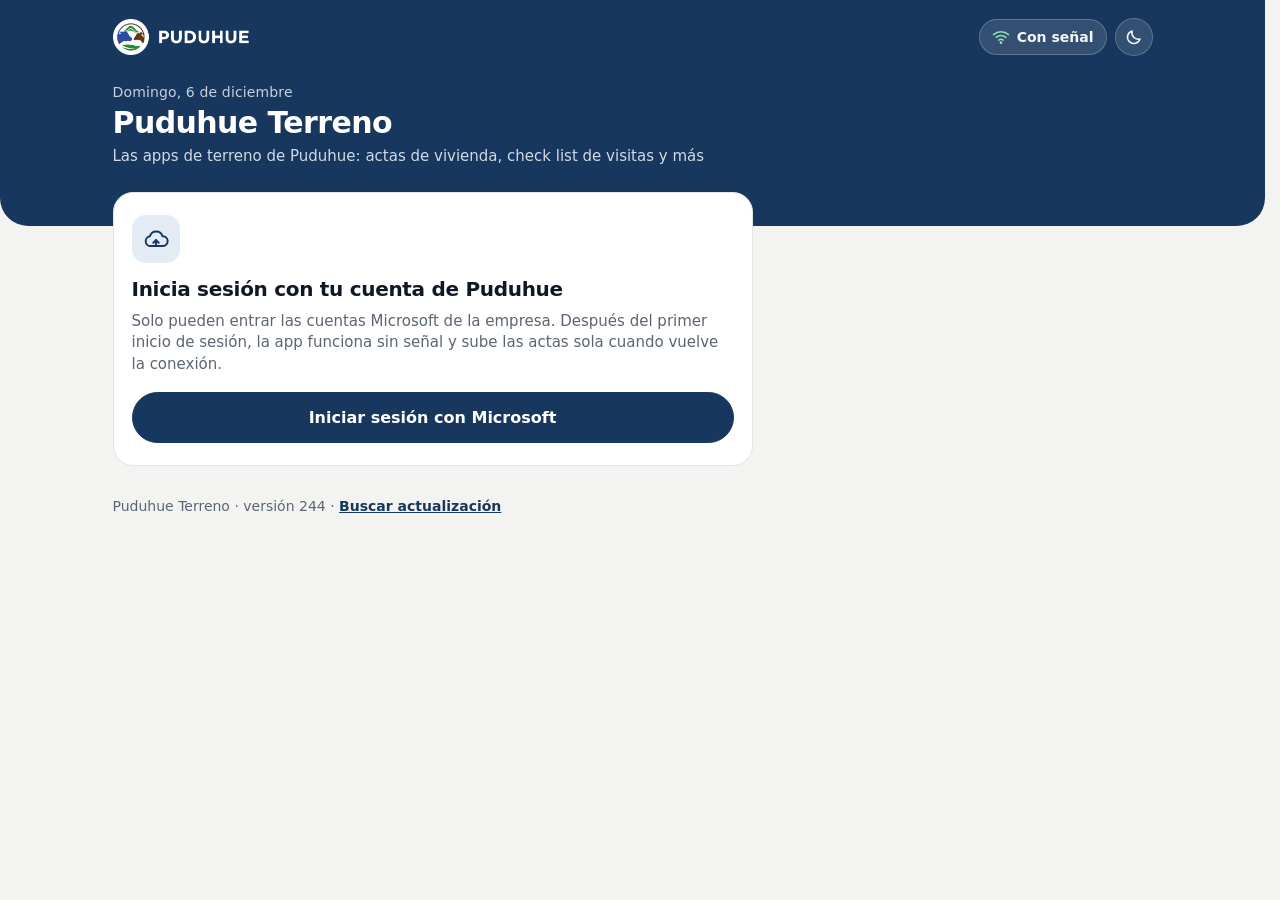
==== index.html @ 0f8a0339 "v244: informe del ranking más ordenado (cuadro de cada predio por sección, detalle por visita lado a" ====
<!doctype html>
<html lang="es">
<head>
<meta charset="utf-8">
<meta http-equiv="Content-Security-Policy" content="default-src 'self'; script-src 'self' 'sha256-mnxjR7RzArQbiyFNVyxPWpLwFBZAhgLmc8N8gvZmJ8s=' 'sha256-PlWTJ9+aRoLg9b5jbhn1J97pEx7ZcVZAZm4x85ADSmE=' 'wasm-unsafe-eval'; style-src 'self' 'unsafe-inline'; img-src 'self' data: blob: https:; font-src 'self' data:; connect-src 'self' data: blob: https://graph.microsoft.com https://login.microsoftonline.com https://login.microsoft.com https://login.windows.net https://*.sharepoint.com https://*.svc.ms https://*.1drv.com https://puduhue-terreno.benjaminbarrientoscardenas.workers.dev; frame-src 'self' https://login.microsoftonline.com; worker-src 'self' blob:; manifest-src 'self'; media-src 'self' blob: data:; object-src 'none'; base-uri 'self'; form-action 'self'">
<meta name="viewport" content="width=device-width, initial-scale=1, viewport-fit=cover">
<title>Puduhue Terreno</title>
<link rel="manifest" href="manifest.json">
<link rel="apple-touch-icon" href="icon-180.png">
<link rel="icon" type="image/png" sizes="192x192" href="icon-192.png">
<meta name="apple-mobile-web-app-capable" content="yes">
<meta name="mobile-web-app-capable" content="yes">
<meta name="apple-mobile-web-app-title" content="Puduhue Terreno">
<meta name="apple-mobile-web-app-status-bar-style" content="default">
<meta name="theme-color" content="#17375E">
<link rel="stylesheet" href="estilos.css?v=244">
</head>
<body>
<div id="app"><div class="splash" role="status" aria-label="Abriendo Puduhue Terreno"><img src="icon-192.png" alt="" width="88" height="88"><span>Puduhue Terreno</span></div></div>

<!-- v137 (M-27): las bibliotecas van después de «Cargando…» para que se vea mientras bajan (el orden de ejecución es el mismo) -->
<script src="lib/msal-browser-3.30.0/msal-browser.min.js"></script>
<script src="lib/xlsx-0.20.3/xlsx.mini.min.js"></script>
<script src="lib/jspdf-2.5.1/jspdf.umd.min.js"></script>
<script src="lib/marca-puduhue-2/marcas.js"></script>
<script>
const APP_VER="244";
const WORKER="https://puduhue-terreno.benjaminbarrientoscardenas.workers.dev";
const PWA=true;
const LOGO_R=420/380; /* v101: MARCA, MARCA_HZ y LOGO están en lib/marca-puduhue-2/marcas.js (v184: MARCA_HZ con el símbolo a color) */
/* si ese archivo no cargó, la app abre igual: logo transparente en pantalla y PDF sin logo (addImage está en try) */
if(typeof MARCA==='undefined'||typeof MARCA_HZ==='undefined'||typeof LOGO==='undefined'){window.MARCA=window.MARCA_HZ='[data-uri]';window.LOGO=''}
window.addEventListener("error",e=>{try{toast("Error: "+(e.message||"desconocido"))}catch(x){}});
window.addEventListener("unhandledrejection",e=>{try{const r=e.reason;if(r&&(r.code==="wake"||r.code==="timeout"))return;toast("Error: "+((r&&(r.message||r.code))||"desconocido"))}catch(x){}});
/* ---------- Datos fijos del protocolo ---------- */
const PREDIOS=["Bellavista","Cadenasso","Casa Anita","Ciruelillo","Coipomó","Mi Tierra","Radales","San Francisco","San Miguel","Tradicional","Tronador"];
/* v105: Valle Verde salió de la lista (es una planta lechera que recibe leche, no un predio). Un registro antiguo con un predio
   que ya no está en la lista lo sigue mostrando: en las actas, como opción elegida; en el Check list, mientras tenga visitas.
   v124: con un tipo de check list, solo los de ese tipo (una bodega como Corte Alto no aparece en «Visitas a predios»). */
/* v164: «Cadenasso Crianza» solo en Visitas a predios (y en el Inicio, que suma todos), no en Bodegas, Actas ni Rendiciones */
const PREDIOS_VIS=PREDIOS.flatMap(p=>p==="Cadenasso"?[p,"Cadenasso Crianza"]:[p]);
const prediosCL=t=>{const B=!t||t==="visitas"?PREDIOS_VIS:PREDIOS,x=new Set();Object.values(VIS).forEach(v=>{if(v&&!v.anulada&&v.predio&&(t?tipoDe(v)===t:v.tipo!=="camionetas")&&!B.includes(v.predio))x.add(v.predio)});return B.concat([...x].sort((a,b)=>a.localeCompare(b,"es")))};
const optPredioAntiguo=(p,lista)=>p&&p!=="Otro"&&!lista.includes(p)?`<option selected>${esc(p)}</option>`:"";
/* Cada ítem tiene una clave fija (k) para que las actas guardadas no cambien si se reordena el check list */
const SECC=[
 {t:"Habitaciones",i:[["s1i1","Paredes"],["s1i2","Ventanas"],["s1i3","Puertas"],["s1i4","Limpieza interior"]]},
 {t:"Techumbre y estructura",i:[["s2i1","Techo"],["s2i2","Goteras"],["s2i3","Filtraciones"]]},
 {t:"Sistema eléctrico",i:[["s3i1","Instalación eléctrica (enchufes, interruptores y luces)"]]},
 {t:"Agua potable y grifería",i:[["s3i2","Agua potable"],["s3i3","Llaves y grifería"]]},
 {t:"Baño",i:[["s4i1","Estado general"],["s4i2","Taza WC"],["s4i3","Lavamanos"],["s4i4","Ducha"],["s4i5","Ventilación"],["s4i6","Limpieza"]]},
 {t:"Cocina",i:[["s5i1","Estado general"],["s5i2","Lavaplatos"],["s5i3","Ventilación"],["s5i4","Limpieza"]]},
 {t:"Sistema de calefacción",i:[["s6i1","Calefactor/Estufa"],["s6i2","Chimenea/Salida de gases"]]},
 {t:"Exterior de la vivienda",i:[["s7i1","Accesos"],["s7i2","Pasto corto"],["s7i3","Limpieza exterior"],["s7i4","Presencia de plagas"]]}
];
const ITEMS=[];SECC.forEach((s,si)=>s.i.forEach(([k,n])=>ITEMS.push({k,n,s:si})));
const LBL={B:"Bueno",R:"Regular",M:"Mala"};
const RANK={B:0,R:1,M:2};
const REPS=["Benjamín Barrientos","Jennifer Aguila"];
/* Firmas: el trabajador y quien firma por la empresa. Entrega: empresa entrega, trabajador recibe. Devolución: al revés. */
function rolesDe(a){
  if(a.tipo==="vehiculo")return a.mov==="devolucion"?[["conductor","Devuelve el vehículo","Conductor(a)"],["empresa","Recibe el vehículo","Por CAPAC SpA · Administración"]]:[["conductor","Recibe el vehículo","Conductor(a)"],["empresa","Entrega el vehículo","Por CAPAC SpA · Administración"]];
  if(a.tipo==="capacitacion")return[["relator","Firma del relator",a.realizadaPor||"Relator(a)"]].concat((a.participantes||[]).map(p=>["p_"+p.id,"Firma del participante",p.nombre||"Participante"]));
  if(a.tipo==="activo")return a.mov==="devolucion"?[["recibe","Devuelve","Responsable del activo"],["entrega","Recibe","Administración"]]:[["entrega","Entrega","Administración"],["recibe","Recibe","Responsable del activo"]];
  const dev=a.tipo==="devolucion",fm=a.firmas||{};
  const r=[["trabajador",dev?"Entrega la vivienda":"Recibe la vivienda","Trabajador(a)"],["empresa",dev?"Recibe la vivienda":"Entrega la vivienda","En representación de la empresa"]];
  return r;
}
/* Actas antiguas: la firma de administrador(a) o de RR.HH. pasa a ser la firma de la empresa; RR.HH. ya no existe */
function normFirmas(a){
  if(!a)return a;const fm=a.firmas||(a.firmas={});
  const e=fm.empresa||{};
  if(!e.img&&!e.nombre){const old=(fm.admin&&(fm.admin.img||fm.admin.nombre))?fm.admin:(fm.rrhh&&(fm.rrhh.img||fm.rrhh.nombre))?fm.rrhh:null;
    if(old){fm.empresa=Object.assign({},old,{sel:REPS.includes(old.nombre)?old.nombre:"otro"})}}
  delete fm.admin;delete fm.rrhh;return a;
}
const COMPROMISO="Compromiso: Me comprometo a mantener la vivienda en las condiciones entregadas, dando cumplimiento a cabalidad al detalle de condiciones expresado en el punto N°7 y notificando a la brevedad sobre las condiciones de riesgo que sean posibles observar por cuenta propia.";
const INGRESO="Cada vez que representantes de la empresa Capac SpA., soliciten ingreso a la vivienda, será programado y no representará inconvenientes de parte de la persona que habita la vivienda.";
const CONSTANCIA="Constancia: El estado de cada ítem al momento de la devolución, y su comparación con el estado registrado en el acta de entrega, queda detallado en el check list del Anexo 1.";
/* v122: casa de familia o casa de huéspedes. En la casa de huéspedes, el acta de entrega incluye el reglamento de convivencia
   (documento de RR.HH. «Reglamento casa huésped», versión 01 del 2024-12-01). Bloques: h1/h2/h3 títulos, p párrafo, b viñeta, bb sub-viñeta. */
const CASAS={familia:"Casa de familia",huespedes:"Casa de huéspedes"};
const esHuesp=a=>!!a&&a.casa==="huespedes";
const casaTxt=a=>a&&CASAS[a.casa]||"";
const REGL_TIT="Reglamento de convivencia de la casa de huéspedes";
const REGL=[
 ["p","El presente Reglamento de Convivencia tiene como objetivo establecer normas claras y equitativas que permitan garantizar un ambiente armonioso, ordenado y respetuoso en la Casa de Huéspedes. Al compartir espacios comunes como el baño, cocina, comedor y living, es fundamental fomentar la responsabilidad individual y colectiva, promoviendo valores de respeto, cooperación y compromiso mutuo."],
 ["p","Este reglamento busca prevenir conflictos, asegurar condiciones de limpieza e higiene adecuadas y fortalecer la convivencia entre hombres y mujeres en un entorno compartido. Además, establece pautas para el cuidado de las instalaciones, la organización de tareas y el uso ordenado de los recursos comunes."],
 ["p","El cumplimiento de estas normas es obligatorio para todos los residentes de la Casa de Huéspedes, quienes se comprometen a respetarlas y actuar de manera responsable en beneficio del bienestar general. El incumplimiento reiterado o grave de este reglamento podrá derivar en sanciones o medidas correctivas, según lo estipulado en el mismo."],
 ["p","La colaboración y el compromiso de cada trabajador son esenciales para lograr un ambiente de convivencia positivo y funcional para todos."],
 ["h1","1. Principios generales"],
 ["b","El respeto, la cordialidad y la colaboración son la base de la convivencia."],
 ["b","Se debe fomentar un ambiente libre de discriminación, acoso o violencia en cualquier forma."],
 ["b","La limpieza, orden y cuidado de los espacios comunes son responsabilidad de todos."],
 ["b","Ingresar con calzado limpio a la casa."],
 ["h1","2. Normas de uso de espacios comunes"],
 ["h2","2.1 Cocina compartida"],
 ["b","Se establecerá un horario flexible para el uso de la cocina, priorizando la organización y convivencia."],
 ["b","Cada trabajador es responsable de limpiar inmediatamente después de cocinar:"],
 ["bb","Lavar platos, utensilios y ollas."],
 ["bb","Secar y guardar platos, utensilios y ollas utilizadas."],
 ["bb","Limpiar mesones, cocina y electrodomésticos."],
 ["bb","Recoger desperdicios y botar la basura."],
 ["b","Los alimentos y pertenencias personales deben ser identificados con nombre. No se deben tomar productos ajenos sin permiso."],
 ["b","El uso de refrigeradores debe ser ordenado y respetuoso. Se eliminarán periódicamente productos en mal estado."],
 ["h2","Comedor y living"],
 ["b","Los espacios compartidos son de uso común; se debe respetar el derecho de todos a utilizarlos."],
 ["b","Mantener el orden después de cada uso (no dejar platos, vasos o pertenencias personales)."],
 ["b","El volumen de televisores, radios u otros dispositivos debe ser moderado, especialmente en horarios de descanso."],
 ["b","Se deben respetar los horarios de descanso:"],
 ["bb","De 22:00 a 7:00 hrs.: evitar ruidos innecesarios o reuniones que puedan molestar."],
 ["h2","2.2 Baño compartido"],
 ["p","El baño es un espacio de uso común y su limpieza y cuidado son fundamentales para una convivencia armoniosa. Por ello, se deben seguir estrictamente las siguientes normas:"],
 ["h3","2.2.1 Uso y limpieza del WC"],
 ["b","ES OBLIGATORIO DEJAR EL INODORO LIMPIO DESPUÉS DE CADA USO. Utilizar la escobilla o implementos de limpieza disponibles si es necesario."],
 ["b","No arrojar papeles, toallas higiénicas, tampones u otros objetos al inodoro. Todo residuo debe ser depositado en el basurero habilitado."],
 ["b","Si se presenta alguna obstrucción o problema con el WC, informar de inmediato para evitar inconvenientes mayores."],
 ["h3","2.2.2 Orden e higiene general"],
 ["b","Secar el piso y superficies después de ducharse o utilizar el lavamanos."],
 ["b","Retirar cabellos del desagüe de la ducha y lavamanos."],
 ["b","No dejar productos personales (jabones, shampoo, toallas, etc.) ocupando espacios comunes; deben guardarse en los lugares asignados."],
 ["b","Los artículos de higiene íntima deben ser guardados o eliminados discretamente para evitar incomodar a otros."],
 ["h1","3. Respeto y comportamiento adecuado"],
 ["b","Se debe respetar la privacidad y pertenencias personales de cada trabajador."],
 ["b","Evitar lenguaje ofensivo, comentarios inadecuados o cualquier comportamiento que pueda incomodar a otros."],
 ["b","SE PROHÍBE EL CONSUMO DE ALCOHOL O CUALQUIER TIPO DE SUSTANCIAS ILÍCITAS dentro de la vivienda."],
 ["b","Las discusiones o problemas deben resolverse de forma calmada y con respeto. Si es necesario, se podrá solicitar mediación a administración."],
 ["h1","4. Visitas y permanencia de externos"],
 ["b","Las visitas deben ser autorizadas por los residentes y notificadas a jefatura previamente para evitar inconvenientes."],
 ["b","No se permite la permanencia de visitas en horarios de descanso (22:00 a 8:00 hrs.)."],
 ["b","Las visitas no podrán hacer uso de los espacios personales o comunes sin la debida autorización."],
 ["h1","5. Resolución de conflictos"],
 ["b","Ante cualquier inconveniente o conflicto, los residentes deberán buscar un diálogo constructivo."],
 ["b","Si no se resuelve, se deberá recurrir a un encargado designado por la administración para mediar y buscar soluciones."],
 ["h1","6. Sanciones"],
 ["b","El cumplimiento de este reglamento será supervisado por un inspector de aseo, el cual dejará las observaciones en cada visita."],
 ["b","El incumplimiento reiterado de las normas del reglamento podrá implicar amonestaciones verbales o escritas."],
 ["b","En casos graves (falta de respeto, acoso, violencia o robo), se evaluarán medidas más estrictas, como el término de contrato del trabajador."],
 ["h1","7. Periodicidad de limpieza"]
];
/* Plan de limpieza y orden: área, acción, frecuencia, días (L M M J V S D; X = ese día) y responsables */
const REGL_PLAN=[
 ["Cocina","Lavar platos y utensilios","Diaria","XXXXXXX","Todos"],["Cocina","Limpiar encimera y mesa","Diaria","XXXXXXX","Todos"],
 ["Cocina","Barrer el piso","Diaria","XXXXXXX","Todos"],["Cocina","Trapear el piso","Día por medio","X.X.X.X","Todos"],
 ["Cocina","Sacar la basura","Día por medio","X.X.X.X","Todos"],["Cocina","Limpiar y revisar el refrigerador","Dos veces a la semana","..X..X.","Todos"],
 ["Baño","Barrer el piso","Diaria","XXXXXXX","Todos"],["Baño","Trapear el piso","Día por medio","X.X.X.X","Todos"],
 ["Baño","Limpiar WC","Diaria","XXXXXXX","Todos"],["Baño","Limpiar ducha y lavamanos","Día por medio","X.X.X.X","Todos"],
 ["Baño","Sacar la basura","Día por medio","X.X.X.X","Todos"],["Dormitorio","Ventilar dormitorios","Diaria","XXXXXXX","Individual"],
 ["Dormitorio","Ordenar","Diaria","XXXXXXX","Individual"],["Dormitorio","Limpiar pisos","Diaria","XXXXXXX","Individual"],
 ["Dormitorio","Recambio de sábanas","Semanal","....X..","Individual"],["Sala de estar","Barrer el piso","Diaria","XXXXXXX","Todos"],
 ["Sala de estar","Trapear el piso","Día por medio",".X.X.X.","Todos"],["Sala de estar","Ordenar y ventilar","Día por medio",".X.X.X.","Todos"],
 ["Sala de estar","Limpiar sillones","Día por medio",".X.X.X.","Todos"]
];
const REGL_DECL="Por medio del presente documento, declaro haber leído, comprendido y aceptado en su totalidad el Reglamento de Convivencia de la Casa de Huéspedes. Entiendo que el objetivo de este reglamento es garantizar el respeto mutuo, la organización y la armonía en los espacios comunes, tales como: baño, cocina, comedor y living, los cuales son compartidos.";
const REGL_ACTA="El trabajador declara haber leído, comprendido y aceptado en su totalidad el Reglamento de Convivencia de la Casa de Huéspedes, que se adjunta como Anexo 4 y forma parte de esta acta.";
function reglHTML(){
  const dias=["L","M","M","J","V","S","D"];
  return REGL.map(([t,x])=>t==="p"?`<p>${esc(x)}</p>`:t==="h1"?`<p class="k">${esc(x)}</p>`:t==="h2"||t==="h3"?`<p><b>${esc(x)}</b></p>`:`<p class="${t==="bb"?"rgbb":"rgb"}">${esc(x)}</p>`).join("")
   +`<div class="rgplan"><table><tr><th>Área</th><th>Acción</th><th>Frecuencia</th>${dias.map(d=>`<th>${d}</th>`).join("")}<th>Responsables</th></tr>${REGL_PLAN.map(r=>`<tr><td>${esc(r[0])}</td><td>${esc(r[1])}</td><td>${esc(r[2])}</td>${[...r[3]].map(c=>`<td class="d">${c==="X"?"✓":""}</td>`).join("")}<td>${esc(r[4])}</td></tr>`).join("")}</table></div>`;
}

/* ---------- Texto que describe lo que se ve en la foto ---------- */
const SUJ={s1i1:"las paredes",s1i2:"las ventanas",s1i3:"las puertas",s2i1:"el techo",s3i1:"la instalación eléctrica (enchufes, interruptores y luces)",s3i2:"el suministro de agua potable",s3i3:"las llaves y la grifería",s4i1:"el baño",s4i2:"la taza del WC",s4i3:"el lavamanos",s4i4:"la ducha",s4i5:"la ventilación del baño",s5i1:"la cocina",s5i2:"el lavaplatos",s5i3:"la ventilación de la cocina",s6i1:"el calefactor o estufa",s6i2:"la chimenea o salida de gases",s7i1:"los accesos a la vivienda"};
const ESP={
 s1i4:{B:"En la imagen se observa el interior de la vivienda limpio y ordenado.",R:"En la imagen se observa el interior de la vivienda con limpieza regular.",M:"En la imagen se observa el interior de la vivienda sucio; requiere aseo."},
 s2i2:{B:"En la imagen no se observan goteras.",R:"En la imagen se observan indicios de goteras que requieren revisión.",M:"En la imagen se observan goteras que requieren reparación."},
 s2i3:{B:"En la imagen no se observan filtraciones ni humedad.",R:"En la imagen se observan indicios de filtraciones o humedad que requieren revisión.",M:"En la imagen se observan filtraciones que requieren reparación."},
 s4i6:{B:"En la imagen se observa el baño limpio.",R:"En la imagen se observa el baño con limpieza regular.",M:"En la imagen se observa el baño sucio; requiere aseo."},
 s5i4:{B:"En la imagen se observa la cocina limpia.",R:"En la imagen se observa la cocina con limpieza regular.",M:"En la imagen se observa la cocina sucia; requiere aseo."},
 s7i2:{B:"En la imagen se observa el pasto corto y mantenido.",R:"En la imagen se observa el pasto con mantención parcial.",M:"En la imagen se observa el pasto largo, sin mantención."},
 s7i3:{B:"En la imagen se observa el exterior de la vivienda limpio.",R:"En la imagen se observa el exterior de la vivienda con limpieza regular.",M:"En la imagen se observa el exterior de la vivienda sucio; requiere limpieza."},
 s7i4:{B:"En la imagen no se observa presencia de plagas.",R:"En la imagen se observan indicios de plagas que requieren control.",M:"En la imagen se observa presencia de plagas; requiere control."}
};
function descFoto(k,v){
  if(!v)return"Ítem sin evaluar.";
  if(ESP[k])return ESP[k][v];
  const s=SUJ[k]||"el ítem",pl=/^(las|los) /.test(s);
  return `En la imagen se observa${pl?"n":""} ${s} en ${v==="B"?"buen estado":v==="R"?"estado regular":"mal estado"}.`;
}

/* ---------- Utilidades ---------- */
const $=s=>document.querySelector(s);
const esc=s=>String(s??"").replace(/[&<>"']/g,c=>({"&":"&amp;","<":"&lt;",">":"&gt;",'"':"&quot;","'":"&#39;"}[c]));
const uid=()=>Date.now().toString(36)+Math.random().toString(36).slice(2,8);
/* v106 (B-01): fecha local (AAAA-MM-DD) de un instante; una fecha sola se deja igual */
const isoLocal=x=>{if(typeof x==="string"&&/^\d{4}-\d{2}-\d{2}$/.test(x))return x;const d=x instanceof Date?x:new Date(x==null?Date.now():x);if(isNaN(d))return String(x||"").slice(0,10);return d.getFullYear()+"-"+String(d.getMonth()+1).padStart(2,"0")+"-"+String(d.getDate()).padStart(2,"0")};
/* v108: redibujar sin perder el campo ni el toque en curso. Al tocar otro campo (o un botón) justo después de escribir,
   el "change" del anterior redibujaba la pantalla entre que se apoya y se levanta el dedo: el campo nuevo se reemplazaba
   (se cerraba el teclado y lo escrito se perdía) o el toque del botón no llegaba. sinPerderFoco(fn) espera a que termine
   el toque, corre fn y devuelve el cursor al campo activo (por id o por sus atributos data-*). */
let PTR_ABAJO=0;document.addEventListener("pointerdown",()=>{PTR_ABAJO=Date.now()},true);
/* v116: lo que se redibuja solo (llegan datos de la sincronización) espera a que se levante el dedo: si la pantalla se redibuja
   mientras se aprieta un botón, ese toque se pierde */
let TOQUE_ON=false,TOQUE_FIN=0,RF_T=0;
document.addEventListener("pointerdown",()=>{TOQUE_ON=true},true);
["pointerup","pointercancel"].forEach(t=>document.addEventListener(t,()=>{TOQUE_ON=false;TOQUE_FIN=Date.now()},true));
function renderFondo(){clearTimeout(RF_T);const ahora=Date.now();
  const esp=TOQUE_ON&&ahora-PTR_ABAJO<4000?150:Math.max(0,TOQUE_FIN+450-ahora);
  if(esp>0){RF_T=setTimeout(renderFondo,esp);return}render()}
/* v116: cálculos que se repiten mucho al dibujar: los hallazgos de un predio se calculan una vez por dibujo */
let RENDER_MEMO=null;
["pointerup","pointercancel"].forEach(e=>document.addEventListener(e,()=>setTimeout(()=>{PTR_ABAJO=0},0),true));
function selCampo(a){if(!a||!/^(INPUT|TEXTAREA|SELECT)$/.test(a.tagName))return null;if(a.id)return"#"+CSS.escape(a.id);
  const d=Object.keys(a.dataset);if(!d.length)return null;return a.tagName.toLowerCase()+d.map(k=>`[data-${k.replace(/[A-Z]/g,m=>"-"+m.toLowerCase())}="${CSS.escape(a.dataset[k])}"]`).join("")}
function sinPerderFoco(fn){const run=()=>{if(PTR_ABAJO&&Date.now()-PTR_ABAJO<1500){setTimeout(run,40);return}
  const a=document.activeElement,s=selCampo(a);let i0=null,i1=null;try{i0=a.selectionStart;i1=a.selectionEnd}catch(e){}
  fn();if(!s)return;const n=document.querySelector(s);if(!n||n===a||n.disabled)return;n.focus({preventScroll:true});try{if(i0!=null)n.setSelectionRange(i0,i1)}catch(e){}};
  setTimeout(run,0)}
const today=()=>{const d=new Date();return d.getFullYear()+"-"+String(d.getMonth()+1).padStart(2,"0")+"-"+String(d.getDate()).padStart(2,"0")};
/* v216: una fecha con hora en UTC («…T23:30:00Z») se muestra con el día de Chile (antes, de 21:00 a 24:00 salía el día siguiente);
   a medianoche UTC es una fecha sin hora (así vienen algunas de Finnegans) y queda igual */
const fmtD=s=>{if(!s)return"";let t=String(s);const m=/^\d{4}-\d{2}-\d{2}T(\d{2}):(\d{2})[^]*?(Z|[+-]\d{2}:?\d{2})$/.exec(t);
  if(m&&!(m[1]==="00"&&m[2]==="00")){const d=new Date(t);if(!isNaN(d))t=d.getFullYear()+"-"+String(d.getMonth()+1).padStart(2,"0")+"-"+String(d.getDate()).padStart(2,"0")}
  const p=t.slice(0,10).split("-");return p.length===3?`${p[2]}-${p[1]}-${p[0]}`:s};
function rutClean(s){return String(s||"").replace(/[^0-9kK]/g,"").toUpperCase()}
function rutFmt(s){const c=rutClean(s);if(c.length<2)return c;const b=c.slice(0,-1),dv=c.slice(-1);return b.replace(/\B(?=(\d{3})+(?!\d))/g,".")+"-"+dv}
function rutOk(s){const c=rutClean(s);if(c.length<2)return false;const b=c.slice(0,-1),dv=c.slice(-1);if(!/^\d+$/.test(b))return false;let sum=0,m=2;for(let i=b.length-1;i>=0;i--){sum+=(+b[i])*m;m=m===7?2:m+1}const r=11-(sum%11);return (r===11?"0":r===10?"K":String(r))===dv}
const predioDe=a=>a.predio==="Otro"?(a.predioOtro||""):(a.predio||"");
/* v148: «Deshacer» en vez de confirmar al quitar una foto o un documento. Lo visible se quita al tiro; alConfirmar (el borrado de
   verdad) corre al terminar el plazo, al cambiar de pantalla o al salir de la app; alDeshacer lo devuelve. Uno a la vez. */
let DESH=null;
function deshacer(msg,alDeshacer,alConfirmar){
  deshFin();document.querySelectorAll(".toast").forEach(x=>x.remove());
  const t=document.createElement("div");t.className="tdesh";t.setAttribute("role","status");
  t.innerHTML=`<span>${esc(msg)}</span><button type="button" class="tdeshb">Deshacer</button>`;document.body.appendChild(t);
  const Dx={t,alConfirmar,id:setTimeout(()=>{if(DESH===Dx)deshFin()},6000)};DESH=Dx;
  t.querySelector("button").addEventListener("click",e=>{e.stopPropagation();if(DESH!==Dx)return;clearTimeout(Dx.id);DESH=null;t.remove();try{alDeshacer()}catch(er){console.warn(er)}toast("Listo, se recuperó.")});
}
function deshFin(){const Dx=DESH;if(!Dx)return;DESH=null;clearTimeout(Dx.id);Dx.t.remove();try{Dx.alConfirmar()}catch(e){console.warn(e)}}
document.addEventListener("visibilitychange",()=>{if(document.visibilityState==="hidden")deshFin()});
/* v150: pequeñas animaciones al tocar (como el corazón de Instagram): la respuesta elegida da un salto y «Rendir» rebota */
document.addEventListener("click",e=>{try{if(matchMedia("(prefers-reduced-motion: reduce)").matches)return;const t=e.target.closest&&e.target.closest(".seg button,.fabb");if(!t)return;
  if(t.classList.contains("fabb")){setTimeout(()=>{const n=document.querySelector(".fabb");if(n){n.classList.remove("rebota");void n.offsetWidth;n.classList.add("rebota")}},0);return} /* el botón se vuelve a dibujar al tocarlo */
  const d=t.dataset,sel=".seg button"+["a","k","e","v","t"].filter(x=>d[x]!=null).map(x=>`[data-${x}="${CSS.escape(d[x])}"]`).join("");
  setTimeout(()=>{const n=document.querySelector(sel);if(n&&n.getAttribute("aria-pressed")==="true"){n.classList.remove("pop");void n.offsetWidth;n.classList.add("pop")}},30)}catch(er){}},true);
let toastT;function toast(m,ms){let t=$(".toast");if(!t){t=document.createElement("div");t.className="toast";t.setAttribute("role","status");document.body.appendChild(t)}t.textContent=m;clearTimeout(toastT);toastT=setTimeout(()=>t.remove(),ms||3200)}
/* Ventana de confirmación propia (el confirm() del navegador está bloqueado dentro de la app) */
function ask(title,msg,ok,danger,extraHTML,cancelar){
  return new Promise(res=>{
    const m=document.createElement("div");m.className="modal";
    m.innerHTML=`<div class="sheet" role="alertdialog" aria-modal="true" aria-label="${esc(title)}"><h3>${esc(title)}</h3>${msg?`<p>${esc(msg)}</p>`:""}${extraHTML||""}<div class="btns"><button class="btn" data-m="no">${esc(cancelar||"Cancelar")}</button>${ok?`<button class="btn pri${danger?" danger":""}" data-m="yes" style="flex:1;${danger?"background:var(--danger-bg);border-color:var(--danger-bg);color:var(--danger-ink)":""}">${esc(ok)}</button>`:""}</div></div>`;
    document.body.appendChild(m);document.body.style.overflow="hidden";
    const done=v=>{m.remove();document.body.style.overflow="";res(v)};
    m.addEventListener("click",e=>{e.stopPropagation();const a=e.target.dataset&&e.target.dataset.m;if(a==="yes"){const inp=m.querySelector("#motAn"),obl=m.querySelector("[data-obl]");
      /* v136 (B-02): motivo obligatorio (data-obl = mínimo de letras): la hoja no se cierra. v180: vale para cualquier campo de la hoja y data-oblmsg cambia el aviso */
      if(obl&&obl.value.trim().length<+obl.dataset.obl){let er=m.querySelector(".motErr");if(!er){er=document.createElement("p");er.className="note motErr";er.setAttribute("role","alert");er.style.color="var(--m-ink)";er.textContent=obl.dataset.oblmsg||`Escribe el motivo (al menos ${obl.dataset.obl} letras).`;obl.after(er);obl.addEventListener("input",()=>er.remove(),{once:true})}obl.focus();return}
      if(inp){const g=document.createElement("input");g.type="hidden";g.id="motAn";g.value=inp.value;document.body.appendChild(g);setTimeout(()=>g.remove(),500)}done(true)}else if(a==="no"||e.target===m)done(false)});
    const y=m.querySelector('[data-m="yes"]')||m.querySelector('[data-m="no"]');if(y)y.focus();
  });
}


/* ============================================================
   Microsoft 365: inicio de sesión (MSAL) y base compartida en OneDrive (Graph)
   Expone DB y AS con la misma forma que usaba la app, así el resto del código no cambia.
   ============================================================ */
const M365={
  tenant:"8812d491-c151-4cf4-ad03-7671f57a4a23",
  client:"7dbe6da2-d0de-49f1-a4a5-76fe822ce9d0",
  drive:"b!nCeXkUkQakyXzjNEG02DFgw2I-0bYBdJhlmDvTiBzBSTkCzagsNQTbjlr-nZSEjm",
  root:"01RAJ2KQCIPH6SPKTJ5NA3JYZ3FTJGI5SC",   /* carpeta "Actas" (hasta el 19-10-2026 «Actas de vivienda»; se ubica por id) */
  cols:{actas:{root:"01RAJ2KQCIPH6SPKTJ5NA3JYZ3FTJGI5SC",sub:"_datos"},visitas:{root:"01RAJ2KQCX5EEP6HGCTBA2KO2DSGC4F7LS",sub:"_datos"},conteos:{root:"01RAJ2KQFXDFLPDNY2IJCIZ3BGSVPF74IH",sub:"_datos"},rendiciones:{root:"01RAJ2KQBLDIZGFMASZVCIDO2PGKXQW5VY",sub:"_datos"}},
  scopes:["User.Read"], /* v217: ya no Files.ReadWrite.All: la app lee y guarda en OneDrive solo por el servidor de Puduhue */
  graph:"https://graph.microsoft.com/v1.0"
};
let MSAL=null,CUENTA=null,AUTH_ERR="",SYNC_INFO={ultima:"",estado:"",error:""};
const EK="actas-m365-etags",LK="actas-m365-ultima";
let ETAGS={};try{ETAGS=JSON.parse(localStorage.getItem(EK)||"{}")}catch(e){}
try{SYNC_INFO.ultima=localStorage.getItem(LK)||""}catch(e){}
function guardarEtags(){try{localStorage.setItem(EK,JSON.stringify(ETAGS))}catch(e){}}
async function initM365(){
  if(!window.msal){AUTH_ERR="No se pudo cargar el módulo de inicio de sesión.";return}
  try{
    MSAL=new msal.PublicClientApplication({auth:{clientId:M365.client,authority:"https://login.microsoftonline.com/"+M365.tenant,redirectUri:location.origin+location.pathname,navigateToLoginRequestUrl:false},cache:{cacheLocation:"localStorage"},system:{allowRedirectInIframe:false}});
    await MSAL.initialize();
    let r=null;try{r=await MSAL.handleRedirectPromise()}catch(e){AUTH_ERR=e&&e.errorMessage?e.errorMessage.split(/\r?\n/)[0]:"No se pudo completar el inicio de sesión.";console.error(e)}
    const acc=(r&&r.account)||MSAL.getActiveAccount()||MSAL.getAllAccounts()[0]||null;
    if(acc){MSAL.setActiveAccount(acc);CUENTA=acc;ME={id:acc.localAccountId||acc.homeAccountId,nombre:acc.name||acc.username||"",correo:acc.username||""}}
  }catch(e){AUTH_ERR="Error al preparar el inicio de sesión: "+((e&&e.message)||"desconocido");console.error(e)}
}
/* Si un inicio de sesión anterior quedó a medias, MSAL responde interaction_in_progress: se borra ese intento trabado y se reintenta */
function limpiarInteraccion(){for(const st of [sessionStorage,localStorage]){try{Object.keys(st).filter(k=>/msal\.interaction\.status|\.request\.(state|params|origin)/.test(k)).forEach(k=>st.removeItem(k))}catch(e){}}}
function iniciarSesion(reintento){if(!MSAL)return toast(AUTH_ERR||"Inicio de sesión no disponible.");try{sessionStorage.setItem("actas-login","1")}catch(e){}MSAL.loginRedirect({scopes:M365.scopes,prompt:"select_account"}).catch(e=>{if(e&&e.errorCode==="interaction_in_progress"&&!reintento){limpiarInteraccion();iniciarSesion(true);return}toast("No se pudo iniciar sesión: "+((e&&e.errorCode)||"error"))})}
async function cerrarSesion(){
  const hay=pend()>0||(typeof correosPend==="function"&&correosPend().length>0); /* v240 */
  if(hay){if(!(await ask("Hay cambios sin subir","Si cierras sesión ahora, lo pendiente queda en este teléfono y se sube cuando vuelvas a iniciar sesión. Si entra otra persona, la app le preguntará si lo sube con su cuenta o lo borra. ¿Cerrar sesión igual?","Cerrar sesión",true)))return}
  else if(!(await ask("¿Cerrar sesión?","Se borra de este teléfono la copia de tus datos. Todo sigue en OneDrive y se vuelve a bajar al entrar (con señal).","Cerrar sesión")))return;
  try{if(pushGuardado())await Promise.race([pushDesactivar(true),new Promise(r=>setTimeout(r,3000))])}catch(e){}
  if(!hay){try{await borrarCopiaLocal()}catch(e){}} /* v240 */
  try{await MSAL.logoutRedirect({account:CUENTA,postLogoutRedirectUri:location.origin+location.pathname})}catch(e){toast("No se pudo cerrar sesión.")}
}
/* v240: al cerrar sesión, sin nada por subir, no queda en el teléfono la copia de los datos (Ley 21.719) */
async function borrarCopiaLocal(){
  await cacheBorrarCuenta();
  const fijas=[PERM_K,ROLES_K,CUENTA_K,"rd-dupia"];
  try{Object.keys(localStorage).filter(k=>fijas.includes(k)||k.startsWith("actas-rl-cursor:")||k.startsWith("rd-lecturas-")).forEach(k=>localStorage.removeItem(k))}catch(e){}
}
let TOKEN_P=null;
function getToken(){
  if(TOKEN_P)return TOKEN_P;
  TOKEN_P=(async()=>{
    if(!MSAL||!CUENTA)throw{code:"auth"};
    try{const t=await MSAL.acquireTokenSilent({scopes:M365.scopes,account:CUENTA});sesionAlDia();return t.accessToken}
    catch(e){
      /* v132 (A-04): ya no va sola a Microsoft desde segundo plano: avisa y, solo si es seguro, va una vez (sesionVencida) */
      if(e&&e.errorCode&&/interaction_required|login_required|consent_required|invalid_grant|no_tokens_found/.test(e.errorCode))sesionVencida();
      throw{code:"auth",detail:e&&e.errorCode}
    }
  })();
  TOKEN_P.finally(()=>{setTimeout(()=>{TOKEN_P=null},0)}).catch(()=>{}); /* v132: sin rechazo suelto (quien llama recibe el error) */
  return TOKEN_P;
}
/* ---------- v132: sesión vencida (auditoría A-04) ----------
   Con la sesión de Microsoft vencida la app ya no salta sola al inicio de sesión desde segundo plano: muestra el aviso
   «Tu sesión venció» (sesBarra) y sigue guardando en el teléfono. Va sola a Microsoft una sola vez y solo si es seguro: app a la
   vista, con señal y en una pantalla de lista sin nada a medio escribir ni la cámara abierta (updSegura, el mismo criterio de la
   actualización automática). Si ese intento no termina con la sesión renovada, no se repite en 24 horas (REAUTO_K): no hay bucle.
   Antes de ir se guarda lo pendiente (flush) y la pantalla (vistaGuardar); al volver se abre la misma (vistaVolver, en init). */
let SES_VENCIDA=false;
const REAUTO_K="actas-reauto",VOLVER_K="actas-volver";
function sesionVencida(){
  if(!SES_VENCIDA){SES_VENCIDA=true;sesBarra();try{status()}catch(e){}}
  if(navigator.onLine===false||document.visibilityState!=="visible"||!loaded)return;
  let t=0;try{t=+localStorage.getItem(REAUTO_K)||0}catch(e){}
  if(Date.now()-t<864e5)return; /* ya se intentó y no resultó: solo el aviso, hasta que la persona entre */
  if(!updSegura())return;
  reautenticar();
}
function sesionAlDia(){
  if(SES_VENCIDA){SES_VENCIDA=false;const b=$(".sesbar");if(b)b.remove();try{status()}catch(e){}}
  try{if(localStorage.getItem(REAUTO_K))localStorage.removeItem(REAUTO_K)}catch(e){}
}
function sesBarra(){
  if(!SES_VENCIDA||!document.body||$(".sesbar"))return;
  const b=document.createElement("div");b.className="updbar sesbar";b.setAttribute("role","status");
  b.innerHTML=`<span><b>Tu sesión venció.</b> Lo que hagas queda guardado en este teléfono y se sube al volver a entrar.</span><button class="btn pri" data-a="reauth">Iniciar sesión</button>`;
  document.body.appendChild(b);
}
async function reautenticar(){
  if(!MSAL)return toast(AUTH_ERR||"Inicio de sesión no disponible.");
  if(navigator.onLine===false)return toast("Sin señal: inicia sesión cuando haya conexión. Lo que hagas queda guardado en este teléfono.");
  try{localStorage.setItem(REAUTO_K,String(Date.now()))}catch(e){}
  try{await flush()}catch(e){}
  vistaGuardar();
  try{sessionStorage.setItem("actas-login","1")}catch(e){}
  const pedir=r=>MSAL.acquireTokenRedirect({scopes:M365.scopes,account:CUENTA}).catch(e=>{if(e&&e.errorCode==="interaction_in_progress"&&!r){limpiarInteraccion();return pedir(true)}toast("No se pudo abrir el inicio de sesión: "+((e&&e.errorCode)||"error desconocido")+".")});
  return pedir(false);
}
/* pantalla y registro abiertos, para volver a ellos después del inicio de sesión (vale una hora) */
function vistaGuardar(){
  try{const s={view,step,t:Date.now(),cur:cur&&cur.id,axStep,clTipo,clPredio,cbBod,clv:clv&&clv.id,cbv:cbv&&cbv.id,rdv:rdv&&rdv.id,rdd:rdd&&rdd.k};
    sessionStorage.setItem(VOLVER_K,JSON.stringify(s))}catch(e){}
}
function vistaVolver(){
  let s=null;try{s=JSON.parse(sessionStorage.getItem(VOLVER_K)||"null");sessionStorage.removeItem(VOLVER_K)}catch(e){}
  if(!s||!s.view||Date.now()-(s.t||0)>36e5||!CUENTA)return false;
  try{
    if(s.clTipo)clTipo=s.clTipo;if(s.clPredio)clPredio=s.clPredio;if(s.cbBod)cbBod=s.cbBod;
    if(s.view==="edit"||s.view==="axe"){const x=s.cur&&ACTAS[s.cur];if(!x)return false;
      if(s.view==="axe"){cur=prepAx(x);axTipo=x.tipo;axStep=s.axStep||0}
      else{cur=x;if(!cur.firmas)cur.firmas={};normFirmas(cur);if(!cur.obs)cur.obs=["","",""];if(!cur.items)cur.items={};step=s.step||0}}
    else if(s.view==="clv"){const v=VIS[s.clv];if(!v)return false;clTipo=tipoDe(v);clv=v;clPredio=v.predio;if(!clv.items)clv.items={};clFiltro="all"}
    else if(s.view==="cbv"){const c=CONT[s.cbv];if(!c)return false;cbv=c;cbBod=c.bodega;if(!cbv.items)cbv.items={};cbFiltro=c.estado==="cerrado"?"all":"pend";cbQ="";cbFam="";cbSub="";cbLim=120}
    else if(s.view==="rdv"||s.view==="rdd"){const r=REND[s.rdv];if(!r)return false;rdv=r;RD_COLA=null;if(!rdv.docs)rdv.docs={};rdd=s.view==="rdd"&&s.rdd&&rdv.docs[s.rdd]||null;if(!rdd)s.view="rdv"}
    go(s.view);return true;
  }catch(e){console.warn("volver a la pantalla",e);return false}
}
/* v222: sin gfetch ni gjson: la app ya no habla con OneDrive (Graph) con la cuenta de la persona; todo va por el servidor */
/* Carpeta de un acta (v118, como en la app): Actas/{Viviendas|Vehículos|Activos fijos}/{Predio}/{Entregas|Devoluciones}/{fecha …};
   Actas/Capacitaciones/{fecha tema} */
const limpiaNombre=t=>String(t||"").normalize("NFC").replace(/[\\/:*?"<>|#%&{}~]/g," ").replace(/\s+/g," ").trim().slice(0,80);
const carpetaMov=dev=>dev?"Devoluciones":"Entregas";
const carpetaActa=a=>a.tipo==="capacitacion"?["Capacitaciones",limpiaNombre(`${a.fecha} ${a.tema||"Sin tema"}`)]
  :a.tipo==="vehiculo"?["Vehículos",limpiaNombre(predioDe(a))||"Sin predio",carpetaMov(a.mov==="devolucion"),limpiaNombre(`${a.fecha} ${(a.veh||{}).patente||"Sin patente"} ${a.conductor||"Sin nombre"}`)]
  :a.tipo==="activo"?["Activos fijos",limpiaNombre(predioDe(a))||"Sin predio",carpetaMov(a.mov==="devolucion"),limpiaNombre(`${a.fecha} ${a.recibe||"Sin nombre"} ${((a.activos||[])[0]||{}).tipo||"activos"}`)]
  :["Viviendas",limpiaNombre(predioDe(a))||"Sin predio",carpetaMov(a.tipo==="devolucion"),limpiaNombre(`${a.fecha} ${a.trabajador||"Sin nombre"}`)];
/* v137 (A-10): más de 4 MB se sube por partes (sesión de carga de OneDrive); la dirección de la sesión no lleva la sesión de Microsoft */
const PARTE=320*1024*12;
/* v195: sube por partes a una sesión de carga (la que abre la app o la que entrega el servidor) */
async function subirPorSesion(s,blob){
  if(!blob||!blob.size)blob=new Blob([""]);
  let res=null;
  for(let i=0;i<blob.size;i+=PARTE){const fin=Math.min(i+PARTE,blob.size);let r=null;
    for(let k=1;;k++){try{r=await fetch(s.uploadUrl,{method:"PUT",headers:{"Content-Range":`bytes ${i}-${fin-1}/${blob.size}`},body:blob.slice(i,fin)})}catch(e){r=null}
      if(r&&r.status<500)break;if(k>=3){try{await fetch(s.uploadUrl,{method:"DELETE"})}catch(e){}throw r?{code:"graph",status:r.status}:{code:"network"}}
      await new Promise(o=>setTimeout(o,1500*k))}
    if(!r.ok){try{await fetch(s.uploadUrl,{method:"DELETE"})}catch(e){}throw{code:"graph",status:r.status}}
    if(r.status===200||r.status===201)res=await r.json()}
  return res}
/* v137 (A-10): parte del nombre de una foto que sale de la foto misma: un reintento reemplaza el archivo en vez de duplicarlo */
const sufRef=(ref,n)=>{let h=5381;const s=String(ref||uid());for(let i=0;i<s.length;i++)h=((h<<5)+h+s.charCodeAt(i))|0;return (h>>>0).toString(36).padStart(n,"0").slice(-n)};
async function actaSubir(a,sub,name,blob,type){return odSubirMod("ax",carpetaActa(a).concat(sub?[sub]:[]),name,blob)} /* v214; v222: siempre por el servidor */
const nombreFoto=(a,k,ref)=>{if(a.tipo==="capacitacion"){const fs=((a.items||{})[k]||{}).fotos||[];return `Capacitacion_${Math.max(0,fs.indexOf(ref))+1}_${uid().slice(-4)}.jpg`}if(a.tipo==="vehiculo"||a.tipo==="activo"){const fs=((a.items||{})[k]||{}).fotos||[];const lb=a.tipo==="vehiculo"?(k==="v_km"?"Kilometraje":"Estado_general"):"Activo_"+(((a.activos||[]).find(x=>"a_"+x.id===k)||{}).tipo||"").replace(/\s+/g,"_");return limpiaNombre(lb).replace(/[(),.]/g,"")+`_${Math.max(0,fs.indexOf(ref))+1}_${uid().slice(-4)}.jpg`}const it=ITEMS.find(i=>i.k===k);const fs=((a.items||{})[k]||{}).fotos||[];const idx=Math.max(0,fs.indexOf(ref))+1;return limpiaNombre(`${it?SECC[it.s].t:"Item"}_${it?it.n:k}`).replace(/\s+/g,"_").replace(/[(),.]/g,"")+`_${idx}_${uid().slice(-4)}.jpg`};
/* --- Base de actas: un archivo JSON por acta en OneDrive/actas --- */
const REMOTE={actas:{},visitas:{},conteos:{},rendiciones:{}},SNAP={};let pullT=null,pulling=false;
const rkey=(col,id)=>col==="actas"?id:col+"/"+id; /* las actas quedaron guardadas sin prefijo */
async function remoteLoad(){if(!IDB.db)return;try{const ks=await IDB.keys("remote"),vs=await IDB.all("remote");ks.forEach((k,i)=>{if(String(k).startsWith("base:")){BASES[String(k).slice(5)]=vs[i];return}/* v131 */const m=String(k).match(/^(\w+)\/(.+)$/);const col=m?m[1]:"actas",id=m?m[2]:k;if(REMOTE[col])REMOTE[col][id]=vs[i]})}catch(e){}}
function emitir(col){const cb=SNAP[col]&&SNAP[col].cb;if(cb)cb({docs:Object.values(REMOTE[col]).map(d=>({id:d.id,data:()=>Object.assign({},d,{_etag:ETAGS[rkey(col,d.id)]})}))})}
/* v137 (A-11): la copia en el teléfono de fotos y PDF ya subidos (almacén «cache») no pasa de 200 MB: una vez al día se borra lo
   más antiguo hasta 150 MB (se vuelve a bajar de OneDrive si hace falta). Lo pendiente de subir está en «fotos» y no se toca. */
const CACHE_MAX=200*1048576,CACHE_K="actas-cache-recorte";
async function cacheRecortar(forzar,max){
  max=max||CACHE_MAX;if(!IDB.db)return 0;try{if(!forzar&&Date.now()-(+localStorage.getItem(CACHE_K)||0)<864e5)return 0;localStorage.setItem(CACHE_K,String(Date.now()))}catch(e){}
  const L=[];let tot=0;
  try{await new Promise((res,rej)=>{const q=IDB.db.transaction("cache","readonly").objectStore("cache").openCursor();
    q.onsuccess=()=>{const c=q.result;if(!c){res();return}const v=c.value||{},d=v.data;const n=d?(d.byteLength||d.size||0):0;L.push({k:c.key,n,t:v.t||0});tot+=n;c.continue()};q.onerror=()=>rej(q.error)})}
  catch(e){console.warn("caché",e);return 0}
  if(tot<=max)return 0;L.sort((a,b)=>a.t-b.t);let borr=0;
  for(const x of L){if(tot<=max*0.75)break;try{await IDB.del("cache",x.k);tot-=x.n;borr++;const u=FOTO[x.k];if(u&&String(u).startsWith("blob:")){try{URL.revokeObjectURL(u)}catch(e){}delete FOTO[x.k]}}catch(e){}}
  return borr}
/* v197: cuánto tardó la sincronización (se ve en SYNC_INFO.tiempos; el servidor junta las de todos, como máximo cada 10 minutos) */
const SM_K="actas-sync-medida";
function syncMedida(total,partes,cambios){SYNC_INFO.tiempos={total,partes,hora:new Date().toISOString()};
  try{if(!rolesSrv().odCambios||navigator.onLine===false)return;const t=+localStorage.getItem(SM_K)||0;if(Date.now()-t<10*60e3)return;localStorage.setItem(SM_K,String(Date.now()));
    srvFetch("/sync/medida",{method:"POST",headers:{"Content-Type":"application/json"},body:JSON.stringify({total,partes,cambios,ver:APP_VER})}).catch(()=>{})}catch(e){}}
/* v197: Rendiciones por cursor: «lo que cambió desde el cambio N», de a 300; «fuera» = lo que ya no le corresponde */
const RLC_K=()=>"actas-rl-cursor:"+meCorreo();
async function pullColCambios(col){const R=REMOTE[col];let cursor="";try{cursor=localStorage.getItem(RLC_K())||""}catch(e){}
  if(!Object.keys(R).length)cursor=""; /* sin copia en el teléfono: todo desde cero */
  let cambios=0,vistos=null;const quitar=id=>{delete R[id];delete ETAGS[rkey(col,id)];if(IDB.db)IDB.del("remote",rkey(col,id)).catch(()=>{});cambios++};
  for(let i=0;i<500;i++){let j;try{j=await odPedir("/od/rend/cambios",{cursor})}catch(e){if(e&&e.code==="graph"&&e.status===403)throw{code:"forbidden"};throw e} /* v222 */
    if(j.completo&&!vistos)vistos=new Set();
    for(const [id,e,d] of (j.cambios||[])){if(vistos)vistos.add(id);const ek=rkey(col,id);if(ETAGS[ek]===e&&R[id])continue;
      d.id=id;baseAntesDe(col,id);R[id]=d;ETAGS[ek]=e;if(IDB.db)IDB.put("remote",ek,d).catch(()=>{});cambios++}
    for(const id of (j.fuera||[]))if(R[id]&&!LOCAL[id])quitar(id);
    cursor=j.cursor||"";if(!j.mas)break}
  if(vistos)for(const id of Object.keys(R))if(!vistos.has(id)&&!LOCAL[id])quitar(id);
  try{localStorage.setItem(RLC_K(),cursor)}catch(e){}
  return cambios}
/* v196: Rendiciones se baja por el servidor: solo las rendiciones que la persona puede ver, y solo las nuevas o cambiadas */
async function pullColSrv(col){const R=REMOTE[col],con={};if(rolesSrv().odCambios)return pullColCambios(col); /* v197 */Object.keys(R).forEach(id=>{const e=ETAGS[rkey(col,id)];if(e)con[id]=e});
  let j;try{j=await odPedir("/od/rend/bajar",{conocidos:con})}catch(e){if(e&&e.code==="graph"&&e.status===403)throw{code:"forbidden"};throw e} /* v222: como sin acceso (v132) */
  let cambios=0;const vistos=new Set();
  for(const [id,e] of (j.lista||[])){vistos.add(id);const ek=rkey(col,id);if(ETAGS[ek]===e&&R[id])continue;const d=(j.datos||{})[id];if(!d)continue;
    d.id=id;baseAntesDe(col,id);R[id]=d;ETAGS[ek]=e;if(IDB.db)IDB.put("remote",ek,d).catch(()=>{});cambios++}
  for(const id of Object.keys(R)){if(!vistos.has(id)&&!LOCAL[id]){delete R[id];delete ETAGS[rkey(col,id)];if(IDB.db)IDB.del("remote",rkey(col,id)).catch(()=>{});cambios++}}
  return cambios}
/* v196: la versión que está en OneDrive de un registro (para combinar antes de subir o eliminar) */
async function metaRegistro(col,id){const j=col==="rendiciones"?await odPedir("/od/rend/leer",{id}):await odPedir("/od/mod/leer",{col,id}); /* v215 */return{id:null,eTag:j.eTag,_datos:j.datos}}
/* v196: un archivo por id; si OneDrive no deja (403/404) y Rendiciones lee por el servidor, se le pide al servidor */
async function odArchivo(id){let r;try{r=await srvFetch("/od/archivo",{method:"POST",headers:{"Content-Type":"application/json"},body:JSON.stringify({id})})}catch(e){if(e&&e.code)throw e;throw{code:"network"}}
  if(r.ok)return r;if(r.status===404)throw{code:"not_found"};if(r.status===403)throw{code:"forbidden"};throw{code:"graph",status:r.status}}
/* v216: ¿es una foto o un PDF de una rendición? (para pedirlo a la ruta que corresponde) */
const esRefRend=ref=>Object.values(REND).some(r=>r&&Object.values(r.docs||{}).some(d=>d&&(d.foto===ref||d.pdf===ref)));
async function leerArchivo(fid){const L=esRefRend("a:"+fid)?[odArchivo,odArchivoMod]:[odArchivoMod,odArchivo]; /* v216: por el servidor; v222: solo así */
  for(let i=0;i<L.length;i++){try{return await L[i](fid)}catch(e){if(i===L.length-1||!(e&&e.code==="forbidden"))throw e}}}
/* v215: Actas, Check list y Control de bodega se bajan por el servidor: todos los registros con su eTag y el contenido solo de
   los nuevos o cambiados, de a 30 (se repite mientras el servidor diga «mas») */
async function pullColMod(col){const R=REMOTE[col];let cambios=0,vistos=null;
  const pm=COL_PERM[col];if(pm&&!permVe(pm))return 0; /* sin acceso a este módulo (Administración › Permisos): no se pide */
  for(let i=0;i<200;i++){const con={};Object.keys(R).forEach(id=>{const e=ETAGS[rkey(col,id)];if(e)con[id]=e});
    let j;try{j=await odPedir("/od/mod/bajar",{col,conocidos:con})}catch(e){if(e&&e.code==="graph"&&e.status===403)throw{code:"forbidden"};throw e} /* como sin acceso a la carpeta (v132) */
    vistos=new Set();
    for(const [id,e] of (j.lista||[])){vistos.add(id);const ek=rkey(col,id);if(ETAGS[ek]===e&&R[id])continue;const d=(j.datos||{})[id];if(!d)continue;
      d.id=id;baseAntesDe(col,id);R[id]=d;ETAGS[ek]=e;if(IDB.db)IDB.put("remote",ek,d).catch(()=>{});cambios++}
    if(!j.mas)break}
  if(vistos)for(const id of Object.keys(R)){if(!vistos.has(id)&&!LOCAL[id]){delete R[id];delete ETAGS[rkey(col,id)];if(IDB.db)IDB.del("remote",rkey(col,id)).catch(()=>{});cambios++}}
  return cambios}
/* v215: un archivo de un módulo (foto, PDF, Excel o el catálogo) por el servidor */
async function odArchivoMod(id){let r;try{r=await srvFetch("/od/mod/archivo",{method:"POST",headers:{"Content-Type":"application/json"},body:JSON.stringify({id})})}catch(e){if(e&&e.code)throw e;throw{code:"network"}}
  if(r.ok)return r;if(r.status===404)throw{code:"not_found"};if(r.status===403)throw{code:"forbidden"};throw{code:"graph",status:r.status}}
async function pullCol(col){return col==="rendiciones"?pullColSrv(col):pullColMod(col)} /* v196; v215: los demás módulos; v222: solo por el servidor */
async function pull(manual){
  if(pulling)return;if(navigator.onLine===false){if(manual)toast("Sin señal: se usa la copia guardada en el teléfono.");return}
  pulling=true;SYNC_INFO.estado="bajando";status();
  try{
    while(syncing)await new Promise(r=>setTimeout(r,200)); /* v106 (M-02): un solo candado para bajar y subir */
    /* v197: todo a la vez, no en fila (como las apps grandes), midiendo cuánto tarda cada parte */
    const T0=performance.now(),ms={},medir=(k,p)=>{const t=performance.now();return p.finally(()=>{ms[k]=Math.round(performance.now()-t)})};
    const cols=Object.keys(M365.cols);let cambios=0,nSin=0,eSin=null,eOtro=null;
    /* v226: sin permisos guardados (primera vez en este teléfono), primero los permisos: así no se pide lo que la persona no ve */
    if(!PERM_ETAG&&!Object.keys(PERM.personas).length&&!esAdmin()){try{await medir("permisos0",permPull())}catch(e){console.warn("permisos",e)}}
    const extras=[
      medir("catalogo",(async()=>{try{if(await cargarCatalogo()){cambios++;if(view==="cl"||view==="clcat")renderFondo()}}catch(e){console.warn("catálogo",e)}})()),
      medir("stock",(async()=>{try{if(await stockPull()&&(view==="stock"||view==="launch"))renderFondo()}catch(e){console.warn("stock",e)}})()),
      medir("maestros",(async()=>{try{if(await rdMaePull()&&/^rd/.test(view))renderFondo()}catch(e){console.warn("maestros rendiciones",e)}})()),
      medir("permisos",(async()=>{try{if(await permPull())renderFondo()}catch(e){console.warn("permisos",e)}})())];
    await Promise.all(cols.map(col=>medir(col,(async()=>{let c=0;
      /* v132 (M-24): sin acceso a la carpeta de un módulo (403, o 404 de la carpeta), se sigue con los demás */
      try{c=await pullAcceso(col)}catch(e){if(e&&(e.code==="forbidden"||e.code==="not_found")){SIN_ACCESO[col]=e.code;nSin++;eSin=e;return}eOtro=eOtro||e;return}
      cambios+=c;if(c||manual)emitir(col)})())));
    await Promise.all(extras);
    if(eOtro)throw eOtro;
    if(nSin===cols.length)throw eSin;
    syncMedida(Math.round(performance.now()-T0),ms,cambios);
    if(CAT_PEND&&esAdmin())await guardarCatalogo(false);
    guardarEtags();SYNC_INFO.ultima=new Date().toISOString();SYNC_INFO.error="";if(noWrite){noWrite=false;schedSync(1000)} /* v106 (A-03) */try{localStorage.setItem(LK,SYNC_INFO.ultima)}catch(e){}
    if(manual)toast(sinAccesoTxt()||(cambios?`Actualizado: ${cambios} ${cambios===1?"registro":"registros"} con cambios.`:"Todo al día."),sinAccesoTxt()?6000:0);
  }catch(e){SYNC_INFO.error=errMsg(e);Object.values(SNAP).forEach(x=>{if(x.err)x.err(e)});if(manual)toast(SYNC_INFO.error);if(e&&e.code==="forbidden")noWrite=true}
  finally{pulling=false;SYNC_INFO.estado="";status();setTimeout(()=>{try{traspasarBodega()}catch(e){console.warn("traspaso bodega",e)}reintentarExcel();pdfsPendientes();leerPendientes();try{rdCompletarRut();rdSinJefaturaADirecto()}catch(e){console.warn("rut rendiciones",e)}abrirEnlace(true);try{pushSincronizar()}catch(e){};rdAgendaPublicar().catch(()=>{});setTimeout(mudanzaRevisar,500);enviarCorreosPend()},1500)}
}
function errMsg(e){if(!e)return"Error desconocido.";if(e.code==="auth")return"Hay que iniciar sesión de nuevo para sincronizar.";if(e.code==="forbidden")return"Tu cuenta no tiene acceso a las carpetas de la app en OneDrive. Pide acceso a TI.";if(e.code==="network")return"Sin conexión con OneDrive.";if(e.code==="not_found")return"No se encontraron las carpetas de la app en OneDrive, o tu cuenta no tiene acceso. Pide ayuda a TI.";return"OneDrive respondió con un error"+(e.detail?": "+e.detail:".")}
/* ---------- v132: sin acceso a la carpeta de un módulo (auditoría M-24) ----------
   SIN_ACCESO[col]: «forbidden» (403 al leer), «not_found» (no se encontró la carpeta o no se ve) o «escritura» (403 al subir).
   Ese módulo se salta al bajar y al subir (lo suyo queda pendiente en el teléfono) y los demás siguen. Se quita cuando la
   carpeta vuelve a responder al bajar (así un 403 pasajero no detiene la subida: A-03) o al tocar «Sincronizar» o «Enviar
   ahora». El aviso de «escritura» sale una vez por módulo (SIN_AVISO), no en cada intento. */
const SIN_ACCESO={},SIN_AVISO={};
const COL_MOD={actas:"Actas",visitas:"Check list de cumplimiento",conteos:"Control de bodega",rendiciones:"Rendiciones"};
const MOD_COL={ax:"actas",cl:"visitas",cb:"conteos",rd:"rendiciones"};
async function pullAcceso(col){
  const c=await pullCol(col);
  if(SIN_ACCESO[col]==="escritura")schedSync(1000); /* vuelve a intentar subir lo de ese módulo */
  delete SIN_ACCESO[col];return c;
}
/* v192: el aviso general no nombra los módulos que la persona no ve (Permisos por persona; Rendiciones es para todos), salvo
   que tenga algo por subir ahí. Sin acceso a ninguna carpeta se dice así, sin la lista de módulos. */
const COL_PERM={actas:"ax",visitas:"cl",conteos:"cb"};
const sinAccesoVe=c=>{try{return SIN_ACCESO[c]==="escritura"||!COL_PERM[c]||permVe(COL_PERM[c])}catch(e){return true}};
function sinAccesoTxt(col){
  const L=col?(SIN_ACCESO[col]?[col]:[]):Object.keys(SIN_ACCESO).filter(sinAccesoVe);if(!L.length)return"";
  if(!col&&Object.keys(M365.cols).every(c=>SIN_ACCESO[c]&&SIN_ACCESO[c]!=="escritura"))return errMsg({code:L.some(c=>SIN_ACCESO[c]==="not_found")?"not_found":"forbidden"});
  const ns=L.map(c=>COL_MOD[c]||c),n=ns.length<2?ns[0]:ns.slice(0,-1).join(", ")+" y "+ns[ns.length-1];
  if(L.every(c=>SIN_ACCESO[c]==="escritura"))return `Tu cuenta no tiene permiso para guardar en ${n} en OneDrive: lo de ${L.length>1?"esos módulos":"ese módulo"} queda en este teléfono. Pide acceso a TI.`;
  if(L.some(c=>SIN_ACCESO[c]==="not_found"))return `No se encontró en OneDrive la carpeta de ${n}, o tu cuenta no tiene acceso. Pide ayuda a TI.`;
  return `Tu cuenta no tiene acceso a ${n} en OneDrive. Pide acceso a TI.`;
}
function sinAccesoReset(){Object.keys(SIN_ACCESO).forEach(c=>{if(SIN_ACCESO[c]==="escritura")delete SIN_ACCESO[c]});Object.keys(SIN_AVISO).forEach(c=>{delete SIN_AVISO[c]})}
function sinAccesoTrasRender(app){
  const c=MOD_COL[tbModDe(view==="pickDev"?"axl":view)];if(!c||!SIN_ACCESO[c]||!app)return;
  const mn=app.querySelector("main");if(mn&&!mn.querySelector(".sinacc")&&!(mn.querySelector(".pendbox:not(.subiendo)")&&sinAccesoTxt()))mn.insertAdjacentHTML("afterbegin",`<div class="info sinacc">${esc(sinAccesoTxt(c))}</div>`);
}
function programarPull(ms){clearTimeout(pullT);pullT=setTimeout(()=>pull(false),ms)}
let pullOnce=false;
/* ---------- v131: conflictos entre teléfonos (auditoría C-01, C-02, C-03, C-05) ----------
   Cada registro lleva _etag: la versión de OneDrive de la que partió la copia del teléfono (no se sube). Al subir se usa If-Match;
   si OneDrive tiene otra versión, se combinan los cambios de los dos teléfonos contra la versión de partida. Si un mismo dato
   cambió distinto en los dos, queda el más reciente y la otra versión completa se guarda en <colección>/_conflictos. */
const BASES={};
/* resguardo: si OneDrive rechaza la versión (412) sin que el archivo haya cambiado, se deja de usar If-Match en esta sesión (se sube
   como antes de la v131, con la revisión previa de versión) para que nada quede sin subir */
let IFM_NO=false;
const abiertoDe=(col,id)=>{const o=col==="visitas"?clv:col==="conteos"?cbv:col==="rendiciones"?rdv:cur;return o&&o.id===id?o:null};
/* antes de que pullCol reemplace la copia de OneDrive de un registro, se guarda como versión de partida de lo que está pendiente
   o abierto (si ya hay una guardada para la versión que necesita ese registro, se conserva) */
function baseAntesDe(col,id){const ek=rkey(col,id),prev=REMOTE[col][id],pe=ETAGS[ek];if(!prev||!pe)return;
  const o=LOCAL[id]||abiertoDe(col,id),b=BASES[ek];if(b&&o&&o._etag===b.etag&&o._etag!==pe)return;
  BASES[ek]={etag:pe,data:prev};if(LOCAL[id]&&IDB.db)IDB.put("remote","base:"+ek,BASES[ek]).catch(()=>{})}
function baseBorrar(ek){if(!BASES[ek])return;delete BASES[ek];if(IDB.db)IDB.del("remote","base:"+ek).catch(()=>{})}
function baseDe(col,id,etag){if(!etag)return null;const ek=rkey(col,id);if(ETAGS[ek]===etag&&REMOTE[col][id])return REMOTE[col][id];const b=BASES[ek];return b&&b.etag===etag?b.data:null}
const esObjeto=x=>!!x&&typeof x==="object"&&!Array.isArray(x);
function igual(a,b){if(a===b)return true;if(a==null||b==null)return a==null&&b==null;
  if(Array.isArray(a)){if(!Array.isArray(b)||a.length!==b.length)return false;for(let i=0;i<a.length;i++)if(!igual(a[i],b[i]))return false;return true}
  if(typeof a==="object"){if(typeof b!=="object"||Array.isArray(b))return false;const ka=Object.keys(a).filter(k=>a[k]!==undefined),kb=Object.keys(b).filter(k=>b[k]!==undefined);
    if(ka.length!==kb.length)return false;for(const k of ka)if(!igual(a[k],b[k]))return false;return true}
  return false}
const canon=x=>JSON.stringify(x,(k,v)=>esObjeto(v)?Object.keys(v).sort().reduce((o,kk)=>(o[kk]=v[kk],o),{}):v);
/* combina un valor: b = versión de partida, l = este teléfono, r = OneDrive. ch junta los datos que cambiaron distinto en los dos */
function mezclar3(b,l,r,lGana,ruta,ch){
  if(igual(l,r))return l;if(igual(l,b))return r;if(igual(r,b))return l;
  if(esObjeto(l)&&esObjeto(r)){const bb=esObjeto(b)?b:{},o={};for(const k of new Set([...Object.keys(r),...Object.keys(l)])){const v=mezclar3(bb[k],l[k],r[k],lGana,ruta?ruta+"."+k:k,ch);if(v!==undefined)o[k]=v}return o}
  if(Array.isArray(l)&&Array.isArray(r))return mezclarLista(Array.isArray(b)?b:[],l,r,lGana,ruta,ch);
  ch.push(ruta);if(l===undefined)return r;if(r===undefined)return l;return lGana?l:r}
function mezclarLista(b,l,r,lGana,ruta,ch){
  const conId=a=>a.length>0&&a.every(e=>esObjeto(e)&&e.id!=null);
  if((conId(l)||!l.length)&&(conId(r)||!r.length)&&(conId(b)||!b.length)&&(l.length||r.length)){
    const ix=a=>new Map(a.map(e=>[String(e.id),e])),B=ix(b),L=ix(l),R=ix(r),out=[];
    for(const k of [...r.map(e=>String(e.id)),...l.map(e=>String(e.id)).filter(k=>!R.has(k))]){const v=mezclar3(B.get(k),L.get(k),R.get(k),lGana,ruta+"["+k+"]",ch);if(v!==undefined)out.push(v)}
    return out}
  if(l.length===r.length&&r.length===b.length&&![...l,...r].some(e=>e&&typeof e==="object"))return r.map((x,i)=>mezclar3(b[i],l[i],x,lGana,ruta+"["+i+"]",ch));
  /* como conjunto (con repetidos): lo que agregó o quitó cada teléfono */
  const cnt=a=>{const m=new Map();a.forEach(e=>{const k=canon(e);m.set(k,(m.get(k)||0)+1)});return m},nB=cnt(b),nL=cnt(l),nR=cnt(r),meta=new Map();
  for(const k of new Set([...nB.keys(),...nL.keys(),...nR.keys()])){const n0=nB.get(k)||0,dl=(nL.get(k)||0)-n0,dr=(nR.get(k)||0)-n0;
    meta.set(k,Math.max(0,n0+(dl>0&&dr>0?Math.max(dl,dr):dl<0&&dr<0?Math.min(dl,dr):dl+dr)))}
  const puestos=new Map(),out=[];const poner=e=>{const k=canon(e),n=puestos.get(k)||0;if(n<(meta.get(k)||0)){puestos.set(k,n+1);out.push(e)}};
  r.forEach(poner);l.forEach(poner);return out}
const TECNICOS=["modificadoPor","pdfs","pdfsAnul"],NO_MEZCLA=new Set(["id","_col","_etag","_lastT","_lastN","actualizado",...TECNICOS]); /* _lastN: ayuda temporal al escribir el nombre de la firma */
function mezclarRegistro(base,loc,rem){
  const sin=o=>{const c={};if(o)for(const k of Object.keys(o))if(!NO_MEZCLA.has(k))c[k]=o[k];return c};
  const lGana=String(loc.actualizado||"")>=String(rem.actualizado||""),ch=[];
  const r=mezclar3(base?sin(base):undefined,sin(loc),sin(rem),lGana,"",ch)||{};
  const act=[loc.actualizado,rem.actualizado].filter(Boolean).sort().pop();if(act)r.actualizado=act;
  TECNICOS.forEach(k=>{const v=lGana?(loc[k]!==undefined?loc[k]:rem[k]):(rem[k]!==undefined?rem[k]:loc[k]);if(v!==undefined)r[k]=v});
  return{r,c:ch,lGana}}
const QUE_COL={visitas:"La visita",rendiciones:"La rendición",conteos:"El conteo"};
const deRegistro=(col,o)=>!o?"":col==="rendiciones"?(o.persona&&o.persona.nombre)||"":col==="conteos"?o.bodega||"":col==="visitas"?o.predio||"":o.trabajador||o.conductor||o.recibe||o.tema||o.predio||"";
const nombreRegistro=(col,o)=>{const q=QUE_COL[col]||"El acta",d=deRegistro(col,o);return q+(d?" de "+d:"")};
/* v194: los registros se guardan por el servidor (revisa quién puede cambiar qué y escribe con su credencial); v212-v214: también
   Control de bodega, Check list y Actas; v215-v216: también las lecturas; v222: solo así. Los errores de odPedir son los mismos
   que daba OneDrive, para que la cola y la combinación sigan igual. */
const odRendPedir=cuerpo=>odPedir("/od/rend",cuerpo);
/* v214: sube un archivo de un módulo con la carga que abre el servidor */
async function odSubirMod(mod,ruta,nombre,blob,tipo){const s=await odPedir("/od/mod/subida",Object.assign({mod,ruta,nombre},tipo?{tipo}:{}));return subirPorSesion(s,blob)}
const odRegPedir=(col,cuerpo)=>col==="rendiciones"?odRendPedir(cuerpo):odPedir("/od/reg",Object.assign({col},cuerpo));
/* v212: borrar una foto o un archivo que OneDrive no deja borrar con la cuenta de la persona */
async function odBorrar(id){try{return await odPedir("/od/mod/borrar",{id})}catch(e){if(!(e&&e.code==="graph"&&e.status===400))throw e}return odPedir("/od/borrar",{id})}
async function odPedir(ruta,cuerpo){ /* v195: también /od/subida, /od/maestros, /od/celdas y /od/borrar */
  let r;try{r=await srvFetch(ruta,{method:"POST",headers:{"Content-Type":"application/json"},body:JSON.stringify(cuerpo)})}catch(e){if(e&&e.code)throw e;throw{code:"network"}}
  let j={};try{j=await r.json()}catch(e){}
  if(r.ok&&j.ok)return j;
  if(r.status===412)throw{code:"graph",status:412,detail:j.error};
  if(r.status===404)throw{code:"not_found"};
  if(r.status===401)throw{code:"auth"};
  if(r.status===409||r.status===423)throw{code:"graph",status:r.status,detail:j.error};
  if(r.status===403||r.status===400)throw{code:"graph",status:r.status,detail:j.error||"el servidor no aceptó el cambio"}; /* de ese registro: los demás siguen */
  throw{code:"graph",status:503,detail:j.error||"el servidor no respondió"}} /* la cola espera y reintenta */
/* copia completa de una versión que no quedó, en <colección>/_conflictos (nunca se descarta trabajo) */
async function guardarConflicto(col,id,version,motivo,campos){
  const f=new Date().toISOString().replace(/[:.]/g,"-").slice(0,19);await odRegPedir(col,{op:"conflicto",id,nombre:`${id} ${f} ${uid().slice(-4)}.json`,por:yo()||null,motivo,campos:campos||[],version})}
/* sube un registro: con If-Match si OneDrive tiene la versión de partida; si tiene otra, combina; si ya no existe, avisa */
async function subirRegistro(col,id,a){
  const local=clean(a);delete local.id;delete local._col;delete local._etag;
  const e0=a._etag||null,base0=e0?baseDe(col,id,e0):null;let copia=false,r412=null;
  for(let i=0;;i++){
    let meta=null;try{meta=await metaRegistro(col,id)}catch(e){if(e.code!=="not_found")throw e}
    if(meta&&r412&&meta.eTag===r412)IFM_NO=true; /* OneDrive rechazó la versión sin que cambiara: se sube sin If-Match */
    if(!meta&&e0){await guardarConflicto(col,id,local,"Eliminado en otro teléfono");return{eliminado:true}}
    let datos=local,mez=null;
    if(meta&&meta.eTag!==e0){const rem=JSON.parse(JSON.stringify(meta._datos));delete rem.id;
      mez=mezclarRegistro(base0,local,rem);datos=mez.r;mez.base=!!base0;mez.trajo=!igual(datos,local);
      if(mez.c.length&&!copia){await guardarConflicto(col,id,mez.lGana?rem:local,"Cambiado en dos teléfonos: quedó la versión más reciente",mez.c);copia=true}
      if(igual(datos,rem))return{datos:rem,etag:meta.eTag,mez,base0}}
    const h={"Content-Type":"application/json"};if(meta&&!IFM_NO)h["If-Match"]=meta.eTag;
    try{const j=await odRegPedir(col,{op:"put",id,datos,ifMatch:h["If-Match"]||null});return{datos,etag:j.eTag,mez,base0}} /* v194; v212: también conteos; v222: siempre */
    catch(e){if(i<3&&e&&e.code==="graph"&&e.status===412){r412=meta&&meta.eTag;continue}if(i<3&&e&&e.code==="not_found")continue;throw e}
  }
}
function quitarRegistro(col,id){const ek=rkey(col,id);
  if(col==="visitas")delete VIS[id];else if(col==="conteos")delete CONT[id];else if(col==="rendiciones")delete REND[id];else delete ACTAS[id];
  delete REMOTE[col][id];delete ETAGS[ek];guardarEtags();if(IDB.db)IDB.del("remote",ek).catch(()=>{});baseBorrar(ek);
  if(col==="visitas"&&clv&&clv.id===id){clv=null;if(view==="clv")go("clp")}else if(col==="conteos"&&cbv&&cbv.id===id){cbv=null;if(view==="cbv")go("cbb")}
  else if(col==="rendiciones"&&rdv&&rdv.id===id){rdv=null;rdd=null;if(/^rd[vd]$/.test(view))go("rd")}else if(col==="actas"&&cur&&cur.id===id){cur=null;if(view==="axe")go("axl");else if(view==="edit")go("home")}}
/* deja en el registro abierto (mismo objeto) la versión combinada */
function reemplazarEnSitio(a,datos){const d=JSON.parse(JSON.stringify(datos));for(const k of Object.keys(a))if(!(k in d)&&!["id","_col","_etag"].includes(k))delete a[k];Object.assign(a,d);
  if(rdv===a&&rdd){rdd=a.docs&&a.docs[rdd.k]||null;if(view==="rdd"&&!rdd)view="rdv"}}
const VISTAS_COL={visitas:["cl","clp","clv","clrk","clhub","launch"],rendiciones:["rd","rdv","rdd","rdm","launch"],conteos:["cb","cbb","cbv","launch"],actas:["home","edit","axl","axe","launch"]};
async function aplicarSubida(col,id,a,stamp,res){const ek=rkey(col,id);
  if(res.eliminado){quitarRegistro(col,id);delete LOCAL[id];await localDel(id);toast(`${nombreRegistro(col,a)} se eliminó en otro teléfono. Tus cambios se guardaron en OneDrive, en la carpeta «_conflictos».`);
    if(VISTAS_COL[col].includes(view))render();return}
  const d=Object.assign({},res.datos,{id});REMOTE[col][id]=d;ETAGS[ek]=res.etag;guardarEtags();if(IDB.db)IDB.put("remote",ek,d).catch(()=>{});
  const editando=a.actualizado!==stamp||!!LT[id];
  if(!editando){if(res.mez&&res.mez.trajo)reemplazarEnSitio(a,res.datos);a._etag=res.etag;if(LOCAL[id]===a){delete LOCAL[id];await localDel(id)}baseBorrar(ek)}
  else if(!res.mez){a._etag=res.etag;baseBorrar(ek)}
  else if(a._etag&&res.base0){BASES[ek]={etag:a._etag,data:res.base0};if(IDB.db)IDB.put("remote","base:"+ek,BASES[ek]).catch(()=>{})} /* se escribió mientras subía: lo nuevo se combina en la subida siguiente */
  if(res.mez){const ab=abiertoDe(col,id)===a,n=res.mez.c.length;
    if(n)toast(`${nombreRegistro(col,a)} también se cambió en otro teléfono: se juntaron los cambios. ${n===1?"Un dato se cambió":`${n} datos se cambiaron`} distinto en los dos; quedó lo más reciente y la otra versión se guardó en OneDrive («_conflictos»).`);
    else if(ab&&res.mez.trajo)toast(`${nombreRegistro(col,a)} también se cambió en otro teléfono: se juntaron los cambios de los dos.`);
    if(res.mez.trajo&&VISTAS_COL[col].includes(view))(ab?sinPerderFoco(render):renderFondo())}}
/* elimina un registro en OneDrive solo si sigue siendo la versión que se eliminó en este teléfono (o un borrador, en la cola antigua) */
const esBorradorCol=(col,o)=>!o||(col==="conteos"?o.estado!=="cerrado":col==="rendiciones"?o.estado==="borrador":o.estado!=="cerrada");
async function borrarRegistro(col,id,e0){const ek=rkey(col,id);
  const limpiar=()=>{delete REMOTE[col][id];delete ETAGS[ek];guardarEtags();if(IDB.db)IDB.del("remote",ek).catch(()=>{});baseBorrar(ek)};
  let r412=null;
  for(let i=0;;i++){
    let meta=null;try{meta=await metaRegistro(col,id)}catch(e){if(e.code!=="not_found")throw e}
    if(!meta){limpiar();return{}}
    if(r412&&meta.eTag===r412)IFM_NO=true;
    let ok=!!e0&&meta.eTag===e0,rem=null;
    if(!ok){rem=JSON.parse(JSON.stringify(meta._datos));ok=!e0&&esBorradorCol(col,rem)}
    if(!ok){rem.id=id;REMOTE[col][id]=rem;ETAGS[ek]=meta.eTag;guardarEtags();if(IDB.db)IDB.put("remote",ek,rem).catch(()=>{});return{restaurado:rem}}
    try{await odRegPedir(col,{op:"delete",id,ifMatch:IFM_NO?null:meta.eTag});limpiar();return{}}
    catch(e){if(i<3&&e&&e.code==="graph"&&e.status===412){r412=meta.eTag;continue}if(e&&e.code==="not_found"){limpiar();return{}}throw e}
  }
}
const DEK="actas-vivienda-borrar-ver";let DELE={};try{DELE=JSON.parse(localStorage.getItem(DEK)||"{}")}catch(e){}
/* pone un registro en la cola para eliminar, con la versión de OneDrive que se está eliminando */
function colaBorrar(key,o){DELQ.add(key);DELE[key]=o&&o._etag||"";saveDQ();try{localStorage.setItem(DEK,JSON.stringify(DELE))}catch(e){}}
const GDB={
  collection(col){return{onSnapshot(cb,err){SNAP[col]={cb,err};emitir(col);if(!pullOnce){pullOnce=true;pull(false)}return()=>{delete SNAP[col]}}}},
};
/* --- Fotos: archivos JPG en OneDrive/fotos; se guardan también en el teléfono para verlas sin señal --- */
const GAS={
  async upload(blob,meta){
    let id,url;
    if(meta&&meta.col==="rendiciones"){const r=REND[meta.actaId];if(!r)throw{code:"gone"};const d=(r.docs||{})[meta.k]||{};
      const name=limpiaNombre(`${d.fecha||"sinfecha"}_${d.emisor||"documento"}_${d.folio||""}`).replace(/\s+/g,"_").slice(0,60)+`_${sufRef(meta.ref,4)}${blob.type==="application/pdf"?".pdf":".jpg"}`;
      const x=await rdSubir(carpetaRend(r),name,blob,blob.type||"image/jpeg");id=x.id;url=x.webUrl}
    else if(meta&&meta.col==="conteos"){const c=CONT[meta.actaId];if(!c)throw{code:"gone"};const l=(c.lineas||{})[meta.k]||{};
      const name=limpiaNombre(`${l.cod||"prod"}_${l.prod||""}`).replace(/\s+/g,"_").slice(0,60)+`_${sufRef(meta.ref,4)}.jpg`;
      const r=await cbSubir(carpetaConteo(c).concat(["Fotos"]),name,blob,blob.type||"image/jpeg");id=r.id;url=r.webUrl}
    else if(meta&&meta.col==="visitas"){const v=VIS[meta.actaId];if(!v)throw{code:"gone"};const it=itemDe(v,meta.k);
      const name=`${(it?it.areaName:"Item").replace(/\s+/g,"")}_${it?codigo(it):meta.k}_${sufRef(meta.ref,6)}.jpg`;
      const r=await clSubir(carpetaVisita(v).concat(["Fotos"]),name,blob,blob.type||"image/jpeg",tipoDe(v));id=r.id;url=r.webUrl}
    else{const a=ACTAS[meta.actaId];if(!a)throw{code:"gone"};
      const r=await actaSubir(a,"Fotos",nombreFoto(a,meta.k,meta.ref),blob,blob.type||"image/jpeg");id=r.id;url=r.webUrl}
    try{if(IDB.db)await IDB.put("cache","a:"+id,{data:await blob.arrayBuffer(),type:blob.type||"image/jpeg"})}catch(e){}
    return{id,url}},
  async delete(id){try{if(esItemId(id))await odBorrar(id); /* v217; v222: siempre por el servidor */else{const x=await odPedir("/od/mod/info",{mod:"ax",ruta:["fotos"],nombre:id+".jpg"});await odPedir("/od/mod/borrar",{id:x.id})} /* v216: foto antigua */}catch(e){if(e.code!=="not_found")throw e}if(IDB.db)IDB.del("cache","a:"+id).catch(()=>{})}
};
const PIDIENDO={};const esItemId=x=>/^01[A-Z0-9]{20,}$/i.test(x);
function pedirFoto(ref){
  if(FOTO[ref]||PIDIENDO[ref])return;PIDIENDO[ref]=true;
  (async()=>{
    try{
      if(IDB.db){const c=await IDB.get("cache",ref);const b=await recBlob(c);if(b){FOTO[ref]=URL.createObjectURL(b);return}}
      if(!DB||navigator.onLine===false)return;
      const fid=ref.slice(2);let r;if(esItemId(fid))r=await leerArchivo(fid); /* v196 */else{const x=await odPedir("/od/mod/info",{mod:"ax",ruta:["fotos"],nombre:fid+".jpg"});r=await odArchivoMod(x.id)} /* v216: foto antigua, por el servidor */const b=await r.blob();
      if(!b||!b.size)return;FOTO[ref]=URL.createObjectURL(b);
      try{if(IDB.db)await IDB.put("cache",ref,{data:await b.arrayBuffer(),type:b.type||"image/jpeg"})}catch(e){}
    }catch(e){if(e&&e.code==="not_found")LOST[ref]=true}
    finally{delete PIDIENDO[ref];refrescarRef(ref)}
  })();
}
function refrescarRef(ref){document.querySelectorAll(`[data-a="foto"][data-ref="${CSS.escape(ref)}"]`).forEach(b=>{const k=b.dataset.k,own=b.dataset.own==="1",old=b.classList.contains("old");b.outerHTML=thumb(ref,k,own,old)});
  /* v220: también la miniatura de la lista de la rendición (no es un botón de foto) */
  document.querySelectorAll(`[data-thref="${CSS.escape(ref)}"]`).forEach(el=>{if(FOTO[ref]){el.classList.remove("miss");el.removeAttribute("data-thref");el.innerHTML=`<img src="${esc(FOTO[ref])}" alt="">`}else if(LOST[ref]){el.removeAttribute("data-thref");el.textContent="Sin foto"}})}
function objetoDeFoto(meta){return meta&&meta.col==="visitas"?VIS[meta.actaId]:meta&&meta.col==="conteos"?CONT[meta.actaId]:meta&&meta.col==="rendiciones"?REND[meta.actaId]:ACTAS[meta.actaId]}
function refrescarFotoItem(meta){if(!meta)return;if(meta.col==="visitas"){const v=VIS[meta.actaId];if(v)clRefreshItem(v,meta.k)}else if(meta.col==="conteos"){if(cbv&&cbv.id===meta.actaId)cbRefresh(meta.k)}else if(meta.col==="rendiciones"){if(rdv&&rdv.id===meta.actaId){rdRefreshDoc(meta.k);if(view==="rdd")render()}}else{const a=ACTAS[meta.actaId];if(a)refreshItem(a,meta.k)}}

/* ---------- Almacenamiento: primero en el teléfono, luego en la nube ---------- */
let DB=null,DL=null,AS=null,ME=null,ACTAS={},loaded=false,noWrite=false;
const quien=p=>p?(p.nombre||p.id||"alguien del equipo"):"";
function autoriaTxt(a){const p=[];if(a.creadoPor)p.push(`Registrada por ${quien(a.creadoPor)}`);else if(a.origen==="offline")p.push("Registrada sin conexión");if(a.importadoPor)p.push(`importada por ${quien(a.importadoPor)}`);if(a.estado==="cerrada"&&a.cerradoPor)p.push(`cerrada por ${quien(a.cerradoPor)} el ${fmtD(a.cerrada)}`);return p.join("; ")}
const autoriaHTML=a=>esc(autoriaTxt(a));
const yo=()=>ME?{id:ME.id,nombre:ME.nombre}:undefined;
const FOTO={},LOCAL={},QF={},LT={},LOST={};
let view=(typeof PWA!=="undefined"&&PWA)?"launch":"home",cur=null,step=0,q="";
const LS="actas-vivienda-v1";
const IDB={db:null,
  open(){return new Promise(res=>{try{const r=indexedDB.open("actas-vivienda",2);r.onupgradeneeded=()=>{const d=r.result;["actas","fotos","cache","remote"].forEach(n=>{if(!d.objectStoreNames.contains(n))d.createObjectStore(n)})};r.onsuccess=()=>{IDB.db=r.result;res(true)};r.onerror=()=>res(false);r.onblocked=()=>res(false)}catch(e){res(false)}})},
  tx(st,mode,fn){return new Promise((res,rej)=>{if(!IDB.db)return rej(new Error("sin almacenamiento"));let out;try{const t=IDB.db.transaction(st,mode);const rq=fn(t.objectStore(st));if(rq)rq.onsuccess=()=>{out=rq.result};t.oncomplete=()=>res(out);t.onerror=t.onabort=()=>rej(t.error)}catch(e){rej(e)}})},
  /* v114: si no se puede guardar algo nuevo, se vacía la copia local de fotos ya subidas («cache») y se reintenta una vez */
  put(st,k,v){if(st==="cache"&&v&&typeof v==="object"&&!v.t)v.t=Date.now(); /* v137 (A-11): fecha de la copia */
    return this.tx(st,"readwrite",s=>s.put(v,k)).catch(async e=>{if(st==="cache"||!(await this.liberar()))throw e;return this.tx(st,"readwrite",s=>s.put(v,k))})},
  liberado:false,
  async liberar(){if(this.liberado||!this.db)return false;this.liberado=true;try{await this.tx("cache","readwrite",s=>s.clear());console.warn("espacio: se vació la copia local de fotos ya subidas");return true}catch(e){return false}},
  get(st,k){return this.tx(st,"readonly",s=>s.get(k))},
  del(st,k){return this.tx(st,"readwrite",s=>s.delete(k))},
  all(st){return this.tx(st,"readonly",s=>s.getAll())},
  keys(st){return this.tx(st,"readonly",s=>s.getAllKeys())}
};
const clean=a=>{const c=JSON.parse(JSON.stringify(a));delete c._lastT;return c};
async function localPut(a){
  if(IDB.db){try{await IDB.put("actas",a.id,clean(a));return true}catch(e){}}
  try{const o=JSON.parse(localStorage.getItem(LS)||"{}");o[a.id]=clean(a);localStorage.setItem(LS,JSON.stringify(o));return true}catch(e){return false}
}
async function localDel(id){
  if(IDB.db){try{await IDB.del("actas",id)}catch(e){}}
  try{const o=JSON.parse(localStorage.getItem(LS)||"{}");if(o[id]){delete o[id];localStorage.setItem(LS,JSON.stringify(o))}}catch(e){}
}
async function localAll(){
  const out={};try{Object.assign(out,JSON.parse(localStorage.getItem(LS)||"{}"))}catch(e){}
  if(IDB.db){try{const ks=await IDB.keys("actas"),vs=await IDB.all("actas");ks.forEach((k,i)=>{out[k]=vs[i]})}catch(e){}}
  return out;
}
let WK=[];const wakeAll=()=>{const w=WK;WK=[];w.forEach(r=>r({code:"wake"}))};
window.addEventListener("online",wakeAll);
async function recBlob(rec){
  if(!rec)return null;
  try{
    if(rec.data){const b=new Blob([rec.data],{type:rec.type||"image/jpeg"});if(b.size>0)return b;return null}
    if(rec.blob){const buf=await Promise.race([rec.blob.arrayBuffer(),new Promise((_,r)=>setTimeout(()=>r(new Error("lectura")),6000))]);if(!buf||!buf.byteLength)return null;return new Blob([buf],{type:rec.blob.type||"image/jpeg"})}
  }catch(e){}
  return null;
}
const TO=(p,ms)=>{let rj;const wk=new Promise((_,r)=>{rj=r;WK.push(r)});return Promise.race([p,wk,new Promise((_,r)=>setTimeout(()=>r({code:"timeout"}),ms))]).finally(()=>{WK=WK.filter(x=>x!==rj)})};
const DQK="actas-vivienda-borrar";
let DELQ=new Set();try{DELQ=new Set(JSON.parse(localStorage.getItem(DQK)||"[]"))}catch(e){}
function saveDQ(){try{localStorage.setItem(DQK,JSON.stringify([...DELQ]))}catch(e){}}
function pend(){return (DB?Object.keys(LOCAL).length+DELQ.size:0)+(AS?Object.keys(QF).length+NSUELTAS:0)}
let syncing=false,syncT=null,again=false,NSUELTAS=0;
/* v120: fotos (y PDF) guardados en el teléfono que faltan por subir */
const fotosPend=()=>AS?Object.keys(QF).length+NSUELTAS:0;
const fotosTxt=n=>{const np=AS?Object.values(QF).filter(m=>m&&m.pdf).length:0;return `${n} ${np?(n===1?"archivo":"archivos"):(n===1?"foto":"fotos")}`};
function pendHTML(){
  const n=pend();if(!n||!DB)return"";
  /* v120: con señal, mientras suben las fotos se ve el avance y se pide dejar la app abierta */
  if(navigator.onLine!==false&&!SYNC_INFO.error&&!noWrite&&!sinAccesoTxt()){const nf=fotosPend(),S=SYNC_INFO.subida;if(!nf)return"";
    return `<div class="info pendbox subiendo"><span class="spin" aria-hidden="true"></span> <b>${S&&S.total?`Subiendo fotos: ${Math.min(S.hechas+1,S.total)} de ${S.total}.`:`${fotosTxt(nf)} por subir.`}</b> Deja la app abierta hasta que termine.</div>`}
  const qs=AS?Object.values(QF):[],np=qs.filter(m=>m&&m.pdf).length,nf=qs.length-np+NSUELTAS,na=Object.keys(LOCAL).length,nd=DELQ.size;
  const L=[na?`${na} ${na===1?"registro con cambios":"registros con cambios"}`:"",nf?`${nf} ${nf===1?"foto":"fotos"}`:"",np?`${np} PDF`:"",nd?`${nd} ${nd===1?"borrador eliminado":"borradores eliminados"}`:""].filter(Boolean);
  const det=L.length>1?L.slice(0,-1).join(", ")+" y "+L[L.length-1]:L.join("");
  return `<div class="info pendbox"><b>Guardado en este teléfono, falta enviar:</b> ${det}. Se sube solo a OneDrive cuando haya señal y la app esté abierta: al tener señal, ábrela y déjala abierta un momento. No cierres sesión ni borres los datos de la app mientras tanto.${sinAccesoTxt()?"<br>"+esc(sinAccesoTxt()):""}${noWrite?(sinAccesoTxt()?"":"<br>Tu cuenta no tiene permiso para guardar en OneDrive. Pide acceso a TI."):`<div class="btns" style="margin-top:8px"><button class="btn" data-a="syncNow">${syncing?"Enviando…":"Enviar ahora"}</button></div>`}</div>`;
}
function netHTML(){
  if(navigator.onLine!==false)return"";
  return `<div class="info netbox"><b>Sin señal.</b> Puedes seguir trabajando: todo queda guardado en este teléfono${DB?" y se envía solo cuando vuelva la señal":""}.</div>`;
}
function slotHTML(){return netHTML()+pendHTML()}
window.addEventListener("offline",()=>status());window.addEventListener("online",()=>status());
function status(){
  const n=pend(),e=$("#saved");
  if(e&&e.id==="saved"&&e.classList.contains("est"))e.outerHTML=estadoChip();
  const lc=$("#lxChip");if(lc)lc.outerHTML=disChip();
  document.querySelectorAll(".pendslot").forEach(x=>{x.innerHTML=slotHTML()});
  insignia(); /* v139 */
}
/* ---------- v139: número en el ícono de la app ----------
   Suma lo pendiente de la persona: rendiciones por aprobar, por revisar o devueltas (tbPendRd, el número rojo de Rendiciones)
   y lo que quedó en este teléfono sin subir (pend()). Lo sin subir queda guardado en la base «puduhue-insignia» para que el
   service worker lo sume al número que manda el servidor con cada notificación, con la app cerrada. */
const INS_DB="puduhue-insignia";
let INS_T=0,INS_N=-1,INS_LOC=-1;
function insLocalGuardar(n){
  try{const q=indexedDB.open(INS_DB,1);q.onupgradeneeded=()=>q.result.createObjectStore("v");
    q.onsuccess=()=>{try{const db=q.result,t=db.transaction("v","readwrite");t.objectStore("v").put(n,"local");t.oncomplete=t.onerror=()=>db.close()}catch(e){}}}catch(e){}
}
function insigniaYa(){
  clearTimeout(INS_T);INS_T=0;
  let loc=0,rd=0;try{loc=pend()}catch(e){}
  try{rd=CUENTA&&typeof tbPendRd==="function"?tbPendRd():0}catch(e){}
  if(loc!==INS_LOC){INS_LOC=loc;insLocalGuardar(loc)}
  const n=loc+rd;if(n===INS_N||!("setAppBadge" in navigator))return;INS_N=n;
  try{(n>0?navigator.setAppBadge(n):navigator.clearAppBadge()).catch(()=>{})}catch(e){}
}
function insignia(){if(!INS_T)INS_T=setTimeout(insigniaYa,400)}
document.addEventListener("visibilitychange",()=>{if(document.visibilityState==="hidden")insigniaYa()});
/* v139: al cerrar un acta, visita o conteo, o al enviar una rendición, si quedan fotos de ese registro por subir, una hoja muestra
   el avance para que la persona no cierre la app antes de tiempo. «Seguir trabajando» la cierra (las fotos se siguen subiendo
   mientras la app esté abierta). Sin señal, avisa que quedaron guardadas en el teléfono. Aparece después de la confirmación
   animada (1,9 s) y solo si todavía falta algo. */
const fotosDe=id=>Object.values(QF).filter(m=>m&&m.actaId===id).length;
function esperarFotos(id){
  const total=fotosDe(id);if(!total||!DB)return;
  schedSync(50);
  setTimeout(()=>{
    if(!fotosDe(id))return;
    document.querySelectorAll(".esfm").forEach(x=>x.remove());
    const m=document.createElement("div");m.className="modal esfm";
    m.innerHTML=`<div class="sheet esf" role="dialog" aria-modal="true" aria-label="Subiendo fotos" aria-live="polite"></div>`;
    const sh=m.firstChild;document.body.appendChild(m);
    let t=0,ant="";
    const cerrar=()=>{clearInterval(t);m.remove()};
    const pintar=()=>{
      if(!m.isConnected){clearInterval(t);return}
      const q=fotosDe(id),hechas=Math.max(0,total-q),sin=navigator.onLine===false||RED==="no",k=q?(sin?"s"+q:"o"+q):"ok";
      if(k===ant)return;ant=k;
      if(!q){sh.innerHTML=`<svg class="esf-ok" viewBox="0 0 52 52" aria-hidden="true"><circle cx="26" cy="26" r="23"/><path d="M15.5 27l7.2 7.2L37 19.6"/></svg><h3>Listo</h3><p>${total===1?"La foto quedó":"Todas las fotos quedaron"} en OneDrive.</p>`;clearInterval(t);setTimeout(cerrar,1400);return}
      sh.innerHTML=sin?`<h3>Fotos guardadas en el teléfono</h3><p>No hay señal. ${q===1?"La foto se sube":`Las ${fotosTxt(q)} se suben`} cuando abras la app con señal; el número en el ícono te lo recuerda.</p><div class="btns"><button class="btn pri" data-m="ok" style="flex:1">Entendido</button></div>`
        :`<h3>Subiendo fotos… ${hechas} de ${total}</h3><div class="esf-barra"><i style="width:${Math.round(hechas/total*100)}%"></i></div><p><b>No cierres la app:</b> falta poco.</p><div class="btns"><button class="btn" data-m="ok" style="flex:1">Seguir trabajando</button></div><p class="esf-nota">Las fotos se siguen subiendo mientras la app esté abierta.</p>`;
    };
    m.addEventListener("click",e=>{if(e.target.dataset&&e.target.dataset.m==="ok")cerrar()});
    pintar();t=setInterval(pintar,500);
  },1900);
}
function saveActa(a,deb){
  ACTAS[a.id]=a;LOCAL[a.id]=a;status();clearTimeout(LT[a.id]);
  const run=()=>{delete LT[a.id];return localPut(a).then(ok=>{if(!ok&&STORE_OK!==false)toast("No queda espacio en el teléfono para guardar. Libera espacio.");schedSync(1000);status()})};
  if(deb){LT[a.id]=setTimeout(run,250);return Promise.resolve()}
  return run();
}
function touch(){if(!cur)return;cur.actualizado=new Date().toISOString();if(ME)cur.modificadoPor=yo();saveActa(cur,true)}
async function flush(){const ps=[];let hubo=false;for(const id of Object.keys(LT)){clearTimeout(LT[id]);delete LT[id];hubo=true;const o=ACTAS[id]||VIS[id]||CONT[id]||REND[id];if(o)ps.push(localPut(o))}await Promise.all(ps);if(hubo||pend())schedSync(600);status()}
function schedSync(ms){if(syncing){again=true;return}clearTimeout(syncT);syncT=setTimeout(sync,ms)}
/* v106 (M-03): errores que afectan a toda la cola (sin red, sesión, permiso, OneDrive saturado) la detienen y se reintenta
   después; cualquier otro es de un registro o una foto: se salta, se cuenta y se sigue con los demás (queda pendiente). */
const errDeCola=e=>navigator.onLine===false||!!e&&(["network","timeout","wake","auth","forbidden"].includes(e.code)||e.code==="graph"&&(e.status===429||e.status>=500));
function errSubida(e,col){if(e&&e.code==="forbidden"&&col){SIN_ACCESO[col]="escritura";if(!SIN_AVISO[col]){SIN_AVISO[col]=1;toast(sinAccesoTxt(col),6000)}return false} /* v132 (M-24) */
  if(e&&e.code==="forbidden"){noWrite=true;toast(errMsg(e))}else if(e&&e.code==="auth")SYNC_INFO.error=errMsg(e);
  if(errDeCola(e))return true;console.warn("no se pudo subir",e);SYNC_INFO.fallidos=(SYNC_INFO.fallidos||0)+1;SYNC_INFO.error=errMsg(e);return false}
/* v106 (C-04): fotos fuera de la cola QF: «l:» (respaldo en localStorage de Actas de vivienda) y «m:» (solo en memoria,
   en un navegador que no deja guardar). Se suben en sync() y cuentan como pendientes. */
function fotosSueltas(){const L=[],es=r=>typeof r==="string"&&(r.startsWith("l:")||r.startsWith("m:")&&!!FOTO[r]);
  const items=(M,col)=>Object.values(M||{}).forEach(o=>{if(!o||!o.items)return;for(const k of Object.keys(o.items)){((o.items[k]&&o.items[k].fotos)||[]).forEach(r=>{if(es(r))L.push({ref:r,meta:col?{actaId:o.id,k,col}:{actaId:o.id,k}})})}});
  items(ACTAS);items(VIS,"visitas");items(CONT,"conteos");
  Object.values(REND||{}).forEach(o=>{if(o&&o.docs)for(const k of Object.keys(o.docs)){const d=o.docs[k];if(d&&es(d.foto))L.push({ref:d.foto,meta:{actaId:o.id,k,col:"rendiciones"}})}});
  return L}
function contarSueltas(){try{NSUELTAS=fotosSueltas().length}catch(e){NSUELTAS=0}return NSUELTAS}
/* foto ya subida: su referencia pasa a «a:<id de OneDrive>» en el registro; si el registro ya no la tiene, se borra de OneDrive */
/* v161: REF_SUBIDA[q:…] = a:… (la foto que se subió), para seguir una foto aunque se suba mientras se usa; refAhora la resuelve */
const REF_SUBIDA={};const refAhora=r=>{let x=r,n=0;while(REF_SUBIDA[x]&&n++<5)x=REF_SUBIDA[x];return x};
async function fotoSubida(ref,meta,u){
      const nref="a:"+u.id;FOTO[nref]=FOTO[ref];REF_SUBIDA[ref]=nref;
      const a=objetoDeFoto(meta);
      if(meta.col==="rendiciones"&&a&&a.docs&&a.docs[meta.k]&&(a.docs[meta.k].foto===ref||a.docs[meta.k].pdf===ref)){const dd=a.docs[meta.k];if(dd.foto===ref)dd.foto=nref;else dd.pdf=nref;if(u.url){(a.fotoUrl=a.fotoUrl||{})[nref]=u.url}a.actualizado=new Date().toISOString();LOCAL[a.id]=a;await localPut(a);refrescarFotoItem(meta)}
      else if(a&&a.items&&a.items[meta.k]&&(a.items[meta.k].fotos||[]).includes(ref)){
        const fs=a.items[meta.k].fotos;fs[fs.indexOf(ref)]=nref;if(u.url){(a.fotoUrl=a.fotoUrl||{})[nref]=u.url}a.actualizado=new Date().toISOString();LOCAL[a.id]=a;await localPut(a);refrescarFotoItem(meta);
      }else{try{AS.delete(u.id).catch(()=>{})}catch(e){}}
}
/* v131 (C-02): el registro abierto sin cambios pendientes pasa a la versión nueva de OneDrive */
function abiertoAlDia(vistas){if(loaded&&vistas.includes(view)){renderFondo();toast("Se actualizó con cambios hechos en otro teléfono.")}}
const sinPendiente=o=>!!o&&!LOCAL[o.id]&&!LT[o.id];
async function sync(){
  if(syncing||(!DB&&!AS))return;
  if(AS)contarSueltas();
  if(!pend())return;
  while(pulling)await new Promise(r=>setTimeout(r,200)); /* v106 (M-02): si se está bajando, la subida espera */
  if(syncing)return;
  syncing=true;status();
  try{
    if(AS){
      /* v120: de a 3 fotos a la vez (antes de a una); un error de toda la cola (sin red, sesión, permiso) detiene a los 3 */
      const refs=Object.keys(QF);let parar=false;SYNC_INFO.subida={total:refs.length+NSUELTAS,hechas:0};status();
      const una=async ref=>{
        const meta=QF[ref];if(!meta||SIN_ACCESO[meta.col||"actas"])return;let rec=null;try{rec=await IDB.get("fotos",ref)}catch(e){}
        const blob=await recBlob(rec);
        if(!blob){LOST[ref]=true;delete QF[ref];refrescarFotoItem(meta);return}
        if(!objetoDeFoto(meta)){delete QF[ref];try{await IDB.del("fotos",ref)}catch(e){}return}
        let u;try{u=await TO(AS.upload(blob,Object.assign({ref},meta)),120000)}catch(e){if(e&&e.code==="gone"){delete QF[ref];return}if(errSubida(e,meta.col||"actas"))parar=true;return}
        noWrite=false;await fotoSubida(ref,meta,u);
        delete QF[ref];try{await IDB.del("fotos",ref)}catch(e){}
        SYNC_INFO.subida.hechas++;status()};
      const trabajador=async()=>{while(!parar&&refs.length)await una(refs.shift())};
      await Promise.all([trabajador(),trabajador(),trabajador()]);
      if(!parar){
    for(const {ref,meta} of fotosSueltas()){
      let src="";try{src=ref.startsWith("l:")?localStorage.getItem("actas-foto-"+ref)||"":FOTO[ref]||""}catch(e){}
      if(!src||!objetoDeFoto(meta)||SIN_ACCESO[meta.col||"actas"])continue;
      let blob;try{blob=dataURLtoBlob(src)}catch(e){continue}
      let u;try{u=await TO(AS.upload(blob,Object.assign({ref},meta)),120000)}catch(e){if(e&&e.code==="gone")continue;if(errSubida(e,meta.col||"actas"))break;continue}
      noWrite=false;FOTO[ref]=FOTO[ref]||src;await fotoSubida(ref,meta,u);
      if(ref.startsWith("l:")){try{localStorage.removeItem("actas-foto-"+ref)}catch(e){}}
      SYNC_INFO.subida.hechas++;contarSueltas();status();
    }}
    SYNC_INFO.subida=null;contarSueltas()}
    if(DB&&!noWrite){for(const key of [...DELQ]){const [col,id]=key.includes("/")?key.split("/"):["actas",key];if(SIN_ACCESO[col])continue;
      let r;try{r=await TO(borrarRegistro(col,id,DELE[key]),20000)}catch(e){if(errSubida(e,col))break;continue}
      DELQ.delete(key);delete DELE[key];saveDQ();try{localStorage.setItem(DEK,JSON.stringify(DELE))}catch(e){}status();
      /* v131 (C-05): otro teléfono lo modificó o lo cerró: no se eliminó y vuelve a la lista */
      if(r&&r.restaurado){emitir(col);toast(`${nombreRegistro(col,r.restaurado)} no se eliminó: se modificó en otro teléfono. Volvió a la lista.`)}
    }}
    if(DB&&!noWrite){for(const id of Object.keys(LOCAL)){
      const a=LOCAL[id];if(!a)continue;const stamp=a.actualizado;const col=a._col||"actas";if(SIN_ACCESO[col])continue;
      /* v131 (C-01, C-03): se combina con lo de otros teléfonos; nunca se descarta lo de este */
      let res;try{res=await TO(subirRegistro(col,id,a),45000)}catch(e){if(errSubida(e,col))break;continue}
      try{await aplicarSubida(col,id,a,stamp,res)}catch(e){console.warn("después de subir",e)}status();
    }}
  }finally{syncing=false;status();setTimeout(()=>{try{enviarCorreosPend().catch(()=>{})}catch(e){}},600); /* v133 (M-04) */
    if(view==="home"||view==="launch")render();if(again){again=false;schedSync(300)}else if(pend()&&!noWrite)schedSync(navigator.onLine?15000:30000)}
}
async function removeActa(id){
  clearTimeout(LT[id]);delete LT[id];const o=ACTAS[id];
  delete ACTAS[id];delete LOCAL[id];await localDel(id);
  if(DB){colaBorrar(id,o);schedSync(200)}
  status();return true;
}
/* v136 (B-07): un borrador lo elimina quien lo creó o el administrador (los antiguos sin creador, cualquiera) */
const puedeBorrar=o=>!o||!o.creadoPor||!ME||o.creadoPor.id===ME.id||(typeof esAdmin==="function"&&esAdmin());
const NO_BORRAR="Solo quien lo creó o el administrador puede eliminar este borrador.";
async function eliminarActa(a){
  if(!a||a.estado==="cerrada")return false;if(!puedeBorrar(a)){toast(NO_BORRAR);return false}
  const ok=await ask("¿Eliminar este borrador?",`${a.tipo==="entrega"?"Entrega":"Devolución"} · ${a.trabajador||"Sin nombre"}. Se borran el acta y sus fotos. No se puede deshacer.`,"Eliminar",true);
  if(!ok)return false;
  await removeActa(a.id);
  if(a.tipo==="devolucion"&&a.entregaId&&ACTAS[a.entregaId]){const e=ACTAS[a.entregaId];if(e.devolucionId===a.id){delete e.devolucionId;e.actualizado=new Date().toISOString();await saveActa(e)}}
  Object.values(a.items||{}).forEach(r=>(r.fotos||[]).forEach(f=>borrarFotoRef(f)));
  if(cur&&cur.id===a.id)cur=null;
  go("home");toast("Borrador eliminado.");if(DB&&navigator.onLine!==false)setTimeout(()=>actasXlsx(false),1500);/* v130: sin su fila */return true;
}

/* ---------- v93: barra de navegación abajo (desde la v168: Inicio · ＋ Nuevo · Cuenta; los módulos están solo en el Inicio,
   así que ya no se elige qué módulos mostrar; lo de abajo describe la barra hasta la v167) ----------
   - En las pantallas principales (Inicio y la lista de cada módulo) queda una barra fija abajo: Inicio, los módulos que
     usa la persona (hasta 3) y «Más» (el resto de los módulos y su cuenta). Cuenta como usado lo que abre en este equipo
     y donde tiene registros propios; si todavía no usa nada, aparece Rendiciones. Quien solo rinde ve
     Inicio · Rendiciones · Más. El orden dentro de la barra es siempre el mismo para que los botones no salten.
   - Dentro de una rendición, documento, visita o acta no aparece: ahí manda la barra de acción de esa pantalla.
   - En Rendiciones, un número rojo con lo pendiente (por aprobar + devueltas).
   - En el teléfono se esconde mientras se escribe, para no quedar encima del teclado. */
const TB_ICO_ACTA=`<svg viewBox="0 0 24 24" width="26" height="26" fill="none" stroke="currentColor" stroke-width="1.8" stroke-linecap="round" stroke-linejoin="round" aria-hidden="true"><circle cx="8" cy="15.5" r="4"/><path d="M10.9 12.6L19 4.5"/><path d="M15.5 8l2.5 2.5"/><path d="M13.5 10l1.8 1.8"/></svg>`;
/* ---------- v184: menú lateral del computador (solo con 1.100 px de ancho o más; en el teléfono no existe) ----------
   Reemplaza a la barra de abajo: Nuevo, Inicio, los módulos de la persona con sus pendientes (los números del Inicio),
   Administración y la cuenta. latSync lo dibuja después de cada render; si la ventana se angosta, se quita. */
const LAT_MQ=(()=>{try{return matchMedia("(min-width:1100px)")}catch(e){return null}})();
const latAncho=()=>!!(LAT_MQ&&LAT_MQ.matches);
const LAT_ICO_INI=`<svg viewBox="0 0 24 24" fill="none" stroke="currentColor" stroke-width="1.8" stroke-linecap="round" stroke-linejoin="round" aria-hidden="true"><rect x="3.5" y="3.5" width="7" height="8" rx="1.6"/><rect x="13.5" y="3.5" width="7" height="5" rx="1.6"/><rect x="13.5" y="11.5" width="7" height="9" rx="1.6"/><rect x="3.5" y="14.5" width="7" height="6" rx="1.6"/></svg>`;
function latModDe(v){if(["adm","perm","finn"].includes(v))return"adm";if(v==="pickDev")return"ax";return tbModDe(v)}
function latSync(){
  let n=document.getElementById("lateral");
  const ver=!!(latAncho()&&loaded&&CUENTA&&ME);
  document.body.classList.toggle("conlat",ver);
  /* la pantalla abierta, para que el CSS de escritorio sepa cuál es (solo con el menú) */
  if(ver)document.body.dataset.pant=view;else delete document.body.dataset.pant;
  if(!ver){if(n)n.remove();return}
  if(!n){n=document.createElement("nav");n.id="lateral";n.className="lat";n.setAttribute("aria-label","Menú");document.body.appendChild(n)}
  const mod=latModDe(view);
  const it=(d,m,ico,t,cnt,urg)=>`<button class="lat-it${mod===m?" on":""}${m&&m!=="inicio"&&m!=="adm"?" ini-"+(m==="stock"?"cb":m):""}" data-a="latIr" data-d="${esc(d)}"${mod===m?' aria-current="page"':""}><span class="lat-i">${ico}</span><span class="lat-t">${t}</span>${cnt?`<span class="lat-n${urg?" urg":""}" aria-label="${cnt} pendiente${cnt===1?"":"s"}">${cnt>99?"99+":cnt}</span>`:""}</button>`;
  const L=[it("launch","inicio",LAT_ICO_INI,"Inicio",0)];
  if(permVe("ax"))L.push(it("axHub","ax",ICO.home,"Actas",Object.values(ACTAS).filter(a=>!a.anulada&&a.estado!=="cerrada"&&tbMio(a)).length));
  L.push(it("rd","rd",ICO.receipt,"Rendiciones",tbPendRd(),true));
  if(permVe("cl"))L.push(it("clHub","cl",ICO.check,"Check list",Object.values(VIS).filter(v=>!v.anulada&&v.estado!=="cerrada"&&tbMio(v)).length));
  if(puedeContar())L.push(it("cb","cb",ICO.clip,"Control de bodega",Object.values(CONT).filter(c=>!c.anulado&&c.estado!=="cerrado"&&tbMio(c)).length));
  if(puedeVerStock())L.push(it("stock","stock",ICO.box,"Stock",0));
  const adm=esAdmin()?`<div class="lat-sep" role="presentation"></div>`+it("adm","adm",ADM_ICO,"Administración",0):"";
  const oscuro=temaActual()==="dark",nom=String(ME.nombre||ME.correo||"");
  const h=`<div class="lat-logo"><img src="${esc(MARCA_HZ)}" alt="Puduhue"></div>
    <button class="lat-nuevo" data-a="iniNuevo"><span class="lat-mas">${INI_ICO_MAS}</span><span>Nuevo</span></button>
    <div class="lat-lista">${L.join("")}${adm}</div>
    <div class="lat-pie"><button class="lat-cta" data-a="tbMas" aria-label="Cuenta: ${esc(nom)}">${iniAvatar()}<span class="lat-ct"><b>${esc(nom)}</b><small>Cuenta y ajustes</small></span></button><button class="lat-tema" data-a="tema" aria-label="${oscuro?"Cambiar a modo día":"Cambiar a modo noche"}" title="${oscuro?"Modo día":"Modo noche"}">${oscuro?ICO.sun:ICO.moon}</button></div>`;
  if(n._h!==h){n.innerHTML=h;n._h=h}
}
try{LAT_MQ&&LAT_MQ.addEventListener("change",()=>{try{if(loaded)render()}catch(e){}})}catch(e){}
const TB_RAIZ={launch:1,rd:1,clhub:1,cl:1,axhub:1,cb:1,stock:1};
function tbModDe(v){
  if(v==="launch")return"inicio";
  if(["rd","rdv","rdd","rdm","rdcol","fdl"].includes(v))return"rd";
  if(["clhub","cl","clp","clv","clcat","clrk"].includes(v))return"cl";
  if(["axhub","axl","axe","home","edit"].includes(v))return"ax";
  if(["cb","cbb","cbv"].includes(v))return"cb";
  if(v==="stock")return"stock";
  return null;
}
const tbMio=x=>!!(x&&ME&&x.creadoPor&&x.creadoPor.id&&x.creadoPor.id===ME.id);
function tbPendRd(){try{return rdParaMi().length+misRend().filter(r=>!r.anulada&&r.estado==="observada").length}catch(e){return 0}}
function tbSync(){
  let n=document.getElementById("tabbar");
  const ver=!!(loaded&&CUENTA&&ME&&TB_RAIZ[view]);
  document.body.classList.toggle("contab",ver);
  if(!ver){if(n)n.hidden=true;return}
  if(!n){n=document.createElement("nav");n.id="tabbar";n.className="tabbar";document.body.appendChild(n)}
  n.setAttribute("aria-label","Navegación");n.hidden=false;
  /* v168: Inicio · ＋ Nuevo · Cuenta (los módulos están en el Inicio; el número de Rendiciones va en su ícono del Inicio) */
  n.style.gridTemplateColumns="repeat(3,minmax(0,1fr))";n.style.setProperty("--tbn",3);n.classList.add("tb3");
  const b=(a,t,ico,on,cls)=>`<button data-a="${esc(a)}" class="${on?"on":""}${cls?" "+cls:""}"${on?' aria-current="page"':""}><span class="tbi">${ico}</span><span class="tbt">${t}</span></button>`;
  n.innerHTML=b("launch","Inicio",ICO.home,view==="launch")+b("iniNuevo","Nuevo",`<span class="tbmas">${INI_ICO_MAS}</span>`,false,"tbnuevo")+b("tbMas","Cuenta",iniAvatar(),false,"tbcta");
  tbIndicador(n);
}
/* v149: indicador que se desliza hasta la pestaña elegida y el ícono que «palpita» al tocarla o al llegar a ella; TB_DIR guarda hacia
   qué lado se movió (para que el contenido entre desde ese lado) */
let TB_IND=null,TB_DIR=0;
function tbIndicador(n){try{const on=n.querySelector("button.on");const ind=document.createElement("span");ind.className="tbind";ind.setAttribute("aria-hidden","true");n.prepend(ind);n.classList.add("con-ind");
  if(!on){ind.style.opacity="0";TB_IND=null;return}
  const r=on.getBoundingClientRect(),rn=n.getBoundingClientRect(),x=r.left-rn.left,y=r.top-rn.top,red=matchMedia("(prefers-reduced-motion: reduce)").matches;
  const arr=TBD.dir!=null&&Date.now()-TBD.suelto<1500?TBD.dir:null;if(arr!=null){TBD.dir=null;TB_IND={x}} /* v157: llegó arrastrando: la marca ya está ahí */
  const cambio=!!(TB_IND&&Math.abs(TB_IND.x-x)>1);TB_DIR=arr!=null?arr:cambio?(x>TB_IND.x?1:-1):0;
  ind.style.width=r.width+"px";ind.style.height=r.height+"px";ind.style.top=y+"px";ind.style.transform=`translateX(${cambio&&!red?TB_IND.x:x}px)`;
  if(cambio&&!red){void ind.offsetWidth;ind.classList.add("anda");ind.style.transform=`translateX(${x}px)`}
  const toco=Date.now()-NAV_ULT.t<500&&NAV_ULT.tab;
  if((cambio||toco)&&!red){const i=on.querySelector(".tbi");if(i)i.classList.add("palpita")}
  TB_IND={x}}catch(e){}}
/* v157: arrastrar el dedo por la barra de abajo: la marca sigue al dedo y al soltar se abre la pestaña que quedó debajo (como Instagram).
   Escuchadores en document (fase de captura) y captura del puntero en la barra, para que el movimiento no se pierda aunque la barra se dibuje. */
const TBD={id:null,dir:null,suelto:0};
function tbBajo(n,x){let m=null,d=1e9;n.querySelectorAll("button[data-a]").forEach(b=>{const r=b.getBoundingClientRect(),dd=Math.abs(x-(r.left+r.width/2));if(dd<d){d=dd;m=b}});return m}
document.addEventListener("pointerdown",e=>{try{if(e.pointerType==="mouse"||!e.isPrimary)return;const n=e.target.closest&&e.target.closest("#tabbar");if(!n||n.hidden)return;
  const ind=n.querySelector(".tbind");if(!ind)return;Object.assign(TBD,{id:e.pointerId,n,ind,x0:e.clientX,y0:e.clientY,arr:false,bajo:null})}catch(er){}},true);
document.addEventListener("pointermove",e=>{try{if(TBD.id!==e.pointerId)return;const n=TBD.n,ind=TBD.ind,dx=e.clientX-TBD.x0,dy=e.clientY-TBD.y0;
  if(!TBD.arr){if(Math.abs(dx)<8)return;if(Math.abs(dy)>Math.abs(dx)*1.3){TBD.id=null;return}
    TBD.arr=true;try{n.setPointerCapture(e.pointerId)}catch(er){}n.classList.add("arrastra");ind.classList.remove("anda");ind.style.opacity=""}
  const rn=n.getBoundingClientRect(),w=ind.offsetWidth,x=Math.max(4,Math.min(rn.width-4-w,e.clientX-rn.left-w/2));
  ind.style.transform=`translateX(${x}px) scale(1.06)`;const b=tbBajo(n,e.clientX);
  if(b!==TBD.bajo){if(TBD.bajo){TBD.bajo.classList.remove("bajo");try{if(navigator.vibrate)navigator.vibrate(6)}catch(er){}}if(b)b.classList.add("bajo");TBD.bajo=b}}catch(er){}},true);
function tbSoltar(e,cancela){try{if(TBD.id!==e.pointerId)return;TBD.id=null;if(!TBD.arr)return;TBD.arr=false;TBD.suelto=Date.now();
  const n=TBD.n,ind=TBD.ind,on=n.querySelector("button.on"),b=cancela?on:(TBD.bajo||on);
  n.classList.remove("arrastra");n.querySelectorAll(".bajo").forEach(x=>x.classList.remove("bajo"));
  if(!b){ind.style.transform="";return}
  const rn=n.getBoundingClientRect(),r=b.getBoundingClientRect(),x=r.left-rn.left;
  void ind.offsetWidth;ind.classList.add("anda");ind.style.transform=`translateX(${x}px)`;
  if(b===on)return;const r0=on?on.getBoundingClientRect().left-rn.left:x;
  TBD.dir=x>r0?1:x<r0?-1:0;setTimeout(()=>b.click(),0)}catch(er){}}
document.addEventListener("pointerup",e=>tbSoltar(e,false),true);
document.addEventListener("pointercancel",e=>tbSoltar(e,true),true);
/* el «clic» que manda el navegador al soltar después de arrastrar no cuenta (el de la pestaña elegida lo da la app) */
document.addEventListener("click",e=>{if(e.isTrusted&&Date.now()-TBD.suelto<450&&e.target&&e.target.closest&&e.target.closest("#tabbar")){e.stopPropagation();e.preventDefault()}},true);
function tbMas(){
  document.querySelectorAll(".tbsheet").forEach(x=>x.remove());
    const op=(a,ico,t,s)=>`<button class="tbop" data-a="${esc(a)}"><span class="tboi">${ico}</span><span><b>${esc(t)}</b>${s?`<small>${esc(s)}</small>`:""}</span></button>`;
  const m=document.createElement("div");m.className="modal tbsheet";
  m.innerHTML=`<div class="sheet tbhoja" role="dialog" aria-modal="true" aria-label="Cuenta"><div class="tbtir" aria-hidden="true"></div>
    ${disSyncMasHTML()}
    ${esAdmin()?`<h3>Administración</h3>${op("adm",ADM_ICO,"Herramientas de administración","Servidor, Finnegans, recordatorios y catálogo")}`:""}
    <h3>Tu cuenta</h3>
    ${disLetraHTML()}
    ${op("tema",temaActual()==="dark"?ICO.sun:ICO.moon,temaActual()==="dark"?"Modo día":"Modo noche","")}
    ${pushFilaHTML()}
    ${op("priv",ICO_PRIV,"Privacidad y tus datos","Qué datos usa la app y tus derechos")}
    ${op("logout",`<svg viewBox="0 0 24 24" fill="none" stroke="currentColor" stroke-width="1.9" stroke-linecap="round" stroke-linejoin="round" aria-hidden="true"><path d="M15 4h4v16h-4"/><path d="M10 8l-4 4 4 4"/><path d="M6 12h10"/></svg>`,"Cerrar sesión",ME?(ME.nombre||ME.correo):"")}
    <p class="note tbver lx-ver">Puduhue Terreno · versión ${APP_VER} · <button class="lnk" data-a="buscarUpd">Buscar actualización</button>${instPieHTML()}</p></div>`;
  document.body.appendChild(m);
  m.addEventListener("click",e=>{if(e.target===m){m.remove();return}const t=e.target.closest&&e.target.closest("[data-a]");if(t&&!/^push(Probar|Off|On)$/.test(t.dataset.a))setTimeout(()=>m.remove(),0)});
}
/* mientras se escribe en el teléfono, la barra se esconde (no queda encima del teclado) */
document.addEventListener("focusin",e=>{if(e.target&&e.target.matches&&e.target.matches("input,textarea,select"))document.body.classList.add("escribiendo")});
document.addEventListener("focusout",()=>setTimeout(()=>{const a=document.activeElement;if(!(a&&a.matches&&a.matches("input,textarea,select")))document.body.classList.remove("escribiendo")},50));

/* v102: «v94: fondo por rendir» está en modulos/rendiciones.js */
document.addEventListener("input",ev=>{if(ev.target&&ev.target.id==="fdbus")fdBuscar(ev.target.value)});
/* v102: «v94: fondo por rendir (continuación)» está en modulos/rendiciones.js */
/* ---------- v95: orden de la app ----------
   1) «⋯» en Actas (viviendas, vehículos y activos) y en Control de bodega, igual que en el check list: la fila abre el
      registro y el «⋯» trae el PDF, la devolución, eliminar el borrador y (administrador) anular o restaurar.
   2) Pantalla «Administración» (solo el administrador): estado del servidor, Conexión con Finnegans, recordatorios
      automáticos, lecturas de boletas, fondos por rendir, catálogos del check list y fotos antiguas.
      Se abre desde «Más» y desde el pie del Inicio. Lo que estaba repartido en Rendiciones y en el check list pasa aquí.
   3) «Para hoy»: aviso del fondo por rendir cuando la persona tiene saldo y lleva 30 días o más sin rendir. */
const MN_DOTS=`<svg viewBox="0 0 24 24" aria-hidden="true"><circle cx="5" cy="12" r="2"/><circle cx="12" cy="12" r="2"/><circle cx="19" cy="12" r="2"/></svg>`;
const mnBtn=(a,id,label)=>`<button class="vmenu" data-a="${esc(a)}" data-id="${esc(id)}" aria-label="${esc(label)}">${MN_DOTS}</button>`;
/* hoja con las acciones: cada opción se ejecuta como si se hubiera tocado su botón */
function mnHoja(titulo,sub,ops){
  document.querySelectorAll(".mnsheet").forEach(x=>x.remove());
  const m=document.createElement("div");m.className="modal mnsheet";
  m.innerHTML=`<div class="sheet vmsheet" role="dialog" aria-modal="true" aria-label="${esc(titulo)}"><h3>${esc(titulo)}</h3>${sub?`<p class="mnsub">${esc(sub)}</p>`:""}<div class="vmops">${ops.map((o,i)=>`<button class="btn${o.d?" danger":""}" data-x="${esc(i)}">${esc(o.t)}</button>`).join("")}<button class="btn cancel" data-x="no">Cancelar</button></div></div>`;
  document.body.appendChild(m);
  m.addEventListener("click",e=>{e.stopPropagation();const t=e.target.closest&&e.target.closest("[data-x]");
    if(e.target===m||(t&&t.dataset.x==="no")){m.remove();return}
    if(!t)return;m.remove();const o=ops[+t.dataset.x];if(!o)return;
    const el=document.createElement("button");el.dataset.a=o.a;if(o.id)el.dataset.id=o.id;if(o.t2)el.dataset.t=o.t2;
    Promise.resolve(onClick({target:el})).catch(err=>{console.error(err);toast("Error: "+((err&&err.message)||err))})});
  const f=m.querySelector("[data-x]");if(f)f.focus();
}
function mnViv(a){if(!a)return;const c=a.estado==="cerrada",an=!!a.anulada;
  const ops=[{a:"dlInf",id:a.id,t:"Informe general (PDF)"},{a:"dlActa",id:a.id,t:"Acta (PDF)"}];
  if(!c)ops.push({a:"delId",id:a.id,t:"Eliminar borrador",d:1});
  if(c&&esAdmin())ops.push(an?{a:"restaurarActa",id:a.id,t:"Restaurar acta"}:{a:"anularActa",id:a.id,t:"Anular acta",d:1});
  mnHoja(`${a.tipo==="devolucion"?"Recepción":"Entrega"} · ${a.trabajador||"Sin nombre"}`,[fmtD(a.fecha),predioDe(a),a.vivienda].filter(Boolean).join(" · "),ops)}
function mnAx(a){if(!a)return;const c=a.estado==="cerrada",an=!!a.anulada;
  const ops=[{a:"axPdf",id:a.id,t:"Acta (PDF)"}];
  if(c&&!esDev(a)&&!an&&a.tipo!=="capacitacion")ops.push(devVig(a)?{a:"axOpen",id:a.devolucionId,t:"Ver devolución"}:{a:"axDev",id:a.id,t:"Registrar devolución"});
  if(!c)ops.push({a:"axDel",id:a.id,t:"Eliminar borrador",d:1});
  if(c&&esAdmin())ops.push(an?{a:"axRest",id:a.id,t:"Restaurar acta"}:{a:"axAnular",id:a.id,t:"Anular acta",d:1});
  mnHoja(`${axTitulo(a)} · ${axQuien(a)}`,[fmtD(a.fecha),axDonde(a)].filter(Boolean).join(" · "),ops)}
function mnCb(c){if(!c)return;const cer=c.estado==="cerrado",an=!!c.anulado;
  const ops=[{a:"cbPdf",id:c.id,t:"Informe PDF"}];
  if(!cer)ops.push({a:"cbDel",id:c.id,t:"Eliminar conteo",d:1});
  if(cer&&esAdmin())ops.push(an?{a:"cbRest",id:c.id,t:"Restaurar conteo"}:{a:"cbAnular",id:c.id,t:"Anular conteo",d:1});
  mnHoja(`Conteo ${esc(c.n)} · ${c.bodega||""}`,[fmtD(c.fecha),c.responsable].filter(Boolean).join(" · "),ops)}

/* ---- Administración ---- */
const ADM_ICO=`<svg viewBox="0 0 24 24" fill="none" stroke="currentColor" stroke-width="1.9" stroke-linecap="round" stroke-linejoin="round" aria-hidden="true"><path d="M4 7h10"/><path d="M18 7h2"/><circle cx="16" cy="7" r="2"/><path d="M4 17h4"/><path d="M12 17h8"/><circle cx="10" cy="17" r="2"/><path d="M4 12h2"/><path d="M10 12h10"/><circle cx="8" cy="12" r="2"/></svg>`;
let ADM={salud:null,saludErr:null,saludCarg:false};
async function admSalud(){
  if(ADM.saludCarg)return;ADM.saludCarg=true;ADM.saludErr=null;render();
  try{const r=await fetch(WORKER+"/salud",{cache:"no-store"});ADM.salud=await r.json();if(!r.ok||!ADM.salud.ok)throw 0}
  catch(e){ADM.saludErr="No se pudo conectar con el servidor de Puduhue.";ADM.salud=null}
  ADM.saludCarg=false;render();
}
function admSaludHTML(){
  if(ADM.saludCarg&&!ADM.salud)return `<p class="note">Consultando el servidor<span class="dots"></span></p>`;
  if(ADM.saludErr)return `<div class="info netbox">${esc(ADM.saludErr)}</div>`;
  const s=ADM.salud;if(!s)return"";
  const fila=(t,ok,txt)=>`<div class="admst"><span class="admpt ${ok===true?"ok":ok===false?"no":""}" aria-hidden="true"></span><span>${t}</span><b>${esc(txt)}</b></div>`;
  const rec=s.recordatorios||{},ult=rec.ultimo;
  /* v217: versiones de la app en uso (última de cada persona, 7 días; «anterior» = antes de la v217) y modo de las reglas */
  const vs=(s.sesiones&&s.sesiones.versiones7)||null,vk=vs?Object.keys(vs).sort((a,b)=>a==="anterior"?1:b==="anterior"?-1:parseFloat(b)-parseFloat(a)):[];
  const verTxt=vk.length?vk.map(k=>`${k==="anterior"?"anteriores":k}: ${vs[k]} ${vs[k]===1?"persona":"personas"}`).join(" · "):"sin datos todavía";
  const reglas=s.rendicionesPorServidor;
  return `<div class="admsts">${fila("Servidor",true,`activo · ${s.version||"?"}`)}${fila("Reglas del servidor",reglas==="bloquear"?true:reglas?null:false,reglas==="bloquear"?"bloquean lo que no corresponde":reglas==="aviso"?"solo avisan":"apagadas")}${fila("Versiones en uso (7 días)",vk.length?!vs.anterior:null,verTxt)}${fila("Finnegans",!!s.credenciales,s.credenciales?"credenciales cargadas":"faltan credenciales")}${(()=>{const c=s.claveClaude;if(!s.lecturaBoletas)return fila("Lectura de boletas",false,"sin clave");if(!c)return fila("Lectura de boletas",true,"activa");
      /* v142: resultado de la revisión diaria de la clave de Claude */
      return c.alerta?fila("Lectura de boletas",false,c.detalle):fila("Lectura de boletas",c.estado==="ok"?true:null,c.estado==="ok"?`activa · clave revisada el ${fmtD(c.fecha)}`:`revisión del ${fmtD(c.fecha)}: ${c.detalle}`)})()}${fila("Notificaciones",!!s.notificaciones,s.notificaciones?"activas":"no configuradas")}${fila("Recordatorios",ult?true:null,ult&&ult.hora?`último envío ${fdHora(ult.hora)}`:rec.agenda?`agenda del ${fdHora(rec.agenda)}`:"sin envíos todavía")}</div>`;
}
/* v218: cambios que el servidor rechazó (o solo anotó, en modo aviso): GET /od/avisos (solo el administrador) */
const ADM_AV={L:null,err:"",carg:false,todos:false};
async function admAvisos(){if(ADM_AV.carg)return;ADM_AV.carg=true;ADM_AV.err="";if(view==="adm")render();
  try{const r=await srvFetch("/od/avisos");let j={};try{j=await r.json()}catch(e){}if(!r.ok||!j.ok)throw{error:j.error||"El servidor no entregó los avisos."};ADM_AV.L=Array.isArray(j.avisos)?j.avisos:[]}
  catch(e){ADM_AV.err=(e&&e.error)||"No se pudo consultar al servidor."}finally{ADM_AV.carg=false;if(view==="adm")render()}}
const AV_OP={put:"Guardar una rendición",delete:"Eliminar una rendición",subida:"Subir un archivo a Rendiciones",maestros:"Cambiar la lista de colaboradores",celdas:"Cambiar el Excel de colaboradores","celdas:leer":"Leer el Excel de colaboradores",borrar:"Eliminar un archivo de Rendiciones",permisos:"Cambiar los permisos por persona"};
const AV_MOD={cb:"Control de bodega",stock:"Stock",cl:"Check list",ax:"Actas",conteos:"Control de bodega",visitas:"Check list",actas:"Actas"};
function avQue(e){const op=String(e.op||"");if(AV_OP[op])return AV_OP[op];const i=op.indexOf(":"),m=i>0?op.slice(0,i):op,a=i>0?op.slice(i+1):"",mod=AV_MOD[m]||m;
  return ({put:"Guardar en ",delete:"Eliminar en ",conflicto:"Guardar una copia en ",subida:"Subir un archivo a ",json:"Guardar el stock en ",borrar:"Eliminar un archivo de ",leer:"Leer "}[a]||"")+mod}
const avNombre=c=>{c=String(c||"").toLowerCase();try{return typeof nombreDeCorreo==="function"?nombreDeCorreo(c):c}catch(e){return c}};
const avEst=x=>(typeof RD_ESTADO!=="undefined"&&RD_ESTADO[x])||x;
function admAvisosHTML(){
  if(ADM_AV.carg&&!ADM_AV.L)return `<p class="note">Consultando el servidor<span class="dots"></span></p>`;
  if(ADM_AV.err)return `<div class="info netbox">${esc(ADM_AV.err)}</div>`;
  const L=ADM_AV.L||[];if(!L.length)return `<p class="note" style="margin-top:0">No hay cambios rechazados: todo lo que se guardó cumplió las reglas.</p>`;
  const d7=Date.now()-7*864e5,n7=L.filter(e=>Date.parse(e.hora)>=d7).length,V=ADM_AV.todos?L:L.slice(0,10);
  return `<p class="note" style="margin-top:0">${n7?`${n7} en los últimos 7 días.`:"Ninguno en los últimos 7 días."} Primero los más recientes.</p>
    <ul class="admav">${V.map(e=>`<li><span class="admavt"><b>${esc(avNombre(e.correo))}</b><span class="tag ${e.modo==="bloquear"?"rech":"borrador"}">${/:leer$/.test(String(e.op||""))?"No se mostró":e.modo==="bloquear"?"Rechazado":"Solo aviso"}</span></span>
      <span class="admavq">${esc(avQue(e))}${e.estado&&e.nuevo&&e.estado!==e.nuevo?` (de «${esc(avEst(e.estado))}» a «${esc(avEst(e.nuevo))}»)`:""}</span>
      <span class="admavr">${esc(String((e.reglas||[])[0]||"").replace(/^./,c=>c.toUpperCase()))}</span>
      <span class="admavf">${esc(fdHora(e.hora))}</span></li>`).join("")}</ul>
    ${L.length>10&&!ADM_AV.todos?`<button class="lnk" data-a="admAvTodos">Ver los ${L.length}</button>`:""}`}
function renderADM(){
  const head=band("Administración");
  if(!esAdmin())return head+`<main class="wrap"><h1>Administración</h1><div class="empty">Solo el administrador de la app ve esta pantalla.</div></main>`;
  if(!ADM.salud&&!ADM.saludErr&&!ADM.saludCarg&&navigator.onLine!==false)setTimeout(admSalud,0);
  if(!ADM_AV.L&&!ADM_AV.err&&!ADM_AV.carg&&navigator.onLine!==false)setTimeout(admAvisos,0); /* v218 */
  let lect=0;try{lect=+localStorage.getItem("rd-lecturas-"+periodoActual())||0}catch(e){}
  const cat=t=>{try{return catalogoActivo().filter(i=>enTipo(t,i.area)).length}catch(e){return null}};
  const sec=(t,body)=>`<section class="admsec"><h2>${t}</h2>${body}</section>`;
  const fa=typeof fotosAntiguas==="function"?fotosAntiguas():0;
  return head+`<main class="wrap"><h1>Administración</h1>
    <p class="lead">Herramientas que solo ve el administrador de la app.</p>
    ${sec("Permisos",`<div class="admit"><b>Permisos por persona</b><p>Qué módulos ve cada persona y si puede editarlos o solo verlos.${(()=>{const n=permPersonas().filter(p=>permCon(p.c)).length;return n?` Hoy ${n} ${n===1?"persona tiene":"personas tienen"} restricciones.`:" Hoy todos ven y editan en todo."})()}</p><div class="btns"><button class="btn" data-a="admPerm">Abrir permisos</button></div></div>`)}
    ${sec("Servidor y Finnegans",`${admSaludHTML()}<div class="btns"><button class="btn" data-a="admSalud" ${ADM.saludCarg?"disabled":""}>Revisar de nuevo</button><button class="btn" data-a="finn">Conexión con Finnegans</button></div>`)}
    ${sec("Cambios rechazados por el servidor",`<p class="note" style="margin-top:0">El servidor revisa quién puede cambiar qué en Rendiciones, Actas, Check list, Stock y Control de bodega. Aquí queda lo que no cumplió una regla.</p>${admAvisosHTML()}<div class="btns"><button class="btn" data-a="admAvisos" ${ADM_AV.carg?"disabled":""}>Revisar de nuevo</button></div>`)}
    ${sec("Rendiciones",`<div class="admit"><b>Recordatorios automáticos</b><p>Salen solos los días hábiles a las 9:00 a quienes tienen las notificaciones activas: aprobaciones que esperan 3 días o más, devueltas sin corregir, cierre de mes y meses anteriores sin enviar.</p><div class="btns"><button class="btn" data-a="rdRecVer">Ver los del próximo día hábil</button><button class="btn" data-a="rdRecProbar">Recibirlos de prueba</button></div></div>
      <div class="admit"><b>Fondos por rendir</b><p>Saldo de la cuenta 110106 por persona y el interruptor para mostrarlo a cada uno.${fdVisible()?" Hoy cada persona ve su saldo.":" Hoy está apagado para las personas."}</p><div class="btns"><button class="btn" data-a="fdl">Abrir fondos por rendir</button></div></div>
      ${lecAdminHTML(lect)}`)}
    ${sec("Check list",`<div class="admit"><b>Catálogo de ítems</b><p>Se lee desde <b>Check list de cumplimiento / Visitas a predios / _config / Catalogo_check_list.xlsx</b> en OneDrive; puedes editarlo aquí o en ese Excel.</p><div class="btns"><button class="btn" data-a="admCat" data-t="visitas">Check list de visitas${cat("visitas")!=null?` (${cat("visitas")})`:""}</button><button class="btn" data-a="admCat" data-t="bodega">Check list de bodega${cat("bodega")!=null?` (${cat("bodega")})`:""}</button><button class="btn" data-a="admCat" data-t="camionetas">Check list de camionetas${cat("camionetas")!=null?` (${cat("camionetas")})`:""}</button></div></div>`)}
    ${fa?sec("Actas de vivienda",`<div class="admit"><b>${fa} fotos de actas antiguas</b><p>Están en la carpeta «fotos» con nombre interno. Puedes moverlas a la carpeta de cada acta con su nombre legible; demora unos minutos y necesita señal.</p><div class="btns"><button class="btn" data-a="ordenarFotos">Ordenar fotos antiguas</button></div></div>`):""}
    ${sec("Protección de datos",`<div class="admit"><b>Datos de una persona</b><p>Cuando alguien pide sus datos (Ley 21.719), la app arma un Excel con todo lo que tiene de esa persona: rendiciones, actas, capacitaciones, check list y bodega. Las fotos y firmas quedan en OneDrive.</p><div class="btns"><button class="btn" data-a="admDatos">Elegir persona</button></div></div>`)}
    <p class="note">Anular o restaurar una acta, visita o conteo cerrado se hace desde su «⋯». Versión ${APP_VER}.</p>
  </main>`;
}
/* ---------- v231: datos de una persona (Ley 21.719: acceso y portabilidad) ----------
   Administración › Protección de datos. Busca el nombre, el RUT y los correos de la persona en todo lo que la app tiene en este
   equipo y arma un Excel. No baja fotos ni firmas (van como «[imagen]»; están en OneDrive). */
function dpPersonas(){const M=new Map();
  colabs().forEach(c=>{const L=correosDe(c),k=c.rut?"rut:"+normRut(c.rut):L[0]?"c:"+L[0]:"n:"+normTxt(c.nombre);if(!M.has(k))M.set(k,{nombre:String(c.nombre||L[0]||""),rut:c.rut||"",correos:L,col:c})});
  permPersonas().forEach(p=>{const ya=[...M.values()].some(x=>x.correos.includes(p.c));if(!ya)M.set("c:"+p.c,{nombre:p.n,rut:"",correos:[p.c],col:null})});
  return [...M.values()].filter(x=>x.nombre||x.correos.length).sort((a,b)=>a.nombre.localeCompare(b.nombre,"es"))}
function dpCoincide(P){const nr=P.rut&&rutValido(P.rut)?normRut(P.rut):"",nn=normTxt(P.nombre||""),cs=new Set(P.correos.map(x=>String(x).toLowerCase()));
  return (v,k)=>{if(typeof v!=="string"||!v||v.length>200)return false;const s=v.trim();
    if(cs.has(s.toLowerCase()))return true;
    if(nr&&/\d/.test(s)&&s.length<=14&&rutValido(s)&&normRut(s)===nr)return true;
    if(P.ids&&P.ids.has(s)&&(k==="id"||k==="por"))return true;
    return !!(nn&&nn.length>=6&&normTxt(s)===nn)}}
function dpRutas(x,m){const out=[];const walk=(o,p)=>{if(o==null)return;if(Array.isArray(o)){o.forEach((y,i)=>walk(y,`${p}[${i}]`));return}
    if(typeof o!=="object")return;for(const [k,v] of Object.entries(o)){const q=p?p+"."+k:k;if(typeof v==="string"){if(m(v,k))out.push(q)}else walk(v,q)}};
  walk(x,"");return out}
/* ids de Microsoft de la persona: los objetos {id, nombre} o {id, correo} que son de ella */
function dpIds(P,regs){const m=dpCoincide(P),ids=new Set();const walk=o=>{if(!o||typeof o!=="object")return;if(Array.isArray(o)){o.forEach(walk);return}
    if(typeof o.id==="string"&&o.id&&((o.nombre&&m(o.nombre,"nombre"))||(o.correo&&m(o.correo,"correo"))))ids.add(o.id);Object.values(o).forEach(walk)};
  regs.forEach(walk);return ids}
function dpTexto(x){const L=[];const walk=(o,p)=>{if(o==null||o==="")return;if(Array.isArray(o)){o.forEach((y,i)=>walk(y,`${p}[${i}]`));return}
    if(typeof o==="object"){for(const [k,v] of Object.entries(o)){if(k.startsWith("_"))continue;walk(v,p?p+"."+k:k)}return}
    let s=String(o);if(/^data:/.test(s)||/^a:/.test(s)||s.length>400&&/^[A-Za-z0-9+/=]+$/.test(s))s="[imagen o archivo]";else if(s.length>400)s=s.slice(0,400)+"…";L.push(`${p}: ${s}`)};
  walk(x,"");const t=L.join("\n");return t.length>32000?t.slice(0,32000)+"\n…":t}
const dpFecha=x=>String(x.fecha||x.fechaVisita||x.cerrada||x.creado||x.periodo||x.actualizado||"").slice(0,10);
const dpTitulo=(mod,x)=>[mod==="Actas"?({vivienda:"Acta de vivienda",vehiculo:"Acta de vehículo",activo:"Acta de activo fijo",capacitacion:"Capacitación"}[x.tipo]||"Acta de vivienda"):mod,x.predio||x.patente||x.tema||x.bodega||x.casa||"",x.n?"N° "+x.n:"",x.periodo||""].filter(Boolean).join(" · ");
function dpLibro(P){
  const RS=Object.values(REND||{}),AC=Object.values(ACTAS||{}),VS=Object.values(typeof VIS!=="undefined"?VIS:{}),CS=Object.values(typeof CONT!=="undefined"?CONT:{});
  P=Object.assign({},P,{ids:null});P.ids=dpIds(P,RS.concat(AC,VS,CS));const m=dpCoincide(P);
  const mias=RS.filter(r=>!r.anulada&&r.persona&&(m(r.persona.rut||"","rut")||m(r.persona.correo||"","correo")||(!r.persona.rut&&m(r.cuenta||"","cuenta"))));
  const wb=mias.length?rdXlsxLibro(mias,true):XLSX.utils.book_new();
  if(mias.length){wb.SheetNames=wb.SheetNames.map(n=>n==="Documentos"?"Rendiciones":n==="Resumen"?"Rendiciones (resumen)":n);wb.Sheets["Rendiciones"]=wb.Sheets["Documentos"];wb.Sheets["Rendiciones (resumen)"]=wb.Sheets["Resumen"];delete wb.Sheets["Documentos"];delete wb.Sheets["Resumen"]}
  const hojas=[["Rendiciones (todas)",RS],["Actas",AC],["Check list",VS],["Control de bodega",CS]],cuenta={};
  hojas.forEach(([mod,L])=>{const rows=[["Registro","Fecha","Estado","Dónde aparece","Datos del registro","Id"]];
    L.forEach(x=>{if(!x||typeof x!=="object")return;const rt=dpRutas(x,m);if(!rt.length)return;rows.push([dpTitulo(mod==="Rendiciones (todas)"?"Rendición":mod,x),dpFecha(x),String(x.anulada?"anulada":x.estado||""),rt.join(", "),dpTexto(x),String(x.id||"")])});
    cuenta[mod]=rows.length-1;const ws=XLSX.utils.aoa_to_sheet(rows);ws["!cols"]=[{wch:40},{wch:12},{wch:14},{wch:40},{wch:90},{wch:16}];XLSX.utils.book_append_sheet(wb,ws,mod)});
  const c=P.col||{},pm=P.correos.map(x=>[x,PERM.personas[x]]).filter(x=>x[1]);
  const fic=[["Lista de colaboradores (Rendiciones)",""]].concat(Object.entries(RDCOL_ETQ).map(([k,t])=>[t,k==="activo"?(c.activo===false?"Inactivo":c.nombre?"Activo":""):String(c[k]||"")]),[[""],["Permisos en la app",""]],
    pm.length?pm.flatMap(([cr,p])=>PERM_MODS.map(x=>[`${x.t||x.k} (${cr})`,({agregar:"Ve y agrega",ver:"Solo ve",no:"No ve"})[permDe(x.k,cr)]||permDe(x.k,cr)])):[["Sin permisos especiales","Ve y agrega en todo (valor por defecto)"]]);
  const wf=XLSX.utils.aoa_to_sheet(fic);wf["!cols"]=[{wch:36},{wch:50}];XLSX.utils.book_append_sheet(wb,wf,"Ficha");
  const ahora=new Date(),res=[["Datos personales en Puduhue Terreno"],[""],["Persona",P.nombre],["RUT",P.rut||"(sin RUT en la lista de colaboradores)"],["Correo",P.correos.join(", ")],[""],
    ["Generado por",ME?ME.nombre||ME.correo:""],["Fecha",ahora.toLocaleString("es-CL")],["Datos del equipo sincronizados",SYNC_INFO.ultima?new Date(SYNC_INFO.ultima).toLocaleString("es-CL"):"sin dato"],[""],
    ["Hoja","Registros"],["Rendiciones (las suyas)",mias.length]].concat(hojas.map(([mod])=>[mod,cuenta[mod]]),[[""],
    ["Cómo se buscó","Se buscan su nombre, su RUT y sus correos en todos los registros que la app tiene en este equipo. «Dónde aparece» dice en qué dato está."],
    ["Fotos, firmas y PDF","No van en este archivo: aparecen como «[imagen o archivo]» y están en OneDrive, en la carpeta de cada registro."],
    ["Fondo por rendir","Los movimientos de su cuenta en Finnegans se consultan en Rendiciones › Fondos por rendir."],
    ["Responsable","CAPAC SpA, RUT 76.459.811-3. Contacto: privacidad@puduhue.cl"]]);
  const wr=XLSX.utils.aoa_to_sheet(res);wr["!cols"]=[{wch:32},{wch:90}];XLSX.utils.book_append_sheet(wb,wr,"Resumen");
  wb.SheetNames=["Resumen","Ficha"].concat(wb.SheetNames.filter(n=>n!=="Resumen"&&n!=="Ficha"));
  return {wb,cuenta:Object.assign({"Rendiciones (las suyas)":mias.length},cuenta)}}
async function dpExportar(P){try{await flush()}catch(e){}
  const {wb,cuenta}=dpLibro(P);const buf=XLSX.write(wb,{bookType:"xlsx",type:"array"});const n=Object.values(cuenta).reduce((s,x)=>s+x,0);
  await compartirBlob(new Blob([buf],{type:"application/vnd.openxmlformats-officedocument.spreadsheetml.sheet"}),`Datos_personales_${limpiaNombre(P.nombre||P.correos[0]||"persona")}_${today()}.xlsx`,`Excel listo: ${n} ${n===1?"registro":"registros"}.`)}
function dpElegir(){if(!esAdmin())return;const L=dpPersonas();
  const m=document.createElement("div");m.className="modal";
  m.innerHTML=`<div class="sheet pksheet dpsheet" role="dialog" aria-modal="true" aria-label="Datos de una persona"><h3>Datos de una persona</h3>
    <p class="dps-p">Elige a la persona: la app arma un Excel con todo lo que tiene de ella (nombre, RUT y correo en rendiciones, actas, check list y bodega).</p>
    <input class="pksearch" type="search" placeholder="Buscar por nombre, RUT o correo" autocomplete="off" aria-label="Buscar persona"><div class="pklist"></div>
    <div class="btns"><button class="btn" data-m="no">Cancelar</button></div></div>`;
  document.body.appendChild(m);document.body.style.overflow="hidden";
  const lista=m.querySelector(".pklist"),inp=m.querySelector(".pksearch"),cerrar=()=>{m.remove();document.body.style.overflow=""};
  const pintar=()=>{const q=normTxt(inp.value);const V=L.map((p,i)=>[p,i]).filter(([p])=>!q||normTxt([p.nombre,p.rut,p.correos.join(" ")].join(" ")).includes(q)).slice(0,60);
    lista.innerHTML=V.length?V.map(([p,i])=>`<button class="pkit" data-i="${i}"><span class="pkt">${esc(p.nombre||p.correos[0])}</span><span class="pks">${esc([p.rut,p.correos[0]].filter(Boolean).join(" · ")||"sin RUT ni correo")}</span></button>`).join(""):`<div class="empty">Sin resultados.</div>`};
  pintar();inp.addEventListener("input",pintar);
  m.addEventListener("click",async e=>{e.stopPropagation();const b=e.target.closest(".pkit");if(b){const P=L[+b.dataset.i];cerrar();await dpExportar(P);return}
    if((e.target.dataset&&e.target.dataset.m==="no")||e.target===m)cerrar()});
  if(!matchMedia("(pointer:coarse)").matches)setTimeout(()=>inp.focus(),30)}
async function admClick(A,b){
  if(A==="adm"){go("adm");window.scrollTo(0,0);return true}
  if(A==="admSalud"){ADM.salud=null;await admSalud();return true}
  if(A==="admAvisos"){ADM_AV.L=null;ADM_AV.todos=false;await admAvisos();return true} /* v218 */
  if(A==="admAvTodos"){ADM_AV.todos=true;render();return true}
  if(A==="admPerm"){permQ="";permSolo=false;go("perm");return true}
  if(A==="admDatos"){dpElegir();return true} /* v231 */
  if(A==="admCat"){clTipo=["bodega","camionetas","huespedes"].includes(b.dataset.t)?b.dataset.t:"visitas";await clClick("clCat",b);return true}
  return false;
}
async function mnClick(A,b){
  if(A==="mnViv"){mnViv(ACTAS[b.dataset.id]);return true}
  if(A==="mnAx"){mnAx(ACTAS[b.dataset.id]);return true}
  if(A==="mnCb"){mnCb(CONT[b.dataset.id]);return true}
  return false;
}
/* ---------- v121: permisos por persona y módulo ----------
   El administrador elige, para cada persona, qué módulos ve y si puede editarlos (agregar o modificar registros) o solo verlos (Administración › Permisos por persona).
   Niveles: "agregar" (ve y agrega, el valor de siempre), "ver" (solo ve: no crea, no edita ni elimina borradores) y "no" (no ve
   el módulo). Stock solo tiene "agregar" (= ve) y "no". Rendiciones es para todos. Quien no está en la lista ve y agrega en todo
   y el administrador siempre ve y edita en todo.
   Se guarda en OneDrive: Apps de terreno / _config / Permisos_app.json (los correos no van en el código, que es público), con una
   copia en el teléfono para que valga sin señal. */
const PERM_MODS=[{k:"cl",t:"Check list de cumplimiento",c:"Check list"},{k:"ax",t:"Actas",c:"Actas"},{k:"cb",t:"Control de bodega",c:"Bodega"},{k:"stock",t:"Stock",c:"Stock",soloVer:true}];
const PERM_MOD=Object.fromEntries(PERM_MODS.map(m=>[m.k,m]));
/* acciones que crean, cierran o eliminan registros: con «Solo ve» no se muestran ni se ejecutan */
const PERM_ACC={newEnt:"ax",newDev:"ax",axNew:"ax",axDev:"ax",close:"ax",axClose:"ax",del:"ax",delId:"ax",axDel:"ax",clNueva:"cl",clCerrar:"cl",clDel:"cl",cbNuevo:"cb",cbCerrar:"cb",cbDel:"cb"};
const PERM_K="actas-permisos",PERM_FILE="Permisos_app.json";
const permVacio=()=>({personas:{},nombres:{},actualizado:"",por:""});
let PERM=(()=>{try{const x=JSON.parse(localStorage.getItem(PERM_K)||"null");return x&&x.personas&&typeof x.personas==="object"?x:permVacio()}catch(e){return permVacio()}})();
let PERM_ETAG=PERM._etag||"",PERM_PEND=!!PERM._pend,PERM_ERR="",PERM_T=null,permQ="",permSolo=false;
if(!PERM.nombres||typeof PERM.nombres!=="object")PERM.nombres={};
function permLocal(){try{localStorage.setItem(PERM_K,JSON.stringify(Object.assign({},PERM,{_etag:PERM_ETAG,_pend:PERM_PEND})))}catch(e){}}
const permNorm=c=>String(c||"").trim().toLowerCase();
function permDe(m,c){const p=PERM.personas[permNorm(c)],v=p&&p[m];return v==="no"||(v==="ver"&&!(PERM_MOD[m]&&PERM_MOD[m].soloVer))?v:"agregar"}
/* lo que puede hacer quien usa la app: se busca su correo y, si no está, los otros correos de su ficha en Colaboradores */
function permMio(m){
  if(!ME||esAdmin())return"agregar";
  const L=[meCorreo()];try{colabsDeCuenta().forEach(c=>correosDe(c).forEach(x=>{if(!L.includes(x))L.push(x)}))}catch(e){}
  const c=L.find(x=>x&&PERM.personas[x]);return c?permDe(m,c):"agregar"}
const permVe=m=>permMio(m)!=="no";
const permAgrega=m=>permMio(m)==="agregar";
function permFuera(v){const m=tbModDe(v==="pickDev"?"axl":v);return !!(m&&PERM_MOD[m]&&!permVe(m))}
function permSinAccesoHTML(v){const m=PERM_MOD[tbModDe(v==="pickDev"?"axl":v)];
  return band(m.t)+`<main class="wrap"><h1>${esc(m.t)}</h1><div class="empty">No tienes acceso a este módulo. Si lo necesitas, pídeselo al administrador de la app.</div></main>`}
function permBloquea(A){const m=PERM_ACC[A];if(!m||permAgrega(m))return false;
  toast(permVe(m)?`En ${PERM_MOD[m].t} tienes acceso solo para ver: no puedes agregar ni modificar registros.`:`No tienes acceso a ${PERM_MOD[m].t}.`);return true}
/* después de dibujar: con «Solo ve» se quitan los botones de crear, cerrar y eliminar, y se avisa arriba */
function permTrasRender(app){
  if(!ME||esAdmin()||!app)return;
  Object.keys(PERM_ACC).forEach(A=>{if(!permAgrega(PERM_ACC[A]))app.querySelectorAll(`[data-a="${A}"]`).forEach(e=>e.remove())});
  const m=tbModDe(view==="pickDev"?"axl":view);
  if(m&&PERM_MOD[m]&&permMio(m)==="ver"){const mn=app.querySelector("main");
    if(mn&&!mn.querySelector(".permro"))mn.insertAdjacentHTML("afterbegin",`<div class="info permro">Tienes acceso solo para ver ${esc(PERM_MOD[m].t)}: no puedes agregar ni modificar registros.</div>`)}
}
async function permPull(){
  if(!DB||navigator.onLine===false||!ME)return false;
  if(PERM_PEND&&esAdmin())return await permSubir();
  {const j=await odPedir("/od/permisos/leer",{}); /* v196; v215: también el administrador; v222: siempre por el servidor */
    if(j.vacio){if(!Object.keys(PERM.personas).length)return false;PERM=permVacio();PERM_ETAG="";permLocal();return true}
    if(j.eTag===PERM_ETAG)return false;const x=j.datos||{};
    PERM={personas:x.personas||{},nombres:x.nombres&&typeof x.nombres==="object"?x.nombres:{},actualizado:x.actualizado||"",por:x.por||""};PERM_ETAG=j.eTag||"";permLocal();return true}
}
async function permSubir(){
  if(!esAdmin())return false;
  if(!DB||navigator.onLine===false){PERM_PEND=true;PERM_ERR="";permLocal();return false}
  const body=JSON.stringify({v:1,personas:PERM.personas,nombres:PERM.nombres,actualizado:PERM.actualizado,por:PERM.por},null,1);
  const put=async()=>odPedir("/od/permisos",{datos:JSON.parse(body)}); /* v214: por el servidor; v222: siempre */
  try{const it=await put();
    PERM_ETAG=(it&&it.eTag)||"";PERM_PEND=false;PERM_ERR="";permLocal();return true}
  catch(e){console.error(e);PERM_PEND=true;PERM_ERR=errMsg(e);permLocal();return false}}
function permCambio(){
  PERM.actualizado=new Date().toISOString();PERM.por=(ME&&ME.nombre)||"";PERM_PEND=true;permLocal();
  if(view==="perm")render();
  clearTimeout(PERM_T);PERM_T=setTimeout(async()=>{await permSubir();if(view==="perm")render()},700)}
/* pantalla del administrador */
function permPersonas(){
  const M=new Map(),todos=new Set();
  try{colabs().filter(c=>c.activo!==false).forEach(c=>{const L=correosDe(c);L.forEach(x=>todos.add(x));if(L.length&&!M.has(L[0]))M.set(L[0],{c:L[0],n:String(c.nombre||L[0]),col:true})})}catch(e){}
  Object.keys(PERM.personas).concat(Object.keys(PERM.nombres||{})).forEach(c=>{if(!M.has(c)&&!todos.has(c))M.set(c,{c,n:String((PERM.nombres||{})[c]||c),col:false})});
  return [...M.values()]}
const permCon=c=>PERM_MODS.some(m=>permDe(m.k,c)!=="agregar");
function permLista(){const t=normTxt(permQ.trim());
  return permPersonas().filter(p=>(!t||normTxt(p.n+" "+p.c).includes(t))&&(!permSolo||permCon(p.c))).sort((a,b)=>(permCon(b.c)-permCon(a.c))||a.n.localeCompare(b.n,"es"))}
function permFilasHTML(){
  const L=permLista();
  if(!L.length)return `<p class="note permvac">${permQ.trim()?"Nadie coincide con la búsqueda.":permSolo?"Nadie tiene restricciones: todos ven y editan en todo.":"No hay personas en Colaboradores. Agrega a alguien por su correo."}</p>`;
  const cel=(m,c)=>{const v=permDe(m.k,c);return `<span class="permc p${v}" role="cell" aria-label="${esc(m.c)}: ${v==="no"?"no ve":v==="ver"?"solo ve":m.soloVer?"ve":"ve y edita"}">${v==="no"?"No ve":v==="ver"?"Solo ve":m.soloVer?"Ve":"Edita"}</span>`};
  return L.map(p=>`<button class="permfila" role="row" data-a="permAbrir" data-c="${esc(p.c)}"><span class="permn" role="cell"><b>${esc(p.n)}</b><small>${esc(p.c)}</small></span>${PERM_MODS.map(m=>cel(m,p.c)).join("")}</button>`).join("")}
function renderPerm(){
  const head=band("Permisos","adm","Volver");
  if(!esAdmin())return head+`<main class="wrap"><h1>Permisos por persona</h1><div class="empty">Solo el administrador de la app ve esta pantalla.</div></main>`;
  const P=permPersonas(),nr=P.filter(p=>permCon(p.c)).length;
  const est=PERM_PEND?`<div class="info">Hay cambios sin guardar en OneDrive${PERM_ERR?`: ${esc(PERM_ERR)}`:navigator.onLine===false?" (sin señal)":""}. Se guardan solos cuando haya conexión.</div>`
    :PERM.actualizado?`<p class="note">Guardado en OneDrive. Último cambio el ${fmtD(isoLocal(PERM.actualizado))}${PERM.por?` por ${esc(PERM.por)}`:""}.</p>`:"";
  return head+`<main class="wrap"><h1>Permisos por persona</h1>
    <p class="lead">Qué ve y qué edita cada persona. Toca a una para cambiarlo.</p>
    ${est}
    <div class="f permbus"><input id="permbus" type="search" placeholder="Buscar persona o correo" value="${esc(permQ)}" autocomplete="off" aria-label="Buscar persona"></div>
    <div class="filt"><button class="fb" data-a="permFil" data-v="" aria-pressed="${!permSolo}">Todas (${P.length})</button><button class="fb" data-a="permFil" data-v="1" aria-pressed="${esc(permSolo)}">Con restricciones (${nr})</button></div>
    <div class="permtab" role="table" aria-label="Permisos por persona"><div class="permfila permcab" role="row"><span role="columnheader">Persona</span>${PERM_MODS.map(m=>`<span role="columnheader">${esc(m.c)}</span>`).join("")}</div>
    <div id="permfilas" role="rowgroup">${permFilasHTML()}</div></div>
    <p class="note"><b>Edita:</b> ve, agrega y modifica registros. <b>Solo ve:</b> ve los registros, pero no agrega, no modifica ni elimina. <b>No ve:</b> el módulo no le aparece. Rendiciones es para todos. Quien no tiene cambios ve y edita en todo; el administrador, siempre.</p>
    <section class="admit"><b>Agregar a alguien que no está en Colaboradores</b><p>Escribe su correo de Puduhue.</p><div class="permadd"><div class="f"><input id="permnuevo" type="email" placeholder="nombre@puduhue.cl" autocomplete="off" aria-label="Correo"></div><button class="btn" data-a="permAgregar">Agregar</button></div></section>
    <p class="note">Se guarda en OneDrive (Apps de terreno / _config / ${PERM_FILE}) y llega a cada teléfono al sincronizar.</p>
  </main>`}
function permHoja(c){
  const p=permPersonas().find(x=>x.c===c)||{c,n:c,col:false};
  const html=`<div class="sheet" role="dialog" aria-modal="true" aria-label="Permisos de ${esc(p.n)}"><h3>${esc(p.n)}</h3><p class="note" style="margin-top:0">${esc(c)}</p>
    ${c===String((ME&&ME.correo)||"").toLowerCase()&&rolesSrv().admin?`<div class="info">Es el administrador de la app: siempre ve y edita en todo, aunque aquí se cambie.</div>`:""}
    ${PERM_MODS.map(m=>{const v=permDe(m.k,c),op=m.soloVer?[["agregar","Ve","C"],["no","No ve","N"]]:[["agregar","Ve y edita","C"],["ver","Solo ve","P"],["no","No ve","N"]];
      return `<div class="f permmod"><label>${esc(m.t)}</label><div class="seg" style="grid-template-columns:repeat(${op.length},1fr)" role="group" aria-label="${esc(m.t)}">${op.map(([k,t,e])=>`<button data-a="permSet" data-c="${esc(c)}" data-mod="${esc(m.k)}" data-v="${esc(k)}" data-e="${esc(e)}" aria-pressed="${v===k}">${t}</button>`).join("")}</div></div>`}).join("")}
    <p class="note">Rendiciones: todas las personas. Los cambios se guardan solos.</p>
    <div class="btns">${permCon(c)||!p.col?`<button class="btn" data-a="permTodo" data-c="${esc(c)}">${p.col?"Dar acceso a todo":"Quitar de la lista"}</button>`:""}<button class="btn pri" data-a="permCerrar" style="flex:1">Listo</button></div></div>`;
  let m=document.querySelector(".permsheet");
  if(m){m.innerHTML=html;return}
  m=document.createElement("div");m.className="modal permsheet";m.innerHTML=html;document.body.appendChild(m);
  m.addEventListener("click",e=>{if(e.target===m)m.remove()});
}
async function permClick(A,b){
  if(A==="permFil"){permSolo=!!b.dataset.v;render();return true}
  if(A==="permAbrir"){permHoja(b.dataset.c);return true}
  if(A==="permCerrar"){document.querySelectorAll(".permsheet").forEach(x=>x.remove());return true}
  if(!esAdmin())return true;
  if(A==="permSet"){const c=permNorm(b.dataset.c),m=b.dataset.mod,v=b.dataset.v;if(!PERM_MOD[m])return true;
    const p=Object.assign({},PERM.personas[c]||{});if(v==="no"||v==="ver")p[m]=v;else delete p[m];
    if(Object.keys(p).length)PERM.personas[c]=p;else delete PERM.personas[c];
    permCambio();permHoja(c);return true}
  if(A==="permTodo"){const c=permNorm(b.dataset.c);delete PERM.personas[c];delete PERM.nombres[c];permCambio();document.querySelectorAll(".permsheet").forEach(x=>x.remove());return true}
  if(A==="permAgregar"){const i=$("#permnuevo");let c=permNorm(i&&i.value);
    if(!/^[^\s@]+@[^\s@]+\.[^\s@]+$/.test(c)){toast("Escribe un correo válido.");return true}
    try{const col=colabs().find(x=>x.activo!==false&&correosDe(x).includes(c));if(col)c=correosDe(col)[0]}catch(e){}
    if(!permPersonas().some(p=>p.c===c))PERM.nombres[c]=c;
    permQ="";permCambio();permHoja(c);return true}
  return false}
document.addEventListener("input",ev=>{if(ev.target&&ev.target.id==="permbus"){permQ=ev.target.value;const f=$("#permfilas");if(f)f.innerHTML=permFilasHTML()}});
/* v102: «v95: «Para hoy» del fondo» está en modulos/rendiciones.js */
/* ---------- v96: la app se siente más nativa ----------
   1) Rendir en tres toques: botón flotante «Rendir» en el Inicio y en «Mis rendiciones» (Cámara o Galería/PDF). La foto va
      a la rendición abierta del mes (o crea una), se lee sola y el documento se muestra como una tarjeta para confirmar;
      el formulario completo queda en «Editar datos». Tipo de documento en botones, Neto e IVA solo en facturas, montos con puntos.
   2) Inicio más limpio: buscador arriba, «Para hoy» muestra 4 (el resto con «Ver más»), módulos en lista compacta. La
      sincronización, las notificaciones, la sesión y la versión pasan a «Más»; el estado de sincronización queda en el chip de arriba.
   3) Gestos: tirar hacia abajo para sincronizar, deslizar una fila a la izquierda para ver el PDF y las opciones, y una
      confirmación animada al enviar, aprobar o cerrar.
   4) Menos texto: los consejos se muestran una vez («Entendido») y las rendiciones llevan el monto a la derecha.
   5) Terreno: respuestas del check list más grandes, tamaño de letra en «Más» y modo «Una a la vez» en la visita.
   6) Buscador en el Inicio: actas, visitas, rendiciones (y sus documentos) y conteos. */
const DIS_K="actas-dis96";
let DIS=(()=>{try{const x=JSON.parse(localStorage.getItem(DIS_K)||"{}");return x&&typeof x==="object"?x:{}}catch(e){return{}}})();
if(!DIS.tips||typeof DIS.tips!=="object")DIS.tips={};
const disGuardar=()=>{try{localStorage.setItem(DIS_K,JSON.stringify(DIS))}catch(e){}};
const DIS_RM=()=>{try{return matchMedia("(prefers-reduced-motion: reduce)").matches}catch(e){return false}};
const DIS_ANCHO=()=>{try{return matchMedia("(min-width:760px)").matches}catch(e){return false}};
const ICO_BUS=`<svg viewBox="0 0 24 24" fill="none" stroke="currentColor" stroke-width="2" stroke-linecap="round" aria-hidden="true"><circle cx="11" cy="11" r="6.5"/><path d="M16 16l4.5 4.5"/></svg>`;
const ICO_CHEV=`<svg class="chev" viewBox="0 0 24 24" fill="none" stroke="currentColor" stroke-width="2" stroke-linecap="round" stroke-linejoin="round" aria-hidden="true"><path d="M9 5l7 7-7 7"/></svg>`;
const ICO_PDF=`<svg viewBox="0 0 24 24" fill="none" stroke="currentColor" stroke-width="1.9" stroke-linecap="round" stroke-linejoin="round" aria-hidden="true"><path d="M7 3h7l5 5v13H7z"/><path d="M14 3v5h5"/><path d="M10 13h6M10 17h6"/></svg>`;
const ICO_AA=`<svg viewBox="0 0 24 24" fill="none" stroke="currentColor" stroke-width="1.9" stroke-linecap="round" stroke-linejoin="round" aria-hidden="true"><path d="M3 19l5-13 5 13"/><path d="M4.8 14.5h6.4"/><path d="M14.5 19l3.5-8.5 3.5 8.5"/><path d="M15.7 16.3h4.6"/></svg>`;
const ICO_SUBIR=`<svg viewBox="0 0 24 24" fill="none" stroke="currentColor" stroke-width="2" stroke-linecap="round" stroke-linejoin="round" aria-hidden="true"><path d="M12 15V4"/><path d="M7 9l5-5 5 5"/><path d="M5 15v4h14v-4"/></svg>`;
const ICO_PEND=`<svg viewBox="0 0 24 24" fill="none" stroke="currentColor" stroke-width="2.2" stroke-linecap="round" stroke-linejoin="round" aria-hidden="true"><path d="M12 16V6"/><path d="M8 10l4-4 4 4"/><path d="M6 19h12"/></svg>`;
const ICO_ALERTA=`<svg viewBox="0 0 24 24" fill="none" stroke="currentColor" stroke-width="2.2" stroke-linecap="round" stroke-linejoin="round" aria-hidden="true"><path d="M12 4l9 16H3z"/><path d="M12 10v4"/><path d="M12 17.2v.3"/></svg>`;
const ICO_OK96=`<svg viewBox="0 0 24 24" fill="none" stroke="currentColor" stroke-width="2.4" stroke-linecap="round" stroke-linejoin="round" aria-hidden="true"><path d="M5 12.5l4.5 4.5L19 7.5"/></svg>`;
const CL_ICO={C:`<svg viewBox="0 0 24 24" fill="none" stroke="currentColor" stroke-width="2.4" stroke-linecap="round" stroke-linejoin="round"><path d="M5 12.5l4.5 4.5L19 7.5"/></svg>`,
  P:`<svg viewBox="0 0 24 24" fill="none" stroke="currentColor" stroke-width="2.2"><circle cx="12" cy="12" r="7.5"/><path d="M12 4.5a7.5 7.5 0 0 1 0 15z" fill="currentColor" stroke="none"/></svg>`,
  N:`<svg viewBox="0 0 24 24" fill="none" stroke="currentColor" stroke-width="2.4" stroke-linecap="round"><path d="M6.5 6.5l11 11M17.5 6.5l-11 11"/></svg>`,
  NA:`<svg viewBox="0 0 24 24" fill="none" stroke="currentColor" stroke-width="2.4" stroke-linecap="round"><path d="M6 12h12"/></svg>`};

/* ---- 4) consejos que se muestran una sola vez ---- */
function disTip(id,html,cls){if(DIS.tips[id])return"";return `<div class="tip${cls?" "+cls:""}" id="tip-${id}"><span class="tipt">${html}</span><button type="button" class="tipx" data-a="disTip" data-id="${esc(id)}">Entendido</button></div>`}
function disTipCerrar(id){DIS.tips[id]=1;disGuardar();const el=document.getElementById("tip-"+id);if(!el)return;
  if(DIS_RM()){el.remove();return}el.style.height=el.offsetHeight+"px";el.classList.add("sale");requestAnimationFrame(()=>{el.style.height="0px"});setTimeout(()=>el.remove(),280)}

/* ---- 3) confirmación animada ---- */
function exito(t,s){
  try{if(navigator.vibrate)navigator.vibrate(18)}catch(e){}
  document.querySelectorAll(".exito").forEach(x=>x.remove());
  const m=document.createElement("div");m.className="exito";m.setAttribute("role","status");
  m.innerHTML=`<div class="exc"><svg class="exs" viewBox="0 0 52 52" aria-hidden="true"><circle class="exr" cx="26" cy="26" r="23"/><path class="exk" d="M15.5 27l7.2 7.2L37 19.6"/></svg><b>${esc(t)}</b>${s?`<span>${esc(s)}</span>`:""}</div>`;
  document.body.appendChild(m);setTimeout(()=>{m.classList.add("sale");setTimeout(()=>m.remove(),300)},1750);
}
/* los avisos de rendiciones que son un logro (enviar, aprobar) salen con la confirmación animada; el resto, como siempre */
function disAviso(ev,msg){
  if(!["enviada","reenvCont","aprobJef","aprobada"].includes(ev)){toast(msg);return}
  const i=msg.search(/[.;]\s/),t=(i>0?msg.slice(0,i):msg).replace(/[.;]\s*$/,""),s=i>0?msg.slice(i+1).trim():"";
  exito(t,s?s[0].toUpperCase()+s.slice(1):"");
}

/* ---- 5) tamaño de letra (la página no se puede ampliar con los dedos desde la v90) ---- */
const LETRA=[["auto","Automático"],["1","Normal"],["1.12","Grande"],["1.25","Más grande"]];
function letraAuto(){ /* iPhone: el tamaño de texto del sistema (Ajustes › Pantalla y brillo › Tamaño del texto) */
  try{if(!(window.CSS&&CSS.supports&&CSS.supports("font","-apple-system-body")))return 1;
    const p=document.createElement("span");p.style.cssText="font:-apple-system-body;position:absolute;visibility:hidden;pointer-events:none";p.textContent="a";document.body.appendChild(p);
    const fs=parseFloat(getComputedStyle(p).fontSize);p.remove();return fs>0?Math.min(1.25,Math.max(1,Math.round(fs/17*100)/100)):1}catch(e){return 1}}
function letraFactor(){const v=DIS.letra||"auto";return v==="auto"?letraAuto():Math.min(1.25,Math.max(1,+v||1))}
function letraAplicar(){if(!document.body)return;const z=letraFactor(),R=document.documentElement;
  R.style.setProperty("--letra",String(z));R.classList.toggle("letra-gr",z>1.001);document.body.style.zoom=z>1.001?String(z):""}
function disLetraHTML(){const v=DIS.letra||"auto";
  return `<label class="tbop tbletra"><span class="tboi">${ICO_AA}</span><span><b>Tamaño de letra</b><small>${v==="auto"?"Según el teléfono":"Para toda la app en este equipo"}</small></span><select data-letra aria-label="Tamaño de letra">${LETRA.map(([k,t])=>`<option value="${esc(k)}" ${k===v?"selected":""}>${t}</option>`).join("")}</select></label>`}
document.addEventListener("change",ev=>{const t=ev.target;if(!t||!t.dataset||t.dataset.letra===undefined)return;ev.stopImmediatePropagation();DIS.letra=t.value;disGuardar();letraAplicar();
  const sm=t.closest(".tbletra")&&t.closest(".tbletra").querySelector("small");if(sm)sm.textContent=t.value==="auto"?"Según el teléfono":"Para toda la app en este equipo"},true);
if(document.body)letraAplicar();else document.addEventListener("DOMContentLoaded",letraAplicar);
document.addEventListener("visibilitychange",()=>{if(!document.hidden&&(DIS.letra||"auto")==="auto")letraAplicar()});

/* ---- 2) Inicio: chip de sincronización, buscador y «Para hoy» corto ---- */
function disUlt(){if(!SYNC_INFO.ultima)return"nunca";const d=new Date(SYNC_INFO.ultima),hoy=today()===isoLocal(SYNC_INFO.ultima);
  return (hoy?"hoy a las ":fmtD(isoLocal(SYNC_INFO.ultima))+" a las ")+String(d.getHours()).padStart(2,"0")+":"+String(d.getMinutes()).padStart(2,"0")}
function disChip(){
  const on=RED==="ok",chk=RED==="checking",np=pend();
  if(!on&&!chk)return `<button class="lx-sig no" id="lxChip" data-a="checkRed" title="Volver a revisar la señal">${ICO.nowifi}<span>Sin señal${np?` · ${np} por subir`:""}</span></button>`;
  if(chk)return `<span class="lx-sig chk" id="lxChip">${ICO.wifi}<span>Comprobando señal<i class="dots"></i></span></span>`;
  if(syncing||pulling||SYNC_INFO.estado==="bajando")return `<span class="lx-sig chk" id="lxChip"><span class="spin" aria-hidden="true"></span><span>Sincronizando<i class="dots"></i></span></span>`;
  if(SES_VENCIDA)return `<button class="lx-sig err" id="lxChip" data-a="reauth" title="Tu sesión venció: toca para iniciar sesión">${ICO_ALERTA}<span>Iniciar sesión</span></button>`; /* v132 */
  if(SYNC_INFO.error)return `<button class="lx-sig err" id="lxChip" data-a="pull" title="${esc(SYNC_INFO.error)}">${ICO_ALERTA}<span>No se sincronizó</span></button>`;
  if(sinAccesoTxt())return `<button class="lx-sig err" id="lxChip" data-a="pull" title="${esc(sinAccesoTxt())}">${ICO_ALERTA}<span>Falta acceso</span></button>`;
  if(np)return `<button class="lx-sig pend" id="lxChip" data-a="pull" title="Toca para subirlos ahora">${ICO_PEND}<span>${np} por subir</span></button>`;
  return `<button class="lx-sig ok" id="lxChip" data-a="pull" title="Última sincronización: ${esc(disUlt())}. Toca para sincronizar." aria-label="Al día. Última sincronización: ${esc(disUlt())}. Toca para sincronizar.">${ICO_OK96}<span>Al día</span></button>`;
}
function disSyncMasHTML(){
  const np=pend(),on=RED==="ok";
  const st=SYNC_INFO.estado==="bajando"||syncing||pulling?["chk","Sincronizando…"]:SYNC_INFO.error?["no",SYNC_INFO.error]:sinAccesoTxt()?["no",sinAccesoTxt()]:np?["camb",`${np} ${np===1?"cambio pendiente":"cambios pendientes"} de subir`]:["ok","Todo sincronizado"];
  return `<div class="lx-sync tbsync ${st[0]}"><div class="lx-syncl"><span class="lx-synct">${esc(st[1])}</span><span class="lx-syncs">Última sincronización: ${esc(disUlt())}</span></div><button class="btn" data-a="pull" ${on?"":"disabled"}>${on?"Sincronizar":"Sin señal"}</button></div>`;
}
function disBuscadorHTML(){const q=[permVe("ax")?"actas":"",permVe("cl")?"visitas":""].filter(Boolean);const t=q.length?`Buscar ${q.join(", ")} o rendiciones`:"Buscar rendiciones y boletas"; /* v168: solo lo que la persona tiene */
  return `<button type="button" class="lx-bus" data-a="disBuscar">${ICO_BUS}<span>${t}</span></button>`}
let DIS_PHT=false;
function disPh(L){
  /* primero lo urgente, después lo que está en curso y al final los recordatorios */
  const rk=h=>/\bph-urg\b/.test(h)?0:/class="lx-cont ph/.test(h)?2:1;
  L=L.map((h,i)=>({h,i,k:rk(h)})).sort((a,b)=>a.k-b.k||a.i-b.i).map(x=>x.h);
  const max=DIS_ANCHO()?6:3; /* v168: 3 en el teléfono */if(L.length<=max+1)return L.join("");
  if(DIS_PHT)return L.join("")+`<button type="button" class="ph-todo" data-a="disPhTodo" aria-expanded="true">Ver menos</button>`;
  return L.slice(0,max).join("")+`<button type="button" class="ph-todo" data-a="disPhTodo" aria-expanded="false">Ver ${L.length-max} más</button>`;
}

/* ---- 6) buscador ---- */
let BUS_Q="";
const disBusIt=(attrs,ico,t,s,der)=>`<button type="button" class="bsqit" ${attrs}><span class="bsqic" aria-hidden="true">${ico}</span><span class="bsqtx"><b>${t}</b>${s?`<small>${s}</small>`:""}</span>${der?`<span class="bsqd">${der}</span>`:""}</button>`;
function disRendVisibles(){return Object.values(REND).filter(r=>{try{return r&&!r.anulada&&(esPropia(r)||soyJefeDe(r)||esContab())}catch(e){return false}})}
function disBusResultados(q){
  const t=normTxt(String(q||"").trim());
  if(t.length<2)return `<p class="bsqv">Escribe al menos dos letras: nombre de la persona, predio, comercio, N° de boleta o monto.</p>`;
  const W=t.split(/\s+/).filter(Boolean);
  const hit=(...xs)=>{const n=normTxt(xs.filter(x=>x!=null&&x!=="").join(" "));return W.every(w=>n.includes(w))};
  const rec=(a,b)=>String(b.actualizado||b.fecha||b.creado||"").localeCompare(String(a.actualizado||a.fecha||a.creado||""));
  const G=[],grupo=(tit,L,f)=>{if(L.length)G.push({t:tit,n:L.length,it:L.slice(0,6).map(f)})};
  const actas=permVe("ax")?Object.values(ACTAS).filter(a=>a&&!a.anulada):[];
  grupo("Actas de vivienda",actas.filter(a=>!esAx(a)&&hit(a.trabajador,a.rut,predioDe(a),a.vivienda,a.tipo==="devolucion"?"devolucion recepcion":"entrega",fmtD(a.fecha))).sort(rec),
    a=>disBusIt(`data-a="open" data-id="${esc(a.id)}"`,ICO.home,`${a.tipo==="devolucion"?"Recepción":"Entrega"} · ${esc(a.trabajador||"Sin nombre")}`,esc([[predioDe(a),a.vivienda].filter(Boolean).join(", "),fmtD(a.fecha)].filter(Boolean).join(" · ")),a.estado==="cerrada"?"":`<span class="xp neu">Borrador</span>`));
  grupo("Vehículos, activos y capacitaciones",actas.filter(a=>esAx(a)&&hit(axTitulo(a),axQuien(a),axDonde(a),fmtD(a.fecha))).sort(rec),
    a=>disBusIt(`data-a="axOpen" data-id="${esc(a.id)}"`,TB_ICO_ACTA,`${esc(axTitulo(a))} · ${esc(axQuien(a))}`,esc([axDonde(a),fmtD(a.fecha)].filter(Boolean).join(" · ")),a.estado==="cerrada"?"":`<span class="xp neu">Borrador</span>`));
  grupo("Visitas",(permVe("cl")?Object.values(VIS):[]).filter(v=>v&&!v.anulada&&hit(v.predio,"visita "+v.n,v.revisor,CLK[tipoDe(v)]&&CLK[tipoDe(v)].titulo,fmtD(v.fecha))).sort(rec),
    v=>{const sc=puntaje(v);return disBusIt(`data-a="clAbrir" data-id="${esc(v.id)}"`,tipoDe(v)==="bodega"?ICO.bodega:tipoDe(v)==="camionetas"?ICO.camioneta:tipoDe(v)==="huespedes"?ICO.home:ICO.check,`Visita ${esc(v.n)} · ${esc(v.predio)}`,esc([CLK[tipoDe(v)].titulo,fmtD(v.fecha),v.revisor].filter(Boolean).join(" · ")),v.estado!=="cerrada"?`<span class="xp neu">En curso</span>`:sc.pct!==null?`<b>${sc.pct} %</b>`:"")});
  const RV=disRendVisibles();
  grupo("Rendiciones",RV.filter(r=>hit(rdTitulo(r),r.persona&&r.persona.nombre,RD_ESTADO[r.estado])).sort(rec),
    r=>{const n=docsDe(r).length;return disBusIt(`data-a="rdAbrir" data-id="${esc(r.id)}"`,ICO.receipt,`${esc(rdTitulo(r))}${esPropia(r)?"":` · ${esc(r.persona?r.persona.nombre:"")}`}`,`${n} ${n===1?"documento":"documentos"} · ${esc(RD_ESTADO[r.estado]||r.estado)}`,`<b>${fmtP(totalRend(r))}</b>`)});
  const DS=[];RV.forEach(r=>docsDe(r).forEach(d=>{const tot=num(d.total);if(hit(d.emisor,d.rut,d.folio?"n° "+d.folio+" "+d.folio:"",d.glosa,tot?String(tot)+" "+fmtN(tot,0):"",TIPO_DOC[d.tipo]))DS.push({r,d})}));
  DS.sort((a,b)=>String(b.d.fecha||b.d.creado||"").localeCompare(String(a.d.fecha||a.d.creado||"")));
  grupo("Facturas y boletas",DS,({r,d})=>disBusIt(`data-a="disDoc" data-id="${esc(r.id)}" data-k="${esc(d.k)}"`,ICO_PDF,esc(d.emisor||"Documento sin emisor"),esc([d.fecha?fmtD(d.fecha):"",TIPO_DOC[d.tipo]||"",d.folio?"N° "+d.folio:"",rdTitulo(r)].filter(Boolean).join(" · ")),num(d.total)?`<b>${fmtP(num(d.total))}</b>`:""));
  let puede=false;try{puede=puedeContar()}catch(e){}
  if(puede)grupo("Conteos de bodega",Object.values(CONT).filter(c=>c&&!c.anulado&&hit(c.bodega,"conteo "+c.n,c.responsable,fmtD(c.fecha))).sort(rec),
    c=>disBusIt(`data-a="cbAbrir" data-id="${esc(c.id)}"`,ICO.clip,`Conteo ${esc(c.n)} · ${esc(c.bodega||"")}`,esc([fmtD(c.fecha),c.responsable].filter(Boolean).join(" · ")),c.estado==="cerrado"?"":`<span class="xp neu">En curso</span>`));
  if(!G.length)return `<p class="bsqv">No hay resultados para «${esc(String(q).trim())}». Prueba con otra palabra o con parte del nombre.</p>`;
  return G.map(g=>`<h3>${g.t}<span class="cnt">${g.n}</span></h3><div class="bsql">${g.it.join("")}</div>${g.n>6?`<p class="bsqmas">Y ${g.n-6} más: escribe algo más específico.</p>`:""}`).join("");
}
function disBuscar(){
  document.querySelectorAll(".bsq").forEach(x=>x.remove());
  const m=document.createElement("div");m.className="modal bsq";
  m.innerHTML=`<div class="sheet bsqs" role="dialog" aria-modal="true" aria-label="Buscar"><div class="bsqh"><label class="bsqi">${ICO_BUS}<input id="bsqIn" type="search" enterkeyhint="search" autocomplete="off" autocapitalize="off" spellcheck="false" placeholder="Nombre, predio, comercio, folio o monto" aria-label="Buscar" value="${esc(BUS_Q)}"></label><button type="button" class="bsqx" data-m="no">Cancelar</button></div><div class="bsqr" id="bsqR"></div></div>`;
  document.body.appendChild(m);
  const inp=m.querySelector("#bsqIn"),R=m.querySelector("#bsqR"),cerrar=()=>m.remove();
  let tm=null;const pintar=()=>{BUS_Q=inp.value;R.innerHTML=disBusResultados(inp.value)};pintar();
  inp.addEventListener("input",()=>{clearTimeout(tm);tm=setTimeout(pintar,90)});
  inp.addEventListener("keydown",e=>{if(e.key==="Escape"){cerrar();return}if(e.key==="Enter"){clearTimeout(tm);pintar();const p=R.querySelector(".bsqit");if(p){e.preventDefault();p.click()}}});
  m.addEventListener("click",e=>{if(e.target===m||(e.target.closest&&e.target.closest('[data-m="no"]'))){cerrar();return}const t=e.target.closest&&e.target.closest("[data-a]");if(t)setTimeout(cerrar,0)});
  setTimeout(()=>{try{inp.focus();inp.select()}catch(e){}},40);
}

/* v102: «v96: botón «Rendir»» está en modulos/rendiciones.js */
document.addEventListener("click",e=>{if(!FAB_AB)return;const t=e.target;if(t&&t.closest&&(t.closest(".fabm")||t.closest(".fabb")))return;disFabAbrir(false)},true);
document.addEventListener("keydown",e=>{if(FAB_AB&&e.key==="Escape")disFabAbrir(false)});
document.addEventListener("change",ev=>{const t=ev.target;if(!t||!t.dataset||!t.dataset.fabrd)return;ev.stopImmediatePropagation();
  const files=[...(t.files||[])];t.value="";disFabAbrir(false);if(files.length)disRendirArchivos(files).catch(e=>{console.error(e);toast("Error: "+((e&&e.message)||e))})},true);
/* v102: «v96: documentos y rendiciones» está en modulos/rendiciones.js */
/* ---- 3) gestos: deslizar una fila (PDF y opciones) ---- */
const SW_PDF={mnViv:["dlActa","Acta"],mnAx:["axPdf","PDF"],mnCb:["cbPdf","Informe"],clVMenu:["clPdf","Informe"]},SW_W=148;
let SW=null;
function swCerrar(c){if(!c)return;c.classList.remove("sw-ab");c.style.setProperty("--sw","0px");const a=c.querySelector(".sw-acc");if(a)a.style.width="0px";
  setTimeout(()=>{if(!c.classList.contains("sw-ab")&&!c.classList.contains("sw-mv")){c.classList.remove("sw");const x=c.querySelector(".sw-acc");if(x)x.remove()}},260)}
function swPreparar(c){if(c.querySelector(".sw-acc"))return;const mb=c.querySelector(".vmenu");if(!mb)return;const P=SW_PDF[mb.dataset.a];
  const a=document.createElement("div");a.className="sw-acc";
  a.innerHTML=`${P?`<button type="button" class="sw-pdf" data-a="${P[0]}" data-id="${esc(mb.dataset.id)}">${ICO_PDF}<span>${P[1]}</span></button>`:""}<button type="button" class="sw-mas" data-a="${esc(mb.dataset.a)}" data-id="${esc(mb.dataset.id)}">${typeof MN_DOTS!=="undefined"?MN_DOTS:"⋯"}<span>Más</span></button>`;
  c.appendChild(a);c.classList.add("sw")}
document.addEventListener("touchstart",e=>{
  if(!e.touches||e.touches.length!==1){SW=null;return}
  const c=e.target.closest&&e.target.closest(".mcard,.vcard");
  document.querySelectorAll(".sw-ab").forEach(x=>{if(x!==c)swCerrar(x)});
  if(!c||!c.querySelector(".vmenu")||e.target.closest(".sw-acc")){SW=null;return}
  const t=e.touches[0];SW={c,x0:t.clientX,y0:t.clientY,h:null,base:c.classList.contains("sw-ab")?-SW_W:0,dx:0};
},{passive:true});
document.addEventListener("touchmove",e=>{
  if(!SW||!e.touches||!e.touches[0])return;const t=e.touches[0],dx=t.clientX-SW.x0,dy=t.clientY-SW.y0;
  if(SW.h===null){if(Math.abs(dx)<10&&Math.abs(dy)<10)return;SW.h=Math.abs(dx)>Math.abs(dy)*1.3;if(!SW.h){SW=null;return}swPreparar(SW.c);SW.c.classList.add("sw-mv")}
  const x=Math.min(0,Math.max(-SW_W-36,SW.base+dx));SW.dx=x;SW.c.style.setProperty("--sw",x+"px");const a=SW.c.querySelector(".sw-acc");if(a)a.style.width=(-x)+"px";
},{passive:true});
document.addEventListener("touchend",()=>{
  if(!SW)return;const s=SW;SW=null;if(!s.h)return;s.c.classList.remove("sw-mv");
  if(s.dx<-SW_W/2){s.c.classList.add("sw-ab");s.c.style.setProperty("--sw",-SW_W+"px");const a=s.c.querySelector(".sw-acc");if(a)a.style.width=SW_W+"px";s.c._swT=Date.now()}
  else swCerrar(s.c);
},{passive:true});
document.addEventListener("click",e=>{const c=e.target.closest&&e.target.closest(".sw-ab");if(!c)return;
  if(e.target.closest(".sw-acc")){setTimeout(()=>swCerrar(c),60);return}
  e.preventDefault();e.stopPropagation();if(Date.now()-(c._swT||0)>350)swCerrar(c)},true);

/* ---- 3) gestos: tirar hacia abajo para sincronizar ---- */
const PTR={y0:null,x0:0,d:0,act:false,carga:false},PTR_UMBRAL=64;
const PTR_MAX=0; /* v155: lo más que se queda el logo de «tirar para actualizar» (v159: se va al soltar; v158: 0,6 s; v156: 1 s; v155: 2,5 s) */
async function ptrSincronizar(){await flush();schedSync(100);await pull(true)}
function ptrEl(){let p=document.getElementById("ptr");if(!p){p=document.createElement("div");p.id="ptr";p.className="ptr";p.setAttribute("aria-hidden","true");
  p.innerHTML=`<span class="ptri"><img class="ptrl" src="icon-192.png" alt=""></span>`;document.body.appendChild(p)}return p}
function ptrPuede(){try{return !ESCRITORIO()&&loaded&&CUENTA&&DB&&!!TB_RAIZ[view]&&!document.querySelector(".modal")&&!FAB_AB&&(window.scrollY||document.documentElement.scrollTop||0)<=0}catch(e){return false}}
/* v155: si la pantalla se vuelve a dibujar en medio del tirón (pasa mientras sincroniza), el toque queda en un elemento que ya no está
   y su final no llega al documento: el logo quedaba arriba («listo») para siempre. Ahora el elemento tocado también avisa el movimiento
   y el final, y si en 4 s no llega el final del toque, el logo vuelve solo. */
let PTR_T=null,PTR_VIG=null;
function ptrMovT(e){if(!this.isConnected)ptrMover(e)}
function ptrFinT(e){if(!this.isConnected)ptrSoltar(e)}
function ptrSuelta(){if(PTR_T){PTR_T.removeEventListener("touchmove",ptrMovT);PTR_T.removeEventListener("touchend",ptrFinT);PTR_T.removeEventListener("touchcancel",ptrFinT);PTR_T=null}}
document.addEventListener("touchstart",e=>{ptrSuelta();if(PTR.carga||!e.touches||e.touches.length!==1||!ptrPuede()){PTR.y0=null;return}PTR.y0=e.touches[0].clientY;PTR.x0=e.touches[0].clientX;PTR.d=0;PTR.act=false;
  const t=e.target;if(t&&t.addEventListener){PTR_T=t;t.addEventListener("touchmove",ptrMovT,{passive:true});t.addEventListener("touchend",ptrFinT,{passive:true});t.addEventListener("touchcancel",ptrFinT,{passive:true})}},{passive:true});
function ptrMover(e){
  if(PTR.y0==null||!e.touches||!e.touches[0])return;const dy=e.touches[0].clientY-PTR.y0,dx=e.touches[0].clientX-PTR.x0;
  if(!PTR.act){if(dy<0||Math.abs(dx)>Math.abs(dy)||(window.scrollY||0)>0){if(Math.abs(dx)>10||dy<-6)PTR.y0=null;return}if(dy<12)return;PTR.act=true}
  PTR.d=Math.max(0,Math.min(112,(dy-12)*.55));const p=ptrEl();p.classList.add("ver");p.classList.toggle("listo",PTR.d>=PTR_UMBRAL);
  p.style.transform=`translate(-50%,${PTR.d}px)`;p.querySelector(".ptrl").style.transform=`rotate(${Math.round(PTR.d*3.2)}deg)`; /* v150: el logo gira con el tirón */
  clearTimeout(PTR_VIG);PTR_VIG=setTimeout(()=>{if(PTR.act)ptrSoltar({type:"touchcancel"})},2000); /* v158: 2 s (antes 4) */
}
document.addEventListener("touchmove",e=>ptrMover(e),{passive:true});
async function ptrSoltar(e){
  clearTimeout(PTR_VIG);ptrSuelta();
  if(PTR.y0==null){ptrEsconder();return}PTR.y0=null;if(!PTR.act){ptrEsconder();return}PTR.act=false;const p=ptrEl(); /* v158: si el logo quedó a la vista sin gesto, se esconde */
  const volver=()=>{p.classList.add("vuelve");p.style.transform="";setTimeout(()=>{p.classList.remove("ver","vuelve","listo","carga");const s=p.querySelector(".ptrl");if(s)s.style.transform=""},240)};
  if(PTR.d<PTR_UMBRAL||(e&&e.type==="touchcancel")){volver();return}
  PTR.carga=true;p.classList.add("carga");p.style.transform=`translate(-50%,${PTR_UMBRAL-6}px)`;try{if(navigator.vibrate)navigator.vibrate(10)}catch(er){}
  try{await Promise.race([ptrSincronizar(),new Promise(r=>setTimeout(r,PTR_MAX))])}catch(er){console.warn("tirar para sincronizar",er)} /* v155: el logo se va a tiempo (PTR_MAX) aunque la sincronización siga */
  volver();setTimeout(()=>{PTR.carga=false},260);
}
document.addEventListener("touchend",e=>ptrSoltar(e),{passive:true});
document.addEventListener("touchcancel",e=>ptrSoltar(e),{passive:true});
/* v158: cada medio segundo se esconde el logo si quedó a la vista sin gesto ni sincronización (no se usan los eventos de puntero: el
   navegador los cancela apenas empieza a mover la página con el dedo) */
function ptrEsconder(){const p=document.getElementById("ptr");if(!p||!p.classList.contains("ver")||PTR.carga||PTR.act||p.classList.contains("vuelve"))return;
  p.classList.add("vuelve");p.style.transform="";setTimeout(()=>{if(PTR.act||PTR.carga)return;p.classList.remove("ver","vuelve","listo","carga");const s=p.querySelector(".ptrl");if(s)s.style.transform=""},240)}
setInterval(()=>{if(!PTR.act&&!PTR.carga)ptrEsconder()},500);

/* ---- 1) el botón se achica al bajar y vuelve al subir ---- */
let disSY=0;
window.addEventListener("scroll",()=>{const y=window.scrollY||0,f=document.getElementById("fab");if(!f){disSY=y;return}if(Math.abs(y-disSY)<6)return;f.classList.toggle("min",y>disSY&&y>80);disSY=y},{passive:true});

/* ---- 5) check list: «Una a la vez» ---- */
/* alto visible de la barra de arriba: con el tamaño de letra ampliado, offsetHeight no cuenta la ampliación en Safari */
const disAltoTop=()=>{const t=document.querySelector(".top");return t?t.getBoundingClientRect().height:0};
let DIS_UNO_DIR="";
function disUnoOrden(v){const AR=areasDe(tipoDe(v)).map(a=>a.id);return itemsDe(v).map((it,i)=>({it,i})).sort((a,b)=>(AR.indexOf(a.it.area)-AR.indexOf(b.it.area))||(a.i-b.i)).map(x=>x.it)}
function disUnoActual(v){const O=disUnoOrden(v),k=clFocoDe(v);let it=k?O.find(i=>i.key===k&&i.area===clArea):null;
  if(!it)it=O.find(i=>i.area===clArea&&!(v.items[i.key]||{}).e)||O.find(i=>i.area===clArea)||O[0];return it}
function disUnoSwitchHTML(){return `<div class="uno-sw"><span id="unoL">Una pregunta a la vez</span><button type="button" class="sw-t" role="switch" aria-checked="${!!DIS.uno}" aria-labelledby="unoL" data-a="disUnoT"><i></i></button></div>`}
function disUnoHTML(v){
  const O=disUnoOrden(v),it=disUnoActual(v);if(!it)return"";
  if(clFocoDe(v)!==it.key){clFoco=it.key;clFocoV=v.id}
  const ix=(L,x)=>L.findIndex(y=>y.key===x.key);
  const i=ix(O,it),falta=O.filter(x=>!(v.items[x.key]||{}).e).length;
  const enArea=O.filter(x=>x.area===it.area),j=ix(enArea,it);
  return `<div class="uno${DIS_UNO_DIR?" entra-"+DIS_UNO_DIR:""}" id="uno">
    <p class="uno-pos">Punto ${j+1} de ${enArea.length} en ${esc(AREA_NAME[it.area]||"")}${falta?` · ${falta} sin revisar en total`:" · todo revisado"}</p>
    ${it.area==="hu-ban"||(it.area==="casa"&&it.group==="Baños y servicios higiénicos")?chNotaHTML():""}<section class="sec"><h3>${it.sheet==="ch"?esc(it.area==="casa"?it.group:it.fam):esc(it.fam)+" · "+esc(it.group)}</h3>${it.group==="Camionetas"?camionetasPanel(v):""}${clItemHTML(it)}</section>
    <div class="uno-nav"><button type="button" class="btn" data-a="disUno" data-d="-1" ${i<=0?"disabled":""}>Anterior</button><button type="button" class="btn pri" data-a="disUno" data-d="1">${i>=O.length-1?"Terminar":"Siguiente"}</button></div>
    <p class="uno-ayuda">Al marcar Cumple o N/A pasa solo al siguiente punto. También puedes deslizar hacia los lados.</p>
  </div>`;
}
function disUnoMostrar(it){const v=clv;if(!v||!it)return;clFoco=it.key;clFocoV=v.id;clArea=it.area;clFiltro="all";render();DIS_UNO_DIR="";
  const el=document.getElementById("uno");if(el){const top=el.getBoundingClientRect().top+window.scrollY-disAltoTop()-8;window.scrollTo({top:Math.max(0,top),behavior:"auto"})}}
function disUnoIr(d){const v=clv;if(!v)return;const O=disUnoOrden(v),cur=disUnoActual(v);let j=O.findIndex(x=>x.key===cur.key)+d;
  if(j<0)return;
  if(j>=O.length){const f=O.find(x=>!(v.items[x.key]||{}).e);if(!f){toast("Todo revisado: ya puedes cerrar la visita.");return}j=O.indexOf(f)}
  DIS_UNO_DIR=d>0?"d":"i";disUnoMostrar(O[j])}
function disUnoPend(){const v=clv;if(!v)return;const O=disUnoOrden(v),cur=disUnoActual(v),i=Math.max(0,O.findIndex(x=>x.key===cur.key));
  const f=O.slice(i+1).concat(O.slice(0,i+1)).find(x=>!(v.items[x.key]||{}).e);if(!f){toast("Todo revisado: ya puedes cerrar la visita.");return}DIS_UNO_DIR="d";disUnoMostrar(f)}
function disUnoAuto(k){setTimeout(()=>{const v=clv;if(!v||view!=="clv"||!DIS.uno||clFocoDe(v)!==k)return;const r=v.items[k]||{};if(r.e!=="C"&&r.e!=="NA")return;disUnoIr(1)},320)}
/* deslizar hacia los lados en «Una a la vez» */
let UNO_T=null;
document.addEventListener("touchstart",e=>{const u=e.target.closest&&e.target.closest("#uno");if(!u||!e.touches||e.touches.length!==1||e.target.closest(".strip,input,select,textarea,.seg")){UNO_T=null;return}UNO_T={x:e.touches[0].clientX,y:e.touches[0].clientY,t:Date.now()}},{passive:true});
document.addEventListener("touchend",e=>{if(!UNO_T)return;const s=UNO_T;UNO_T=null;const t=e.changedTouches&&e.changedTouches[0];if(!t)return;const dx=t.clientX-s.x,dy=t.clientY-s.y;
  if(Math.abs(dx)>70&&Math.abs(dx)>Math.abs(dy)*1.6&&Date.now()-s.t<700&&view==="clv"&&DIS.uno&&!clRO())disUnoIr(dx<0?1:-1)},{passive:true});

/* ---- después de cada render: botón flotante ---- */
function disTrasRender(){if(view!=="rdd")DIS_EDK=null;disFab()}

/* ---- toques ---- */
async function disClick(A,b){
  if(A==="fabRd"){disFabAbrir(!FAB_AB);return true}
  if(A==="disTip"){disTipCerrar(b.dataset.id);return true}
  if(A==="disBuscar"){disBuscar();return true}
  if(A==="disPhTodo"){DIS_PHT=!DIS_PHT;render();if(!DIS_PHT){const h=document.querySelector(".lx-hoy");if(h)h.scrollIntoView({block:"nearest"})}return true}
  if(A==="disDoc"){await flush();const r=REND[b.dataset.id];if(!r||!r.docs||!r.docs[b.dataset.k])return true;rdv=r;RD_COLA=null;rdd=r.docs[b.dataset.k];go("rdd");return true}
  if(A==="disEditar"){if(!rdd)return true;DIS_EDK=rdd.k;render();const c=b.dataset.c;
    setTimeout(()=>{if(c&&typeof rdIrCampo==="function")rdIrCampo(c);else{const e=document.querySelector(".enc");if(e)e.scrollIntoView({behavior:DIS_RM()?"auto":"smooth",block:"start"})}},60);return true}
  if(A==="disTipo"){if(view!=="rdd"||!rdd||b.disabled)return true;rdInput({target:{dataset:{rdf:"tipo"},value:b.dataset.v},type:"change"});return true}
  if(A==="disUnoT"){DIS.uno=!DIS.uno;disGuardar();if(DIS.uno&&clv){DIS_UNO_DIR="";disUnoMostrar(disUnoActual(clv))}else render();return true}
  if(A==="disUno"){disUnoIr(+b.dataset.d||1);return true}
  return false;
}

/* ---------- v97: las hojas que suben desde abajo se cierran arrastrándolas hacia abajo ----------
   En el teléfono, «Más», los «⋯», las confirmaciones, los selectores y los movimientos del fondo se pueden bajar con el
   dedo desde cualquier parte de la hoja: si se sueltan pasada cierta distancia (o con un gesto rápido) se cierran igual que
   con «Cancelar» o tocando fuera; si no, vuelven a su lugar. Solo cuando el contenido de la hoja está arriba del todo, para
   no confundirse con desplazar una lista. No aplica a la firma (se dibuja con el dedo), a los visores de fotos y PDF, al
   buscador (pantalla completa) ni al computador. Todas las hojas que se pueden arrastrar muestran la manilla arriba. */
let HJ=null;
function hjHoja(t){
  const s=t&&t.closest&&t.closest(".modal>.sheet");if(!s)return null;const m=s.parentElement;
  if(ESCRITORIO()||m.classList.contains("bsq")||s.classList.contains("viewer")||s.classList.contains("pdfv")||s.querySelector("canvas,.zoomw"))return null;
  try{if(getComputedStyle(m).alignItems!=="flex-end")return null}catch(e){return null}
  return s;
}
/* cerrar como lo haría la persona: con el botón de cancelar de la hoja o tocando fuera */
function hjCerrar(m){
  const c=m.querySelector('.sheet [data-m="no"],.sheet [data-x="no"],.sheet [data-m="close"],.sheet [data-m="cancel"]');
  if(c){c.click();return}
  m.dispatchEvent(new MouseEvent("click",{bubbles:true,cancelable:true}));
}
function hjVolver(h){h.s.classList.remove("hj-mv");h.s.style.transform="";h.m.style.backgroundColor=""}
document.addEventListener("touchstart",e=>{
  HJ=null;if(!e.touches||e.touches.length!==1)return;
  const s=hjHoja(e.target);if(!s)return;
  if(e.target.closest("input,select,textarea,.strip,[contenteditable]"))return;
  /* si se toca dentro de una lista que ya está desplazada, el gesto es para la lista */
  let el=e.target;while(el&&el!==s){if(el.scrollTop>0&&el.scrollHeight>el.clientHeight+2)return;el=el.parentElement}
  if(s.scrollTop>0)return;
  let bg=null;try{const c=getComputedStyle(s.parentElement).backgroundColor.match(/rgba?\(([^)]+)\)/);if(c){const p=c[1].split(/[ ,\/]+/).filter(Boolean).map(Number);bg={r:p[0],g:p[1],b:p[2],a:p.length>3?p[3]:1}}}catch(x){}
  HJ={s,m:s.parentElement,y0:e.touches[0].clientY,x0:e.touches[0].clientX,t0:Date.now(),dy:0,on:false,bg};
},{passive:true});
document.addEventListener("touchmove",e=>{
  if(!HJ||!e.touches||!e.touches[0])return;const t=e.touches[0],dy=t.clientY-HJ.y0,dx=t.clientX-HJ.x0;
  if(!HJ.on){
    if(dy<0||Math.abs(dx)>Math.abs(dy)){if(Math.abs(dx)>=8||dy<=-8)HJ=null;return}
    if(e.cancelable)e.preventDefault(); /* la hoja está arriba del todo: que no rebote mientras se decide el gesto */
    if(dy<8)return;
    HJ.on=true;HJ.s.classList.add("hj-mv");HJ.t0=Date.now();HJ.y0=t.clientY}
  if(e.cancelable)e.preventDefault();
  const d=Math.max(0,t.clientY-HJ.y0);HJ.v=(d-HJ.dy)/Math.max(1,Date.now()-(HJ.tu||HJ.t0));HJ.tu=Date.now();HJ.dy=d;
  HJ.s.style.transform=`translateY(${d}px)`;
  if(HJ.bg){const k=Math.max(0,1-d/((HJ.s.offsetHeight||400)*1.2));HJ.m.style.backgroundColor=`rgba(${HJ.bg.r},${HJ.bg.g},${HJ.bg.b},${(HJ.bg.a*k).toFixed(3)})`}
},{passive:false});
function hjSoltar(){
  if(!HJ)return;const h=HJ;HJ=null;if(!h.on)return;
  h.s.classList.remove("hj-mv");
  const alto=h.s.offsetHeight||400,lejos=h.dy>Math.min(140,alto*.3),rapido=h.dy>40&&(h.v||0)>.5;
  if(!(lejos||rapido)){hjVolver(h);return}
  h.s.style.transform=`translateY(${alto+40}px)`;if(h.bg)h.m.style.backgroundColor=`rgba(${h.bg.r},${h.bg.g},${h.bg.b},0)`;
  setTimeout(()=>{if(!h.m.isConnected)return;hjCerrar(h.m);setTimeout(()=>{if(h.m.isConnected)hjVolver(h)},60)},190);
}
document.addEventListener("touchend",hjSoltar,{passive:true});
document.addEventListener("touchcancel",()=>{if(HJ&&HJ.on)hjVolver(HJ);HJ=null},{passive:true});

/* v102: «v98: lectura de boletas y facturas» está en modulos/rendiciones.js */
/* ---------- v99: notificaciones en «Más» como fila con interruptor ----------
   Antes era una frase con enlaces («Notificaciones activas en este teléfono · Probar · Desactivar»).
   Ahora: ícono, «Notificaciones», una línea de detalle según el estado y un interruptor (como en los Ajustes del teléfono).
   Activas: «Enviar una de prueba». Bloqueadas o iPhone sin instalar: sin interruptor, con el enlace para resolverlo. */
const PUSH_ICO=`<svg viewBox="0 0 24 24" fill="none" stroke="currentColor" stroke-width="1.9" stroke-linecap="round" stroke-linejoin="round" aria-hidden="true"><path d="M6 16v-5a6 6 0 0 1 12 0v5l1.5 2h-15z"/><path d="M10 20.5a2 2 0 0 0 4 0"/></svg>`;
const PUSH_ICO_NO=`<svg viewBox="0 0 24 24" fill="none" stroke="currentColor" stroke-width="1.9" stroke-linecap="round" stroke-linejoin="round" aria-hidden="true"><path d="M6 16v-5a6 6 0 0 1 9.4-4.9"/><path d="M18 11v5l1.5 2h-12"/><path d="M10 20.5a2 2 0 0 0 4 0"/><path d="M4 4l16 16"/></svg>`;
function pushFilaHTML(){
  if(!CUENTA||!PUSH_ST||PUSH_ST==="sin")return `<div id="pushLinea" hidden></div>`;
  const st=PUSH_ST,on=st==="activo",sw=st==="activo"||st==="inactivo";
  const det=on?`Activas en ${eqTxt()}`:st==="inactivo"?`Desactivadas en ${eqTxt()}`:st==="bloqueado"?`Bloqueadas en los ajustes del ${ESCRITORIO()?"navegador":"teléfono"}`:"Instala la app para recibirlas";
  const lnk=on?`<button type="button" class="lnk" data-a="pushProbar">Enviar una de prueba</button>`:st==="bloqueado"?`<button type="button" class="lnk" data-a="pushAyuda">Cómo activarlas</button>`:st==="ios"?`<button type="button" class="lnk" data-a="pushAyuda">Cómo instalarla</button>`:"";
  return `<div class="tbop tbnot" id="pushLinea"><span class="tboi">${st==="bloqueado"?PUSH_ICO_NO:PUSH_ICO}</span><span class="tbnot-t"><b id="pushT">Notificaciones</b><small>${det}</small>${lnk}</span>${sw?`<button type="button" class="sw-t" role="switch" aria-checked="${esc(on)}" aria-labelledby="pushT" data-a="${on?"pushOff":"pushOn"}"><i></i></button>`:""}</div>`;
}
/* al tocar el interruptor se mueve al tiro; el estado real se vuelve a pintar al terminar */
function pushSwVer(on){const f=$("#pushLinea");if(!f)return;const b=f.querySelector(".sw-t");if(b){b.setAttribute("aria-checked",String(on));b.setAttribute("aria-busy","true")}
  const sm=f.querySelector("small");if(sm)sm.textContent=on?"Activando…":"Desactivando…";const l=f.querySelector(".lnk");if(l)l.hidden=true}

/* ---------- Render ---------- */
/* ---------- v229: aviso de privacidad (Ley 21.719) ---------- */
const PRIV={empresa:"CAPAC SpA",rut:"76.459.811-3",domicilio:"Hijuela 4 San Benito S/N, comuna de Chimbarongo",correo:"privacidad@puduhue.cl",vigente:"1 de diciembre de 2026"};
const privDato=(v,t)=>v?esc(v):`<mark class="privph">[${esc(t)}]</mark>`;
const privCorreo=()=>PRIV.correo?`<a href="mailto:${esc(PRIV.correo)}">${esc(PRIV.correo)}</a>`:privDato("","correo de contacto");
const ICO_PRIV=`<svg viewBox="0 0 24 24" fill="none" stroke="currentColor" stroke-width="1.9" stroke-linecap="round" stroke-linejoin="round" aria-hidden="true"><path d="M12 3l7 3v5c0 4.4-3 8.3-7 10-4-1.7-7-5.6-7-10V6z"/><path d="M9 12l2 2 4-4"/></svg>`;
function privFirmaHTML(){return `<p class="note privfirma">Puduhue registra el nombre y la firma de quien firma en este documento para respaldarlo, y lo guarda en Microsoft 365 el tiempo necesario para ese fin. Para consultar o ejercer tus derechos sobre tus datos: ${privCorreo()}.</p>`}
function privTipHTML(){return disTip("priv-2026-12",`<b>Tus datos.</b> Puduhue usa los datos que registras en la app para tus rendiciones, actas y controles. <button class="lnk" data-a="priv">Ver cómo los usamos y tus derechos</button>`)}
function renderPRIV(){
  const s=(t,h)=>`<section class="privsec"><h2>${t}</h2>${h}</section>`;
  return band("Privacidad")+`<main class="wrap priv"><h1>Cómo usamos tus datos</h1>
    <p class="lead">${privDato(PRIV.empresa,"razón social de Puduhue")}${PRIV.rut?`, RUT ${esc(PRIV.rut)}`:`, RUT ${privDato("","RUT")}`}, con domicilio en ${privDato(PRIV.domicilio,"domicilio")}, es responsable de los datos personales que se registran en Puduhue Terreno.</p>
    ${s("Qué datos",`<p>Tu nombre, RUT, correo y cargo; los gastos que rindes y las fotos de tus boletas y facturas; las actas, capacitaciones, revisiones y conteos que registras o firmas; y datos técnicos de uso, como la versión de la app y los avisos.</p>`)}
    ${s("Para qué",`<p>Para reembolsar tus gastos y registrarlos en la contabilidad, respaldar la entrega de viviendas, vehículos y equipos, acreditar capacitaciones y llevar el control de predios y bodegas. Lo hacemos por tu relación laboral con Puduhue y para cumplir obligaciones legales y tributarias.</p>`)}
    ${s("Quién los ve",`<p>Tú, tu jefatura (lo que debe aprobar), Contabilidad y el administrador de la app. Cada persona ve solo lo que le corresponde.</p><p>Los guardamos en Microsoft 365 y usamos proveedores que los tratan por cuenta nuestra: Cloudflare (servidor de la app), Anthropic (lectura automática de boletas) y Finnegans (contabilidad). Algunos están fuera de Chile y operan con resguardos contractuales.</p>`)}
    ${s("Cuánto tiempo",`<p>Las rendiciones, el plazo que exige la ley tributaria; lo demás, el tiempo necesario para su fin, según la política de conservación de Puduhue.</p>`)}
    ${s("Tus derechos",`<p>Puedes pedir acceso a tus datos, corregirlos, suprimirlos, oponerte a un tratamiento, pedir su portabilidad o su bloqueo, escribiendo a ${privCorreo()}. Respondemos en el plazo que fija la ley. También puedes reclamar ante la Agencia de Protección de Datos Personales.</p>`)}
    <p class="note">Vigente desde el ${esc(PRIV.vigente)}.</p></main>`}
function band(sub,back,backTxt){return PWA?`<div class="top"><div class="in"><div class="bar"><button class="back" data-a="${back||"launch"}"${back?"":` aria-label="Volver al inicio" title="Volver al inicio"`}>${esc(backTxt||"Inicio")}</button><div class="ttl">${esc(sub)}</div>${estadoChip()}</div></div></div>`:`<div class="band"><div class="in"><span class="bl"><img src="${esc(MARCA)}" alt="Puduhue"></span><span class="bsub">${esc(sub)}</span></div></div>`}
function render(){RENDER_MEMO=new Map();try{return renderPantalla()}finally{RENDER_MEMO=null;insignia();pantSigue();flDecorar();try{iniModColor()}catch(e){}try{iniTitulo()}catch(e){}}}
/* v150: esqueleto de carga (la forma del Inicio en gris, con un brillo) */
function esqueletoHTML(){
  const fila=`<div class="esqf"><span class="esq esq-ic"></span><span class="esqx"><span class="esq" style="width:78%"></span><span class="esq" style="width:52%"></span></span></div>`;
  return `<header class="lx-hero"><div class="lx-top"><span class="lx-logo"><img src="${esc(MARCA_HZ)}" alt="Puduhue"></span></div><p class="lx-date">${esc(fechaLarga())}</p><div class="esq esq-h1"></div></header>
  <main class="wrap lx-main" aria-busy="true" aria-label="Cargando"><div class="ifd esqc"><span class="esq" style="width:38%"></span><span class="esq esq-big"></span><span class="esq" style="width:66%"></span></div>
  <section class="lx-sec lx-hoy esqc"><span class="esq" style="width:30%;height:16px;margin:6px 0 10px"></span>${fila+fila+fila}</section></main>`;
}
function renderPantalla(){
  if(UPD_READY&&!UPD_APLICANDO&&updSegura()){aplicarUpdate();return} /* v104: versión nueva pendiente: se actualiza al volver a una lista */
  const app=$("#app");
  if(!loaded){app.innerHTML=esqueletoHTML();return} /* v150: esqueleto en vez de «Cargando actas…» */
  if(permFuera(view))app.innerHTML=permSinAccesoHTML(view); /* v121 */
  else if(view==="launch")app.innerHTML=renderLaunch();
  else if(view==="clhub")app.innerHTML=renderCLHub();
  else if(view==="cl")app.innerHTML=renderCL();
  else if(view==="clp")app.innerHTML=renderCLPredio();
  else if(view==="clrk")app.innerHTML=renderCLRank(); /* v204: ranking */
  else if(view==="clcat")app.innerHTML=renderCLCat();
  else if(view==="finn")app.innerHTML=renderFinn();
  else if(view==="adm")app.innerHTML=renderADM();
  else if(view==="priv")app.innerHTML=renderPRIV(); /* v229 */
  else if(view==="perm")app.innerHTML=renderPerm();
  else if(view==="fdl")app.innerHTML=renderFDL();
  else if(view==="stock")app.innerHTML=renderStock();
  else if(view==="rd")app.innerHTML=renderRD();
  else if(view==="rdv"){if(!rdv){view="rd";app.innerHTML=renderRD()}else app.innerHTML=renderRDV()}
  else if(view==="rdd"){if(!rdv||!rdd){view="rdv";app.innerHTML=rdv?renderRDV():renderRD()}else app.innerHTML=renderRDD()}
  else if(view==="rdm")app.innerHTML=renderRDM();
  else if(view==="rdcol")app.innerHTML=renderRDCol();
  else if(view==="cb")app.innerHTML=renderCB();
  else if(view==="cbb")app.innerHTML=renderCBBod();
  else if(view==="cbv"){if(!cbv){view="cbb";app.innerHTML=renderCBBod()}else app.innerHTML=renderCBV()}
  else if(view==="clv"){if(!clv){view="cl";app.innerHTML=renderCL()}else app.innerHTML=renderCLV()}
  else if(view==="home")app.innerHTML=renderHome();
  else if(view==="axhub")app.innerHTML=renderAxHub();
  else if(view==="axl")app.innerHTML=renderAxList();
  else if(view==="axe"){if(!cur||!esAx(cur)){view="axl";app.innerHTML=renderAxList()}else app.innerHTML=renderAxEdit()}
  else if(view==="pickDev")app.innerHTML=renderPick();
  else if(view==="edit")app.innerHTML=renderEdit();
  if(view==="clv")setTimeout(clTabsAjustar,0);
  try{permTrasRender(app)}catch(e){console.warn("permisos",e)}
  try{sinAccesoTrasRender(app)}catch(e){console.warn("sin acceso",e)} /* v132 (M-24) */
  try{tbSync()}catch(e){console.warn("barra",e)}
  try{latSync()}catch(e){console.warn("lateral",e)}
  try{disTrasRender()}catch(e){console.warn("v96",e)}
  try{if(/^(launch|rd|rdv|rdd)$/.test(view))zxPrecargar()}catch(e){}
  try{const ae=document.activeElement;if(!(ae&&ae.matches&&ae.matches("input,textarea,select")))document.body.classList.remove("escribiendo")}catch(e){}
}
function lista(){
  const t=q.trim().toLowerCase();
  return Object.values(ACTAS).filter(a=>a._col!=="visitas"&&!esAx(a)).filter(a=>!t||[a.trabajador,predioDe(a),a.vivienda,casaTxt(a),a.rut].join(" ").toLowerCase().includes(t))
    .sort((a,b)=>String(b.actualizado||"").localeCompare(String(a.actualizado||"")));
}
function renderHome(){
  const L=lista();
  const card=a=>{
    const c=a.estado==="cerrada",an=!!a.anulada;
    const st=an?"":c?(a.tipo==="entrega"&&devVig(a)?"Devuelta":(a.cerrada?`el ${fmtD(a.cerrada)}`:"")):`${ITEMS.filter(i=>(a.items&&a.items[i.k]||{}).v).length}/${ITEMS.length} ítems`;
    return `<div class="card mcard${an?" anulada":""}"><button class="row" data-a="open" data-id="${esc(a.id)}">
      <span class="tag ${an?"none":c?"cerrada":"borrador"}">${an?"Anulada":c?"Cerrada":"Borrador"}</span>
      <span class="who">${esc(a.trabajador||"Sin nombre")}</span>
      <span class="when">${fmtD(a.fecha)}</span>
      <span class="where">${esc([predioDe(a),a.vivienda,esHuesp(a)?casaTxt(a):""].filter(Boolean).join(", ")||"Sin predio")}</span>
      <span class="st">${esc(st)}</span><span class="by">${chipSync(a)}${an?` <span class="aut">Anulada el ${fmtD(a.anulada.fecha)} por ${esc(quien(a.anulada.por))}${a.anulada.motivo?`: ${esc(a.anulada.motivo)}`:""}</span>`:autoriaTxt(a)?` <span class="aut">${autoriaHTML(a)}</span>`:""}</span></button>
      ${mnBtn("mnViv",a.id,"Opciones del acta de "+(a.trabajador||"sin nombre"))}</div>`};
  const grp=(tipo,titulo,vacio)=>{const g=L.filter(a=>a.tipo===tipo);return `<h2>${titulo}<span class="cnt">${g.length}</span></h2><div class="list">${g.map(card).join("")||`<div class="empty">${vacio}</div>`}</div>`};
  const hay=Object.keys(ACTAS).length,t=q.trim();
  const rows=grp("entrega","Viviendas entregadas",t?"Ninguna entrega coincide con la búsqueda.":"Todavía no hay entregas.")+grp("devolucion","Viviendas recibidas",t?"Ninguna devolución coincide con la búsqueda.":"Todavía no hay devoluciones.");
  return band("Viviendas","axHub","Actas")+`<main class="wrap">
    <h1>Viviendas</h1>
    <p class="lead">Entrega y devolución de casas, con check list, fotos y firmas.</p>
    <div class="start">
      <button class="big ent acc" data-a="newEnt"><strong>Entregar vivienda</strong><span>El trabajador recibe la casa</span></button>
      <button class="big dev acc" data-a="newDev"><strong>Recibir vivienda</strong><span>El trabajador devuelve la casa</span></button>
    </div>
    <div class="pendslot">${slotHTML()}</div>
    ${hay?`<input class="search" id="q" type="search" placeholder="Buscar trabajador, predio o RUT" value="${esc(q)}" style="margin-top:22px">`:""}
    <div id="lists">${rows}</div>
    ${disTip("mnviv",`En el «⋯» de cada acta están los PDF${esAdmin()?", anular y restaurar":" y eliminar los borradores"}. En el teléfono también puedes deslizar la fila hacia la izquierda.`)}
    ${traspasoHTML()}
    ${DB?"":`<p class="note">Sin sesión iniciada: las actas se guardan solo en este teléfono y se subirán cuando inicies sesión.</p>`}
    ${PWA&&ME?`<p class="note">Sesión de <b>${esc(ME.nombre||ME.correo)}</b> · <button class="lnk" data-a="logout">Cerrar sesión</button></p>`:""}
  </main>`;
}
function renderPick(){
  const ents=Object.values(ACTAS).filter(a=>a.tipo==="entrega"&&a.estado==="cerrada"&&!devVig(a)&&!a.anulada).sort((a,b)=>String(b.fecha).localeCompare(String(a.fecha)));
  const rows=ents.map(a=>`<button class="row" data-a="pick" data-id="${esc(a.id)}">
      <span class="tag entrega">${a.estado==="cerrada"?"Cerrada":"Borrador"}</span>
      <span class="who">${esc(a.trabajador||"Sin nombre")}</span>
      <span class="when">${fmtD(a.fecha)}</span>
      <span class="where">${esc([predioDe(a),a.vivienda,esHuesp(a)?casaTxt(a):""].filter(Boolean).join(", ")||"Sin predio")}</span><span class="st"></span></button>`).join("");
  return `<div class="top"><div class="in"><div class="bar" style="padding-bottom:10px"><button class="back" data-a="home">Actas</button><div class="ttl">Recibir vivienda</div>${estadoChip()}</div></div></div>
  <main class="wrap"><h1>¿Qué vivienda se devuelve?</h1>
  <p class="lead">Elige el acta de entrega para comparar el antes y el después ítem por ítem.</p>
  <div class="list">${rows||`<div class="empty">No hay entregas pendientes de devolución en la app.</div>`}</div>
  <div class="btns"><button class="btn" data-a="devManual">Registrar sin acta de entrega</button></div></main>`;
}
function ro(){return !!cur&&(cur.estado==="cerrada"||!permAgrega("ax"))} /* v121: con «Solo ve», como cerrada */
function dis(){return ro()?"disabled":""}
function renderEdit(){
  const a=cur,dev=a.tipo==="devolucion";
  const steps=["Datos","Check list","Firmas"];
  let body=step===0?stepDatos():step===1?stepCheck():stepActa();
  const nav=step<2
    ?`<button class="btn" data-a="step" data-s="${step-1}" ${step===0?"disabled":""}>Atrás</button><button class="btn pri" data-a="step" data-s="${step+1}">Siguiente</button>`
    :`<button class="btn" data-a="step" data-s="1">Atrás</button>${ro()?`<button class="btn pri" data-a="home">Volver a actas</button>`:`<button class="btn pri" data-a="close">Finalizar y cerrar acta</button>`}`;
  return `<div class="top"><div class="in">
    <div class="bar"><button class="back" data-a="home">Actas</button><div class="ttl">${dev?"Devolución de vivienda":"Entrega de vivienda"}</div>${estadoChip()}</div>
    <nav class="steps">${steps.map((s,i)=>`<button data-a="step" data-s="${esc(i)}" ${i===step?'aria-current="step"':""}>${i+1}. ${s}</button>`).join("")}</nav>
  </div></div>
  <main class="wrap"><div class="pendslot">${slotHTML()}</div>${autoriaTxt(a)?`<p class="note autoria">${autoriaHTML(a)}</p>`:""}${a.anulada?`<div class="info netbox"><b>Acta anulada</b> el ${fmtD(a.anulada.fecha)} por ${esc(quien(a.anulada.por))}${a.anulada.motivo?`: ${esc(a.anulada.motivo)}`:""}. No cuenta en los registros.</div>`:""}${ro()?`<div class="info lock">Acta cerrada el ${fmtD(a.cerrada)}. Ya no se puede modificar.</div>${step!==2?dlBox(a):""}`:""}${body}</main>
  <div class="foot"><div class="in">${nav}</div></div><p class="note" style="text-align:center">Versión ${APP_VER}</p>`;
}
function stepDatos(){
  const a=cur,dev=a.tipo==="devolucion";
  const opts=PREDIOS.map(p=>`<option ${a.predio===p?"selected":""}>${p}</option>`).join("")+optPredioAntiguo(a.predio,PREDIOS);
  const rutMsg=a.rut&&!rutOk(a.rut)?`<span class="err" id="rutErr">El RUT no es válido. Revisa el dígito verificador.</span>`:`<span class="err" id="rutErr"></span>`;
  return `${dev?(a.entregaId?`<div class="info">Vivienda entregada el <b>${fmtD(a.entregaFecha)}</b>. El check list mostrará el estado de la entrega junto a cada ítem.</div>`:`<div class="info">Devolución sin acta de entrega en la app: no habrá comparación con el estado inicial.</div>`):""}
  <div class="grid2 g2m">
    <div class="f"><label for="fecha">${dev?"Fecha de devolución":"Fecha de entrega"}</label><input id="fecha" type="date" data-f="fecha" value="${esc(a.fecha)}" ${dis()}></div>
    <div class="f"><label for="predio">Predio</label><select id="predio" data-f="predio" ${dis()}><option value="">Elige un predio</option>${opts}<option ${a.predio==="Otro"?"selected":""}>Otro</option></select></div>
  </div>
  ${a.predio==="Otro"?`<div class="f"><label for="predioOtro">Nombre del predio</label><input id="predioOtro" data-f="predioOtro" value="${esc(a.predioOtro)}" ${dis()}></div>`:""}
  <div class="f"><label for="vivienda">Vivienda</label><input id="vivienda" data-f="vivienda" value="${esc(a.vivienda)}" placeholder="Ej.: Casa 2, sector lechería" ${dis()}><span class="hint">Identifica la casa dentro del predio.</span></div>
  <div class="f"><span class="lbl" id="casaLbl">Tipo de vivienda</span><div class="reps r2" role="group" aria-labelledby="casaLbl">${Object.entries(CASAS).map(([k,t])=>`<button data-a="casa" data-v="${esc(k)}" aria-pressed="${a.casa===k}" ${dis()}>${t}</button>`).join("")}</div>${esHuesp(a)?`<span class="hint">${dev?"Casa de huéspedes: habitación en una casa compartida.":"El acta de entrega incluye el reglamento de convivencia de la casa de huéspedes, para leerlo y firmarlo con el trabajador."}</span>`:""}</div>
  <div class="f"><label for="trabajador">Trabajador(a)</label><input id="trabajador" data-f="trabajador" value="${esc(a.trabajador)}" autocomplete="off" placeholder="Nombre completo" ${dis()}></div>
  <div class="f"><label for="rut">RUT</label><input id="rut" data-f="rut" value="${esc(a.rut)}" inputmode="text" autocomplete="off" placeholder="12.345.678-9" ${dis()}>${rutMsg}</div>
  ${esHuesp(a)?`<div class="f"><label for="cargo">Cargo o área de trabajo</label><input id="cargo" data-f="cargo" value="${esc(a.cargo)}" placeholder="Ej.: Ordeñador, lechería" ${dis()}></div>`:""}
  ${!ro()&&a.estado!=="cerrada"?`<div class="btns"><button class="btn danger" data-a="del">Eliminar borrador</button></div>`:""}
  ${ro()&&a.tipo==="entrega"&&a.estado==="cerrada"&&!a.anulada&&!devVig(a)?`<div class="btns"><button class="btn" data-a="devFrom">Registrar la devolución de esta vivienda</button></div>`:""}
  ${a.tipo==="entrega"&&devVig(a)?`<div class="btns"><button class="btn" data-a="open" data-id="${esc(a.devolucionId)}">Ver acta de devolución</button></div>`:""}
  ${a.tipo==="devolucion"&&a.entregaId&&ACTAS[a.entregaId]?`<div class="btns"><button class="btn" data-a="open" data-id="${esc(a.entregaId)}">Ver acta de entrega</button></div>`:""}`;
}
function itemHTML(it){
  const a=cur,dev=a.tipo==="devolucion",r=a.items[it.k]||{};
  const antes=dev&&a.entregaId?(a.antes||{})[it.k]:null;
  const worse=antes&&r.v&&RANK[r.v]>RANK[antes];
  const showObs=r.obs||r.v==="R"||r.v==="M"||r.open;
  const chip=dev&&a.entregaId?`<span class="chip ${antes||"none"}">Entrega: ${antes?LBL[antes]:"sin dato"}</span>`:"";
  return `<div class="it${worse?" worse":""}" id="it-${it.k}">
    <div class="nm"><span>${esc(it.n)}</span>${chip}</div>
    <div class="seg" role="group" aria-label="${esc(it.n)}">${["B","R","M"].map(v=>`<button data-a="rate" data-k="${esc(it.k)}" data-v="${esc(v)}" aria-pressed="${r.v===v}" ${dis()}>${LBL[v]}</button>`).join("")}</div>
    ${fotosHTML(it)}
    ${r.v&&(r.fotos||[]).length?`<div class="desc">En el informe: «${esc(descFoto(it.k,r.v))}»</div>`:""}
    ${showObs?`<input class="obs" data-obs="${esc(it.k)}" value="${esc(r.obs)}" placeholder="Observación" ${dis()}>`:(ro()?"":`<button class="addobs" data-a="openObs" data-k="${esc(it.k)}">Agregar observación</button>`)}
  </div>`;
}
function lostRefs(){const out=[];Object.entries(cur.items||{}).forEach(([k,r])=>(r.fotos||[]).forEach(f=>{if(LOST[f])out.push([k,f])}));return out}
function lostHTML(){if(!cur)return"";const L=lostRefs();if(!L.length)return"";return `<div class="info" style="background:var(--m-bg);color:var(--m-ink)"><b>${L.length} ${L.length===1?"foto no se pudo recuperar":"fotos no se pudieron recuperar"} de este teléfono.</b> Quítalas y vuelve a tomarlas en los ítems marcados.${ro()?"":`<div class="btns" style="margin-top:8px"><button class="btn danger" data-a="quitarLost">Quitar las ${L.length} fotos</button></div>`}</div>`}
function refreshLost(){const b=$("#lostbox");if(b)b.innerHTML=lostHTML()}
function progHTML(){
  const n=ITEMS.filter(i=>(cur.items[i.k]||{}).v).length;
  return `<div class="prog" id="prog"><span>${n} de ${ITEMS.length} ítems</span><span class="meter"><i style="width:${Math.round(n/ITEMS.length*100)}%"></i></span><span>${Math.round(n/ITEMS.length*100)}%</span></div>`;
}
function cmpSummary(){
  const a=cur;if(a.tipo!=="devolucion"||!a.entregaId)return"";
  let w=[],b=0,s=0;
  ITEMS.forEach(it=>{const x=(a.antes||{})[it.k],y=(a.items[it.k]||{}).v;if(!x||!y)return;if(RANK[y]>RANK[x])w.push(it);else if(RANK[y]<RANK[x])b++;else s++});
  return `<div class="info"><b>Antes y después:</b> ${w.length} empeoraron, ${b} mejoraron, ${s} sin cambio.${w.length?`<table class="cmp"><tr><th>Ítem</th><th>Entrega</th><th>Devolución</th></tr>${w.map(it=>`<tr><td>${esc(SECC[it.s].t)}: ${esc(it.n)}</td><td>${LBL[a.antes[it.k]]}</td><td>${LBL[a.items[it.k].v]}</td></tr>`).join("")}</table>`:""}</div>`;
}
function stepCheck(){
  return `<h1 style="font-size:22px">Check list de condiciones</h1><div id="lostbox">${lostHTML()}</div>${progHTML()}<div id="cmp">${cmpSummary()}</div>
  ${SECC.map((s,si)=>`<section class="sec"><h3>${si+1}. ${esc(s.t)}</h3>${ITEMS.filter(i=>i.s===si).map(itemHTML).join("")}</section>`).join("")}`;
}
function actaParrafo(a){
  const p=predioDe(a)||"[predio]",v=a.vivienda?` (${a.vivienda})`:"",t=a.trabajador||"[trabajador]",r=a.rut?rutFmt(a.rut):"[RUT]",f=fmtD(a.fecha)||"[fecha]";
  const ch=esHuesp(a)?" (casa de huéspedes)":"";
  if(a.tipo==="entrega")return `En la fecha ${f} se hace entrega formal de la vivienda${ch} ubicada en el predio ${p}${v} al trabajador ${t} RUT ${r}, quien declara haber recibido la propiedad en las siguientes condiciones:`;
  return `En la fecha ${f} el trabajador ${t} RUT ${r} hace devolución a Capac SpA. de la vivienda${ch} ubicada en el predio ${p}${v}${a.entregaFecha?`, recibida mediante acta de entrega del ${fmtD(a.entregaFecha)}`:""}. La vivienda se recibe en las siguientes condiciones:`;
}
/* v130: fecha no posterior a hoy; la devolución, no anterior a su entrega */
function fechaFalta(a){if(!a.fecha)return "";if(a.fecha>today())return "Fecha: no puede ser posterior a hoy";
  if(esDevolucion(a)){const fe=(ACTAS[a.entregaId]||{}).fecha||a.entregaFecha;if(fe&&a.fecha<fe)return `Fecha: la devolución no puede ser anterior a la entrega (${fmtD(fe)})`}return ""}
function faltantes(){
  const a=cur,m=[];
  if(!a.fecha)m.push("Fecha");else if(fechaFalta(a))m.push(fechaFalta(a));if(!predioDe(a))m.push("Predio");if(!CASAS[a.casa])m.push("Tipo de vivienda (casa de familia o de huéspedes)");
  if(esHuesp(a)&&a.tipo==="entrega"&&!(a.cargo||"").trim())m.push("Cargo o área de trabajo del trabajador(a)");if(!a.trabajador)m.push("Nombre del trabajador(a)");
  if(!a.rut||!rutOk(a.rut))m.push("RUT válido");
  const n=ITEMS.filter(i=>!(a.items[i.k]||{}).v).length;if(n)m.push(`${n} ítems del check list sin evaluar`);
  if(!(a.firmas.trabajador||{}).img&&!(a.firmas.trabajador||{}).noFirmo)m.push("Firma del trabajador(a) (o marcar que se retiró sin firmar)");
  if((a.firmas.trabajador||{}).noFirmo&&String((a.firmas.trabajador||{}).motivo||"").trim().length<3)m.push("Motivo de por qué el trabajador(a) no firmó"); /* v136 (B-03) */
  normFirmas(a);const fe=a.firmas.empresa||{};
  if(!fe.sel&&!fe.nombre)m.push("Elegir quién firma por la empresa");
  else if(!fe.nombre)m.push("Nombre de la persona de administración que firma");
  if(!fe.img)m.push("Firma del representante de la empresa");
  if(((a.firmas.trabajador||{}).img||(a.firmas.trabajador||{}).noFirmo)&&!(a.firmas.trabajador||{}).nombre)m.push("Nombre del trabajador(a) en la firma");
  return m;
}
function stepActa(){
  const a=cur,dev=a.tipo==="devolucion";
  while(a.obs.length<3)a.obs.push("");
  const obs=a.obs.map((o,i)=>`<div class="obsl"><textarea data-og="${esc(i)}" placeholder="Observación general ${i+1}" ${dis()}>${esc(o)}</textarea>${!ro()&&a.obs.length>3?`<button data-a="delObs" data-i="${esc(i)}" aria-label="Quitar observación">✕</button>`:""}</div>`).join("");
  const sigs=rolesDe(a).map(([k,l,sub])=>{const f=a.firmas[k]||{};
    const sel=f.sel||(f.nombre?(REPS.includes(f.nombre)?f.nombre:"otro"):"");
    const pick=k==="empresa"?`<div class="reps" role="group" aria-label="Quién firma por la empresa">${REPS.concat(["otro"]).map(n=>`<button data-a="rep" data-v="${esc(n)}" aria-pressed="${sel===n}" ${dis()}>${n==="otro"?"Otro (administración)":esc(n)}</button>`).join("")}</div>
      ${sel==="otro"?`<div class="sub" style="margin:0 0 6px">Debe ser una persona de Administración de la empresa.</div><input data-sn="empresa" value="${esc(f.nombre)}" placeholder="Nombre y apellido (Administración)" ${dis()}><input data-sc="empresa" value="${esc(f.cargo)}" placeholder="Cargo en Administración (opcional)" ${dis()}>`:""}`
      :`<input data-sn="${esc(k)}" value="${esc(f.nombre)}" placeholder="Nombre de quien firma" ${dis()}>`;
    return `<div class="sig"><div class="lb">${esc(l)}</div><div class="sub">${esc(sub)}</div>
      ${pick}
      ${k==="trabajador"?`<label class="nf${f.noFirmo?" on":""}"><input type="checkbox" data-nf="1" ${f.noFirmo?"checked":""} ${dis()}><span>El trabajador(a) se retiró y no firmó el acta ${a.tipo==="devolucion"?"de devolución":"de entrega"} de la vivienda</span></label>`:""}
      ${k==="trabajador"&&f.noFirmo?`<div class="nfbox">Se retiró sin firmar el acta</div><input data-nfm="1" value="${esc(f.motivo)}" placeholder="Motivo: ej. se fue del predio antes de la revisión" ${dis()}>`:`<button class="pad" data-a="sign" data-r="${esc(k)}" ${dis()} aria-label="${f.img?"Cambiar firma":"Firmar"}">${f.img?`<img src="${esc(f.img)}" alt="Firma registrada">`:`<span>Tocar para firmar</span>`}</button>`}</div>`}).join("");
  const m=faltantes();
  return `<h1 style="font-size:22px">${dev?"Acta de devolución vivienda":"Acta de entrega vivienda"}</h1>
  <div class="acta"><p>${esc(actaParrafo(a))}</p><p class="k">Observaciones generales sobre el estado de la vivienda:</p>
  ${obs}
  ${ro()?"":`<button class="link" data-a="fillObs">Traer los ítems Regular y Mala del check list</button><br><button class="link" data-a="addObs">Agregar otra observación</button>`}
  <p style="margin-top:12px">${esc(dev?CONSTANCIA:COMPROMISO)}</p>${dev?"":`<p>${esc(INGRESO)}</p>`}${!dev&&esHuesp(a)?`<p>${esc(REGL_ACTA)}</p><details class="resp regl"${ro()?"":" open"}><summary><b>Anexo 4. ${esc(REGL_TIT)}</b> (leer junto al trabajador)</summary>${reglHTML()}<p class="k">Firma y compromiso</p><p>${esc(REGL_DECL)}</p><p class="rgnota">Con su firma en esta acta, el trabajador firma también el reglamento (en el PDF va como Anexo 4, con su nombre, RUT y cargo).</p></details>`:""}</div>
  ${dlBox(a)}
  <h2>Firmas</h2><div class="sigs">${sigs}</div>
  <div class="f"><label for="fc">Fecha de toma de conocimiento</label><input id="fc" type="date" data-f="fechaConoc" value="${esc(a.fechaConoc)}" ${dis()}></div>
  <div id="closeBox">${ro()?"":`<div class="info">Al finalizar, el acta queda cerrada y guardada en <b>${dev?"Viviendas recibidas":"Viviendas entregadas"}</b>; ya no se puede modificar.${m.length?`<ul class="miss">${m.map(x=>`<li>Falta: ${esc(x)}</li>`).join("")}</ul>`:"<br><b>Todo listo para cerrar.</b>"}</div>
  <div class="btns"><button class="btn pri" data-a="close">Finalizar y cerrar acta</button><button class="btn" data-a="home">Guardar borrador y volver</button></div>`}</div>`;
}
function dlBox(a){
  const n=nFotos(a),cmp=a.tipo==="devolucion"&&a.entregaId;
  return `<div class="dlbox"><b>Descargas</b><br><span style="font-size:14px;color:var(--muted)">Informe general: check list + informe fotográfico (${n} ${n===1?"foto":"fotos"}${cmp?", comparadas con la entrega":""}) con el estado descrito al lado de cada foto. El acta se descarga aparte.</span>
  <div class="btns"><button class="btn pri" data-a="dlInf" data-id="${esc(a.id)}">Descargar informe general</button><button class="btn" data-a="dlActa" data-id="${esc(a.id)}">Descargar acta</button></div></div>`;
}

/* ---------- Acciones ---------- */
function nueva(tipo,extra){
  return Object.assign({id:uid(),tipo,creadoPor:yo(),fecha:today(),predio:"",predioOtro:"",vivienda:"",trabajador:"",rut:"",items:{},obs:["","",""],firmas:{},fechaConoc:today(),casa:"",estado:"borrador",creado:new Date().toISOString(),actualizado:new Date().toISOString()},extra||{});
}
function devDesde(e){
  const antes={};ITEMS.forEach(i=>{const v=(e.items[i.k]||{}).v;if(v)antes[i.k]=v});
  const d=nueva("devolucion",{entregaId:e.id,entregaFecha:e.fecha,antes,predio:e.predio,predioOtro:e.predioOtro,vivienda:e.vivienda,casa:e.casa||"",cargo:e.cargo||"",trabajador:e.trabajador,rut:e.rut});
  d.firmas.trabajador={nombre:e.trabajador||""};
  return d;
}
/* v130: devolución vigente de una entrega (una devolución anulada no cuenta: la entrega acepta otra) */
const devVig=e=>{const d=e&&e.devolucionId&&ACTAS[e.devolucionId];return d&&!d.anulada?d:null};
const esDevolucion=a=>!!a&&(a.tipo==="devolucion"||a.mov==="devolucion");
/* al restaurar una devolución: no si la entrega ya tiene otra vigente; si no, se vuelve a vincular */
async function devRestaurable(a){if(!esDevolucion(a)||!a.entregaId)return true;const e=ACTAS[a.entregaId];if(!e)return true;const v=devVig(e);
  if(v&&v.id!==a.id){toast("No se puede restaurar: la entrega ya tiene otra devolución vigente. Anula esa primero.");return false}
  if(e.devolucionId!==a.id){e.devolucionId=a.id;e.actualizado=new Date().toISOString();await saveActa(e)}return true}
async function linkEntrega(e,devId){
  e.devolucionId=devId;e.actualizado=new Date().toISOString();await saveActa(e);
}
function go(v){deshFin();const ant=view;view=v;document.querySelectorAll(".tbsheet").forEach(x=>x.remove());window.scrollTo(0,0);render();if(ant!==v)animarPantalla(v)}
/* v148: transición al cambiar de pantalla. Solo movimiento (el render es el mismo): el contenido (#app > main) entra desde la derecha
   al avanzar, desde la izquierda al volver con «‹» o al Inicio, y aparece suave al cambiar de pestaña en la barra de abajo. Se anima
   con left (no transform), para no mover lo que está fijo en la pantalla. Con «Reducir movimiento» no se anima. */
let NAV_ULT={t:0};
document.addEventListener("click",e=>{const t=e.target&&e.target.closest&&e.target.closest("[data-a]");NAV_ULT={t:Date.now(),atras:!!(t&&t.closest(".back")),tab:!!(t&&t.closest(".tabbar"))}},true);
let PANT=null;
function pantPoner(m,c,desde){if(desde)m.style.animationDelay=-desde+"ms";m.classList.add(c);m.addEventListener("animationend",()=>{m.classList.remove(c);m.style.animationDelay=""},{once:true})}
function animarPantalla(v){try{if(matchMedia("(prefers-reduced-motion: reduce)").matches)return;const m=document.querySelector("#app > main");if(!m)return;
  const n=Date.now()-NAV_ULT.t<1000?NAV_ULT:{},c=n.tab?(TB_DIR>0?"pant-ade":TB_DIR<0?"pant-atr":"pant-tab"):(n.atras||v==="launch")?"pant-atr":"pant-ade";
  /* v149: al cambiar de pestaña, el contenido entra desde el lado de la pestaña nueva; el movimiento arranca cuando la pantalla ya está lista para mostrarse (antes, en pantallas pesadas terminaba antes de verse);
     mientras tanto el contenido queda invisible, con respaldo de 0,4 s para que nunca quede así */
  const P={c,pre:true,t:0,fin:0};PANT=P;m.classList.add("pant-pre");
  const arranca=()=>{if(PANT!==P||!P.pre)return;P.pre=false;P.t=Date.now();P.fin=P.t+320;const mm=document.querySelector("#app > main");if(!mm)return;mm.classList.remove("pant-pre");pantPoner(mm,c,0)};
  requestAnimationFrame(()=>requestAnimationFrame(arranca));setTimeout(arranca,400)}catch(e){}}
/* v149: deslizar entre secciones (las pantallas de la barra de abajo), como en Instagram: equivale a tocar la pestaña vecina */
const SWT={x0:null};
function swtVecino(dir){const tb=document.getElementById("tabbar");if(!tb||tb.hidden)return null;const bs=[...tb.querySelectorAll("button[data-a]")].filter(b=>b.dataset.a!=="tbMas"&&b.dataset.a!=="iniNuevo");
  const i=bs.findIndex(b=>b.classList.contains("on"));return i<0?null:(bs[i+dir]||null)}
function swtPuede(e){try{if(ESCRITORIO()||!loaded||!TB_RAIZ[view]||!e.touches||e.touches.length!==1||document.querySelector(".modal")||(typeof FAB_AB!=="undefined"&&FAB_AB))return false;
  const tb=document.getElementById("tabbar");if(!tb||tb.hidden)return false;const t=e.target;
  if(!t.closest||t.closest("input,select,textarea,[contenteditable],.mcard,.vcard,.strip,.tabs,.filt,.tscroll,.asw,.sheet,#uno,#tabbar"))return false;
  for(let el=t;el&&el!==document.body;el=el.parentElement){if(el.scrollWidth>el.clientWidth+2){const ox=getComputedStyle(el).overflowX;if(ox==="auto"||ox==="scroll")return false}}
  const x=e.touches[0].clientX;return x>=24&&x<=innerWidth-24}catch(er){return false}}
function swtSoltar(m,ok){if(!m)return;if(ok){m.style.left="";m.style.opacity="";m.style.position="";return}
  m.style.transition="left .2s ease,opacity .2s ease";m.style.left="0px";m.style.opacity="";setTimeout(()=>{m.style.transition="";m.style.left="";m.style.position=""},220)}
document.addEventListener("touchstart",e=>{SWT.x0=null;if(!swtPuede(e))return;const t=e.touches[0];SWT.x0=t.clientX;SWT.y0=t.clientY;SWT.t0=Date.now();SWT.h=null;SWT.dx=0},{passive:true});
document.addEventListener("touchmove",e=>{if(SWT.x0==null||!e.touches||!e.touches[0])return;const t=e.touches[0],dx=t.clientX-SWT.x0,dy=t.clientY-SWT.y0;
  if(SWT.h===null){if(Math.abs(dx)<12&&Math.abs(dy)<12)return;SWT.h=Math.abs(dx)>Math.abs(dy)*1.6;if(!SWT.h){SWT.x0=null;return}}
  const m=document.querySelector("#app > main");if(!m)return;SWT.dx=dx;const hay=!!swtVecino(dx<0?1:-1),d=Math.max(-90,Math.min(90,dx*(hay?.45:.12)));
  m.style.position="relative";m.style.left=d+"px";m.style.opacity=String(1-Math.min(.35,Math.abs(d)/260))},{passive:true});
document.addEventListener("touchend",()=>{if(SWT.x0==null)return;const h=SWT.h,dx=SWT.dx,t0=SWT.t0;SWT.x0=null;const m=document.querySelector("#app > main");
  if(!h){swtSoltar(m,false);return}
  const b=(Math.abs(dx)>=80||(Math.abs(dx)>=40&&Date.now()-t0<300))?swtVecino(dx<0?1:-1):null;
  if(!b){swtSoltar(m,false);return}swtSoltar(m,true);b.click()},{passive:true});
/* si la pantalla se vuelve a dibujar en medio del movimiento (por ejemplo, el Inicio al revisar la señal), sigue desde donde iba */
function pantSigue(){try{if(!PANT)return;const m=document.querySelector("#app > main");if(!m)return;if(PANT.pre){m.classList.add("pant-pre");return}
  if(Date.now()>=PANT.fin)return;if(!m.classList.contains(PANT.c))pantPoner(m,PANT.c,Date.now()-PANT.t)}catch(e){}}

document.addEventListener("click",ev=>{onClick(ev).catch(e=>{console.error(e);toast("Error: "+((e&&(e.message||e.code))||"desconocido"))})});
/* v80: computador. ESCRITORIO = mouse y sin pantalla táctil (ahí la cámara no aplica: se sube la foto desde el computador) */
const ESCRITORIO=()=>{try{return matchMedia("(hover: hover) and (pointer: fine)").matches&&!matchMedia("(any-pointer: coarse)").matches}catch(e){return false}};
/* teclado: Esc cierra el diálogo de arriba; Enter o espacio activan los avisos tocables; Enter en un buscador elige el primer resultado */
document.addEventListener("keydown",e=>{
  if(e.key==="Escape"){const m=[...document.querySelectorAll(".modal")].pop();const b=m&&(m.querySelector('[data-m="no"]')||m.querySelector('[data-m="cancel"]')||m.querySelector('[data-m="close"]'));if(b){e.preventDefault();b.click()}return}
  const t=e.target;if(!t||!t.matches)return;
  if((e.key==="Enter"||e.key===" ")&&t.matches('[role="button"][tabindex]')&&!/^(BUTTON|A|INPUT|TEXTAREA|SELECT|LABEL)$/.test(t.tagName)){e.preventDefault();t.click();return}
  if(e.key==="Enter"&&t.classList.contains("pksearch")){const it=t.closest(".sheet")&&t.closest(".sheet").querySelector(".pklist .pkit");if(it){e.preventDefault();it.click()}}
});
/* arrastrar fotos o PDF: en una rendición que se puede editar se agregan como documentos; en el resto se evita que el navegador abra el archivo y se pierda la app */
const conArchivos=e=>!!(e.dataTransfer&&[...(e.dataTransfer.types||[])].includes("Files"));
const puedeSoltar=()=>view==="rdv"&&rdv&&editaPersona(rdv);
document.addEventListener("dragover",e=>{if(!conArchivos(e))return;e.preventDefault();if(e.dataTransfer)e.dataTransfer.dropEffect=puedeSoltar()?"copy":"none";document.body.classList.toggle("soltando",puedeSoltar())});
document.addEventListener("dragleave",e=>{if(!e.relatedTarget)document.body.classList.remove("soltando")});
document.addEventListener("drop",async e=>{if(!conArchivos(e))return;e.preventDefault();document.body.classList.remove("soltando");if(!puedeSoltar())return;
  const fs=[...(e.dataTransfer.files||[])],ok=fs.filter(f=>esImagen(f)||esPdf(f));
  if(!ok.length){toast("Solo se pueden agregar fotos (JPG o PNG) o PDF de facturas y boletas.");return}
  if(ok.length<fs.length)toast(`Se agregan ${ok.length} ${ok.length===1?"documento":"documentos"}; los archivos que no son fotos ni PDF se omiten.`);
  {const R=rdv,ks=[];for(const f of ok)ks.push(await rdAgregarDoc(R,f));rdTrasSubir(R,ks)}});
/* v106 (M-01): mientras una de estas acciones está en curso (diálogo abierto, guardado, correo), otro toque no hace nada */
const UNA_VEZ=new Set(["rdEnviar","rdAprobarJef","rdAprobarCont","rdDevolver","cbNuevo","exportar","actasXlsx","clXlsx","axXlsx","rdXlsx","rdImpUna","rdImpTodas"]),OCUPADO=new Set();
async function onClick(ev){
  const b=ev.target.closest("[data-a]");if(!b)return;
  const A=b.dataset.a;
  if(!UNA_VEZ.has(A))return onClickAccion(ev,b,A);
  if(OCUPADO.has(A))return;OCUPADO.add(A);
  try{return await onClickAccion(ev,b,A)}finally{OCUPADO.delete(A)}
}
async function onClickAccion(ev,b,A){
  if(A==="latIr"){ /* v184: menú lateral del computador */
    try{if(view==="clcat"&&typeof CAT_PEND!=="undefined"){clearTimeout(catSaveT);if(CAT_PEND)await guardarCatalogo(false)}}catch(e){console.warn("lateral, catálogo",e)}
    await flush();cur=null;try{clv=null}catch(e){}try{cbv=null}catch(e){}try{rdv=null;rdd=null}catch(e){}
    A=String(b.dataset.d||"launch")}
  if(A==="priv"){go("priv");return} /* v229: aviso de privacidad */
  if(PERM_ACC[A]&&permBloquea(A))return; /* v121 */
  if(A==="fabRd"||A.startsWith("dis")){if(await disClick(A,b))return}
  if(A.startsWith("lec")){if(await lecClick(A,b))return}
  if(A==="pushOn"){pushSwVer(true);pushActivar().finally(pushPintar);return}
  if(A==="estadoSync"){estadoSync();return}
  if(A==="rdTabIr"){await flush();rdTab=b.dataset.t;rdv=null;rdd=null;go("rd");return}
  if(A==="clSig"){clSiguiente();return}
  if(A==="instalar"){instInstalar();return}
  if(A==="instGuia"){instGuia();return}
  if(A==="instNo"){instNo();return}
  if(A==="mudanzaOk"){try{localStorage.removeItem(MUDANZA_K)}catch(e){}render();return}
  if(A==="pushOff"){pushSwVer(false);pushDesactivar().finally(pushPintar);return}
  if(A==="pushProbar"){pushProbar();return}
  if(A==="pushAyuda"){pushAyuda();return}
  if(A==="pushNo"){try{localStorage.setItem(PUSH_NO_K,"1")}catch(e){}pushPintar();return}
  if(A.startsWith("perm")){if(await permClick(A,b))return}
  if(A==="adm"||A.startsWith("adm")){if(await admClick(A,b))return}
  if(A.startsWith("mn")){if(await mnClick(A,b))return}
  if(A.startsWith("ax")){if(await axClick(A,b))return}
  if(A.startsWith("finn")){FINN_PRESET=b.dataset.p||"";if(await finnClick(A))return}
  if(A==="stock"||A.startsWith("stk")){if(await stkClick(A,b))return}
  if(A==="cb"||A.startsWith("cb")){if(await cbClick(A,b))return}
  if(A.startsWith("fd")){if(await fdClick(A,b))return}
  if(A==="rd"||A.startsWith("rd")){if(await rdClick(A,b))return}
  if(A.startsWith("cl")&&A!=="close"&&A!=="checkRed"){if(await clClick(A,b))return}
  if(A==="home"){await flush();cur=null;go("home");return}
  if(A==="launch"){await flush();cur=null;go("launch");checkRed();return}
  if(A==="tbMas"){tbMas();return}
  if(A==="iniBod"){iniBodHoja();return}
  if(A==="iniNuevo"){iniNuevo();return}
  if(A==="iniHojaCL"){iniHojaCL();return}
  if(A==="iniHojaAx"){iniHojaAx();return}
  if(A==="tema"){cambiarTema();return}
  if(A==="login"){iniciarSesion();return}
  if(A==="logout"){await cerrarSesion();return}
  if(A==="reauth"){reautenticar();return} /* v132 (A-04) */
  if(A==="pull"){if(!DB)return toast("Inicia sesión para sincronizar.");if(SES_VENCIDA){reautenticar();return}noWrite=false;sinAccesoReset();await flush();schedSync(100);await pull(true);return}
  if(A==="sync"){if(!DB)return toast("Inicia sesión para sincronizar.");await flush();schedSync(100);await pull(true);return}
  if(A==="buscarUpd"){await buscarUpdate(true);return}
  if(A==="checkRed"){if(REDMSG)toast(REDMSG);checkRed();return}
  if(A==="newEnt"){cur=nueva("entrega");step=0;go("edit");return}
  if(A==="newDev"){go("pickDev");return}
  if(A==="devManual"){cur=nueva("devolucion");step=0;go("edit");return}
  if(A==="pick"||A==="devFrom"){
    const e=A==="pick"?ACTAS[b.dataset.id]:cur;if(!e)return;
    /* v130: solo desde una entrega cerrada, sin anular y sin devolución vigente */
    if(e.tipo!=="entrega"||e.estado!=="cerrada"||e.anulada){toast("La devolución se registra desde una entrega cerrada.");return}
    if(devVig(e)){await flush();cur=devVig(e);step=0;go("edit");return}
    await flush();
    const d=devDesde(e);cur=d;await saveActa(d);await linkEntrega(e,d.id);step=0;go("edit");return}
  if(A==="open"){await flush();const x=ACTAS[b.dataset.id];if(!x)return;cur=x;if(!cur.firmas)cur.firmas={};normFirmas(cur);if(!cur.obs)cur.obs=["","",""];if(!cur.items)cur.items={};step=0;go("edit");return}
  if(A==="step"){const s=+b.dataset.s;if(s<0||s>2)return;step=s;window.scrollTo(0,0);render();return}
  if(A==="rate"){if(ro())return;const k=b.dataset.k,v=b.dataset.v;const r=cur.items[k]||{};r.v=r.v===v?undefined:v;if(!r.v)delete r.v;cur.items[k]=r;touch();
    const it=ITEMS.find(i=>i.k===k);$("#it-"+k).outerHTML=itemHTML(it);$("#prog").outerHTML=progHTML();const c=$("#cmp");if(c)c.innerHTML=cmpSummary();return}
  if(A==="openObs"){const k=b.dataset.k;cur.items[k]=Object.assign(cur.items[k]||{},{open:true});const it=ITEMS.find(i=>i.k===k);$("#it-"+k).outerHTML=itemHTML(it);const inp=document.querySelector(`[data-obs="${k}"]`);if(inp)inp.focus();return}
  if(A==="addObs"){cur.obs.push("");touch();render();return}
  if(A==="delObs"){cur.obs.splice(+b.dataset.i,1);touch();render();return}
  if(A==="fillObs"){
    const lines=ITEMS.filter(i=>{const v=(cur.items[i.k]||{}).v;return v==="R"||v==="M"}).map(i=>{const r=cur.items[i.k];return `${SECC[i.s].t}, ${i.n}: ${LBL[r.v]}${r.obs?". "+r.obs.trim():""}`});
    if(!lines.length){toast("No hay ítems en Regular o Mala.");return}
    const exist=cur.obs.filter(o=>o.trim());const add=lines.filter(l=>!exist.includes(l));
    cur.obs=exist.concat(add);while(cur.obs.length<3)cur.obs.push("");touch();render();toast(add.length?`Se agregaron ${add.length} observaciones.`:"Esas observaciones ya están en el acta.");return}
  if(A==="rep"){if(ro())return;const v=b.dataset.v,f=cur.firmas.empresa||{};
    const prev=f.sel||f.nombre;if(f.img&&prev&&prev!==v){delete f.img;delete f.fechaFirma;toast("Cambió quién firma: la firma anterior se borró.")}
    f.sel=v;if(v==="otro"){if(REPS.includes(f.nombre))f.nombre="";}else{f.nombre=v;f.cargo=""}
    cur.firmas.empresa=f;touch();const keep=window.scrollY;render();window.scrollTo(0,keep);
    if(v==="otro"){const i=document.querySelector('[data-sn="empresa"]');if(i)i.focus({preventScroll:true})}return}
  if(A==="casa"){if(ro()||!cur)return;cur.casa=b.dataset.v;touch();const keep=window.scrollY;render();window.scrollTo(0,keep);return} /* v122 */
  if(A==="flPedir"){flPedir(b.dataset.r);return} /* v154: firma por link */
  if(A==="flVer"){flCompartir(cur,b.dataset.r);return}
  if(A==="flAnular"){flAnular(b.dataset.r);return}
  if(A==="sign"){if(ro())return;openSign(b.dataset.r);return}
  if(A==="del"){await eliminarActa(cur);return}
  if(A==="delId"){await eliminarActa(ACTAS[b.dataset.id]);return}
  if(A==="actasXlsx"){await actasXlsx(true);return}
  if(A==="ordenarFotos"){await ordenarFotosAntiguas();return}
  if(A==="anularActa"){const a=ACTAS[b.dataset.id];if(!a||!esAdmin()||a.estado!=="cerrada")return;
    const ok=await ask(`¿Anular el acta de ${a.tipo==="entrega"?"entrega":"devolución"} de ${a.trabajador||"sin nombre"}?`,"Quedará tachada y fuera de los conteos, con el motivo y tu nombre. Se puede restaurar.","Anular",true,`<div class="f"><label for="motAn">Motivo</label><input id="motAn" data-obl="3" placeholder="Ej.: acta de prueba"></div>`);
    if(!ok)return;const mot=(document.querySelector("#motAn")||{}).value||"";
    a.anulada={por:yo(),fecha:today(),motivo:mot.trim()};a.actualizado=new Date().toISOString();await saveActa(a);render();toast("Acta anulada.");if(DB&&navigator.onLine!==false)actasXlsx(false);return}
  if(A==="restaurarActa"){const a=ACTAS[b.dataset.id];if(!a||!esAdmin())return;
    if(!(await ask("¿Restaurar el acta?","Volverá a contar en los registros.","Restaurar")))return;
    if(!(await devRestaurable(a)))return;
    delete a.anulada;a.actualizado=new Date().toISOString();await saveActa(a);render();toast("Acta restaurada.");if(DB&&navigator.onLine!==false)actasXlsx(false);return}
  if(A==="close"){if(ro())return;
    const m=faltantes();
    if(m.length){const go2=await ask("Faltan datos para cerrar el acta","Completa lo siguiente. Mientras tanto el acta queda guardada como borrador.","Ir a completar",false,`<ul class="miss" style="margin:0 0 12px">${m.map(x=>`<li>${esc(x)}</li>`).join("")}</ul>`);
      if(go2){const s=m.some(x=>/check list/.test(x))?1:m.some(x=>/Fecha|Predio|RUT|Nombre del trabajador|Tipo de vivienda|Cargo/.test(x)&&!/firma/i.test(x))?0:2;step=s;window.scrollTo(0,0);render()}return}
    if(!(await ask("¿Finalizar y cerrar el acta?",`Quedará guardada en ${cur.tipo==="entrega"?"Viviendas entregadas":"Viviendas recibidas"} y ya no se podrá modificar.`,"Cerrar acta")))return;
    cur.estado="cerrada";cur.cerrada=today();cur.actualizado=new Date().toISOString();if(ME)cur.cerradoPor=yo();await saveActa(cur);
    const t=cur.tipo;esperarFotos(cur.id);cur=null;go("home");exito("Acta cerrada",`Guardada en ${t==="entrega"?"Viviendas entregadas":"Viviendas recibidas"}.`);if(DB&&navigator.onLine!==false)setTimeout(()=>{actasXlsx(false);pdfsPendientes()},3000);return}
  if(A==="pdf"||A==="dlActa"){const a=b.dataset.id?ACTAS[b.dataset.id]:cur;if(a)await descargarActa(a);return}
  if(A==="informe"||A==="dlInf"){const a=b.dataset.id?ACTAS[b.dataset.id]:cur;if(a)await descargarGeneral(a);return}
  if(A==="delFoto"){await quitarFoto(b.dataset.k,b.dataset.ref);return}
  if(A==="foto"){VIS_GAL=visGaleria(b);verFoto(b.dataset.ref,b.dataset.k,b.dataset.own==="1");return}
  if(A==="syncNow"){if(SES_VENCIDA){reautenticar();return}noWrite=false;sinAccesoReset();sync();return}
  if(A==="exportar"){await exportarActas();return}
  if(A==="quitarLost"){const L=lostRefs();if(!(await ask(`¿Quitar ${L.length} fotos no recuperables?`,"","Quitar",true)))return;L.forEach(([k,f])=>{const r=cur.items[k];r.fotos=r.fotos.filter(x=>x!==f);delete LOST[f];IDB.del("fotos",f).catch(()=>{})});touch();render();toast("Fotos quitadas. Ya puedes tomarlas de nuevo.");return}
}
document.addEventListener("input",ev=>{
  const t=ev.target;if(view==="rdcol"&&t.id==="rdColQ"){rdColQ=t.value;rdColPintar();return} /* v117 */if(view==="axl"||view==="axe"){axInput(ev);return}if(view==="rdd"){rdInput(ev);return}if(view==="cbv"){cbInput(ev);return}if(view==="stock"&&t.dataset.sk==="q"){stkInput(ev);return}if(view==="finn"&&t.dataset.ft){FT[t.dataset.ft]=t.value;return}if(view==="clcat"){catInput(ev);return}if(view==="clv"){clInput(ev);return}
  if(t.id==="q"){q=t.value;const L=$("#lists");if(L){const tmp=document.createElement("div");tmp.innerHTML=renderHome();L.innerHTML=tmp.querySelector("#lists").innerHTML}return}
  if(!cur||ro())return;
  if(t.dataset.f){cur[t.dataset.f]=t.value;
    if(t.dataset.f==="trabajador"){const f=cur.firmas.trabajador||{};if(!f.nombre||f.nombre===cur._lastT){cur.firmas.trabajador=Object.assign(f,{nombre:t.value})}cur._lastT=t.value}
    if(t.dataset.f==="rut"){const e=$("#rutErr");if(e)e.textContent=""}
    touch();if(t.dataset.f==="predio")render();return}
  if(t.dataset.obs){const r=cur.items[t.dataset.obs]||{};r.obs=t.value;cur.items[t.dataset.obs]=r;touch();return}
  if(t.dataset.og!==undefined){cur.obs[+t.dataset.og]=t.value;touch();return}
  if(t.dataset.nfm){cur.firmas.trabajador=Object.assign(cur.firmas.trabajador||{},{motivo:t.value});touch();return}
  if(t.dataset.sc){cur.firmas[t.dataset.sc]=Object.assign(cur.firmas[t.dataset.sc]||{},{cargo:t.value});touch();return}
  if(t.dataset.sn){cur.firmas[t.dataset.sn]=Object.assign(cur.firmas[t.dataset.sn]||{},{nombre:t.value});firmaNombreCambio(cur.firmas[t.dataset.sn]);touch();updateClose();return}
});
document.addEventListener("change",ev=>{
  const t=ev.target;if(view==="axe"){axChange(ev);return}if(view==="rdv"||view==="rdd"||view==="rdm"){rdChange(ev);return}if(view==="cbv"){cbChange(ev);return}if(view==="stock"&&t.dataset.sk){stkInput(ev);return}if(view==="clcat"){catInput(ev);return}if(view==="clv"){clChange(ev);return}if(view==="clrk"){rkChange(ev);return}if(!cur||ro())return;
  if(t.dataset.nf){const f=Object.assign(cur.firmas.trabajador||{},{noFirmo:t.checked});if(!t.checked)delete f.motivo;if(!f.nombre)f.nombre=cur.trabajador||"";cur.firmas.trabajador=f;touch();const keep=window.scrollY;render();window.scrollTo(0,keep);return}
  if(t.dataset.foto){const files=[...t.files];t.value="";addFotos(cur,t.dataset.foto,files);return}
  if(t.dataset.f==="rut"){cur.rut=rutFmt(t.value);t.value=cur.rut;const e=$("#rutErr");if(e)e.textContent=cur.rut&&!rutOk(cur.rut)?"El RUT no es válido. Revisa el dígito verificador.":"";touch()}
  if(step===2)updateClose();
});

function updateClose(){const box=$("#closeBox");if(!box||view!=="edit"||step!==2)return;const t=document.createElement("div");t.innerHTML=stepActa();box.innerHTML=t.querySelector("#closeBox").innerHTML}
/* ---------- Firma ---------- */
/* v136 (B-03): si se cambia el nombre de quien ya firmó (con nombre al firmar), la firma se borra: debe volver a firmar */
function firmaNombreCambio(f){
  if(!f||!f.img||!f.nombreFirma)return false;if(String(f.nombre||"").trim()===f.nombreFirma)return false;
  delete f.img;delete f.fechaFirma;delete f.nombreFirma;toast("Cambió el nombre de quien firmó: la firma se borró y debe volver a firmar.",5000);
  setTimeout(()=>{if(typeof sinPerderFoco==="function")sinPerderFoco(render);else render()},50);return true}
/* ---------- v154: firma por link ----------
   La otra persona (no quien firma por la empresa) puede firmar desde su celular con un link que vence a los 7 días. Ver servidor/firma.js.
   firmas[rol].link = {t, url, vence, creado, por, huella} mientras espera; al llegar la firma: img, fechaFirma y viaLink {fecha, cambio}. */
const FL_EMPRESA=k=>k==="empresa"||k==="entrega";
const flPuede=(a,k)=>!!a&&!!k&&!FL_EMPRESA(k)&&rolesDe(a).some(r=>r[0]===k);
const flVencido=L=>!L||!L.vence||Date.parse(L.vence)<=Date.now();
const flFechaHora=iso=>{try{return new Date(iso).toLocaleString("es-CL",{day:"2-digit",month:"2-digit",year:"numeric",hour:"2-digit",minute:"2-digit",hourCycle:"h23"}).replace(",","")}catch(e){return String(iso||"").slice(0,16)}};
const flDia=iso=>{try{return fmtD(isoLocal(new Date(iso)))}catch(e){return String(iso||"").slice(0,10)}};
function flTitulo(a){if(a.tipo==="vehiculo")return a.mov==="devolucion"?"Acta de devolución de vehículo":"Acta de entrega de vehículo";
  if(a.tipo==="activo")return a.mov==="devolucion"?"Acta de devolución de activos fijos":"Acta de entrega de activos fijos";
  if(a.tipo==="capacitacion")return "Registro de capacitación"+(a.tema?": "+a.tema:"");
  return a.tipo==="devolucion"?"Acta de devolución de vivienda":"Acta de entrega de vivienda"}
function flDetalle(a){const pr=a.predio==="Otro"?a.predioOtro:a.predio;return [pr||(a.predios||[]).join(", "),a.vivienda,(a.veh||{}).patente,a.fecha?fmtD(a.fecha):""].filter(Boolean).join(" · ")}
/* huella del contenido (sin firmas ni datos de registro): si cambia después de enviar el link, se avisa al recibir la firma */
function flHuella(a){const o={};Object.keys(a||{}).sort().forEach(k=>{if(!/^(firmas|actualizado|modificadoPor|creado|creadoPor|fotoUrl|pdfs|pdfsAnul|estado|cerrada|cerradoPor|_.*)$/.test(k))o[k]=a[k]});
  const s=JSON.stringify(o);let h=0;for(let i=0;i<s.length;i++)h=(h*31+s.charCodeAt(i))|0;return String(h)}
/* el documento como va, en PDF y sin fotos (en una capacitación, solo con la fila de esa persona) */
async function flPdf(a,k){if(!window.jspdf)throw new Error("sin jsPDF");let doc;
  if(esAx(a)){prepAx(a);let x=a;if(a.tipo==="capacitacion"&&/^p_/.test(k)){const id=k.slice(2);x=Object.assign({},a,{participantes:(a.participantes||[]).filter(p=>p.id===id)})}doc=buildAx(x,{})}
  else doc=buildActa(prepActa(a));
  return doc.output("datauristring").replace(/^data:[^,]*,/,"")}
const flPost=(ruta,o)=>srvFetch(ruta,{method:"POST",headers:{"Content-Type":"application/json"},body:JSON.stringify(o)});
function flRedibujar(){const keep=window.scrollY;render();window.scrollTo(0,keep)}
async function flPedir(k){
  const a=cur;if(!a||ro()||!flPuede(a,k))return;const f=a.firmas[k]=a.firmas[k]||{};
  if(f.img){toast("Esta firma ya está.");return}
  if(!String(f.nombre||"").trim()){toast("Escribe primero el nombre de quien firma.");return}
  if(f.link&&!flVencido(f.link)){flCompartir(a,k);return}
  if(!DB||navigator.onLine===false){toast("Para pedir la firma por link necesitas señal.");return}
  toast("Preparando el link…",9000);let pdf;
  try{await flush();pdf=await flPdf(a,k)}catch(e){console.error(e);toast("No se pudo preparar el documento.");return}
  const rr=rolesDe(a).find(r=>r[0]===k)||[k,"Firma",""];let j;
  try{const r=await flPost("/firma/crear",{pdf,acta:{titulo:flTitulo(a),detalle:flDetalle(a),rol:rr[1]+" · "+rr[2],nombre:String(f.nombre).trim()}});j=await r.json().catch(()=>({}));if(!r.ok||!j.ok)throw j}
  catch(e){toast((e&&e.error)||"No se pudo crear el link. Revisa la señal.",6000);return}
  {const tt=$(".toast");if(tt)tt.remove();clearTimeout(toastT)} /* el aviso «Preparando…» no queda encima de la hoja */
  f.link={t:j.link,url:j.url,vence:j.vence,creado:new Date().toISOString(),por:ME?ME.nombre:"",huella:flHuella(a)};delete f.linkFin;
  touch();if(esAx(a)&&typeof axUpdClose==="function")try{axUpdClose()}catch(e){}flRedibujar();flCompartir(a,k)}
function flCompartir(a,k){const f=((a&&a.firmas)||{})[k]||{},L=f.link;if(!L)return;
  const nom=String(f.nombre||"").trim().split(/\s+/)[0]||"";const txt=`Hola${nom?" "+nom:""}: para firmar el documento «${flTitulo(a)}» de Puduhue, abre este link: ${L.url} (vence el ${flDia(L.vence)}).`;
  const m=document.createElement("div");m.className="modal";
  m.innerHTML=`<div class="sheet flsheet" role="dialog" aria-modal="true" aria-label="Link de firma"><h3>Link para que ${esc(f.nombre||"la persona")} firme</h3>
    <p>Mándale este link. Lo abre en su celular, revisa el documento y firma con el dedo. La firma llega sola a este documento.</p>
    <input class="flurl" readonly value="${esc(L.url)}" aria-label="Link de firma"><p class="note" style="margin:6px 0 0">Vence el ${esc(flDia(L.vence))} y sirve una sola vez. Si cambias el documento, anula el link y pide uno nuevo.</p>
    <div class="btns">${navigator.share?`<button class="btn pri" data-m="share">Compartir</button>`:""}<button class="btn${navigator.share?"":" pri"}" data-m="wa">WhatsApp</button><button class="btn" data-m="copy">Copiar link</button><button class="btn" data-m="close">Listo</button></div></div>`;
  document.body.appendChild(m);document.body.style.overflow="hidden";const close=()=>{m.remove();if(!document.querySelector(".modal"))document.body.style.overflow=""};
  m.addEventListener("click",async e=>{const x=e.target.closest&&e.target.closest("[data-m]"),q=x&&x.dataset.m;if(e.target===m||q==="close"){close();return}
    if(q==="share"){try{await navigator.share({title:"Firma de documento · Puduhue",text:txt.replace(" "+L.url,""),url:L.url})}catch(er){}return}
    if(q==="wa"){window.open("https://wa.me/?text="+encodeURIComponent(txt),"_blank","noopener");return}
    if(q==="copy"){const i=m.querySelector(".flurl");try{await navigator.clipboard.writeText(L.url);toast("Link copiado.")}catch(er){try{i.select();document.execCommand("copy");toast("Link copiado.")}catch(e2){toast("Mantén presionado el link para copiarlo.")}}}})}
async function flAnular(k){const a=cur;if(!a||ro())return;const f=(a.firmas||{})[k];if(!f||!f.link)return;
  if(!(await ask("¿Anular el link?",`${esc(f.nombre||"La persona")} ya no podrá firmar con ese link. Puedes pedir uno nuevo.`,"Anular",true)))return;
  let j=null;try{const r=await flPost("/firma/anular",{link:f.link.t});j=await r.json().catch(()=>null);if(!r.ok)throw j}catch(e){toast((e&&e.error)||"No se pudo anular el link. Revisa la señal.");return}
  if(j&&j.estado==="firmada"){toast("Ya había firmado: trayendo la firma…");flRevisar(true);return}
  delete f.link;f.linkFin={estado:"anulada",fecha:new Date().toISOString()};touch();flRedibujar();toast("Link anulado.")}
let FL_ULT=0,FL_CORRE=false;
function flPendientes(){const L=[];Object.values(ACTAS||{}).forEach(a=>{if(!a||a.estado==="cerrada"||a.anulada||!a.firmas)return;Object.entries(a.firmas).forEach(([k,f])=>{if(f&&f.link&&f.link.t)L.push({a,k,f})})});return L}
function flGuardar(a){a.actualizado=new Date().toISOString();if(ME)a.modificadoPor=yo();saveActa(a,true);if(cur===a&&esAx(a)&&typeof axUpdClose==="function")try{axUpdClose()}catch(e){}}
async function flRevisar(forzar){
  if(FL_CORRE||!DB||!CUENTA||navigator.onLine===false)return;if(!forzar&&Date.now()-FL_ULT<45e3)return;
  const P=flPendientes();if(!P.length)return;FL_CORRE=true;FL_ULT=Date.now();let cambio=false;
  try{
    for(const x of P.filter(x=>x.f.img)){try{await flPost("/firma/anular",{link:x.f.link.t})}catch(e){}delete x.f.link;flGuardar(x.a);cambio=true} /* se firmó en el teléfono */
    const Q=P.filter(x=>!x.f.img);if(Q.length){
      const r=await flPost("/firma/estado",{links:Q.map(x=>x.f.link.t)});const j=await r.json().catch(()=>null);
      if(r.ok&&j&&j.links)for(const x of Q){const s=j.links[x.f.link.t];if(!s)continue;const L=x.f.link;
        if(s.estado==="firmada"&&s.firma&&/^data:image\/png;base64,/.test(s.firma.img||"")){
          Object.assign(x.f,{img:s.firma.img,fechaFirma:s.firma.fecha,viaLink:{fecha:s.firma.fecha,cambio:L.huella&&L.huella!==flHuella(x.a)?1:0}});
          if(String(x.f.nombre||"").trim())x.f.nombreFirma=String(x.f.nombre).trim();delete x.f.link;flGuardar(x.a);cambio=true;
          toast(`Llegó la firma de ${x.f.nombre||"la persona"} (${flTitulo(x.a)}).`,6000);flPost("/firma/recibida",{link:L.t}).catch(()=>{})}
        else if(s.estado==="vencida"||s.estado==="anulada"||s.estado==="noexiste"){x.f.linkFin={estado:s.estado==="noexiste"?"anulada":s.estado,fecha:new Date().toISOString()};delete x.f.link;flGuardar(x.a);cambio=true}}}
  }catch(e){console.warn("firma por link",e)}finally{FL_CORRE=false}
  if(cambio&&cur&&(view==="edit"||view==="axe"))flRedibujar()}
setInterval(()=>{if(!document.hidden)flRevisar(false)},60e3);
document.addEventListener("visibilitychange",()=>{if(!document.hidden)flRevisar(true)});
/* junto a cada firma de la otra persona: «Pedir firma por link» o el estado del link */
function flDecorar(){try{const a=cur;if(!a||!a.firmas||!(view==="edit"||view==="axe"))return;
  document.querySelectorAll('button.pad[data-a="sign"]').forEach(b=>{const k=b.dataset.r;if(!flPuede(a,k))return;const f=a.firmas[k]||{};
    const sig=b.nextElementSibling;if(sig&&sig.classList.contains("flbox"))sig.remove();const d=document.createElement("div");d.className="flbox";
    if(f.img){if(!f.viaLink)return;d.classList.add("flok");d.innerHTML=`<span class="flest">Firmó por link el ${esc(flFechaHora(f.viaLink.fecha))}</span>${f.viaLink.cambio?`<span class="flest flojo">El documento cambió después de enviar el link.</span>`:""}`}
    else if(ro()||f.noFirmo)return;
    else if(f.link&&!flVencido(f.link))d.innerHTML=`<span class="flest fles">Esperando la firma por link · vence el ${esc(flDia(f.link.vence))}</span><span class="flacc"><button type="button" class="lnk" data-a="flVer" data-r="${esc(k)}">Compartir el link</button><button type="button" class="lnk" data-a="flAnular" data-r="${esc(k)}">Anular</button></span>`;
    else d.innerHTML=`${f.link||f.linkFin?`<span class="flest">El link anterior ${f.link||(f.linkFin&&f.linkFin.estado==="vencida")?"venció":"se anuló"}.</span>`:""}<button type="button" class="lnk" data-a="flPedir" data-r="${esc(k)}">${f.link||f.linkFin?"Pedir otro link":"Pedir firma por link"}</button>`;
    b.after(d)});
  if(flPendientes().length)flRevisar(false)}catch(e){console.warn("firma por link",e)}}
function openSign(role){
  const rr=rolesDe(cur).find(r=>r[0]===role)||[role,"Firma",""];const l=rr[1]+" · "+rr[2];const f=cur.firmas[role]||{};
  const m=document.createElement("div");m.className="modal";
  m.innerHTML=`<div class="sheet" role="dialog" aria-modal="true" aria-label="${esc(l)}"><h3>${esc(l)}</h3><p>${esc(f.nombre||"Escribe el nombre en el acta antes o después de firmar.")}</p>
   <canvas></canvas><div class="btns"><button class="btn" data-m="clear">Borrar</button><button class="btn" data-m="cancel">Cancelar</button><button class="btn pri" data-m="ok" style="flex:1">Guardar firma</button></div>${privFirmaHTML()}</div>`;
  document.body.appendChild(m);document.body.style.overflow="hidden";
  const c=m.querySelector("canvas"),dpr=Math.max(1,window.devicePixelRatio||1);
  const W=c.clientWidth,H=c.clientHeight;c.width=W*dpr;c.height=H*dpr;
  const g=c.getContext("2d");g.scale(dpr,dpr);g.lineCap="round";g.lineJoin="round";g.strokeStyle="#0E2238";g.lineWidth=2.6;
  let drawing=false,any=false,last=null,largo=0; /* v136 (B-03): largo del trazo; un toque no cuenta como firma */
  const pt=e=>{const r=c.getBoundingClientRect();return{x:e.clientX-r.left,y:e.clientY-r.top}};
  c.addEventListener("pointerdown",e=>{e.preventDefault();c.setPointerCapture(e.pointerId);drawing=true;last=pt(e);g.beginPath();g.arc(last.x,last.y,1.2,0,Math.PI*2);g.fillStyle="#0E2238";g.fill();any=true});
  c.addEventListener("pointermove",e=>{if(!drawing)return;e.preventDefault();const p=pt(e);g.beginPath();g.moveTo(last.x,last.y);g.lineTo(p.x,p.y);g.stroke();largo+=Math.hypot(p.x-last.x,p.y-last.y);last=p;any=true});
  const end=()=>{drawing=false};c.addEventListener("pointerup",end);c.addEventListener("pointercancel",end);
  const close=()=>{m.remove();document.body.style.overflow=""};
  m.addEventListener("click",e=>{const a=e.target.dataset&&e.target.dataset.m;
    if(a==="clear"){g.clearRect(0,0,W,H);any=false;largo=0}
    if(a==="cancel")close();
    if(a==="ok"){if(!any){toast("Dibuja la firma antes de guardar.");return}
      if(largo<40){toast("La firma es muy corta: firma con el dedo dentro del recuadro.");return}
      const out=document.createElement("canvas");out.width=600;out.height=Math.round(600*H/W);
      const o=out.getContext("2d");o.drawImage(c,0,0,out.width,out.height);
      cur.firmas[role]=Object.assign(cur.firmas[role]||{},{img:out.toDataURL("image/png"),fechaFirma:new Date().toISOString()});
      {const fr=cur.firmas[role];if(String(fr.nombre||"").trim())fr.nombreFirma=String(fr.nombre).trim();else delete fr.nombreFirma} /* v136 (B-03) */
      touch();close();const keep=window.scrollY;render();window.scrollTo(0,keep);toast("Firma guardada.")}
  });
}

/* ---------- Fotos ---------- */
const MAXF=6;let MEMWARN=false,STORE_OK=null;
/* v106 (C-04): la foto no se pudo guardar en el teléfono. Si el navegador guarda (falta espacio), se avisa y no se adjunta;
   si no deja guardar nada (versión sin conexión), queda en memoria con aviso y se sube mientras la app esté abierta. */
function refSinEspacio(){if(STORE_OK!==false){toast("No queda espacio en el teléfono para más fotos.");return null}
  const ref="m:"+uid();if(!MEMWARN){MEMWARN=true;toast("Este navegador no deja guardar fotos: quedan solo mientras la app esté abierta. Exporta antes de cerrarla.")}return ref}
function fotoSrc(ref){
  if(FOTO[ref])return FOTO[ref];
  if(ref.startsWith("a:")){pedirFoto(ref);return""}
  if(ref.startsWith("l:")){try{return localStorage.getItem("actas-foto-"+ref)||""}catch(e){return""}}
  return "";
}
function antesFotos(a,k){if(a.tipo!=="devolucion"||!a.entregaId)return[];const e=ACTAS[a.entregaId];return ((e&&e.items&&e.items[k]&&e.items[k].fotos)||[]).filter(f=>!String(f).startsWith("p:"))}
function nFotos(a){let n=0;Object.values(a.items||{}).forEach(r=>n+=(r.fotos||[]).length);return n}
function thumb(ref,k,own,old){if(LOST[ref])return `<button class="th miss lost" data-a="foto" data-ref="${esc(ref)}" data-k="${esc(k)}" data-own="${own?1:0}" aria-label="Foto no recuperable">No se recuperó</button>`;const src=fotoSrc(ref);if(!src)return `<button class="th miss${ref.startsWith("a:")?" carg":""}" data-a="foto" data-ref="${esc(ref)}" data-k="${esc(k)}" data-own="${own?1:0}" aria-label="${ref.startsWith("a:")?"Foto descargando":"Foto por enviar"}">${ref.startsWith("a:")?(navigator.onLine===false?"Sin señal":"Cargando…"):"Por enviar"}</button>`;return `<button class="th${ref.startsWith("q:")&&AS?" pend":""}${old?" old":""}" data-a="foto" data-ref="${esc(ref)}" data-k="${esc(k)}" data-own="${own?1:0}" aria-label="Ver foto"><img src="${esc(src)}" alt="" loading="lazy"></button>`}
function fotosHTML(it){
  const a=cur,r=a.items[it.k]||{},mine=r.fotos||[],old=antesFotos(a,it.k);
  const canAdd=!ro()&&mine.length<MAXF;
  if(!mine.length&&!old.length&&!canAdd)return"";
  return `<div class="fotos">
    ${old.length?`<div class="fl">En la entrega</div><div class="strip">${old.map(f=>thumb(f,it.k,false,true)).join("")}</div><div class="fl">En la devolución</div>`:""}
    <div class="strip">${mine.map(f=>ro()?thumb(f,it.k,true,false):`<span class="thw">${thumb(f,it.k,true,false)}<button class="thx" data-a="delFoto" data-ref="${esc(f)}" data-k="${esc(it.k)}" aria-label="Eliminar foto">✕</button></span>`).join("")}${canAdd?`${ESCRITORIO()?`<label class="addf"><span class="icw" aria-hidden="true"><svg class="ic" viewBox="0 0 24 24" fill="none" stroke="currentColor" stroke-width="2" stroke-linecap="round" stroke-linejoin="round" aria-hidden="true"><rect x="4" y="5" width="16" height="14" rx="2"/><circle cx="9" cy="10" r="1.6"/><path d="M4 17l5-5 4 4 3-3 4 4"/></svg></span>Subir foto<input class="vh" type="file" accept="image/*" multiple data-foto="${esc(it.k)}"></label>`:`<label class="addf"><span class="icw" aria-hidden="true"><svg class="ic" viewBox="0 0 24 24" fill="none" stroke="currentColor" stroke-width="2" stroke-linecap="round" stroke-linejoin="round" aria-hidden="true"><path d="M4 8h3l2-3h6l2 3h3v11H4z"/><circle cx="12" cy="13" r="3.5"/></svg></span>Cámara<input class="vh" type="file" accept="image/*" capture="environment" data-foto="${esc(it.k)}"></label><label class="addf gal"><span class="icw" aria-hidden="true"><svg class="ic" viewBox="0 0 24 24" fill="none" stroke="currentColor" stroke-width="2" stroke-linecap="round" stroke-linejoin="round" aria-hidden="true"><rect x="4" y="5" width="16" height="14" rx="2"/><circle cx="9" cy="10" r="1.6"/><path d="M4 17l5-5 4 4 3-3 4 4"/></svg></span>Galería<input class="vh" type="file" accept="image/*" multiple data-foto="${esc(it.k)}"></label>`}`:""}</div></div>`;
}
/* v125: lectura de fotos. Antes solo se probaba con <img> y, si el navegador no abría la foto, salía «No se pudo leer la imagen»
   sin la causa (pasó con la Galería en Android). Ahora se prueba en orden: 1) <img>, como antes; 2) createImageBitmap
   reduciendo al decodificar (fotos muy grandes); 3) si es HEIC (formato de alta eficiencia de Samsung y iPhone), se convierte
   a JPEG con heic2any (lib/heic2any-0.0.4: se baja en segundo plano y queda guardada para usarla sin señal).
   Si nada resulta, el error lleva un código (e.cod) y msgImg() arma un aviso con la causa. */
function loadImg(src){return new Promise((res,rej)=>{const i=new Image();i.onload=()=>res(i);i.onerror=()=>rej(errImg("decode"));i.src=src})}
function errImg(cod){const x=new Error("img:"+cod);x.cod=cod;return x}
/* v219: heic2any corre en un marco aparte (lib/heic-aislado-1/conversor.html, sandbox="allow-scripts allow-same-origin": del mismo
   origen para que el service worker lo entregue sin señal), con su propia política: la app ya no necesita 'unsafe-eval'. La app baja heic2any (de su caché: funciona sin señal) y le pasa el
   código al marco; después le pasa cada foto y recibe el JPEG. Devuelve una función como heic2any ({blob,quality} → Blob JPEG). */
const HEIC_LIB="lib/heic2any-0.0.4/heic2any.min.js",HEIC_MARCO="lib/heic-aislado-1/conversor.html";let HEIC_P=null;
function heicLib(){
  if(!HEIC_P)HEIC_P=(async()=>{
    const r=await fetch(HEIC_LIB);if(!r.ok)throw errImg("heic_lib");const codigo=await r.text();
    const f=document.createElement("iframe");f.setAttribute("sandbox","allow-scripts allow-same-origin");f.hidden=true;f.title="Conversor de fotos";f.src=HEIC_MARCO;
    const pend={};let n=0;
    const listo=new Promise((res,rej)=>{const t=setTimeout(()=>rej(errImg("heic_lib")),20000);
      addEventListener("message",e=>{if(e.source!==f.contentWindow)return;const m=e.data||{};
        if(m.tipo==="listo"){clearTimeout(t);res()}else if(m.id&&pend[m.id]){pend[m.id](m);delete pend[m.id]}})});
    document.body.appendChild(f);await listo;
    const pedir=(msg,tr)=>new Promise(res=>{const id=++n;pend[id]=res;f.contentWindow.postMessage(Object.assign({id},msg),"*",tr||[])});
    if(!(await pedir({tipo:"lib",codigo})).ok)throw errImg("heic_lib");
    return async({blob,quality})=>{const buf=await blob.arrayBuffer();const x=await pedir({tipo:"convertir",buf,q:quality},[buf]);
      if(!x.ok)throw new Error(x.error||"heic");return new Blob([x.buf],{type:"image/jpeg"})};
  })();
  HEIC_P.catch(()=>{HEIC_P=null});
  return HEIC_P}
/* el conversor se guarda en el teléfono unos segundos después de abrir (como el lector del código del SII), para que funcione sin señal */
setTimeout(()=>{try{if(navigator.onLine!==false){fetch(HEIC_LIB).catch(()=>{});fetch(HEIC_MARCO).catch(()=>{})}}catch(e){}},8000); /* v219: también el marco */
async function cabeceraImg(file){let b;try{b=new Uint8Array(await file.slice(0,16).arrayBuffer())}catch(e){throw errImg("noread")}
  const m=String.fromCharCode(...b.slice(4,12));
  return /^ftyp(heic|heix|hevc|hevx|heim|heis|mif1|msf1)$/.test(m)||((/heic|heif/i.test(file.type||"")||/\.(heic|heif)$/i.test(file.name||""))&&!/^ftypavi/.test(m))}
async function dibujarImg(src,w0,h0,max,q){if(!w0||!h0)throw errImg("decode");
  const s=Math.min(1,max/Math.max(w0,h0)),w=Math.max(1,Math.round(w0*s)),h=Math.max(1,Math.round(h0*s));
  const c=document.createElement("canvas");c.width=w;c.height=h;
  try{const x=c.getContext("2d");if(!x)throw errImg("memoria");x.drawImage(src,0,0,w,h);
    const dataURL=c.toDataURL("image/jpeg",q);const blob=await new Promise(r=>c.toBlob(r,"image/jpeg",q));
    if(!blob||!blob.size||dataURL.length<100)throw errImg("memoria");return{dataURL,blob}}
  finally{c.width=c.height=0}}
async function porImg(blob,max,q){const url=URL.createObjectURL(blob);
  try{const im=await loadImg(url);return await dibujarImg(im,im.naturalWidth,im.naturalHeight,max,q)}finally{URL.revokeObjectURL(url)}}
async function porBitmap(blob,max,q){if(typeof createImageBitmap!=="function")throw errImg("decode");
  let bm;try{bm=await createImageBitmap(blob,{imageOrientation:"from-image",resizeWidth:max,resizeQuality:"medium"})}
  catch(e){try{bm=await createImageBitmap(blob)}catch(e2){throw errImg("decode")}}
  try{return await dibujarImg(bm,bm.width,bm.height,max,q)}finally{try{bm.close()}catch(e){}}}
async function compress(file,max,q){
  if(!file||!file.size)throw errImg("vacia");
  const heic=await cabeceraImg(file);
  let ult=null;
  /* Safari (iPhone y Mac) abre HEIC directamente, por eso <img> se prueba también con HEIC */
  try{return await porImg(file,max,q)}catch(e){ult=e}
  if(!heic){try{return await porBitmap(file,max,q)}catch(e){throw ult&&ult.cod==="memoria"?ult:e}}
  let h2a;try{h2a=await heicLib()}catch(e){throw errImg(navigator.onLine===false?"heic_sinred":"heic_lib")}
  let jpg;try{jpg=await h2a({blob:file,toType:"image/jpeg",quality:0.92});if(Array.isArray(jpg))jpg=jpg[0];if(!jpg||!jpg.size)throw 0}catch(e){throw errImg("heic")}
  try{return await porImg(jpg,max,q)}catch(e){return await porBitmap(jpg,max,q)}
}
/* aviso para la persona cuando una foto no se pudo leer; en el caso general dice el tipo y el tamaño, para poder revisarlo */
function msgImg(e,f){const c=e&&e.cod;
  if(c==="vacia")return "La foto llegó vacía: puede estar solo en la nube. Ábrela primero en la Galería del teléfono para que se descargue, o usa Cámara.";
  if(c==="noread")return "El teléfono no entregó la foto. Vuelve a elegirla o usa Cámara.";
  if(c==="heic_sinred")return "La foto está en formato HEIC y para convertirla hace falta señal la primera vez. Prueba con señal o usa Cámara.";
  if(c==="heic_lib")return "No se pudo cargar el conversor de fotos HEIC. Revisa la señal y prueba de nuevo, o usa Cámara.";
  if(c==="heic")return "No se pudo convertir la foto HEIC. Usa Cámara o cambia la cámara del teléfono a formato JPG.";
  if(c==="memoria")return "La foto es demasiado grande para el teléfono. Usa Cámara o elige una foto de menor resolución.";
  const t=f?[f.type||(f.name&&f.name.split(".").pop())||"",f.size?(f.size/1048576).toFixed(1).replace(".",",")+" MB":""].filter(Boolean).join(", "):"";
  return "No se pudo leer la imagen"+(t?" ("+t+")":"")+". Prueba con otra foto o usa Cámara."}
function refreshItem(a,k){if(cur!==a||view!=="edit"||step!==1)return;const el=$("#it-"+k);const it=ITEMS.find(i=>i.k===k);if(el&&it)el.outerHTML=itemHTML(it)}
async function addFotos(a,k,files){
  for(const f of files){
    const r=a.items[k]||(a.items[k]={});r.fotos=r.fotos||[];
    if(r.fotos.length>=MAXF){toast(`Máximo ${MAXF} fotos por ítem.`);break}
    let img;try{img=await compress(f,1600,0.75)}catch(e){toast(msgImg(e,f),7000);continue}
    let ref=null;
    if(IDB.db){const t="q:"+uid();try{const buf=await img.blob.arrayBuffer();await IDB.put("fotos",t,{data:buf,type:"image/jpeg",actaId:a.id,k});const back=await IDB.get("fotos",t);if(back&&back.data&&back.data.byteLength===buf.byteLength){QF[t]={actaId:a.id,k};ref=t}else{IDB.del("fotos",t).catch(()=>{})}}catch(e){}}
    if(!ref){const t="l:"+uid();try{localStorage.setItem("actas-foto-"+t,(await compress(f,1000,0.6)).dataURL);ref=t}catch(e){}}
    if(!ref){ref=refSinEspacio();if(!ref)continue}
    FOTO[ref]=img.dataURL;r.fotos.push(ref);
    if(a===cur)touch();else{a.actualizado=new Date().toISOString();saveActa(a)}
    refreshItem(a,k);
  }
  schedSync(800);
}
function borrarFotoRef(ref){
  delete FOTO[ref];
  if(ref.startsWith("a:")&&AS){try{AS.delete(ref.slice(2)).catch(()=>{})}catch(e){}}
  if(ref.startsWith("q:")){delete QF[ref];IDB.del("fotos",ref).catch(()=>{});status()}
  if(ref.startsWith("l:")){try{localStorage.removeItem("actas-foto-"+ref)}catch(e){}}
}
async function quitarFoto(k,ref){
  if(!cur||ro())return;
  /* v148: se quita al tiro y se puede deshacer; la foto se borra de verdad al terminar el plazo */
  const a=cur,r=a.items[k]||{},i=(r.fotos||[]).indexOf(ref),lost=LOST[ref];r.fotos=(r.fotos||[]).filter(x=>x!==ref);a.items[k]=r;delete LOST[ref];
  touch();refreshItem(a,k);refreshLost();
  deshacer("Foto eliminada.",()=>{if(cur!==a)return;const q=a.items[k]||{};q.fotos=q.fotos||[];if(!q.fotos.includes(ref))q.fotos.splice(Math.max(0,i),0,ref);a.items[k]=q;if(lost)LOST[ref]=lost;touch();refreshItem(a,k);refreshLost()},
    ()=>{borrarFotoRef(ref);if(ref.startsWith("q:"))IDB.del("fotos",ref).catch(()=>{})});
}
/* v150: visor de fotos a pantalla completa, como Instagram. VIS_GAL: las fotos de la misma fila de miniaturas (mismo ítem) */
let VIS_GAL=null;
const VIS_X=`<svg viewBox="0 0 24 24" width="20" height="20" fill="none" stroke="currentColor" stroke-width="2.4" stroke-linecap="round" aria-hidden="true"><path d="M6 6l12 12M18 6L6 18"/></svg>`;
function visGaleria(b){try{const c=b.closest(".strip")||b.parentElement;return {origen:b,lista:[...c.querySelectorAll('[data-a="foto"]')].filter(x=>x.dataset.k===b.dataset.k&&x.dataset.own===b.dataset.own&&!x.classList.contains("miss")).map(x=>x.dataset.ref)}}catch(e){return null}}
function visorAbrir(o){
  const G=VIS_GAL;VIS_GAL=null;
  const lista=(G&&G.lista&&G.lista.includes(o.ref)?G.lista:[o.ref]).filter(r=>r===o.ref||fotoSrc(r));let i=Math.max(0,lista.indexOf(o.ref));
  const red=matchMedia("(prefers-reduced-motion: reduce)").matches,varias=lista.length>1;
  const m=document.createElement("div");m.className="modal visor";
  m.innerHTML=`<div class="vis viewer${varias?" varias":""}" role="dialog" aria-modal="true" aria-label="${esc(o.aria||"Foto")}">
    <div class="vis-top"><button type="button" class="vis-x" data-m="close" aria-label="Cerrar">${VIS_X}</button><div class="vis-t">${o.titulo?`<b>${esc(o.titulo)}</b>`:""}${o.sub?`<small>${esc(o.sub)}</small>`:""}</div><span class="vis-n" aria-live="polite"></span></div>
    <div class="vis-area"><button type="button" class="vis-ant" data-m="ant" aria-label="Foto anterior">‹</button><div class="vis-img"></div><button type="button" class="vis-sig" data-m="sig" aria-label="Foto siguiente">›</button></div>
    <div class="vis-dots" aria-hidden="true"></div>${o.pie?`<div class="vis-pie">${o.pie}</div>`:""}</div>`;
  document.body.appendChild(m);document.body.style.overflow="hidden";
  const area=m.querySelector(".vis-area"),box=m.querySelector(".vis-img"),dots=m.querySelector(".vis-dots"),nn=m.querySelector(".vis-n");
  const pintar=dir=>{box.innerHTML=`<img src="${esc(fotoSrc(lista[i]))}" alt="${esc(o.alt||"Foto")}">`;try{hacerZoom(box.querySelector("img"))}catch(e){}
    nn.textContent=varias?`${i+1} de ${lista.length}`:"";dots.innerHTML=varias?lista.map((_,j)=>`<i class="${j===i?"on":""}"></i>`).join(""):"";
    box.classList.remove("vis-de","vis-iz");if(dir&&!red){void box.offsetWidth;box.classList.add(dir>0?"vis-de":"vis-iz")}};
  pintar(0);
  if(!red){try{const r=G&&G.origen&&document.body.contains(G.origen)?G.origen.getBoundingClientRect():null,ra=area.getBoundingClientRect();
    if(r)area.style.transformOrigin=`${r.left+r.width/2-ra.left}px ${r.top+r.height/2-ra.top}px`;m.classList.add("vis-abre")}catch(e){}}
  const cerrar=()=>{if(m._cerrando)return;m._cerrando=1;const fin=()=>{document.removeEventListener("keydown",tecla);m.remove();if(!document.querySelector(".modal"))document.body.style.overflow=""};if(red){fin();return}m.classList.add("vis-cierra");setTimeout(fin,190)};
  const ir=d=>{const j=i+d;if(j<0||j>=lista.length)return false;i=j;pintar(d);return true};
  const tecla=e=>{if(!document.body.contains(m)){document.removeEventListener("keydown",tecla);return}if([...document.querySelectorAll(".modal")].pop()!==m)return;
    if(e.key==="ArrowLeft"){e.preventDefault();ir(-1)}else if(e.key==="ArrowRight"){e.preventDefault();ir(1)}};document.addEventListener("keydown",tecla);
  m.addEventListener("click",e=>{const t=e.target.closest&&e.target.closest("[data-m]"),a=t&&t.dataset.m;if(!a)return;
    if(a==="close"){cerrar();return}if(a==="ant"){ir(-1);return}if(a==="sig"){ir(1);return}if(o.accion)o.accion(a,lista[i],cerrar,m)});
  /* gestos: de lado cambia de foto; hacia abajo cierra (solo si la foto no está ampliada) */
  let g=null;const amp=()=>{const z=area.querySelector(".zoomw");return !!(z&&z.classList.contains("ampliada"))};
  area.addEventListener("touchstart",e=>{g=null;if(!e.touches||e.touches.length!==1||amp())return;const t=e.touches[0];g={x0:t.clientX,y0:t.clientY,t0:Date.now(),h:null,dx:0,dy:0}},{passive:true});
  area.addEventListener("touchmove",e=>{if(!g)return;if(!e.touches||e.touches.length!==1||amp()){box.style.transform="";m.style.backgroundColor="";g=null;return}
    const t=e.touches[0];g.dx=t.clientX-g.x0;g.dy=t.clientY-g.y0;
    if(g.h===null){if(Math.abs(g.dx)<10&&Math.abs(g.dy)<10)return;g.h=Math.abs(g.dx)>Math.abs(g.dy)?"x":(g.dy>0?"y":null);if(!g.h){g=null;return}}
    if(e.cancelable)e.preventDefault();
    if(g.h==="x"){const borde=(g.dx>0&&i===0)||(g.dx<0&&i===lista.length-1);box.style.transform=`translateX(${g.dx*(borde?.25:1)}px)`}
    else{const d=Math.max(0,g.dy);box.style.transform=`translateY(${d}px) scale(${1-Math.min(.18,d/1800)})`;m.style.backgroundColor=`rgba(0,0,0,${Math.max(.25,1-d/480).toFixed(3)})`}},{passive:false});
  area.addEventListener("touchend",()=>{if(!g||!g.h){g=null;return}const x=g;g=null;const rap=Date.now()-x.t0<300;
    const volver=()=>{box.style.transition="transform .18s ease";box.style.transform="";m.style.backgroundColor="";setTimeout(()=>{box.style.transition=""},200)};
    if(x.h==="x"){if((Math.abs(x.dx)>70||(rap&&Math.abs(x.dx)>30))&&ir(x.dx<0?1:-1)){box.style.transform=""}else volver()}
    else if(x.dy>110||(rap&&x.dy>50))cerrar();else volver()},{passive:true});
  return m;
}
/* v161: marcar una foto con círculo, flecha o lápiz. marcarFoto(src) abre el editor a pantalla completa y devuelve
   {dataURL, blob} con la foto marcada (JPEG) o null si se sale sin marcar. Las marcas se dibujan sobre la foto en su tamaño
   guardado (hasta 1600 px), con un borde oscuro para que se vean sobre cualquier fondo. Se usa en el check list (clMarcarFoto). */
const MF_COL={rojo:"#FF3B30",amarillo:"#FFD60A"};
const MF_ICO={circulo:'<circle cx="12" cy="12" r="8"/>',flecha:'<path d="M5 19L19 5M10 5h9v9"/>',lapiz:'<path d="M4 20l1-5L16 4l4 4L9 19z"/><path d="M13.5 6.5l4 4"/>',
  desh:'<path d="M9 14L4 9l5-5"/><path d="M4 9h10.5a5.5 5.5 0 010 11H11"/>'};
const mfSvg=k=>`<svg class="ic" viewBox="0 0 24 24" fill="none" stroke="currentColor" stroke-width="2" stroke-linecap="round" stroke-linejoin="round" aria-hidden="true">${MF_ICO[k]}</svg>`;
function mfForma(x,s,lw){const a=s.p[0],b=s.p[s.p.length-1];
  const trazo=()=>{x.beginPath();
    if(s.h==="circulo"){x.ellipse((a[0]+b[0])/2,(a[1]+b[1])/2,Math.max(lw,Math.abs(b[0]-a[0])/2),Math.max(lw,Math.abs(b[1]-a[1])/2),0,0,Math.PI*2)}
    else if(s.h==="flecha"){const an=Math.atan2(b[1]-a[1],b[0]-a[0]),L=Math.max(lw*3,Math.min(lw*6,Math.hypot(b[0]-a[0],b[1]-a[1])*.4));
      x.moveTo(a[0],a[1]);x.lineTo(b[0],b[1]);x.moveTo(b[0]-L*Math.cos(an-.5),b[1]-L*Math.sin(an-.5));x.lineTo(b[0],b[1]);x.lineTo(b[0]-L*Math.cos(an+.5),b[1]-L*Math.sin(an+.5))}
    else{x.moveTo(a[0],a[1]);s.p.forEach(q=>x.lineTo(q[0],q[1]))}};
  x.save();x.lineCap="round";x.lineJoin="round";
  trazo();x.strokeStyle="rgba(0,0,0,.45)";x.lineWidth=lw*1.7;x.stroke();
  trazo();x.strokeStyle=s.c;x.lineWidth=lw;x.stroke();x.restore()}
function marcarFoto(src){return new Promise(async res=>{
  let im;try{im=await loadImg(src)}catch(e){toast("No se pudo abrir la foto para marcarla.");res(null);return}
  const sc=Math.min(1,1600/Math.max(im.naturalWidth,im.naturalHeight)),W=Math.max(1,Math.round(im.naturalWidth*sc)),H=Math.max(1,Math.round(im.naturalHeight*sc));
  const lw=Math.max(4,Math.round(Math.max(W,H)/140)),NOM={circulo:"Círculo",flecha:"Flecha",lapiz:"Lápiz"};
  const m=document.createElement("div");m.className="modal mfoto";
  m.innerHTML=`<div class="mf" role="dialog" aria-modal="true" aria-label="Marcar foto">
    <div class="mf-top"><button type="button" class="mf-tb" data-m="cancel">Cancelar</button><b>Marcar foto</b><button type="button" class="mf-tb mf-ok" data-m="listo">Listo</button></div>
    <div class="mf-area"><canvas width="${W}" height="${H}" role="img" aria-label="Foto para marcar"></canvas></div>
    <p class="mf-ayuda">Arrastra sobre la foto para marcar.</p>
    <div class="mf-bar"><div class="mf-her" role="radiogroup" aria-label="Herramienta">${Object.keys(NOM).map(h=>`<button type="button" role="radio" class="mf-h" data-h="${h}" aria-checked="${h==="circulo"}">${mfSvg(h)}<span>${NOM[h]}</span></button>`).join("")}</div>
      <div class="mf-cols" role="radiogroup" aria-label="Color">${Object.keys(MF_COL).map(c=>`<button type="button" role="radio" class="mf-c" data-c="${c}" aria-checked="${c==="rojo"}" aria-label="${c==="rojo"?"Rojo":"Amarillo"}" style="--mfc:${MF_COL[c]}"></button>`).join("")}</div>
      <button type="button" class="mf-h mf-desh" data-m="desh" disabled>${mfSvg("desh")}<span>Deshacer</span></button></div></div>`;
  document.body.appendChild(m);document.body.style.overflow="hidden";
  const cv=m.querySelector("canvas"),x=cv.getContext("2d"),S={h:"circulo",c:"rojo",L:[],act:null};
  let raf=0;const pintar=()=>{raf=0;x.drawImage(im,0,0,W,H);S.L.forEach(s=>mfForma(x,s,lw));if(S.act)mfForma(x,S.act,lw)};
  const pedir=()=>{if(!raf)raf=requestAnimationFrame(pintar)};pintar();
  const est=()=>{m.querySelector(".mf-desh").disabled=!S.L.length;m.querySelector(".mf-ayuda").textContent=S.L.length?(S.L.length===1?"1 marca":S.L.length+" marcas")+". Toca «Listo» para guardar.":"Arrastra sobre la foto para marcar."};
  const pt=e=>{const r=cv.getBoundingClientRect();return [Math.max(0,Math.min(W,(e.clientX-r.left)*W/r.width)),Math.max(0,Math.min(H,(e.clientY-r.top)*H/r.height))]};
  cv.addEventListener("pointerdown",e=>{if(S.act||(e.pointerType==="mouse"&&e.button!==0))return;e.preventDefault();try{cv.setPointerCapture(e.pointerId)}catch(er){}
    const p=pt(e);S.act={h:S.h,c:MF_COL[S.c],p:[p,p],id:e.pointerId};pedir()});
  cv.addEventListener("pointermove",e=>{const a=S.act;if(!a||a.id!==e.pointerId)return;e.preventDefault();const p=pt(e);if(a.h==="lapiz")a.p.push(p);else a.p[1]=p;pedir()});
  const fin=e=>{const a=S.act;if(!a||a.id!==e.pointerId)return;S.act=null;const p0=a.p[0],p1=a.p[a.p.length-1],mn=Math.min(W,H),d=Math.hypot(p1[0]-p0[0],p1[1]-p0[1]);
    if(a.h==="circulo"&&d<mn*.04){const r=mn*.09;a.p=[[p0[0]-r,p0[1]-r],[p0[0]+r,p0[1]+r]]} /* un toque: círculo de tamaño fijo */
    else if(a.h==="flecha"&&d<mn*.04){pedir();return} /* flecha demasiado corta: no se dibuja */
    else if(a.h==="lapiz"&&a.p.length<3)a.p.push([p0[0]+.5,p0[1]+.5]);
    delete a.id;S.L.push(a);est();pedir()};
  cv.addEventListener("pointerup",fin);cv.addEventListener("pointercancel",fin);
  cv.addEventListener("touchstart",e=>{if(e.cancelable)e.preventDefault()},{passive:false}); /* que el dedo no mueva la pantalla ni amplíe */
  let listo=false;const cerrar=r=>{if(listo)return;listo=true;document.removeEventListener("keydown",tecla,true);m.remove();if(!document.querySelector(".modal"))document.body.style.overflow="";res(r)};
  const salir=async()=>{if(!S.L.length){cerrar(null);return}
    const p=ask("¿Salir sin guardar?","Las marcas de esta foto no se guardan.","Salir sin guardar",true,"","Seguir marcando");const am=[...document.querySelectorAll(".modal")].pop();if(am&&am!==m)am.style.zIndex="60";
    if(await p)cerrar(null)};
  const tecla=e=>{if(listo||[...document.querySelectorAll(".modal")].pop()!==m)return;
    if(e.key==="Escape"){e.preventDefault();e.stopPropagation();salir()}else if((e.ctrlKey||e.metaKey)&&e.key.toLowerCase()==="z"){e.preventDefault();e.stopPropagation();if(S.L.length){S.L.pop();est();pedir()}}};
  document.addEventListener("keydown",tecla,true);
  m.addEventListener("click",async e=>{const t=e.target.closest&&e.target.closest("[data-m],[data-h],[data-c]");if(!t)return;
    if(t.dataset.h){S.h=t.dataset.h;m.querySelectorAll(".mf-h[data-h]").forEach(b=>b.setAttribute("aria-checked",b===t?"true":"false"));return}
    if(t.dataset.c){S.c=t.dataset.c;m.querySelectorAll(".mf-c").forEach(b=>b.setAttribute("aria-checked",b===t?"true":"false"));return}
    const a=t.dataset.m;
    if(a==="desh"){if(S.L.length){S.L.pop();est();pedir()}return}
    if(a==="cancel"){salir();return}
    if(a==="listo"){if(!S.L.length){cerrar(null);return}if(raf){cancelAnimationFrame(raf);raf=0}pintar();
      try{const dataURL=cv.toDataURL("image/jpeg",.82);const blob=await new Promise(r=>cv.toBlob(r,"image/jpeg",.82));if(!blob||!blob.size||dataURL.length<100)throw 0;cerrar({dataURL,blob})}
      catch(er){toast("No se pudo guardar la foto marcada. Prueba de nuevo.")}}});
})}
function verFoto(ref,k,own){
  if(view==="axe"){axVerFoto(ref,k);return}
  if(view==="rdd"||view==="rdv"){const src=fotoSrc(ref);if(!src){toast("La foto todavía se está descargando.");return}
    const dp=view==="rdd"&&rdd&&rdd.foto===ref&&rdd.pdf?rdd:null;
    /* v150: visor a pantalla completa */
    VIS_GAL=null;const dd=rdv&&Object.values(rdv.docs||{}).find(x=>x.foto===ref);
    visorAbrir({ref,aria:"Documento",alt:"Documento",titulo:(dd&&dd.emisor)||"Documento",sub:dd&&typeof rdDatosLinea==="function"?rdDatosLinea(dd):"",pie:dp?`<div class="btns"><button class="btn" data-m="pdf">Ver PDF original</button></div>`:"",
      accion:(a,r,cerrar)=>{if(a==="pdf"){cerrar();rdAbrirPdf(rdv,dp)}}});return}
  if(view==="cbv"){const l=cbv&&cbv.lineas[k];const src=fotoSrc(ref);if(!src){toast("La foto todavía se está descargando.");return}
    visorAbrir({ref,titulo:l?l.prod:"Foto",alt:l?l.prod:"Foto"});return} /* v150 */
  if(view==="clv"){const it=itemDe(clv,k);const src=fotoSrc(ref);if(!src){toast(LOST[ref]?"Esta foto no se pudo recuperar.":"La foto todavía se está descargando.");return}
    /* v161: «Marcar» en las fotos propias de una visita en curso */
    const mk=own&&clv&&clv.estado!=="cerrada"&&!clRO()&&typeof clMarcarFoto==="function";
    visorAbrir({ref,titulo:it?codigo(it)+" · "+it.areaName:"Foto",sub:it?it.txt:"",alt:it?it.txt:"Foto",
      pie:mk?`<div class="btns"><button class="btn mf-btn" data-m="marcar">${mfSvg("lapiz")}Marcar</button></div>`:"",
      accion:(a,r,cerrar)=>{if(a==="marcar"){cerrar();clMarcarFoto(clv,k,r)}}});return} /* v150 */
  const it=ITEMS.find(i=>i.k===k);
  if(LOST[ref]||!fotoSrc(ref)){
    const msg=LOST[ref]?"Esta foto no se pudo recuperar del teléfono. Quítala y vuelve a tomarla.":"Esta foto todavía no se envía desde el teléfono donde se tomó. Si la tomaste en este teléfono y no aparece, quítala y vuelve a tomarla.";
    const m=document.createElement("div");m.className="modal";
    m.innerHTML=`<div class="sheet" role="dialog" aria-modal="true" aria-label="Foto no recuperable"><h3>${esc(SECC[it.s].t)}: ${esc(it.n)}</h3><p>${msg}</p><div class="btns">${own&&!ro()?`<button class="btn danger" data-m="del">Quitar foto</button>`:""}<button class="btn pri" data-m="close" style="flex:1">Cerrar</button></div></div>`;
    document.body.appendChild(m);
    m.addEventListener("click",e=>{const a=e.target.dataset&&e.target.dataset.m;if(e.target===m||a==="close")m.remove();if(a==="del"){m.remove();quitarFoto(k,ref)}});
    return;
  }
  /* v150: visor a pantalla completa; «Mover» y «Eliminar foto» se aplican a la foto que se está viendo */
  visorAbrir({ref,titulo:`${SECC[it.s].t}: ${it.n}`,sub:own?(cur.tipo==="devolucion"&&cur.entregaId?"En la devolución":"Foto del ítem"):"En la entrega",alt:`Foto de ${it.n}`,
    pie:own&&!ro()?`<div class="f" style="margin:12px 0 0"><label for="mv">¿La foto está en el ítem equivocado? Muévela a:</label><div style="display:flex;gap:8px"><select id="mv" data-mvsel="1" style="flex:1"><option value="">Elige el ítem correcto</option>${SECC.map((sc,si)=>`<optgroup label="${si+1}. ${esc(sc.t)}">${ITEMS.filter(i=>i.s===si&&i.k!==k).map(i=>`<option value="${esc(i.k)}">${esc(i.n)}</option>`).join("")}</optgroup>`).join("")}</select><button class="btn" data-m="mv">Mover</button></div></div><div class="btns"><button class="btn danger" data-m="del">Eliminar foto</button></div>`:"",
    accion:(a,r,cerrar,m)=>{if(a==="del"){cerrar();quitarFoto(k,r)}
      if(a==="mv"){const nk=m.querySelector("[data-mvsel]").value;if(!nk){toast("Elige el ítem al que va la foto.");return}cerrar();moverFoto(k,r,nk)}}});
}
async function moverFoto(k,ref,nk){
  if(!cur||ro())return;
  const dst=cur.items[nk]||(cur.items[nk]={});dst.fotos=dst.fotos||[];
  if(dst.fotos.length>=MAXF){toast(`Ese ítem ya tiene ${MAXF} fotos.`);return}
  const src=cur.items[k]||{};src.fotos=(src.fotos||[]).filter(x=>x!==ref);dst.fotos.push(ref);
  if(QF[ref]){QF[ref].k=nk;try{const rec=await IDB.get("fotos",ref);if(rec){rec.k=nk;await IDB.put("fotos",ref,rec)}}catch(e){}}
  touch();const keep=window.scrollY;render();window.scrollTo(0,keep);
  const it=ITEMS.find(i=>i.k===nk);toast(`Foto movida a ${SECC[it.s].t}: ${it.n}.`+(dst.v?"":" Recuerda marcar su estado."));
}
async function esperarFoto(ref,ms){if(!ref.startsWith("a:")||FOTO[ref])return;pedirFoto(ref);const t0=Date.now();while(!FOTO[ref]&&!LOST[ref]&&Date.now()-t0<ms){await new Promise(r=>setTimeout(r,150))}}
async function pdfImg(ref){
  try{await esperarFoto(ref,20000);const im=await loadImg(fotoSrc(ref));let w=im.naturalWidth,h=im.naturalHeight;const s=Math.min(1,1100/Math.max(w,h));w=Math.round(w*s);h=Math.round(h*s);
    const c=document.createElement("canvas");c.width=w;c.height=h;c.getContext("2d").drawImage(im,0,0,w,h);return{data:c.toDataURL("image/jpeg",0.8),w,h}}catch(e){return null}
}
/* ---------- PDF ---------- */
function pdfKit(d){
  const L=15,W=180,C={band:[141,179,226],head:[221,235,247]};
  function header(o){
    o=o||{};const y=10,h=21;d.setDrawColor(0);d.setLineWidth(0.2);d.setTextColor(0);
    d.setFillColor(...C.band);d.rect(60,y,95,h,"F");d.rect(L,y,W,h);d.line(60,y,60,y+h);d.line(155,y,155,y+h);d.line(172,y,172,y+h);d.line(155,y+h/2,195,y+h/2);
    {const lh=h-2,lw=lh*LOGO_R;try{d.addImage(LOGO,"JPEG",37.5-lw/2,y+1,lw,lh,"logo")}catch(e){d.setFont("helvetica","bold");d.setFontSize(13);d.setTextColor(46,84,52);d.text("PUDUHUE",37.5,y+12.6,{align:"center"});d.setTextColor(0)}}
    d.setFont("helvetica","bold");
    d.setFontSize(8.5);d.text("Departamento de Administración y Finanzas",107.5,y+6,{align:"center"});
    d.setFontSize(7.5);d.text(o.sub||"Administración / Seguridad",107.5,y+10.5,{align:"center"});
    d.setFontSize(8.5);d.text(o.tit||"Protocolo de Entrega de Viviendas",107.5,y+15.5,{align:"center"});
    d.setFontSize(6.5);d.text("Versión",163.5,y+3.8,{align:"center"});d.text("Fecha",183.5,y+3.8,{align:"center"});d.text("Revisión",163.5,y+h/2+3.8,{align:"center"});d.text("Fecha",183.5,y+h/2+3.8,{align:"center"});
    d.setFont("helvetica","normal");d.text("01",163.5,y+8.3,{align:"center"});d.text(o.fecha||"2025-06-18",183.5,y+8.3,{align:"center"});d.text("01",163.5,y+h/2+8.3,{align:"center"});
  }
  let pie="";
  function setPie(t){pie=t||""}
  function footer(p,n){
    d.setFont("helvetica","normal");d.setFontSize(7.5);d.setTextColor(110);d.text(`Página ${p} de ${n}`,195,289,{align:"right"});if(pie)d.text(d.splitTextToSize(pie,150)[0],15,289);d.setTextColor(0);
  }
  const val=s=>s||"-";
  function datos(a,y){
    const dev=a.tipo==="devolucion";
  const dat=[["Predio",predioDe(a)],["Vivienda",[a.vivienda,esHuesp(a)?casaTxt(a):""].filter(Boolean).join(" · ")],["Trabajador(a)",a.trabajador],["RUT",a.rut?rutFmt(a.rut):""],[dev?"Fecha devolución":"Fecha entrega",fmtD(a.fecha)],dev?["Fecha entrega",a.entregaFecha?fmtD(a.entregaFecha):"Sin acta en la app"]:["Estado",a.estado==="cerrada"?"Cerrada":"Borrador"]];
  d.setFontSize(7.5);
  for(let i=0;i<dat.length;i+=2){
    [dat[i],dat[i+1]].forEach((c,j)=>{const x=L+j*90;d.setFillColor(...C.head);d.rect(x,y,27,5.2,"FD");d.rect(x+27,y,63,5.2);d.setFont("helvetica","bold");d.text(c[0],x+1.5,y+3.6);d.setFont("helvetica","normal");d.text(d.splitTextToSize(val(c[1]),60)[0],x+28.5,y+3.6)});
    y+=5.2;
  }
    return y;
  }
  return {header,footer,datos,setPie};
}
const PDF={L:15,W:180,TOP:38,BOT:280};
const PC={band:[141,179,226],head:[221,235,247],B:[226,239,218],R:[221,217,196],M:[242,220,219],worse:[253,238,238]};
const PCS={B:[47,107,44],R:[110,89,24],M:[155,49,49]};
/* Anexo 1: check list */
function secChecklist(d,a,K){
  const {L,W,TOP,BOT}=PDF,C=PC,dev=a.tipo==="devolucion",cmp=dev&&a.entregaId;
  const {header,datos}=K;
  header();let y=TOP+2;
  d.setFont("helvetica","bolditalic");d.setFontSize(10);d.text("Anexo 1",L+10,y);y+=7;
  d.setFont("helvetica","bold");d.text("CHECK LIST DE CONDICIONES DE VIVIENDA",105,y,{align:"center"});y+=4.6;
  d.setFont("helvetica","normal");d.setFontSize(8.5);d.text(dev?"Devolución de la vivienda a la empresa":"Entrega de la vivienda al trabajador",105,y,{align:"center"});y+=3.5;
  y=datos(a,y);
  y+=3.5;
  const cols=cmp?[["Ítem",58],["Entrega",15],["B",9],["R",9],["M",9],["Observaciones",80]]:[["Ítem",70],["B",9],["R",9],["M",9],["Observaciones",83]];
  const xs=[];let xx=L;cols.forEach(c=>{xs.push(xx);xx+=c[1]});
  const iB=cmp?2:1,iObs=cols.length-1;
  function thead(){
    cols.forEach((c,i)=>{const f=c[0]==="B"?C.B:c[0]==="R"?C.R:c[0]==="M"?C.M:C.head;d.setFillColor(...f);d.setDrawColor(0);d.rect(xs[i],y,c[1],5.2,"FD");d.setFont("helvetica","bold");d.setFontSize(7.5);d.text(c[0],xs[i]+c[1]/2,y+3.6,{align:"center"})});
    y+=5.2;
  }
  function brk(h){if(y+h>BOT){d.addPage();header();y=TOP;thead()}}
  thead();
  SECC.forEach((s,si)=>{
    brk(5);d.setDrawColor(0);d.rect(L,y,W,5);d.setFont("helvetica","bold");d.setFontSize(7.5);d.text(`${si+1}. ${s.t}`,L+1.5,y+3.5);y+=5;
    ITEMS.filter(i=>i.s===si).forEach(it=>{
      const r=a.items[it.k]||{},antes=cmp?(a.antes||{})[it.k]:null,worse=antes&&r.v&&RANK[r.v]>RANK[antes];
      d.setFont("helvetica","normal");d.setFontSize(7);
      const ol=r.obs?d.splitTextToSize(r.obs,cols[iObs][1]-2.5):[];const h=Math.max(5,ol.length*3+2);
      brk(h);
      if(worse){d.setFillColor(...C.worse);d.rect(L,y,W,h,"F")}
      cols.forEach((c,i)=>d.rect(xs[i],y,c[1],h));
      d.setFontSize(7.5);d.text(" - "+it.n,xs[0]+1,y+3.5);
      if(cmp){if(antes){d.setFillColor(...C[antes]);d.rect(xs[1],y,cols[1][1],h,"FD")}d.setFont("helvetica","bold");d.text(antes||"-",xs[1]+cols[1][1]/2,y+3.5,{align:"center"})}
      if(r.v){const i=iB+["B","R","M"].indexOf(r.v);d.setFillColor(...C[r.v]);d.rect(xs[i],y,9,h,"FD");d.setFont("helvetica","bold");d.text("X",xs[i]+4.5,y+3.5,{align:"center"})}
      if(ol.length){d.setFont("helvetica","normal");d.setFontSize(7);d.text(ol,xs[iObs]+1.2,y+3.3,{lineHeightFactor:1.2})}
      y+=h;
    });
  });
  brk(20);y+=2;d.setFontSize(7.5);
  ["B","R","M"].forEach(v=>{d.setFillColor(...C[v]);d.rect(L+10,y,12,4.6,"FD");d.rect(L+22,y,24,4.6);d.setFont("helvetica","bold");d.text(v,L+16,y+3.3,{align:"center"});d.text(LBL[v],L+23.5,y+3.3);y+=4.6});
  if(cmp){
    let w=0,b=0,s=0;ITEMS.forEach(it=>{const x=(a.antes||{})[it.k],v=(a.items[it.k]||{}).v;if(!x||!v)return;if(RANK[v]>RANK[x])w++;else if(RANK[v]<RANK[x])b++;else s++});
    d.setFont("helvetica","normal");d.text(`Comparación con la entrega: ${w} empeoraron, ${b} mejoraron, ${s} sin cambio.`,L+52,y-10.5);
    if(w){d.setFillColor(...C.worse);d.rect(L+52,y-8.2,4,3.2,"F");d.text("Fila destacada: el ítem empeoró respecto de la entrega.",L+58,y-5.7)}
  }
}
/* Anexo 3: informe fotográfico, con la condición descrita al lado de cada foto */
function secFotos(d,a,IM,K){
  const {L,W,TOP,BOT}=PDF,dev=a.tipo==="devolucion",cmp=dev&&a.entregaId;
  const {header,datos}=K;
  header();let y=TOP+2;
  d.setFont("helvetica","bolditalic");d.setFontSize(10);d.text("Anexo 3",L+10,y);y+=7;
  d.setFont("helvetica","bold");d.text("INFORME FOTOGRÁFICO DE LA VIVIENDA",105,y,{align:"center"});y+=4.6;
  d.setFont("helvetica","normal");d.setFontSize(8.5);d.text(dev?"Devolución de la vivienda a la empresa":"Entrega de la vivienda al trabajador",105,y,{align:"center"});y+=3.5;
  y=datos(a,y)+5;
  const nb=h=>{if(y+h>BOT){d.addPage();header();y=TOP}};
  const est=v=>v?LBL[v]:"Sin evaluar";
  const fit=(im,mw,mh)=>{if(!im)return{w:mw,h:20};let w=mw,h=w*im.h/im.w;if(h>mh){h=mh;w=h*im.w/im.h}return{w,h}};
  const draw=(ref,x,mw,mh)=>{const im=IM[ref];const f=fit(im,mw,mh);d.setDrawColor(190);d.setLineWidth(0.2);
    if(im){d.addImage(im.data,"JPEG",x,y,f.w,f.h);d.rect(x,y,f.w,f.h)}
    else{d.rect(x,y,mw,20);d.setFont("helvetica","normal");d.setFontSize(7.5);d.setTextColor(120);d.text("Foto no disponible",x+mw/2,y+11,{align:"center"});d.setTextColor(0)}
    d.setDrawColor(0);return f.h};
  /* bloque de texto: devuelve la altura; si go=false solo mide */
  const texto=(blocks,x,w,go)=>{let h=0;
    blocks.forEach(bk=>{d.setFont("helvetica",bk.f||"normal");d.setFontSize(bk.s||9);const ls=d.splitTextToSize(bk.t,w);const lh=(bk.s||9)*0.42;
      if(go){if(bk.c)d.setTextColor(...bk.c);d.text(ls,x,y+h+lh,{lineHeightFactor:1.2});d.setTextColor(0)}
      h+=ls.length*lh*1.2+(bk.gap||1.2)});
    return h};
  let hayFotos=false;
  SECC.forEach((s,si)=>{
    const its=ITEMS.filter(i=>i.s===si).filter(i=>((a.items[i.k]||{}).fotos||[]).filter(f=>!f.startsWith("p:")).length||(cmp&&antesFotos(a,i.k).length));
    if(!its.length)return;
    hayFotos=true;
    nb(78);d.setFillColor(...PC.head);d.setDrawColor(0);d.setLineWidth(0.2);d.rect(L,y,W,6.5,"FD");d.setFont("helvetica","bold");d.setFontSize(9.5);d.text(`${si+1}. ${s.t}`,L+2,y+4.6);y+=9.5;
    its.forEach(it=>{
      const r=a.items[it.k]||{},mine=(r.fotos||[]).filter(f=>!f.startsWith("p:")),old=cmp?antesFotos(a,it.k):[];
      const v=r.v,obs=(r.obs||"").trim();
      if(!cmp){
        const IW=80,MH=60,tx=L+86,tw=W-86,n=mine.length;
        mine.forEach((ref,i)=>{
          const bl=[{t:it.n+(n>1?`  ·  foto ${i+1} de ${n}`:""),f:"bold",s:10,gap:1.5},
            {t:"Estado: "+est(v),f:"bold",s:9,c:v?PCS[v]:[110,110,110],gap:2},
            {t:descFoto(it.k,v),s:9.5,gap:2}];
          if(obs)bl.push({t:"Observación: "+obs,f:"italic",s:8.5});
          const th=texto(bl,tx,tw,false),ih=fit(IM[ref],IW,MH).h,rh=Math.max(th,ih);
          nb(rh+6);
          draw(ref,L,IW,MH);texto(bl,tx,tw,true);
          y+=rh+3;d.setDrawColor(215);d.line(L,y,L+W,y);d.setDrawColor(0);y+=3;
        });
      }else{
        const IW=54,MH=48,x2=L+58,tx=L+116,tw=W-116,n=Math.max(old.length,mine.length),av=(a.antes||{})[it.k];
        const worse=av&&v&&RANK[v]>RANK[av];
        const bl=[{t:it.n,f:"bold",s:10,gap:1.5},
          {t:"Entrega: "+est(av),f:"bold",s:8.5,c:av?PCS[av]:[110,110,110],gap:0.8},{t:av?descFoto(it.k,av):"Sin dato en la entrega.",s:8.5,gap:2},
          {t:"Devolución: "+est(v),f:"bold",s:8.5,c:v?PCS[v]:[110,110,110],gap:0.8},{t:descFoto(it.k,v),s:8.5,gap:2}];
        if(obs)bl.push({t:"Observación: "+obs,f:"italic",s:8,gap:1.5});
        if(worse)bl.push({t:"El ítem empeoró respecto de la entrega.",f:"bold",s:8,c:PCS.M});
        const th=texto(bl,tx,tw,false);
        const rowH=i=>Math.max(old[i]?fit(IM[old[i]],IW,MH).h:6,mine[i]?fit(IM[mine[i]],IW,MH).h:6);
        nb(Math.max(th,rowH(0)+5)+6);
        d.setFont("helvetica","bold");d.setFontSize(8);d.setTextColor(90);d.text("En la entrega",L,y+2.5);d.text("En la devolución",x2,y+2.5);d.setTextColor(0);
        const y0=y;y+=5;
        texto(bl,tx,tw,true);
        let used=0;
        for(let i=0;i<n;i++){
          const h=rowH(i);if(i>0)nb(h+3);
          if(old[i])draw(old[i],L,IW,MH);else if(i===0){d.setFont("helvetica","italic");d.setFontSize(8);d.setTextColor(110);d.text("Sin foto en la entrega",L,y+4);d.setTextColor(0)}
          if(mine[i])draw(mine[i],x2,IW,MH);else if(i===0){d.setFont("helvetica","italic");d.setFontSize(8);d.setTextColor(110);d.text("Sin foto en la devolución",x2,y+4);d.setTextColor(0)}
          y+=h+3;
        }
        y=Math.max(y,y0+5+th+2);
        d.setDrawColor(215);d.line(L,y,L+W,y);d.setDrawColor(0);y+=4;
      }
    });
  });
  if(!hayFotos){d.setFont("helvetica","italic");d.setFontSize(9);d.setTextColor(110);d.text("No hay fotos registradas en el check list.",L,y+4);d.setTextColor(0)}
}
/* Anexo 2: acta */
function secActa(d,a,K){
  const {L,W,TOP,BOT}=PDF,dev=a.tipo==="devolucion";
  const {header}=K;
  header();let y=TOP+2;
  d.setFont("helvetica","bolditalic");d.setFontSize(10);d.text("Anexo 2",L,y);y+=13;
  d.setFont("helvetica","bold");d.text(dev?"ACTA DE DEVOLUCIÓN VIVIENDA":"ACTA DE ENTREGA VIVIENDA",105,y,{align:"center"});y+=12;
  d.setFont("helvetica","normal");d.setFontSize(9.5);
  const para=(t,gap)=>{const ls=d.splitTextToSize(t,W);if(y+ls.length*4.5>BOT){d.addPage();header();y=TOP}d.text(ls,L,y,{lineHeightFactor:1.35});y+=ls.length*4.5+(gap||2)};
  para(actaParrafo(a),1);
  para("Observaciones generales sobre el estado de la vivienda:",2);
  const obs=(a.obs||[]).map(o=>o.trim()).filter(Boolean);
  (obs.length?obs:["Sin observaciones."]).forEach(o=>{const ls=d.splitTextToSize(o,W-8);if(y+ls.length*4.5>BOT){d.addPage();header();y=TOP}d.text("•",L+2,y);d.text(ls,L+7,y,{lineHeightFactor:1.35});y+=ls.length*4.5+1.5});
  y+=3;
  para(dev?CONSTANCIA:COMPROMISO,1);if(!dev)para(INGRESO,esHuesp(a)?1:4);else y+=3;if(!dev&&esHuesp(a))para(REGL_ACTA,4); /* v122 */
  const ft=(a.firmas||{}).trabajador||{};
  if(ft.noFirmo){d.setFont("helvetica","bold");para(`Constancia: El trabajador(a) ${a.trabajador||""} se retiró y no firmó el acta ${dev?"de devolución":"de entrega"} de la vivienda. La empresa deja constancia del estado de la vivienda registrado en el check list del Anexo 1.`+(ft.motivo&&ft.motivo.trim()?` Detalle: ${ft.motivo.trim()}${/[.!?]$/.test(ft.motivo.trim())?"":"."}`:""),3);d.setFont("helvetica","normal")}
  rolesDe(a).forEach(([k,l,sub])=>{
    const f=(a.firmas||{})[k]||{};if(y+30>BOT){d.addPage();header();y=TOP}
    const lineY=y+18;d.setFont("helvetica","bold");d.setFontSize(9.5);d.text(l+":",L,lineY-3);
    d.setFont("helvetica","normal");d.setFontSize(8);d.text(d.splitTextToSize(sub,46),L,lineY+1);d.setFontSize(9.5);
    d.setLineWidth(0.25);d.line(L+48,lineY+0.8,L+140,lineY+0.8);d.setLineWidth(0.2);
    if(k==="trabajador"&&f.noFirmo){d.setFont("helvetica","bold");d.setFontSize(9);d.setTextColor(155,49,49);d.text("SE RETIRÓ SIN FIRMAR EL ACTA",L+94,lineY-2,{align:"center"});d.setTextColor(0);d.setFont("helvetica","normal");d.setFontSize(9.5)}
    else if(f.img){try{const p=d.getImageProperties(f.img);let w=58,h=w*p.height/p.width;if(h>17){h=17;w=h*p.width/p.height}d.addImage(f.img,"PNG",L+94-w/2,lineY-h+0.5,w,h)}catch(e){}}
    if(f.nombre){d.setFontSize(8);d.text(f.nombre,L+94,lineY+4.6,{align:"center"})}
    const cg=k==="empresa"?(f.cargo||(f.nombre?"Administración":"")):k==="trabajador"&&a.rut?"RUT "+rutFmt(a.rut):"";
    if(cg){d.setFontSize(7.5);d.setTextColor(90);d.text(cg,L+94,lineY+8.2,{align:"center"});d.setTextColor(0)}
    if(f.img&&f.viaLink){d.setFontSize(7);d.setTextColor(90);d.text("Firmó por link el "+flFechaHora(f.viaLink.fecha),L+94,lineY+(cg?11.4:8.2),{align:"center"});d.setTextColor(0);d.setFontSize(9.5)} /* v154 */
    y+=30;
  });
  y+=4;d.setFontSize(9.5);d.text("Fecha de toma de conocimiento: "+(fmtD(a.fechaConoc)||"__________________"),L,y);y+=14;
  d.setFont("helvetica","italic");d.setFontSize(8);d.text("Cc: Trabajador - Administración predial - Recursos Humanos",L,y);
}
/* v122: Anexo 4, reglamento de convivencia de la casa de huéspedes (solo en el acta de entrega) */
function secReglamento(d,a,K){
  const {L,W,TOP,BOT}=PDF;
  const hd=()=>K.header({sub:"Área de Recursos Humanos · Procedimientos internos",tit:"Reglamento de Convivencia Casa de Huéspedes",fecha:"2024-12-01"});
  hd();let y=TOP+2;
  const nb=h=>{if(y+h>BOT){d.addPage();hd();y=TOP}};
  d.setFont("helvetica","bolditalic");d.setFontSize(10);d.text("Anexo 4",L,y);y+=10;
  d.setFont("helvetica","bold");d.text("REGLAMENTO DE CONVIVENCIA CASA DE HUÉSPEDES",105,y,{align:"center"});y+=9;
  const txt=(t,x,w,font,size,gap)=>{d.setFont("helvetica",font);d.setFontSize(size);const ls=d.splitTextToSize(t,w),lh=size*0.42*1.25;nb(ls.length*lh+1);d.text(ls,x,y+size*0.3,{lineHeightFactor:1.25});y+=ls.length*lh+gap;return ls};
  REGL.forEach(([t,x])=>{
    if(t==="p")txt(x,L,W,"normal",9,2);
    else if(t==="h1"){y+=2;nb(14);txt(x,L,W,"bold",9.5,1.5)}
    else if(t==="h2"){y+=1;nb(12);txt(x,L+4,W-4,"bold",9,1.2)}
    else if(t==="h3"){nb(12);txt(x,L+8,W-8,"bold",9,1)}
    else{const ind=t==="bb"?16:8;d.setFont("helvetica","normal");d.setFontSize(9);nb(5);d.text(t==="bb"?"-":"•",L+ind-3.5,y+2.7);txt(x,L+ind,W-ind,"normal",9,1)}
  });
  /* plan de limpieza */
  y+=2;nb(14);d.setFont("helvetica","bold");d.setFontSize(8.5);d.text("PLAN DE LIMPIEZA Y ORDEN CASA DE HUÉSPEDES",105,y+3,{align:"center"});y+=5.5;
  const cw=[24,52,30,6,6,6,6,6,6,6,32],xs=[];let xx=L;cw.forEach(w=>{xs.push(xx);xx+=w});
  const th=()=>{const hs=["Área","Acción","Frecuencia","L","M","M","J","V","S","D","Responsables"];d.setFont("helvetica","bold");d.setFontSize(7.5);d.setDrawColor(0);d.setLineWidth(0.2);
    hs.forEach((h,i)=>{d.setFillColor(...PC.head);d.rect(xs[i],y,cw[i],5,"FD");d.text(h,xs[i]+cw[i]/2,y+3.5,{align:"center"})});y+=5};
  th();
  REGL_PLAN.forEach(r=>{if(y+4.6>BOT){d.addPage();hd();y=TOP;th()}
    d.setFont("helvetica","normal");d.setFontSize(7.5);
    const cel=[r[0],r[1],r[2]].concat([...r[3]].map(c=>c==="X"?"X":""),[r[4]]);
    cel.forEach((c,i)=>{if(i>=3&&i<=9&&c){d.setFillColor(...PC.B);d.rect(xs[i],y,cw[i],4.6,"F")}d.rect(xs[i],y,cw[i],4.6);
      if(c)d.text(i===1?d.splitTextToSize(c,cw[i]-2)[0]:c,i===1||i===0?xs[i]+1.2:xs[i]+cw[i]/2,y+3.2,i===1||i===0?{}:{align:"center"})});
    y+=4.6});
  /* 8. Firma y compromiso */
  y+=6;nb(82);
  d.setFont("helvetica","bold");d.setFontSize(9.5);d.text("8. Firma y compromiso",L,y);y+=7;
  const ft=(a.firmas||{}).trabajador||{};
  const fila=(k,v)=>{d.setFont("helvetica","bold");d.setFontSize(9);d.text(k,L,y);d.setFont("helvetica","normal");d.text(v||"________________________________",L+46,y);y+=6};
  fila("Nombre del trabajador:",a.trabajador);fila("RUT:",a.rut?rutFmt(a.rut):"");fila("Cargo o área de trabajo:",a.cargo);fila("Fecha:",fmtD(a.fecha));
  y+=2;txt(REGL_DECL,L,W,"normal",9,4);
  nb(30);const lineY=y+18;
  if(ft.noFirmo){d.setFont("helvetica","bold");d.setFontSize(9);d.setTextColor(155,49,49);d.text("SE RETIRÓ SIN FIRMAR EL ACTA",105,lineY-2,{align:"center"});d.setTextColor(0)}
  else if(ft.img){try{const p=d.getImageProperties(ft.img);let w=58,h=w*p.height/p.width;if(h>17){h=17;w=h*p.width/p.height}d.addImage(ft.img,"PNG",105-w/2,lineY-h+0.5,w,h)}catch(e){}}
  d.setLineWidth(0.25);d.line(65,lineY+0.8,145,lineY+0.8);d.setLineWidth(0.2);
  d.setFont("helvetica","normal");d.setFontSize(8.5);d.text("Firma del trabajador",105,lineY+5,{align:"center"});
}
function finPDF(d,K,a){const n=d.getNumberOfPages();for(let i=1;i<=n;i++){d.setPage(i);K.footer(i,n);if(a&&a.anulada)marcaAnulada(d,a)}return d}
/* v130: un acta anulada lleva en cada página «ANULADA» cruzado y, arriba, quién, cuándo y por qué */
function marcaAnulada(d,a){const an=a.anulada||{};try{
  const gs=d.GState?new d.GState({opacity:0.18}):null;if(gs){d.saveGraphicsState();d.setGState(gs)}
  d.setTextColor(200,0,0);d.setFont("helvetica","bold");d.setFontSize(96);const w=d.getTextWidth("ANULADA"),c=Math.SQRT1_2;
  d.text("ANULADA",105-w/2*c,150+w/2*c,{angle:45});if(gs)d.restoreGraphicsState();
  d.setTextColor(200,0,0);d.setFontSize(9);d.text(d.splitTextToSize(`ACTA ANULADA el ${fmtD(an.fecha)||""}${an.por&&an.por.nombre?" por "+an.por.nombre:""}${an.motivo?". Motivo: "+an.motivo:""}`,180).slice(0,2),105,6.5,{align:"center"});
  d.setTextColor(0);d.setFont("helvetica","normal")}catch(e){console.warn("marca anulada",e)}}
function pieAutoria(a){const t=autoriaTxt(a);const an=a.anulada?`ACTA ANULADA el ${fmtD(a.anulada.fecha)} por ${quien(a.anulada.por)}${a.anulada.motivo?" ("+a.anulada.motivo+")":""}. `:"";return an+(t?"Registro en la app: "+t.charAt(0).toLowerCase()+t.slice(1):"")}
function buildGeneral(a,IM){
  const {jsPDF}=window.jspdf;const d=new jsPDF({unit:"mm",format:"a4"});const K=pdfKit(d);K.setPie(pieAutoria(a));
  secChecklist(d,a,K);d.addPage();secFotos(d,a,IM,K);return finPDF(d,K,a);
}
function buildActa(a){
  const {jsPDF}=window.jspdf;const d=new jsPDF({unit:"mm",format:"a4"});const K=pdfKit(d);K.setPie(pieAutoria(a));
  secActa(d,a,K);if(a.tipo==="entrega"&&esHuesp(a)){d.addPage();secReglamento(d,a,K)}return finPDF(d,K,a);
}
function nombreArchivo(a){
  const s=x=>String(x||"").normalize("NFD").replace(/[̀-ͯ]/g,"").replace(/[^A-Za-z0-9]+/g,"_").replace(/^_|_$/g,"");
  return ["Acta",a.tipo==="entrega"?"Entrega":"Devolucion",s(predioDe(a)),s(a.vivienda),s(a.trabajador),fmtD(a.fecha)].filter(Boolean).join("_")+".pdf";
}
async function guardarPDF(doc,name,ok){
  const blob=doc.output("blob");
  if(DL){try{await DL.save({filename:name,data:blob});toast(ok)}catch(e){if(e&&e.code==="declined")return;toast(e&&e.code==="rate_limited"?"Espera un momento y vuelve a intentar.":"No se pudo descargar el archivo.")}}
  else{
    /* iPhone/Android: en vez de abrir el PDF como página, se ofrece el menú Compartir (Guardar en Archivos, WhatsApp, correo, imprimir) */
    try{const file=new File([blob],name,{type:"application/pdf"});
      if(!ESCRITORIO()&&navigator.canShare&&navigator.canShare({files:[file]})){compartirListo(file,ok,"PDF listo","Toca Compartir y elige <b>Guardar en Archivos</b>, WhatsApp, correo o Imprimir.","Compartir PDF");return}}catch(e){}
    doc.save(name);
  }
}
function prepActa(a){if(!a.firmas)a.firmas={};normFirmas(a);if(!a.obs)a.obs=["","",""];if(!a.items)a.items={};return a}
async function descargarGeneral(a){
  if(!window.jspdf){toast("No se pudo cargar el generador de PDF.");return}
  prepActa(a);toast("Preparando el informe general…");await flush();
  const refs=new Set();Object.values(a.items||{}).forEach(r=>(r.fotos||[]).forEach(f=>{if(!f.startsWith("p:"))refs.add(f)}));
  if(a.tipo==="devolucion"&&a.entregaId)ITEMS.forEach(i=>antesFotos(a,i.k).forEach(f=>refs.add(f)));
  const IM={};for(const r of refs)IM[r]=await pdfImg(r);
  let doc;try{doc=buildGeneral(a,IM)}catch(e){console.error(e);toast("No se pudo generar el informe.");return}
  await guardarPDF(doc,nombreArchivo(a).replace(/^Acta_/,"Informe_general_"),"Informe general listo.");
}
async function descargarActa(a){
  if(!window.jspdf){toast("No se pudo cargar el generador de PDF.");return}
  prepActa(a);await flush();
  let doc;try{doc=buildActa(a)}catch(e){console.error(e);toast("No se pudo generar el acta.");return}
  await guardarPDF(doc,nombreArchivo(a),"Acta lista.");
}

/* ---------- Pantalla de inicio: elegir versión ---------- */
let RED="checking",REDMSG="";
const TK="actas-tema";
function temaActual(){const t=document.documentElement.dataset.theme;if(t)return t;return matchMedia("(prefers-color-scheme: dark)").matches?"dark":"light"}
function aplicarTema(t){if(t)document.documentElement.dataset.theme=t;else delete document.documentElement.dataset.theme;try{t?localStorage.setItem(TK,t):localStorage.removeItem(TK)}catch(e){}
  const m=document.querySelector('meta[name="theme-color"]');if(m)m.content=temaActual()==="dark"?"#15304B":"#17375E"}
try{const t=localStorage.getItem(TK);if(t)aplicarTema(t)}catch(e){}
function cambiarTema(){aplicarTema(temaActual()==="dark"?"light":"dark");render()}
async function checkRed(){
  RED="checking";if(view==="launch")render();
  let ok=false;REDMSG="";
  if(navigator.onLine===false){REDMSG="El teléfono informa que no tiene conexión."}
  else{
    /* Se prueban varios servidores a la vez; basta con que uno responda */
    const t=Date.now(),ping=u=>fetch(u,{mode:"no-cors",cache:"no-store"});
    const pruebas=[ping(location.origin+location.pathname.replace(/[^/]*$/,"")+"manifest.json?__ping="+t),ping(WORKER+"/salud?__ping="+t)]; /* v220: sin claude.ai, gstatic ni apple (la política de contenido las bloquea) */
    try{await Promise.race([Promise.any(pruebas),new Promise((_,r)=>setTimeout(()=>r(new Error("timeout")),8000))]);ok=true}
    catch(e){REDMSG=e&&e.message==="timeout"?"Ningún servidor respondió en 8 segundos: la señal es muy débil.":"No se pudo conectar con ningún servidor."}
  }
  RED=ok?"ok":"no";if(view==="launch")render();
}
window.addEventListener("online",()=>checkRed());window.addEventListener("offline",()=>{RED="no";if(view==="launch")render()});
const EXK="actas-exportado-hasta";
const EXPK="actas-exportadas";
let EXP={};try{EXP=JSON.parse(localStorage.getItem(EXPK)||"{}")}catch(e){}
/* Estado de cada acta respecto a la app en línea: "nueva" (solo en el teléfono), "cambiada" (se exportó pero cambió después), "exportada" */
function estadoExp(a){const e=EXP[a.id];if(!e)return"nueva";return String(a.actualizado||"")>String(e.act||"")?"cambiada":"exportada"}
function pendientes(){return Object.values(ACTAS).filter(a=>estadoExp(a)!=="exportada")}
function marcarExportado(actas){const t=new Date().toISOString();actas.forEach(a=>{EXP[a.id]={act:String(a.actualizado||""),t}});try{localStorage.setItem(EXPK,JSON.stringify(EXP));localStorage.setItem(EXK,t)}catch(e){}}
function chipSync(a){if(!DB)return`<span class="xp nueva">Solo en este teléfono</span>`;if(LOCAL[a.id]||[...DELQ].includes(a.id))return`<span class="xp camb">${syncing?"Subiendo…":"Pendiente de subir"}</span>`;const nf=Object.values(a.items||{}).some(r=>(r.fotos||[]).some(f=>QF[f]));if(nf)return`<span class="xp camb">Fotos por subir</span>`;return`<span class="xp ok">Sincronizada</span>`}
function saludo(){const h=new Date().getHours();return h<12?"Buenos días":h<20?"Buenas tardes":"Buenas noches"}
function fechaLarga(){try{const t=new Date().toLocaleDateString("es-CL",{weekday:"long",day:"numeric",month:"long"});return t.charAt(0).toUpperCase()+t.slice(1)}catch(e){return fmtD(today())}}
const ICO={
  receipt:`<svg viewBox="0 0 24 24" width="26" height="26" fill="none" stroke="currentColor" stroke-width="1.8" stroke-linecap="round" stroke-linejoin="round" aria-hidden="true"><path d="M6 3h12v18l-3-2-3 2-3-2-3 2z"/><path d="M9 8h6M9 12h6M9 16h4"/></svg>`,
  clip:`<svg viewBox="0 0 24 24" width="26" height="26" fill="none" stroke="currentColor" stroke-width="1.8" stroke-linecap="round" stroke-linejoin="round" aria-hidden="true"><rect x="5" y="4" width="14" height="17" rx="2"/><path d="M9 4V3h6v1"/><path d="M8.5 10h7M8.5 13.5h7M8.5 17h4"/></svg>`,
  box:`<svg viewBox="0 0 24 24" width="26" height="26" fill="none" stroke="currentColor" stroke-width="1.8" stroke-linecap="round" stroke-linejoin="round" aria-hidden="true"><path d="M3.5 7.5L12 3l8.5 4.5v9L12 21l-8.5-4.5z"/><path d="M3.5 7.5L12 12l8.5-4.5"/><path d="M12 12v9"/></svg>`,
  home:`<svg viewBox="0 0 24 24" width="26" height="26" fill="none" stroke="currentColor" stroke-width="1.8" stroke-linecap="round" stroke-linejoin="round" aria-hidden="true"><path d="M3 11.5L12 4l9 7.5"/><path d="M5.5 10v10h13V10"/><path d="M10 20v-6h4v6"/></svg>`,
  check:`<svg viewBox="0 0 24 24" width="26" height="26" fill="none" stroke="currentColor" stroke-width="1.8" stroke-linecap="round" stroke-linejoin="round" aria-hidden="true"><rect x="4" y="3.5" width="16" height="17" rx="2.5"/><path d="M8 9l1.6 1.6L12.5 7.7"/><path d="M14.5 9.5H17"/><path d="M8 15l1.6 1.6 2.9-2.9"/><path d="M14.5 15.5H17"/></svg>`,
  sun:`<svg viewBox="0 0 24 24" width="18" height="18" fill="none" stroke="currentColor" stroke-width="2" stroke-linecap="round" aria-hidden="true"><circle cx="12" cy="12" r="4"/><path d="M12 2v2M12 20v2M4.9 4.9l1.4 1.4M17.7 17.7l1.4 1.4M2 12h2M20 12h2M4.9 19.1l1.4-1.4M17.7 6.3l1.4-1.4"/></svg>`,
  moon:`<svg viewBox="0 0 24 24" width="18" height="18" fill="none" stroke="currentColor" stroke-width="2" stroke-linecap="round" stroke-linejoin="round" aria-hidden="true"><path d="M20 14.5A8.5 8.5 0 0 1 9.5 4a8.5 8.5 0 1 0 10.5 10.5z"/></svg>`,
  wifi:`<svg viewBox="0 0 24 24" width="18" height="18" fill="none" stroke="currentColor" stroke-width="2" stroke-linecap="round" stroke-linejoin="round" aria-hidden="true"><path d="M2 8.8a15 15 0 0 1 20 0"/><path d="M5.5 12.5a10 10 0 0 1 13 0"/><path d="M9 16.2a5 5 0 0 1 6 0"/><circle cx="12" cy="19.5" r=".8" fill="currentColor"/></svg>`,
  nowifi:`<svg viewBox="0 0 24 24" width="18" height="18" fill="none" stroke="currentColor" stroke-width="2" stroke-linecap="round" stroke-linejoin="round" aria-hidden="true"><path d="M2 8.8a15 15 0 0 1 20 0"/><path d="M5.5 12.5a10 10 0 0 1 13 0"/><path d="M9 16.2a5 5 0 0 1 6 0"/><circle cx="12" cy="19.5" r=".8" fill="currentColor"/><path d="M3 3l18 18"/></svg>`,
  phone:`<svg viewBox="0 0 24 24" width="26" height="26" fill="none" stroke="currentColor" stroke-width="1.8" stroke-linecap="round" stroke-linejoin="round" aria-hidden="true"><rect x="6" y="2.5" width="12" height="19" rx="2.5"/><path d="M10 18.5h4"/><path d="M9.5 10.5l1.8 1.8L15 8.6"/></svg>`,
  cloud:`<svg viewBox="0 0 24 24" width="26" height="26" fill="none" stroke="currentColor" stroke-width="1.8" stroke-linecap="round" stroke-linejoin="round" aria-hidden="true"><path d="M7 18.5a4.5 4.5 0 0 1-.6-8.96A6 6 0 0 1 18 9.5a4 4 0 0 1 .5 9H7z"/><path d="M12 13v5"/><path d="M9.5 15.5L12 13l2.5 2.5"/></svg>`,
  bodega:`<svg viewBox="0 0 24 24" width="26" height="26" fill="none" stroke="currentColor" stroke-width="1.8" stroke-linecap="round" stroke-linejoin="round" aria-hidden="true"><path d="M3 9.5L12 4l9 5.5"/><path d="M5 8.5V20h14V8.5"/><path d="M8.5 20v-7h7v7"/><path d="M8.5 16.5h7"/></svg>`,
  camioneta:`<svg viewBox="0 0 24 24" width="26" height="26" fill="none" stroke="currentColor" stroke-width="2" stroke-linecap="round" stroke-linejoin="round" aria-hidden="true"><path d="M3 16V8a1 1 0 0 1 1-1h9v9"/><path d="M13 10h4l3 3v3h-7"/><circle cx="7" cy="17" r="2"/><circle cx="17" cy="17" r="2"/><path d="M9 17h6"/></svg>`,
  arrow:`<svg viewBox="0 0 24 24" width="20" height="20" fill="none" stroke="currentColor" stroke-width="2.2" stroke-linecap="round" stroke-linejoin="round" aria-hidden="true"><path d="M5 12h14"/><path d="M13 6l6 6-6 6"/></svg>`
};
function saludo(){const h=new Date().getHours();return h<12?"Buenos días":h<20?"Buenas tardes":"Buenas noches"}
function fechaLarga(){try{const t=new Date().toLocaleDateString("es-CL",{weekday:"long",day:"numeric",month:"long"});return t.charAt(0).toUpperCase()+t.slice(1)}catch(e){return fmtD(today())}}
function anillo(pct){const r=20,c=2*Math.PI*r;return `<svg class="lx-ring" viewBox="0 0 48 48" width="52" height="52" aria-hidden="true"><circle cx="24" cy="24" r="${esc(r)}" fill="none" stroke="var(--soft)" stroke-width="5"/><circle cx="24" cy="24" r="${esc(r)}" fill="none" stroke="var(--act)" stroke-width="5" stroke-linecap="round" stroke-dasharray="${esc(c)}" stroke-dashoffset="${c*(1-pct/100)}" transform="rotate(-90 24 24)"/><text x="24" y="28" text-anchor="middle" font-size="12" font-weight="700" fill="var(--ink)">${pct}%</text></svg>`}
function renderLaunch(){
  const todasAx=Object.values(ACTAS).filter(a=>!a.anulada);
  const todas=todasAx.filter(a=>!esAx(a));
  /* v127: en «Para hoy» solo lo que creó la persona (tbMio); antes salía también lo abierto por otras personas */
  const borr=todas.filter(a=>a.estado!=="cerrada"&&tbMio(a)).sort((a,b)=>String(b.actualizado||"").localeCompare(String(a.actualizado||"")))[0];
  const visAbL=Object.values(VIS).filter(v=>v.estado!=="cerrada"&&!v.anulada&&tbMio(v)).sort((a,b)=>String(b.actualizado||"").localeCompare(String(a.actualizado||"")));
  const visAbs=["visitas","bodega","camionetas","huespedes"].map(t=>visAbL.find(v=>tipoDe(v)===t)).filter(Boolean);
  const on=RED==="ok",chk=RED==="checking";
  const sig=chk?`<span class="lx-sig chk">${ICO.wifi}<span>Comprobando señal<i class="dots"></i></span></span>`
           :on?`<span class="lx-sig ok">${ICO.wifi}<span>Con señal</span></span>`
              :`<button class="lx-sig no" data-a="checkRed" title="Volver a revisar">${ICO.nowifi}<span>Sin señal · revisar</span></button>`;
  const tema=`<button class="lx-tema" data-a="tema" aria-label="${temaActual()==="dark"?"Cambiar a modo día":"Cambiar a modo noche"}">${temaActual()==="dark"?ICO.sun:ICO.moon}</button>`;
  const hero=(h1,sub)=>`<header class="lx-hero"><div class="lx-top"><span class="lx-logo"><img src="${esc(MARCA_HZ)}" alt="Puduhue"></span><div class="lx-tools">${CUENTA&&ME?disChip():sig}${tema}</div></div><p class="lx-date">${fechaLarga()}</p><h1 class="lx-h1">${h1}</h1>${sub?`<p class="lx-sub">${sub}</p>`:""}${CUENTA&&ME?disBuscadorHTML():""}${CUENTA&&ME?iniAccesosHTML():""}<svg class="lx-hills" viewBox="0 0 390 60" preserveAspectRatio="none" aria-hidden="true"><path d="M0 44 C70 20 120 18 180 34 C240 50 300 10 390 30 L390 60 L0 60Z" fill="rgba(255,255,255,.08)"/><path d="M0 52 C90 36 160 44 230 40 C300 36 340 30 390 44 L390 60 L0 60Z" fill="var(--bg)"/></svg></header>`;
  if(!CUENTA){
    return hero("Puduhue Terreno","Las apps de terreno de Puduhue: actas de vivienda, check list de visitas y más")+`<main class="wrap lx-main">${instCardHTML(true)}
    <div class="lx-login">
      <span class="lx-mi">${ICO.cloud}</span>
      ${(()=>{try{return localStorage.getItem(MUDANZA_K)&&!DIR_ANTIGUA?`<div class="info pushc" style="text-align:left;margin-bottom:12px"><b>La app cambió de dirección.</b> Inicia sesión con tu cuenta de Puduhue (solo esta vez). Tus actas, visitas y rendiciones siguen igual.</div>`:""}catch(e){return""}})()}
      <h2>Inicia sesión con tu cuenta de Puduhue</h2>
      <p>Solo pueden entrar las cuentas Microsoft de la empresa. Después del primer inicio de sesión, la app funciona sin señal y sube las actas sola cuando vuelve la conexión.</p>
      ${AUTH_ERR?`<div class="lx-warn">${esc(AUTH_ERR)}</div>`:""}
      <button class="btn pri lx-big" data-a="login" ${on?"":"disabled"}>${on?"Iniciar sesión con Microsoft":chk?"Esperando señal…":"Sin señal: no se puede iniciar sesión"}</button>
      ${!on&&!chk?`<p class="note">El inicio de sesión necesita internet. Una vez dentro, la app recuerda tu cuenta en este teléfono.</p>`:""}
    </div>
    <p class="note lx-ver">Puduhue Terreno · versión ${APP_VER} · <button class="lnk" data-a="buscarUpd">Buscar actualización</button>${instPieHTML()}</p></main>`;
  }
  const np=pend(),cerr=todas.filter(a=>a.estado==="cerrada").length;
  const ult=SYNC_INFO.ultima?(()=>{const d=new Date(SYNC_INFO.ultima),hoy=today()===isoLocal(SYNC_INFO.ultima);return (hoy?"hoy a las ":fmtD(isoLocal(SYNC_INFO.ultima))+" a las ")+String(d.getHours()).padStart(2,"0")+":"+String(d.getMinutes()).padStart(2,"0")})():"nunca";
  const estado=SYNC_INFO.estado==="bajando"||syncing?["chk","Sincronizando<i class='dots'></i>"]:SYNC_INFO.error?["no",esc(SYNC_INFO.error)]:sinAccesoTxt()?["no",esc(sinAccesoTxt())]:np?["camb",`${np} ${np===1?"cambio pendiente":"cambios pendientes"} de subir`]:["ok","Todo sincronizado"];
  const sync=`<section class="lx-sec"><div class="lx-sync ${estado[0]}"><div class="lx-syncl"><span class="lx-synct">${estado[1]}</span><span class="lx-syncs">Última sincronización: ${ult}</span></div><button class="btn" data-a="pull" ${on?"":"disabled"}>${on?"Sincronizar":"Sin señal"}</button></div></section>`;
  let cont="";const conts=[];
  if(borr&&permAgrega("ax")){const done=ITEMS.filter(i=>(borr.items&&borr.items[i.k]||{}).v).length,pct=Math.round(done/ITEMS.length*100);
    conts.push(`<button class="lx-cont" data-a="open" data-id="${esc(borr.id)}">${anillo(pct)}<span class="lx-ctx"><span class="lx-ct">Acta de ${borr.tipo==="entrega"?"entrega":"devolución"} · ${esc(borr.trabajador||"Sin nombre")}</span><span class="lx-cw">${esc([predioDe(borr),borr.vivienda].filter(Boolean).join(", ")||"Sin predio")}</span><span class="lx-cn">${done} de ${ITEMS.length} ítems revisados</span></span>${ICO.arrow}</button>`)}
  (permAgrega("cl")?visAbs:[]).forEach(visAb=>{const sc=puntaje(visAb),TV=itemsDe(visAb).length,pct=TV?Math.round(sc.rev/TV*100):0;
    conts.push(`<button class="lx-cont" data-a="clAbrir" data-id="${esc(visAb.id)}">${anillo(pct)}<span class="lx-ctx"><span class="lx-ct">Visita ${esc(visAb.n)} · ${esc(visAb.predio)}</span><span class="lx-cw">${CLK[tipoDe(visAb)].titulo} · ${fmtD(visAb.fecha)}</span><span class="lx-cn">${sc.rev} de ${TV} ítems revisados</span></span>${ICO.arrow}</button>`)});
  const cbAb=Object.values(CONT).filter(c=>c.estado!=="cerrado"&&!c.anulado&&tbMio(c)).sort((a,b)=>String(b.actualizado||"").localeCompare(String(a.actualizado||"")))[0];
  if(cbAb&&permAgrega("cb")){const R=resumenConteo(cbAb),pct=R.total?Math.round(R.cont/R.total*100):0;conts.push(`<button class="lx-cont" data-a="cbAbrir" data-id="${esc(cbAb.id)}">${anillo(pct)}<span class="lx-ctx"><span class="lx-ct">Conteo ${esc(cbAb.n)} · ${esc(typeof nomLindo==="function"?nomLindo(cbAb.bodega):cbAb.bodega)}</span><span class="lx-cw">Control de bodega · ${fmtD(cbAb.fecha)}</span><span class="lx-cn">${R.cont} de ${R.total} productos contados</span></span>${ICO.arrow}</button>`)}
  (permAgrega("ax")?Object.values(ACTAS):[]).filter(a=>esAx(a)&&!a.anulada&&a.estado!=="cerrada"&&tbMio(a)).sort((a,b)=>String(b.actualizado||"").localeCompare(String(a.actualizado||""))).slice(0,1).forEach(a=>{const T=AX[a.tipo],m=axFaltantes(a).length;
    conts.push(`<button class="lx-cont" data-a="axOpen" data-id="${esc(a.id)}">${anillo(Math.max(5,100-m*6))}<span class="lx-ctx"><span class="lx-ct">${esc(axTitulo(a))} · ${esc(axQuien(a))}</span><span class="lx-cw">${esc(axDonde(a)||"Sin datos")}</span><span class="lx-cn">${m} ${m===1?"dato pendiente":"datos pendientes"}</span></span>${ICO.arrow}</button>`)});
  const ph=paraHoyItems().concat(conts);
  cont=ph.length?`<section class="lx-sec lx-hoy"><h2 class="lx-h2">Para hoy<span class="cnt">${ph.length}</span></h2><div class="lx-conts">${disPh(ph)}</div></section>`:`<section class="lx-sec ini-aldia">${EST_ICO.ok}<span>No tienes nada pendiente para hoy.</span></section>`;
  const nv=Object.values(VIS).filter(v=>!v.anulada).length,nh=prediosCL().reduce((n,p)=>n+abiertos(p,"visitas").length+abiertos(p,"bodega").length+abiertos(p,"huespedes").length,0)+unidadesCL("camionetas").reduce((n,p)=>n+abiertos(p,"camionetas").length,0);
  const resumen=`<section class="lx-sec"><h2 class="lx-h2">Resumen</h2><div class="lx-stats">
    <div><b>${todasAx.length}</b><span>${todasAx.length===1?"acta de entrega":"actas de entrega"}</span></div>
    <div><b>${nv}</b><span>${nv===1?"visita":"visitas"} de check list</span></div>
    <div class="${nh?"warn":""}"><b>${nh}</b><span>${nh===1?"hallazgo abierto":"hallazgos abiertos"}</span></div></div>${np?`<p class="lx-foot">${np} ${np===1?"cambio pendiente":"cambios pendientes"} de subir.</p>`:""}</section>`;
  const nb=todas.filter(a=>a.estado!=="cerrada").length,nbAx=todasAx.filter(a=>a.estado!=="cerrada").length;
  return hero(`${saludo()}, ${esc((ME.nombre||"").split(" ")[0]||"")}.`,"")+`<main class="wrap lx-main">${mudanzaCardHTML()}${instCardHTML(false)}${iniTipNav()}${privTipHTML()}${(()=>{try{return typeof rdInicioFondo==="function"?rdInicioFondo():""}catch(e){console.warn("inicio fondo",e);return""}})()}${cont}
  </main>`;
}

/* ---------- v167-v168: módulos del Inicio y barra de abajo ----------
   v167: cada módulo con su color. v168 (Modelo 2.2 con ajustes): los módulos están solo en el Inicio, en una fila de íconos del
   encabezado; la barra de abajo es Inicio · ＋ Nuevo · Cuenta. Lo abierto por otras personas no se cuenta («Para hoy» dice lo
   mismo). Stock y Control de bodega van juntos en «Bodega» (abre una hoja) cuando la persona ve los dos. */
const iniN=(n,uno,varios)=>`${n} ${n===1?uno:varios}`;
/* «de hoy», «de ayer» o «al 1 de noviembre» */
function iniFecha(h){try{const d=isoLocal(h);if(d===today())return "de hoy";if(d===sumarDias(today(),-1))return "de ayer";const t=new Date(d+"T12:00:00").toLocaleDateString("es-CL",{day:"numeric",month:"long"});return "al "+t}catch(e){return "al "+fmtD(h)}}
/* v168: módulos en una fila de íconos del encabezado; el número es solo lo propio (rojo: espera la revisión de la persona).
   Con un solo módulo (casi siempre Rendiciones), un botón ancho con lo pendiente o en qué va la última rendición. */
const INI_RDC={borrador:"sin enviar",enviada:"en revisión de jefatura",revcont:"en revisión contable",aprobada:"aprobada",contabilizada:"contabilizada",observada:"devuelta"};
function iniAccesosHTML(){
  const T=[];
  const ic=(a,c,ico,t,n,urg)=>`<button class="ihacc ini-${c}" data-a="${esc(a)}" aria-label="${esc(t)}${n?` (${n} pendiente${n===1?"":"s"})`:""}"><span class="ini-i">${ico}${n?`<span class="iacn${urg?" urg":""}">${n>99?"99+":n}</span>`:""}</span><span class="iacl">${t}</span></button>`;
  if(permVe("ax")){const n=Object.values(ACTAS).filter(a=>!a.anulada&&a.estado!=="cerrada"&&tbMio(a)).length;T.push(ic("axHub","ax",ICO.home,"Actas",n))}
  {const n=tbPendRd();T.push(ic("rd","rd",ICO.receipt,"Rendiciones",n,true))}
  if(permVe("cl")){const n=Object.values(VIS).filter(v=>!v.anulada&&v.estado!=="cerrada"&&tbMio(v)).length;T.push(ic("clHub","cl",ICO.check,"Check list",n))}
  const vC=puedeContar(),vS=puedeVerStock(),nc=Object.values(CONT).filter(c=>!c.anulado&&c.estado!=="cerrado"&&tbMio(c)).length;
  if(vC&&vS)T.push(ic("iniBod","cb",ICO.box,"Bodega",nc));
  else{if(vC)T.push(ic("cb","cb",ICO.clip,"Bodega",nc));if(vS)T.push(ic("stock","cb",ICO.box,"Stock",0))}
  if(T.length>1)return `<nav class="ihacc-f" aria-label="Módulos">${T.join("")}</nav>`;
  const n=tbPendRd();let sub="Facturas y boletas";
  if(n)sub=`${n} ${n===1?"pendiente":"pendientes"}`;
  else{try{const r=misRend().filter(x=>!x.anulada).sort((a,b)=>String(b.periodo).localeCompare(String(a.periodo))||(b.n||1)-(a.n||1))[0];
    if(r&&docsDe(r).length)sub=`${periodoTxt(r.periodo).split(" ")[0]}: ${INI_RDC[r.estado]||String(RD_ESTADO[r.estado]||"").toLowerCase()}`}catch(e){}}
  return `<button class="ihbtn ini-rd" data-a="rd"><span class="ini-i">${ICO.receipt}</span><span class="ihbt"><b>Mis rendiciones</b><small>${esc(sub)}</small></span><span class="ihbf" aria-hidden="true">›</span></button>`;
}
/* aviso de una vez del Inicio (se cierra con «Entendido»), según lo que la persona tiene. v190: es una bienvenida (hasta la v189
   decía «La app cambió de orden», para quienes venían del orden anterior a la v168; a alguien nuevo no le decía nada) */
function iniTipNav(){
  const emp=[permAgrega("cl")?"una visita":"",permAgrega("ax")?"un acta":"",puedeContar()&&permAgrega("cb")?"un conteo":""].filter(Boolean);
  const varios=permVe("ax")||permVe("cl")||puedeContar()||puedeVerStock();
  const e=emp.length?`, o empiezas ${emp.length>1?emp.slice(0,-1).join(", ")+" o "+emp[emp.length-1]:emp[0]}`:"";
  return disTip("nav168",`<b>Te damos la bienvenida.</b> ${latAncho()?(varios?"Tus módulos están en el menú de la izquierda.":"Tus rendiciones están en el menú de la izquierda."):(varios?"Tus módulos están arriba.":"Tus rendiciones están arriba.")} Con <b>${latAncho()?"Nuevo":"＋"}</b> rindes una factura o boleta${e}. Tus ajustes están en <b>Cuenta</b>.`);
}
/* la tarjeta del fondo (más baja desde la v168) abre «Mis rendiciones» */
document.addEventListener("click",e=>{try{if(view!=="launch")return;const f=e.target.closest&&e.target.closest(".lx-main .ifd");if(!f||e.target.closest("button,a"))return;rdTab="mias";go("rd")}catch(er){}});
/* hojas de la barra (＋, Check list, Acta) */
function iniHoja(tit,ops,extra){
  document.querySelectorAll(".tbsheet").forEach(x=>x.remove());
  const op=o=>`<button class="tbop" data-a="${esc(o[0])}"${o[4]?` data-t="${esc(o[4])}"`:""}><span class="tboi">${o[1]}</span><span><b>${esc(o[2])}</b>${o[3]?`<small>${esc(o[3])}</small>`:""}</span></button>`;
  const m=document.createElement("div");m.className="modal tbsheet";
  m.innerHTML=`<div class="sheet tbhoja" role="dialog" aria-modal="true" aria-label="${esc(tit||"Nuevo")}"><div class="tbtir" aria-hidden="true"></div>${extra||""}${ops.length?`<h3>${esc(tit)}</h3>${ops.map(op).join("")}`:""}</div>`;
  document.body.appendChild(m);
  m.addEventListener("click",e=>{if(e.target===m){m.remove();return}
    /* elegir una foto: la hoja se esconde y el campo sigue en la página hasta que llega la foto */
    if(e.target.closest&&e.target.closest("label.tbop")){m.hidden=true;setTimeout(()=>m.remove(),60000);return}
    const t=e.target.closest&&e.target.closest("[data-a]");if(t)setTimeout(()=>m.remove(),0)});
  return m;
}
function iniHojaCL(){iniHoja("¿Qué vas a revisar?",clHubVer().map(([t,a,nom,desc])=>[a,t==="camionetas"?ICO.camioneta:t==="bodega"?ICO.bodega:ICO.check,nom,String(desc||"").replace(/<[^>]*>/g,"")]))}
function iniHojaAx(){iniHoja("¿Qué vas a registrar?",[["home",ICO.home,"Vivienda","Entrega o devolución de una casa"],["axList",ICO.camioneta,"Vehículo","Entrega o devolución de una camioneta de la flota","vehiculo"],["axList",ICO.box,"Activo fijo","Computadores, celulares, herramientas o equipos","activo"],["axList",ICO.check,"Capacitación","Tema, relator y la firma de cada participante","capacitacion"]])}
/* ＋ Nuevo: rendir y empezar algo; lo que más usa la persona en este teléfono va primero */
const INI_USO_K="actas-nuevo-uso";
function iniUso(){try{return JSON.parse(localStorage.getItem(INI_USO_K)||"{}")||{}}catch(e){return{}}}
function iniUsar(k){try{const u=iniUso();u[k]=(u[k]||0)+1;localStorage.setItem(INI_USO_K,JSON.stringify(u))}catch(e){}}
function iniNuevo(){
  const lab=(ico,t,s,inp)=>`<label class="tbop"><span class="tboi">${ico}</span><span><b>${t}</b>${s?`<small>${s}</small>`:""}</span>${inp}</label>`;
  const rendir=`<h3>Rendir una factura o boleta</h3>`+(ESCRITORIO()
    ?lab(ICO_SUBIR,"Subir fotos o PDF","Se leen solas y van a tu rendición del mes",`<input class="vh" type="file" accept="image/*,application/pdf,.pdf" multiple data-fabrd="1">`)
    :lecFabAyudaHTML()+lab(ICO_CAM,"Cámara","Foto de la boleta o factura",`<input class="vh" type="file" accept="image/*" capture="environment" data-fabrd="1">`)
      +(lecPuedeEscanear()?`<button class="tbop" data-a="lecEscanear"><span class="tboi">${ICO_TIMBRE}</span><span><b>Escanear código del SII</b><small>Para boletas basta con el código</small></span></button>`:"")
      +lab(ICO_GAL,"Galería o PDF","Una o varias a la vez",`<input class="vh" type="file" accept="image/*,application/pdf,.pdf" multiple data-fabrd="1">`));
  const E=[],ku={iniHojaCL:"cl",iniHojaAx:"ax",cb:"cb"},u=iniUso();
  if(permAgrega("cl"))E.push(["iniHojaCL",ICO.check,"Nueva visita","Predio, bodega o camioneta"]);
  if(permAgrega("ax"))E.push(["iniHojaAx",ICO.home,"Nueva acta","Vivienda, vehículo, activo o capacitación"]);
  if(puedeContar()&&permAgrega("cb"))E.push(["cb",ICO.clip,"Nuevo conteo","Bodega contra el stock"]);
  E.sort((a,b)=>(u[ku[b[0]]]||0)-(u[ku[a[0]]]||0));
  const rendirPrimero=!E.length||(u.rendir||0)>=Math.max(0,...E.map(e=>u[ku[e[0]]]||0));
  const emp=E.length?`<h3>Empezar</h3>`+E.map(o=>`<button class="tbop" data-a="${esc(o[0])}"><span class="tboi">${o[1]}</span><span><b>${esc(o[2])}</b><small>${esc(o[3])}</small></span></button>`).join(""):"";
  const m=iniHoja("Nuevo",[],rendirPrimero?rendir+emp:emp+rendir);
  m.addEventListener("click",e=>{const t=e.target.closest&&e.target.closest(".tbop");if(t)iniUsar(t.dataset.a?(ku[t.dataset.a]||t.dataset.a):"rendir")},true);
}
const INI_ICO_MAS=`<svg viewBox="0 0 24 24" width="28" height="28" fill="none" stroke="currentColor" stroke-width="2.4" stroke-linecap="round" aria-hidden="true"><path d="M12 5v14M5 12h14"/></svg>`;
function iniAvatar(){const t=String((ME&&(ME.nombre||ME.correo))||"").split(/\s+/).filter(Boolean).slice(0,2).map(w=>w[0]).join("").toUpperCase();return `<span class="tbav">${esc(t||"·")}</span>`}
/* cada módulo con su color también por dentro: línea bajo la barra de arriba y su ícono junto al título de la pantalla principal */
const INI_MODC={rd:["rd","receipt"],cl:["cl","check"],ax:["ax","home"],cb:["cb","clip"],stock:["cb","box"]}; /* v224: Control de bodega con el portapapeles, como en el menú */
function iniModColor(){
  const m=INI_MODC[tbModDe(view)];
  if(!m){delete document.body.dataset.mod;return}
  document.body.dataset.mod=m[0];
  if(!TB_RAIZ[view])return;
  const h=document.querySelector("#app main h1");
  if(h&&!h.querySelector(".ini-h1i"))h.insertAdjacentHTML("afterbegin",`<span class="ini-i ini-${m[0]} ini-h1i" aria-hidden="true">${ICO[m[1]]}</span>`);
}
/* «Bodega»: hoja con Control de bodega y Stock */
function iniBodHoja(){
  document.querySelectorAll(".tbsheet").forEach(x=>x.remove());
  const op=(a,ico,t,s)=>`<button class="tbop" data-a="${esc(a)}"><span class="tboi">${ico}</span><span><b>${esc(t)}</b>${s?`<small>${esc(s)}</small>`:""}</span></button>`;
  const cs=Object.values(CONT).filter(c=>!c.anulado),ab=cs.filter(c=>c.estado!=="cerrado").length;
  const m=document.createElement("div");m.className="modal tbsheet";
  m.innerHTML=`<div class="sheet tbhoja" role="dialog" aria-modal="true" aria-label="Bodega"><div class="tbtir" aria-hidden="true"></div><h3>Bodega</h3>
    ${op("cb",ICO.clip,"Control de bodega",cs.length?`${iniN(cs.length,"conteo","conteos")}${ab?` · ${ab} en curso`:""}`:"Conteo físico contra el stock del sistema")}
    ${op("stock",ICO.box,"Stock",STOCK?`Existencias ${iniFecha(STOCK.hora)}`:"Existencias por depósito desde Finnegans")}</div>`;
  document.body.appendChild(m);
  m.addEventListener("click",e=>{if(e.target===m){m.remove();return}const t=e.target.closest&&e.target.closest("[data-a]");if(t)setTimeout(()=>m.remove(),0)});
}

/* v175: el título una sola vez. Si el título grande (h1) dice lo mismo que la barra de arriba, la barra lo
   muestra solo cuando el grande ya no se ve (al desplazarse), como el «título grande» de las apps del iPhone. */
let INI_TIT_OBS=null;
function iniTitulo(){
  if(INI_TIT_OBS){INI_TIT_OBS.disconnect();INI_TIT_OBS=null}
  const top=document.querySelector("#app .top"),ttl=top&&top.querySelector(".ttl"),h=document.querySelector("#app main h1:not([style])");
  if(!top||!ttl||!h||top.querySelector(".steps"))return;
  const n=x=>String(x||"").replace(/\s+/g," ").trim().toLowerCase();
  if(!n(ttl.textContent)||!n(h.textContent).includes(n(ttl.textContent)))return; /* v176: también la forma corta */
  top.classList.add("tt-rep");
  if("IntersectionObserver" in window){INI_TIT_OBS=new IntersectionObserver(es=>{top.classList.toggle("tt-ver",!es[0].isIntersecting)},{rootMargin:"-60px 0px 0px 0px"});INI_TIT_OBS.observe(h)}
  else top.classList.add("tt-ver");
}

/* ---------- Traspaso por archivo (versión sin conexión → app en línea) ---------- */
const FMT="actas-vivienda-puduhue";
function traspasoHTML(){
  const imp=`<label class="btn" style="display:inline-block">Importar actas desde archivo<input class="vh" type="file" accept=".json,application/json" data-imp="1"></label>`;
  const diag=STORE_OK===false?`<div class="info netbox"><b>Este navegador no permite guardar en el teléfono.</b> Las actas y fotos quedan solo mientras la app esté abierta. Ábrela desde el ícono de la pantalla de inicio.</div>`:"";
  const inst=(window.navigator.standalone===true||matchMedia("(display-mode: standalone)").matches)?"":(ESCRITORIO()?`<div class="info"><b>En el computador</b> la app se usa desde el navegador. Si quieres tenerla como programa, en Chrome o Edge usa el ícono <b>Instalar</b> de la barra de direcciones.</div>`:`<div class="info netbox"><b>Instala la app antes de salir a terreno:</b> en Safari toca Compartir y luego <b>Agregar a pantalla de inicio</b> (en Android, menú ⋮ → Instalar app). Ábrela siempre desde ese ícono: así funciona sin señal y las actas quedan guardadas.</div>`);
  return `${inst}${diag}<h2>Sincronización</h2><p class="note" style="margin-top:0">Las actas se guardan en este teléfono y se suben solas a la carpeta compartida de Puduhue cuando hay señal. Cada acta muestra si está <b>sincronizada</b> o <b>pendiente de subir</b>.${SYNC_INFO.ultima?` Última sincronización: ${fmtD(isoLocal(SYNC_INFO.ultima))}.`:""}</p>
  <div class="btns" style="margin-top:8px"><button class="btn pri" data-a="pull">Sincronizar ahora</button><button class="btn" data-a="actasXlsx" ${DB?"":"disabled"}>Actualizar Excel</button><button class="btn" data-a="exportar">Exportar respaldo</button>${imp}</div>
  <p class="note">En OneDrive, cada acta tiene su carpeta <b>Actas / Viviendas / Predio / Entregas o Devoluciones / fecha Trabajador</b> con sus fotos, el Acta.pdf y el Informe general.pdf, que se guardan al cerrarla. El Excel <b>Actas / Viviendas / Actas_de_vivienda.xlsx</b> consolida todas las actas, el detalle ítem por ítem, los hallazgos de las devoluciones y las fotos con enlace; se actualiza solo al cerrar un acta.</p>
  
  <p class="note">Importar sirve para cargar archivos exportados por versiones anteriores de la app; nunca duplica.</p>`;
}
function blobToDataURL(b){return new Promise((res,rej)=>{const r=new FileReader();r.onload=()=>res(r.result);r.onerror=rej;r.readAsDataURL(b)})}
function dataURLtoBlob(u){const [h,d]=u.split(",");const type=(h.match(/data:([^;]+)/)||[])[1]||"image/jpeg";const bin=atob(d);const a=new Uint8Array(bin.length);for(let i=0;i<bin.length;i++)a[i]=bin.charCodeAt(i);return new Blob([a],{type})}
async function fotoDataURL(ref){
  try{
    if(ref.startsWith("q:")&&IDB.db){const b=await recBlob(await IDB.get("fotos",ref));if(b)return await blobToDataURL(b)}
    const s=fotoSrc(ref);if(!s)return null;if(s.startsWith("data:"))return s;
    const r=await fetch(s);if(!r.ok)return null;return await blobToDataURL(await r.blob());
  }catch(e){return null}
}
async function exportarActas(soloPend){
  await flush();
  const actas=(soloPend?pendientes():Object.values(ACTAS)).map(clean);if(!actas.length){toast("No hay actas para exportar.");return}
  toast("Preparando el archivo…");
  const fotos={};let falt=0;
  for(const a of actas)for(const r of Object.values(a.items||{}))for(const f of (r.fotos||[])){if(fotos[f])continue;const d=await fotoDataURL(f);if(d)fotos[f]=d;else falt++}
  const pack={formato:FMT,version:1,app:APP_VER,exportado:new Date().toISOString(),actas,fotos};
  const d=new Date(),p=x=>String(x).padStart(2,"0");
  const name=`Actas_sin_conexion_${d.getFullYear()}-${p(d.getMonth()+1)}-${p(d.getDate())}_${p(d.getHours())}${p(d.getMinutes())}.json`;
  const blob=new Blob([JSON.stringify(pack)],{type:"application/json"});
  const msg=`${actas.length} ${actas.length===1?"acta":"actas"} exportadas${falt?` (${falt} fotos no se pudieron incluir)`:""}.`;
  if(DL){try{await DL.save({filename:name,data:blob});marcarExportado(actas);toast(msg)}catch(e){if(e&&e.code!=="declined")toast("No se pudo descargar el archivo.")}return}
  try{const file=new File([blob],name,{type:"application/json"});
    if(navigator.canShare&&navigator.canShare({files:[file]})){compartirListo(file,msg,null,null,null,()=>{marcarExportado(actas);render()});return}}catch(e){}
  marcarExportado(actas);
  const u=URL.createObjectURL(blob),l=document.createElement("a");l.href=u;l.download=name;document.body.appendChild(l);l.click();l.remove();setTimeout(()=>URL.revokeObjectURL(u),5000);toast(msg);
}
/* v73: archivo listo con opciones claras. Si viene una carpeta (segs) y hay señal, el Excel se sube a OneDrive (Rendiciones/...)
   y se puede abrir directo en la app de Excel o verlo en el navegador; además se puede descargar o compartir */
function bajarBlob(blob,name){const u=URL.createObjectURL(blob),l=document.createElement("a");l.href=u;l.download=name;document.body.appendChild(l);l.click();l.remove();setTimeout(()=>URL.revokeObjectURL(u),8000)}
async function compartirBlob(blob,name,msg,segs,op){
  /* v133 (A-07): op.alTomar se llama una vez, cuando el archivo se descarga, se comparte o se abre (no al cerrar sin usarlo) */
  let tomado=false;const tomar=()=>{if(tomado||!op||!op.alTomar)return;tomado=true;try{const x=op.alTomar();if(x&&x.catch)x.catch(e=>console.warn("alTomar",e))}catch(e){console.warn("alTomar",e)}};
  const esX=/\.xlsx$/i.test(name),nube=!!(esX&&segs&&DB&&navigator.onLine!==false);
  let file=null;try{file=new File([blob],name,{type:blob.type})}catch(e){}
  const share=!!(file&&navigator.canShare&&(()=>{try{return navigator.canShare({files:[file]})}catch(e){return false}})());
  if(DL&&!nube){try{await DL.save({filename:name,data:blob});tomar();toast(msg)}catch(e){if(!e||e.code!=="declined")toast("No se pudo descargar el archivo.")}return}
  let subida=null;const subir=()=>subida||(subida=rdSubir(segs,name,blob,blob.type).catch(e=>{subida=null;throw e}));
  const m=document.createElement("div");m.className="modal";
  m.innerHTML=`<div class="sheet" role="alertdialog" aria-modal="true" aria-label="Archivo listo"><h3>Archivo listo</h3><p>${esc(msg)}</p><p class="note" style="margin:-4px 0 10px;word-break:break-all">${esc(name)}</p>
    <div class="btns" style="flex-direction:column;align-items:stretch">
      ${nube?`<button class="btn pri" data-m="excel">Abrir en Excel</button><button class="btn" data-m="web">Ver en el navegador</button>`:""}
      <button class="btn${nube?"":" pri"}" data-m="bajar">Descargar</button>
      ${share?`<button class="btn" data-m="share">Compartir (correo, WhatsApp, Teams…)</button>`:""}
      <button class="btn" data-m="no">Cerrar</button></div>
    <p class="note" id="arNota" style="margin-top:10px">${nube?"«Abrir en Excel» guarda una copia en OneDrive y la abre en la aplicación de Excel del computador o del teléfono.":""}</p></div>`;
  document.body.appendChild(m);document.body.style.overflow="hidden";
  const close=()=>{m.remove();document.body.style.overflow=""};const nota=t=>{const x=m.querySelector("#arNota");if(x)x.innerHTML=t};
  m.addEventListener("click",async e=>{e.stopPropagation();const a=e.target.dataset&&e.target.dataset.m;if(!a&&e.target!==m)return;
    if(a==="no"||e.target===m){close();return}
    if(a==="bajar"){bajarBlob(blob,name);tomar();toast("Descargando "+name);return}
    if(a==="share"){navigator.share({files:[file],title:name}).then(()=>{tomar();toast("Listo.")}).catch(err=>{if(!err||err.name!=="AbortError")toast("No se pudo compartir: "+((err&&err.message)||"error"))});return}
    if(a==="excel"){nota("Guardando en OneDrive…");try{const x=await subir();tomar();location.href="ms-excel:ofe|u|"+x.webUrl;
        nota(`Abriendo Excel… Si no se abre, usa <b>Ver en el navegador</b> (ahí está el botón «Abrir en la aplicación de escritorio») o <b>Descargar</b>.`)}
      catch(err){console.warn(err);nota("No se pudo guardar en OneDrive ("+esc(errMsg(err))+"). Usa <b>Descargar</b>.")}return}
    if(a==="web"){const w=window.open("","_blank");nota("Guardando en OneDrive…");try{const x=await subir();tomar();if(w)w.location.href=x.webUrl;else location.href=x.webUrl;nota("Abierto en el navegador.")}
      catch(err){if(w)w.close();console.warn(err);nota("No se pudo guardar en OneDrive ("+esc(errMsg(err))+"). Usa <b>Descargar</b>.")}return}
  });
}
function compartirListo(file,msg,titulo,texto,boton,onOk){
  const m=document.createElement("div");m.className="modal";
  m.innerHTML=`<div class="sheet" role="alertdialog" aria-modal="true" aria-label="${esc(titulo||"Archivo listo")}"><h3>${esc(titulo||"Archivo listo")}</h3><p>${esc(msg)} ${texto||"Envíalo por correo o WhatsApp, o guárdalo en Archivos, y cárgalo en la app en línea con <b>Importar actas desde archivo</b>."}</p><div class="btns"><button class="btn" data-m="no">Cerrar</button><button class="btn pri" data-m="yes" style="flex:1">${esc(boton||"Compartir archivo")}</button></div></div>`;
  document.body.appendChild(m);document.body.style.overflow="hidden";
  const close=()=>{m.remove();document.body.style.overflow=""};
  m.addEventListener("click",e=>{e.stopPropagation();const a=e.target.dataset&&e.target.dataset.m;
    if(a==="no"||e.target===m)close();
    if(a==="yes"){navigator.share({files:[file],title:file.name}).then(()=>{close();if(onOk)onOk();toast("Listo.")}).catch(err=>{if(!err||err.name!=="AbortError")toast("No se pudo compartir: "+((err&&err.message)||"error"))})}});
}
async function guardarFotoImportada(a,k,dataURL){
  if(IDB.db){const t="q:"+uid();try{const blob=dataURLtoBlob(dataURL);const buf=await blob.arrayBuffer();await IDB.put("fotos",t,{data:buf,type:blob.type,actaId:a.id,k});QF[t]={actaId:a.id,k};FOTO[t]=dataURL;return t}catch(e){}}
  const t="l:"+uid();try{localStorage.setItem("actas-foto-"+t,dataURL);FOTO[t]=dataURL;return t}catch(e){return null}
}
async function importarArchivo(file){
  let pack;try{pack=JSON.parse(await file.text())}catch(e){toast("El archivo no se pudo leer.");return}
  if(!pack||pack.formato!==FMT||!Array.isArray(pack.actas)){toast("Ese archivo no es una exportación de Actas de vivienda.");return}
  const nuevas=pack.actas.filter(x=>x&&x.id&&(!ACTAS[x.id]||String(x.actualizado||"")>String(ACTAS[x.id].actualizado||"")));
  const igual=pack.actas.length-nuevas.length;
  if(!nuevas.length){toast(pack.actas.length===1?"Nada nuevo: el acta del archivo ya estaba en la app.":`Nada nuevo: las ${pack.actas.length} actas del archivo ya estaban en la app.`);return}
  const lista=nuevas.map(x=>`<li>${x.tipo==="entrega"?"Entrega":"Devolución"} · ${esc(x.trabajador||"Sin nombre")} · ${esc(predioDe(x)||"Sin predio")} · ${fmtD(x.fecha)}${ACTAS[x.id]?" (actualiza la existente)":""}</li>`).join("");
  if(!(await ask(`¿Importar ${nuevas.length} ${nuevas.length===1?"acta":"actas"}?`,igual?`${igual} ya estaban en la app y se omiten.`:"",`Importar`,false,`<ul class="miss" style="margin:0 0 12px">${lista}</ul>`)))return;
  toast("Importando…");let nf=0,ff=0,vin=0;
  const ids=new Set(nuevas.map(x=>x.id));
  for(const x of nuevas){
    const a=JSON.parse(JSON.stringify(x));prepActa(a);
    for(const [k,r] of Object.entries(a.items||{})){
      const out=[];for(const f of (r.fotos||[])){
        if(f.startsWith("a:")&&!pack.fotos[f]){out.push(f);continue}
        const d=pack.fotos&&pack.fotos[f];if(!d){ff++;continue}
        const nr=await guardarFotoImportada(a,k,d);if(nr){out.push(nr);nf++}else ff++}
      r.fotos=out;
    }
    if(ME)a.importadoPor=yo();if(!a.creadoPor)a.origen="offline";
    ACTAS[a.id]=a;
  }
  /* Vincular devoluciones con su entrega (por id, o por RUT y predio si se hizo "sin acta de entrega") */
  for(const id of ids){const a=ACTAS[id];if(a.tipo!=="devolucion")continue;
    let e=a.entregaId&&ACTAS[a.entregaId];
    if(!e){const c=Object.values(ACTAS).filter(z=>z.tipo==="entrega"&&!devVig(z)&&a.rut&&rutClean(z.rut)===rutClean(a.rut)&&predioDe(z)===predioDe(a));
      if(c.length===1){e=c[0];const antes={};ITEMS.forEach(i=>{const v=(e.items[i.k]||{}).v;if(v)antes[i.k]=v});Object.assign(a,{entregaId:e.id,entregaFecha:e.fecha,antes});vin++}}
    if(e&&e.devolucionId!==a.id){e.devolucionId=a.id;e.actualizado=new Date().toISOString();await saveActa(e)}
  }
  for(const id of ids)await saveActa(ACTAS[id]);
  schedSync(800);render();
  toast(`Listo: ${nuevas.length} ${nuevas.length===1?"acta importada":"actas importadas"}, ${nf} ${nf===1?"foto":"fotos"}${ff?`, ${ff} ${ff===1?"foto faltaba":"fotos faltaban"} en el archivo`:""}${vin?`, ${vin} ${vin===1?"devolución vinculada":"devoluciones vinculadas"} a su entrega`:""}.`);
}
document.addEventListener("change",ev=>{const t=ev.target;if(t.dataset&&t.dataset.imp){const f=t.files&&t.files[0];t.value="";if(f)importarArchivo(f).catch(e=>{console.error(e);toast("No se pudo importar el archivo.")})}});

/* v103: «Check list de visitas (catálogo y MÓDULO: Check list de visitas, con el check list de bodega v58 y los predios v91)» está en modulos/checklist.js (aquí quedan solo sus escuchadores globales) */
document.addEventListener("input",ev=>{if(ev.target&&ev.target.id==="hzbus")hzBuscar(ev.target.value)});
/* ---------- Excel: reintentos cuando el archivo está abierto por otra persona ---------- */
const XPK="actas-xlsx-pend";let XPEND={};try{XPEND=JSON.parse(localStorage.getItem(XPK)||"{}")}catch(e){}
function xpendSave(){try{localStorage.setItem(XPK,JSON.stringify(XPEND))}catch(e){}}
function excelBloqueado(e){return e&&(e.status===423||e.status===409||/locked|bloquead|checked out|conflict/i.test(String(e.detail||"")))}
async function subirExcel(clave,manual,fn){
  if(!window.XLSX){if(manual)toast("No se pudo cargar el generador de Excel.");XPEND[clave]=1;xpendSave();return false}
  if(!DB||navigator.onLine===false){XPEND[clave]=1;xpendSave();if(manual)toast("Sin señal: el Excel se actualizará en OneDrive cuando haya conexión.");return false}
  if(manual)toast("Actualizando datos y generando el Excel…");
  /* Antes de escribir el Excel se bajan los últimos cambios de los demás teléfonos; si no se puede, no se sobrescribe */
  /* v131 (M-05): se espera a que termine la bajada en curso (hasta 2 minutos) y se exige una bajada completa; antes, a los 10 s
     pull() volvía sin bajar nada y el Excel se escribía con lo que hubiera */
  try{let esp=0;while(pulling&&esp<480){await new Promise(r=>setTimeout(r,250));esp++}if(pulling)throw{code:"sinDatos"};
    const antes=SYNC_INFO.ultima;await pull(false);if(SYNC_INFO.error||!SYNC_INFO.ultima||SYNC_INFO.ultima===antes)throw{code:"sinDatos"}}
  catch(e){XPEND[clave]=1;xpendSave();if(manual)toast("No se actualizaron los datos desde OneDrive, así que no se reescribió el Excel. Se intentará de nuevo.");return false}
  if(pend()){try{await sync()}catch(e){}}
  try{await fn();delete XPEND[clave];xpendSave();if(manual)toast("Excel actualizado en OneDrive.");return true}
  catch(e){console.warn("excel",clave,e);XPEND[clave]=1;xpendSave();
    if(excelBloqueado(e)){toast("El Excel está abierto por otra persona en este momento. Se actualizará solo cuando lo cierren.");}
    else if(manual)toast("No se pudo guardar el Excel: "+errMsg(e));
    return false}
}
async function reintentarExcel(){
  if(!DB||navigator.onLine===false||syncing)return;const ks=Object.keys(XPEND);if(!ks.length)return;
  for(const k of ks){if(k==="stock"){delete XPEND.stock;xpendSave();await stockExcel();continue}if(k==="actas")await subirExcel("actas",false,actasXlsxUpload);else if(k.startsWith("ax:"))await subirExcel(k,false,()=>axXlsxUpload(k.slice(3)));else if(/^(visitas|bodega|camionetas|huespedes):/.test(k)){const t=k.slice(0,k.indexOf(":"));await subirExcel(k,false,()=>clXlsxUpload(k.slice(t.length+1),t))} /* v151: también camionetas y casas de huéspedes */else if(k.startsWith("rend:"))await subirExcel(k,false,()=>rdXlsxUpload(k.slice(5)))}
}
/* ---------- Excel consolidado de actas de vivienda ---------- */
function actasXlsxBuild(){
  const L=Object.values(ACTAS).filter(a=>a._col!=="visitas"&&!esAx(a)).sort((a,b)=>String(a.fecha).localeCompare(String(b.fecha)));
  const wb=XLSX.utils.book_new();const cnt=(a,v)=>ITEMS.filter(i=>(a.items&&a.items[i.k]||{}).v===v).length;
  const nF=a=>Object.values(a.items||{}).reduce((n,r)=>n+((r.fotos||[]).length),0);
  const obsDe=a=>(a.obs||[]).filter(o=>o&&o.trim()).join(" | ");
  const vinc=a=>{const o=a.tipo==="entrega"?ACTAS[a.devolucionId]:ACTAS[a.entregaId];return o?`${o.tipo==="entrega"?"Entrega":"Devolución"} ${fmtD(o.fecha)}`:(a.tipo==="devolucion"&&a.entregaFecha?`Entrega ${fmtD(a.entregaFecha)} (sin acta)`:"")};
  const h1=["Tipo","Estado","Predio","Vivienda","Tipo de casa","Trabajador(a)","RUT","Fecha","Fecha cierre","Registrada por","Cerrada por","Acta vinculada","Ítems Bueno","Ítems Regular","Ítems Mala","Ítems evaluados","Fotos","Observaciones","Firma trabajador","Anulada"];
  const r1=[h1];L.forEach(a=>{const ev=cnt(a,"B")+cnt(a,"R")+cnt(a,"M");const ft=(a.firmas||{}).trabajador||{};
    r1.push([a.tipo==="entrega"?"Entrega":"Devolución",a.anulada?"Anulada":a.estado==="cerrada"?"Cerrada":"Borrador",predioDe(a),a.vivienda||"",casaTxt(a),a.trabajador||"",a.rut?rutFmt(a.rut):"",fmtD(a.fecha),a.cerrada?fmtD(a.cerrada):"",quien(a.creadoPor)||(a.origen==="offline"?"Sin conexión":""),quien(a.cerradoPor),vinc(a),cnt(a,"B"),cnt(a,"R"),cnt(a,"M"),ev,nF(a),obsDe(a),ft.img?"Sí":ft.noFirmo?`No firmó${ft.motivo?": "+ft.motivo:""}`:"",a.anulada?`${fmtD(a.anulada.fecha)} · ${quien(a.anulada.por)}${a.anulada.motivo?": "+a.anulada.motivo:""}`:""])});
  const w1=XLSX.utils.aoa_to_sheet(r1);w1["!cols"]=[12,10,14,18,16,26,14,11,11,22,22,22,8,8,8,8,6,50,18,30].map(w=>({wch:w}));w1["!freeze"]={xSplit:0,ySplit:1};XLSX.utils.book_append_sheet(wb,w1,"Actas");
  /* Detalle ítem por ítem */
  const r2=[["Tipo","Predio","Vivienda","Trabajador(a)","Fecha","Sección","Ítem","Estado","Observación","Estado en la entrega","Cambio","Fotos"]];
  L.filter(a=>!a.anulada).forEach(a=>ITEMS.forEach(it=>{const r=(a.items||{})[it.k]||{};if(!r.v&&!r.obs&&!(r.fotos||[]).length)return;
    const antes=a.tipo==="devolucion"?((a.antes||{})[it.k]||""):"";const camb=antes&&r.v?(RANK[r.v]>RANK[antes]?"Peor":RANK[r.v]<RANK[antes]?"Mejor":"Igual"):"";
    r2.push([a.tipo==="entrega"?"Entrega":"Devolución",predioDe(a),a.vivienda||"",a.trabajador||"",fmtD(a.fecha),SECC[it.s].t,it.n,r.v?LBL[r.v]:"",r.obs||"",antes?LBL[antes]:"",camb,(r.fotos||[]).length])}));
  const w2=XLSX.utils.aoa_to_sheet(r2);w2["!cols"]=[12,14,16,24,11,24,40,9,40,16,8,6].map(w=>({wch:w}));w2["!freeze"]={xSplit:0,ySplit:1};XLSX.utils.book_append_sheet(wb,w2,"Detalle");
  /* Hallazgos en devoluciones: ítems en Regular o Mala, comparados con la entrega */
  const r3=[["Predio","Vivienda","Trabajador(a)","Fecha devolución","Sección","Ítem","Estado devolución","Estado entrega","Cambio","Observación","Fotos"]];
  L.filter(a=>!a.anulada&&a.tipo==="devolucion").forEach(a=>ITEMS.forEach(it=>{const r=(a.items||{})[it.k]||{};if(r.v!=="R"&&r.v!=="M")return;const antes=(a.antes||{})[it.k]||"";
    r3.push([predioDe(a),a.vivienda||"",a.trabajador||"",fmtD(a.fecha),SECC[it.s].t,it.n,LBL[r.v],antes?LBL[antes]:"",antes?(RANK[r.v]>RANK[antes]?"Peor":RANK[r.v]<RANK[antes]?"Mejor":"Igual"):"",r.obs||"",(r.fotos||[]).length])}));
  const w3=XLSX.utils.aoa_to_sheet(r3);w3["!cols"]=[14,16,24,12,24,40,12,12,8,40,6].map(w=>({wch:w}));XLSX.utils.book_append_sheet(wb,w3,"Hallazgos devolución");
  /* Fotos con enlace */
  const r4=[["Tipo","Predio","Vivienda","Trabajador(a)","Fecha","Sección","Ítem","Estado","Foto"]];const links=[];
  L.filter(a=>!a.anulada).forEach(a=>ITEMS.forEach(it=>{const r=(a.items||{})[it.k]||{};(r.fotos||[]).forEach(f=>{const u=a.fotoUrl&&a.fotoUrl[f];r4.push([a.tipo==="entrega"?"Entrega":"Devolución",predioDe(a),a.vivienda||"",a.trabajador||"",fmtD(a.fecha),SECC[it.s].t,it.n,r.v?LBL[r.v]:"",u?"Abrir foto":(f.startsWith("a:")?"En carpeta fotos (sin enlace)":"Pendiente de subir")]);if(u)links.push([r4.length-1,u])})}));
  const w4=XLSX.utils.aoa_to_sheet(r4);w4["!cols"]=[12,14,16,24,11,24,40,9,22].map(w=>({wch:w}));links.forEach(([r,u])=>{const c=w4[XLSX.utils.encode_cell({r,c:8})];if(c)c.l={Target:u,Tooltip:"Abrir en OneDrive"}});XLSX.utils.book_append_sheet(wb,w4,"Fotos");
  return XLSX.write(wb,{bookType:"xlsx",type:"array"});
}
/* v118: las carpetas se ordenaron de nuevo y los enlaces guardados (fotoUrl) apuntaban a la carpeta antigua. Antes de escribir
   un Excel se piden a OneDrive, por el id de la foto (no cambia al mover), los que no están en la carpeta nueva (marca(doc));
   las actas o visitas cerradas o anuladas se guardan con el enlace nuevo, así se corrigen una sola vez. */
async function urlsAlDia(docs,marca,guardar){
  for(const a of docs){const U=a.fotoUrl;if(!U)continue;const m=marca(a);
    const malos=Object.keys(U).filter(r=>r.startsWith("a:")&&esItemId(r.slice(2))&&!String(U[r]).includes(m));if(!malos.length)continue;
    let n=0;for(const r of malos){try{const it=await odPedir("/od/mod/meta",{id:r.slice(2)}); /* v216 */if(it&&it.webUrl&&it.webUrl!==U[r]){U[r]=it.webUrl;n++}}catch(e){console.warn("enlace foto",r,e)}}
    if(n&&(a.estado==="cerrada"||a.anulada)&&!LOCAL[a.id]){a.actualizado=new Date().toISOString();await guardar(a)}}
}
const marcaActa=a=>"/Actas/"+encodeURIComponent(carpetaActa(a)[0])+"/";
async function actasXlsxUpload(){await urlsAlDia(Object.values(ACTAS).filter(a=>a._col!=="visitas"&&!esAx(a)),marcaActa,saveActa);
  const buf=actasXlsxBuild();await odSubirMod("ax",["Viviendas"],"Actas_de_vivienda.xlsx",new Blob([buf]))} /* v214 */
function actasXlsx(manual){return subirExcel("actas",manual,actasXlsxUpload)}
/* Al cerrar un acta: guardar Acta.pdf e Informe general.pdf en su carpeta de OneDrive */
async function subirPDFsActa(a){
  if(!DB||navigator.onLine===false||!window.jspdf)return;
  try{prepActa(a);
    const refs=new Set();Object.values(a.items||{}).forEach(r=>(r.fotos||[]).forEach(f=>{if(!f.startsWith("p:"))refs.add(f)}));
    if(a.tipo==="devolucion"&&a.entregaId)ITEMS.forEach(i=>antesFotos(a,i.k).forEach(f=>refs.add(f)));
    if([...refs].some(f=>QF[f]))return; /* todavía hay fotos por subir: se intenta de nuevo cuando terminen */
    const IM={};for(const r of refs)IM[r]=await pdfImg(r);
    const d1=buildActa(a);await actaSubir(a,null,"Acta.pdf",d1.output("blob"),"application/pdf");
    const d2=buildGeneral(a,IM);await actaSubir(a,null,"Informe general.pdf",d2.output("blob"),"application/pdf");
    a.pdfs=new Date().toISOString();if(a.anulada)a.pdfsAnul=a.pdfs;else delete a.pdfsAnul;LOCAL[a.id]=a;await localPut(a);schedSync(500);
  }catch(e){console.warn("pdf acta",e)}
}
function fotosAntiguas(){let n=0;Object.values(ACTAS).forEach(a=>{if(a._col==="visitas")return;Object.values(a.items||{}).forEach(r=>(r.fotos||[]).forEach(f=>{if(f.startsWith("a:")&&!esItemId(f.slice(2)))n++}))});return n}
async function ordenarFotosAntiguas(){
  if(!DB||navigator.onLine===false){toast("Necesita señal.");return}
  const total=fotosAntiguas();if(!total){toast("No hay fotos antiguas por ordenar.");return}
  if(!(await ask(`¿Mover ${total} fotos a las carpetas de sus actas?`,"Se renombran con sección e ítem y quedan dentro de la carpeta de cada acta. Los enlaces del Excel se actualizan.","Mover")))return;
  let hechas=0,fallas=0;toast("Ordenando fotos…");
  for(const a of Object.values(ACTAS)){if(a._col==="visitas")continue;let cambio=false;
    for(const [k,r] of Object.entries(a.items||{})){const fs=r.fotos||[];
      for(let i=0;i<fs.length;i++){const ref=fs[i];if(!ref.startsWith("a:")||esItemId(ref.slice(2)))continue;
        try{const it=await odPedir("/od/mod/info",{mod:"ax",ruta:["fotos"],nombre:ref.slice(2)+".jpg"}); /* v216: por el servidor */
          const nuevo=await odPedir("/od/mod/mover",{id:it.id,ruta:carpetaActa(a).concat(["Fotos"]),nombre:nombreFoto(a,k,ref)});
          const nref="a:"+nuevo.id;fs[i]=nref;(a.fotoUrl=a.fotoUrl||{})[nref]=nuevo.webUrl;if(FOTO[ref])FOTO[nref]=FOTO[ref];
          try{if(IDB.db){const c=await IDB.get("cache",ref);if(c)await IDB.put("cache",nref,c)}}catch(e){}
          if(a.antes)Object.values(ACTAS).forEach(d=>{/* devoluciones que comparan con esta entrega miran por id de acta, no por ref */});
          cambio=true;hechas++;toast(`Ordenando fotos… ${hechas} de ${total}`)}
        catch(e){console.warn(e);fallas++}}}
    if(cambio){a.actualizado=new Date().toISOString();await saveActa(a)}}
  render();toast(`Listo: ${hechas} fotos ordenadas${fallas?`, ${fallas} no se pudieron mover`:""}.`);if(hechas)setTimeout(()=>actasXlsx(false),2500);
}
async function pdfsPendientes(){if(!DB||navigator.onLine===false||syncing)return;for(const a of Object.values(ACTAS)){if(a._col==="visitas"||a.estado!=="cerrada"||(a.pdfs&&!a.anulada===!a.pdfsAnul)||LOCAL[a.id])continue;/* v130: también al anular o restaurar */if(esAx(a))await subirPDFsAx(a);else await subirPDFsActa(a)}}
/* ---------- Servidor Puduhue (Cloudflare) y prueba de conexión con Finnegans ---------- */
/* v138 (B-15): quién es administrador y de Contabilidad lo dice el servidor (/yo); el código público ya no trae correos.
   Se guarda en el teléfono para usarlo sin señal; sin dato guardado, no se es administrador. */
const ROLES_K="actas-roles";
/* v222: todo pasa por el servidor, siempre (ya no hay camino directo a OneDrive): odRend, odLee, odMods y odModsLee van fijos */
const SRV_SIEMPRE={odRend:true,odLee:true,odMods:true,odModsLee:true};
function rolesSrv(){let x=null;try{x=JSON.parse(localStorage.getItem(ROLES_K)||"null")}catch(e){}return Object.assign({},x&&ME&&x.correo===String(ME.correo||"").toLowerCase()?x:{},SRV_SIEMPRE)}
let ROLES_PIDIENDO=false;
async function rolesTraer(forzar){
  if(ROLES_PIDIENDO||!CUENTA||!ME||navigator.onLine===false)return false;const x=rolesSrv();if(!forzar&&x.hora&&Date.now()-x.hora<12*3600e3&&"odModsLee" in x)return false; /* v212: odMods; v215: odModsLee */
  ROLES_PIDIENDO=true;
  try{const j=await workerFetch("/yo");const n={correo:String(j.correo||ME.correo||"").toLowerCase(),admin:!!j.admin,contab:!!j.contab,lista:(Array.isArray(j.contabCorreos)?j.contabCorreos:[]).map(c=>String(c).toLowerCase()),odRend:!!j.odRend,odLee:!!j.odLee,odCambios:!!j.odCambios,odMods:!!j.odMods,odModsLee:!!j.odModsLee,hora:Date.now()};
    const antes=JSON.stringify([x.admin,x.contab,x.lista]);try{localStorage.setItem(ROLES_K,JSON.stringify(n))}catch(e){}
    if(antes!==JSON.stringify([n.admin,n.contab,n.lista])&&loaded)render();return true}
  catch(e){console.warn("roles",e);return false}finally{ROLES_PIDIENDO=false}}
/* v141 (M-26): para hablar con el servidor, la app pide un token solo para él (ámbito «Acceso» de la API de la misma aplicación de
   Entra), en vez de mandarle el de Microsoft Graph. Si no se puede (por ejemplo, el permiso todavía no está concedido), usa el de
   Graph como antes y no vuelve a intentar por 30 min; si el servidor rechaza el token nuevo (401), repite una vez con el de Graph. */
let API_NO=0;
const apiAlcance=()=>"api://"+M365.client+"/Acceso";
async function tokenServidor(){
  if(MSAL&&CUENTA&&Date.now()-API_NO>30*60e3){
    try{const t=await MSAL.acquireTokenSilent({scopes:[apiAlcance()],account:CUENTA});if(t&&t.accessToken)return{tok:t.accessToken,api:true}}
    catch(e){API_NO=Date.now();console.warn("permiso del servidor",e&&(e.errorCode||e.message))}}
  return{tok:await getToken(),api:false};
}
async function srvFetch(path,op){
  op=op||{};const u=WORKER+path+(String(path).includes("?")?"&":"?")+"av="+APP_VER; /* v217: la versión de la app, para saber cuándo nadie usa una anterior */
  const pedir=t=>fetch(u,Object.assign({},op,{headers:Object.assign({},op.headers||{},{Authorization:"Bearer "+t})}));
  const t=await tokenServidor();let r=await pedir(t.tok);
  if(r.status===401&&t.api){API_NO=Date.now();r=await pedir(await getToken())}
  return r;
}
async function workerFetch(path,ms){
  let r;const ac=ms&&typeof AbortController!=="undefined"?new AbortController():null,tt=ac?setTimeout(()=>ac.abort(),ms):0; /* v204: tiempo máximo (fondo por rendir) */
  try{r=await srvFetch(path,ac?{signal:ac.signal}:undefined)}catch(e){if(ac&&ac.signal.aborted)throw{error:"Finnegans está tardando en responder. Intenta de nuevo en unos minutos."};if(e&&e.code)throw e;throw{error:"No se pudo conectar con el servidor de Puduhue. Revisa la señal."}}
  finally{clearTimeout(tt)}
  let j;try{j=await r.json()}catch(e){j={error:"El servidor respondió algo que no es JSON (estado "+r.status+")."}}
  if(!r.ok)throw j;return j}
const hace=d=>{const x=new Date();x.setDate(x.getDate()-d);return isoLocal(x)};
let FINN_PRESET="";let FT={reporte:"resumenStockPorDeposito",params:"",res:null,err:null,cargando:false,ms:0};
function finnParamsDefault(){return ["PARAMWEBREPORT_fechaDesde="+hace(7),"PARAMWEBREPORT_fechaHasta="+today(),"PARAMWEBREPORT_Empresa=2"].join("\n")}
function renderFinn(){
  if(!FT.params)FT.params=["PARAMWEBREPORT_fecha="+today(),"PARAMWEBREPORT_Empresa=2","PARAMWEBREPORT_tipoStock=0","PARAMWEBREPORT_soloStockNoCero=true","PARAMWEBREPORT_soloStockDebajoPtoReposicion=false","PARAMWEBREPORT_soloDepositos=0","PARAMWEBREPORT_TipoPrecio=0","PARAMWEBREPORT_AgruparPor=1"].join("\n");
  const r=FT.res;let tabla="";
  if(r){const filas=Array.isArray(r.datos)?r.datos:(r.datos&&Array.isArray(r.datos.data)?r.datos.data:[]);const cols=filas.length?Object.keys(filas[0]):[];
    tabla=`<div class="info" style="border-left:5px solid var(--b-ink)"><b>Conexión correcta.</b> Reporte <b>${esc(r.reporte)}</b>: ${filas.length} ${filas.length===1?"fila":"filas"} en ${(FT.ms/1000).toFixed(1)} s.</div>
    ${cols.length?`<h2>Columnas (${cols.length})</h2><p class="note" style="margin-top:0">${cols.map(esc).join(" · ")}</p>
    <h2>Primeras filas</h2><div class="tscroll"><table class="tfinn"><thead><tr>${cols.map(c=>`<th>${esc(c)}</th>`).join("")}</tr></thead><tbody>${filas.slice(0,15).map(f=>`<tr>${cols.map(c=>`<td>${esc(f[c]==null?"":String(f[c]))}</td>`).join("")}</tr>`).join("")}</tbody></table></div>`:`<p class="note">El reporte respondió sin filas para esos parámetros.</p>`}`}
  const err=FT.err?`<div class="info netbox"><b>${esc(FT.err.error||"Error")}</b>${FT.err.estado?` (estado ${esc(String(FT.err.estado))})`:""}${FT.err.detalle?`<br><span style="font-size:13px;word-break:break-word">${esc(FT.err.detalle)}</span>`:""}</div>`:"";
  return band("Finnegans")+`<main class="wrap">
    <h1>Conexión con Finnegans</h1>
    <p class="lead">Prueba un reporte de punta a punta, del servidor a Finnegans. Nada se guarda.</p>
    <div class="filt" style="margin-top:0"><button class="fb" data-a="finnPreset" data-p="stock">Stock por depósito</button><button class="fb" data-a="finnPreset" data-p="resumen">Resumen de stock</button><button class="fb" data-a="finnPreset" data-p="leche">Leche (prueba)</button></div>
    <div class="f"><label for="ftRep">Reporte</label><input id="ftRep" data-ft="reporte" value="${esc(FT.reporte)}" placeholder="Nombre API del reporte"></div>
    <div class="f" style="margin-top:10px"><label for="ftPar">Parámetros (uno por línea)</label><textarea id="ftPar" data-ft="params" rows="4" style="width:100%;padding:10px 12px;border:1px solid var(--line);border-radius:10px;background:var(--card);font:13px/1.4 ui-monospace,Menlo,monospace">${esc(FT.params)}</textarea></div>
    <p class="note">El servidor solo acepta los reportes autorizados en la variable <b>FINN_REPORTES</b> de Cloudflare (hoy: el de leche) y el de <b>FINN_REPORTE_STOCK</b> cuando lo definas.</p>
    <div class="btns"><button class="btn" data-a="finnSalud">Revisar servidor</button><button class="btn pri" data-a="finnProbar" ${FT.cargando?"disabled":""} style="flex:1">${FT.cargando?"Consultando…":"Probar reporte"}</button></div>
    ${err}${tabla}
  </main>`}
async function finnClick(A){
  if(A==="finn"){FT.res=null;FT.err=null;go("finn");return true}
  if(A==="finnPreset"){const st=["PARAMWEBREPORT_fecha="+today(),"PARAMWEBREPORT_Empresa=2","PARAMWEBREPORT_tipoStock=0","PARAMWEBREPORT_soloStockNoCero=true","PARAMWEBREPORT_soloStockDebajoPtoReposicion=false","PARAMWEBREPORT_soloDepositos=0","PARAMWEBREPORT_TipoPrecio=0","PARAMWEBREPORT_AgruparPor=1"].join("\n");
    const P={stock:["resumenStockPorDeposito",st],resumen:["RESUMENSTOCK",st],leche:["HACREPORTELECHE",finnParamsDefault()]}[FINN_PRESET]||null;if(P){FT.reporte=P[0];FT.params=P[1];FT.res=null;FT.err=null;render()}return true}
  if(A==="finnSalud"){try{const r=await fetch(WORKER+"/salud");const j=await r.json();toast(j.ok?`Servidor activo · credenciales ${j.credenciales?"cargadas":"FALTAN"}${j.reporteStock?` · stock: ${j.reporteStock}`:" · reporte de stock sin definir"}`:"El servidor no respondió bien.")}catch(e){toast("No se pudo conectar con el servidor.")}return true}
  if(A==="finnProbar"){if(navigator.onLine===false){toast("Necesita señal.");return true}
    const nombre=(FT.reporte||"").trim();if(!nombre){toast("Escribe el nombre del reporte.");return true}
    const q=new URLSearchParams({nombre});(FT.params||"").split(/\n+/).map(x=>x.trim()).filter(Boolean).forEach(l=>{const i=l.indexOf("=");if(i>0)q.set(l.slice(0,i).trim(),l.slice(i+1).trim());else q.set(l,"")});
    FT.cargando=true;FT.err=null;FT.res=null;render();const t0=Date.now();
    try{FT.res=await workerFetch("/reporte?"+q.toString());FT.ms=Date.now()-t0}catch(e){FT.err=e&&e.error?e:{error:"Error inesperado",detalle:String(e&&e.message||e)}}
    FT.cargando=false;render();return true}
  return false}

/* v103: «Stock y Control de bodega (MÓDULO: Stock y MÓDULO: Control de bodega)» está en modulos/bodega.js (aquí quedan solo sus escuchadores globales) */
document.addEventListener("click",ev=>{const t=ev.target.closest("#cbFams .fb");if(!t)return;const wrap=t.closest("#cbFams");const todas=wrap.querySelector('[data-fam=""]');
  if(t.dataset.fam===""){wrap.querySelectorAll(".fb").forEach(x=>x.setAttribute("aria-pressed","false"));t.setAttribute("aria-pressed","true");CB_OPTS.fams=null;return}
  t.setAttribute("aria-pressed",t.getAttribute("aria-pressed")==="true"?"false":"true");const on=[...wrap.querySelectorAll('.fb[data-fam]:not([data-fam=""])[aria-pressed="true"]')].map(x=>x.dataset.fam);
  if(on.length){todas.setAttribute("aria-pressed","false");CB_OPTS.fams=on}else{todas.setAttribute("aria-pressed","true");CB_OPTS.fams=null}},true);
document.addEventListener("input",ev=>{const t=ev.target;if(t.id==="cbTol")CB_OPTS.tol=t.value===""?0:+t.value;if(t.id==="cbPart")CB_OPTS.part=t.checked;if(t.id==="cbCiego")CB_OPTS.ciego=t.checked});
document.addEventListener("change",ev=>{const t=ev.target;if(t.id==="cbPart")CB_OPTS.part=t.checked;if(t.id==="cbCiego")CB_OPTS.ciego=t.checked});
/* v102: «MÓDULO: Rendiciones (con v78: avisos por correo)» está en modulos/rendiciones.js */
/* ---------- v83: notificaciones en el teléfono ----------
   Cada equipo activa las notificaciones una vez; el servidor guarda el equipo asociado al correo de la cuenta.
   En cada paso de una rendición, junto con el correo, la app le pide al servidor que avise a los mismos destinatarios.
   Tocar la notificación abre la app en esa rendición. */
const PUSH_K="actas-push",PUSH_NO_K="actas-push-no";let PUSH_ST=null,PUSH_OCUPADO=false;
const esIOS=()=>/iPhone|iPad|iPod/.test(navigator.userAgent)||(navigator.platform==="MacIntel"&&navigator.maxTouchPoints>1);
const appInstalada=()=>window.navigator.standalone===true||matchMedia("(display-mode: standalone)").matches;
function pushGuardado(){try{return JSON.parse(localStorage.getItem(PUSH_K)||"null")}catch(e){return null}}
function pushGuardar(o){try{o?localStorage.setItem(PUSH_K,JSON.stringify(o)):localStorage.removeItem(PUSH_K)}catch(e){}}
const b64uBytes=s=>{s=String(s).replace(/-/g,"+").replace(/_/g,"/");while(s.length%4)s+="=";const b=atob(s),a=new Uint8Array(b.length);for(let i=0;i<b.length;i++)a[i]=b.charCodeAt(i);return a};
function mismaClave(sub,key){try{const k=sub.options&&sub.options.applicationServerKey;if(!k)return true;const a=new Uint8Array(k);return a.length===key.length&&a.every((x,i)=>x===key[i])}catch(e){return true}}
function pushEquipo(){const u=navigator.userAgent;const so=/iPhone/.test(u)?"iPhone":/iPad/.test(u)||esIOS()?"iPad":/Android/.test(u)?"Android":/Windows/.test(u)?"Windows":/Mac/.test(u)?"Mac":"Equipo";const nav=/Edg\//.test(u)?"Edge":/Firefox\//.test(u)?"Firefox":/Chrome\//.test(u)?"Chrome":/Safari\//.test(u)?"Safari":"";return so+(nav?" · "+nav:"")}
const eqTxt=()=>ESCRITORIO()?"este equipo":"este teléfono";
/* permiso de notificaciones (algunos navegadores informan mal Notification.permission: se confirma con la API de permisos) */
async function permisoNotif(){let p=Notification.permission;if(p!=="granted"){try{const q=navigator.permissions&&await navigator.permissions.query({name:"notifications"});if(q&&q.state==="granted")p="granted"}catch(e){}}return p}
async function pushSub(){try{const reg=await navigator.serviceWorker.getRegistration();return reg?await reg.pushManager.getSubscription():null}catch(e){return null}}
/* estado: sin (no se puede), ios (iPhone sin instalar), bloqueado, activo, inactivo */
async function pushEstado(){
  if(esIOS()&&!appInstalada())return"ios";
  if(!("serviceWorker" in navigator)||!("PushManager" in window)||!("Notification" in window)||!window.isSecureContext)return"sin";
  const pm=await permisoNotif();if(pm==="denied")return"bloqueado";
  const sub=pm==="granted"?await pushSub():null,g=pushGuardado();
  return sub&&g&&g.endpoint===sub.endpoint&&g.correo===meCorreo()?"activo":"inactivo";
}
async function pushRefrescar(){PUSH_ST=await pushEstado();pushPintar();pushAvisoInicio()}
function pushPintar(){
  const l=$("#pushLinea");if(l)l.outerHTML=pushFilaHTML();
  const c=$("#pushInvita");if(c)c.outerHTML=pushInvitaHTML();
}
/* línea en el inicio, junto a la sesión */
/* invitación en Rendiciones (una vez por equipo, hasta que la active o diga «Ahora no») */
function pushInvitaHTML(){
  let no=false;try{no=!!localStorage.getItem(PUSH_NO_K)}catch(e){}
  if(!CUENTA||no||!(PUSH_ST==="inactivo"||PUSH_ST==="ios"))return `<div id="pushInvita" hidden></div>`;
  const txt=PUSH_ST==="ios"?`Para recibir notificaciones en el iPhone, primero instala la app en la pantalla de inicio y ábrela desde su ícono.`:`Te llega una notificación a ${eqTxt()} cuando tengas una rendición por aprobar, cuando revisen la tuya o cuando se acerque el cierre de mes, aunque la app esté cerrada.`;
  return `<div id="pushInvita" class="info pushc"><b><span class="icw" aria-hidden="true"><svg class="ic" viewBox="0 0 24 24" fill="none" stroke="currentColor" stroke-width="2" stroke-linecap="round" stroke-linejoin="round" aria-hidden="true"><path d="M6 16v-5a6 6 0 0 1 12 0v5l1.5 2h-15z"/><path d="M10 20.5a2 2 0 0 0 4 0"/></svg></span> Avisos en ${eqTxt()}</b><br>${txt}<div class="btns">${PUSH_ST==="ios"?`<button class="btn pri" data-a="pushAyuda">Cómo instalarla</button>`:`<button class="btn pri" data-a="pushOn">Activar notificaciones</button>`}<button class="btn" data-a="pushNo">Ahora no</button></div></div>`;
}
async function pushFetch(ruta,body){
  const r=await srvFetch("/push/"+ruta,body===undefined?{}:{method:"POST",headers:{"Content-Type":"application/json"},body:JSON.stringify(body)}); /* v141 (M-26) */
  const j=await r.json().catch(()=>null);if(!r.ok||!j)throw{code:"srv",status:r.status,error:j&&j.error};return j;
}
/* se llama directo desde el toque (sin esperas antes), porque iPhone solo pide permiso dentro del toque */
async function pushActivar(){
  if(PUSH_OCUPADO)return;
  if(PUSH_ST==="ios"||esIOS()&&!appInstalada()){pushAyuda();return}
  if(!("Notification" in window)||!("PushManager" in window)){toast("Este navegador no permite notificaciones.");return}
  let p;try{p=await Notification.requestPermission()}catch(e){p=await permisoNotif()}
  if(p!=="granted"){PUSH_ST=p==="denied"?"bloqueado":"inactivo";pushPintar();toast(p==="denied"?"Las notificaciones quedaron bloqueadas. Si cambias de opinión, actívalas en los ajustes.":"No se activaron las notificaciones.");return}
  if(navigator.onLine===false){toast("Sin señal: vuelve a intentarlo cuando haya conexión.");return}
  PUSH_OCUPADO=true;toast("Activando notificaciones…");
  try{
    const reg=await navigator.serviceWorker.ready;
    const c=await pushFetch("clave");const key=b64uBytes(c.clave);
    let sub=await reg.pushManager.getSubscription();
    if(sub&&!mismaClave(sub,key)){try{await sub.unsubscribe()}catch(e){}sub=null}
    if(!sub)sub=await reg.pushManager.subscribe({userVisibleOnly:true,applicationServerKey:key});
    await pushFetch("suscribir",{suscripcion:sub.toJSON(),equipo:pushEquipo()});
    pushGuardar({endpoint:sub.endpoint,correo:meCorreo(),fecha:new Date().toISOString()});
    PUSH_ST="activo";pushPintar();
    try{await pushFetch("prueba",{});toast("Notificaciones activadas. Te enviamos una de prueba.")}catch(e){toast("Notificaciones activadas.")}
  }catch(e){console.warn("push",e);toast("No se pudieron activar las notificaciones. Intenta de nuevo con señal.");pushRefrescar()}
  finally{PUSH_OCUPADO=false}
}
async function pushDesactivar(silencio){
  const sub=await pushSub(),g=pushGuardado();
  try{if(navigator.onLine!==false&&(sub||g))await pushFetch("quitar",{endpoint:(sub&&sub.endpoint)||(g&&g.endpoint)||""})}catch(e){}
  try{if(sub)await sub.unsubscribe()}catch(e){}
  pushGuardar(null);if(!silencio)try{localStorage.setItem(PUSH_NO_K,"1")}catch(e){}
  if(!silencio){await pushRefrescar();toast("Notificaciones desactivadas en "+eqTxt()+".")}
}
async function pushProbar(){
  if(navigator.onLine===false){toast("Sin señal: prueba cuando haya conexión.");return}
  try{const r=await pushFetch("prueba",{});toast(r.enviadas?"Listo: revisa las notificaciones de "+eqTxt()+".":"No encontramos "+eqTxt()+" registrado. Vuelve a activar las notificaciones.");if(!r.enviadas){pushGuardar(null);pushRefrescar()}}
  catch(e){toast("No se pudo enviar la prueba. Intenta de nuevo con señal.")}
}
function pushAyuda(){
  if(PUSH_ST==="ios"||esIOS()&&!appInstalada()){instGuia("notif");return}
  const ios=esIOS(),and=/Android/.test(navigator.userAgent);
  const pasos=PUSH_ST==="ios"||ios&&!appInstalada()?`<ol><li>Abre la app en <b>Safari</b>.</li><li>Toca <b>Compartir</b> (el cuadrado con la flecha hacia arriba).</li><li>Elige <b>Agregar a inicio</b> y confirma.</li><li>Abre Puduhue Terreno desde el ícono nuevo y toca <b>Activar notificaciones</b>.</li></ol>`
    :ios?`<ol><li>Abre <b>Ajustes</b> del iPhone.</li><li>Entra a <b>Notificaciones</b> y busca <b>Puduhue Terreno</b>.</li><li>Activa <b>Permitir notificaciones</b>.</li></ol>`
    :and?`<ol><li>Mantén presionado el ícono de Puduhue Terreno y toca <b>Información de la app</b> (o en Chrome, el candado junto a la dirección).</li><li>Entra a <b>Notificaciones</b> y actívalas.</li><li>Vuelve a la app y toca <b>Activar</b>.</li></ol>`
    :`<ol><li>Haz clic en el candado (o el ícono de ajustes) a la izquierda de la dirección de la página.</li><li>En <b>Notificaciones</b>, elige <b>Permitir</b>.</li><li>Recarga la página y toca <b>Activar</b>.</li></ol>`;
  const m=document.createElement("div");m.className="modal";
  m.innerHTML=`<div class="sheet" role="dialog" aria-modal="true" aria-label="Notificaciones"><h3>Cómo activar las notificaciones</h3>${pasos}<div class="btns"><button class="btn pri" data-m="close" style="flex:1">Entendido</button></div></div>`;
  document.body.appendChild(m);m.addEventListener("click",e=>{if(e.target===m||(e.target.dataset&&e.target.dataset.m==="close"))m.remove()});
}
/* una vez al día (y al cambiar de cuenta) se confirma el registro en el servidor */
async function pushSincronizar(){
  if(!CUENTA||navigator.onLine===false)return;
  PUSH_ST=await pushEstado();
  const g=pushGuardado();
  if(g&&PUSH_ST!=="activo"&&PUSH_ST!=="inactivo"){pushGuardar(null)}
  else if(g&&await permisoNotif()==="granted"){
    const sub=await pushSub();
    if(!sub){pushGuardar(null)}
    else if(g.endpoint!==sub.endpoint||g.correo!==meCorreo()||Date.now()-Date.parse(g.fecha||0)>864e5){
      try{await pushFetch("suscribir",{suscripcion:sub.toJSON(),equipo:pushEquipo()});pushGuardar({endpoint:sub.endpoint,correo:meCorreo(),fecha:new Date().toISOString()})}catch(e){}
    }
  }
  pushRefrescar();
}
/* aviso de una rendición: mismos destinatarios que el correo */
async function pushAviso(m){
  if(!m||m.pushHecho||!m.push||!m.para||!m.para.length||navigator.onLine===false||!CUENTA)return null;
  try{const j=await pushFetch("enviar",{para:m.para,titulo:m.push.titulo,texto:m.push.texto,url:"./?rd="+encodeURIComponent(m.rid),etiqueta:"rd-"+m.rid});m.pushHecho=true;return j}
  catch(e){console.warn("notificación",e);return null}
}
/* al tocar una notificación con la app abierta, el service worker pide abrir la rendición */
if("serviceWorker" in navigator)navigator.serviceWorker.addEventListener("message",e=>{const d=e.data||{};if(d.tipo!=="abrir"||!d.url)return;
  try{const sp=new URL(d.url,location.href).searchParams,id=sp.get("rd"),tab=sp.get("rdtab");if(tab){sessionStorage.setItem(ABRIR_TAB_K,tab);abrirEnlace(false)}else if(id){sessionStorage.setItem(ABRIR_K,id);abrirEnlace(false)}else if(view!=="launch"&&typeof go==="function"&&PWA)go("launch")}catch(x){}});
/* v102: «v84: agenda de recordatorios» está en modulos/rendiciones.js */
/* ---------- v85: la app se muda a la organización Puduhue (puduhue.github.io/puduhue-terreno) ----------
   Los datos están en OneDrive y no cambian. En la dirección antigua, la app primero sube lo pendiente de este equipo,
   desactiva las notificaciones de esta dirección y después lleva a la persona a la dirección nueva (con el enlace que
   traía, por ejemplo el de un correo). En la dirección nueva, se explica cómo dejar la app igual que antes. */
const APP_NUEVA="https://puduhue.github.io/puduhue-terreno/",MUDANZA_K="actas-mudanza";
const DIR_ANTIGUA=location.hostname==="benjaminbarrientoscardenas-glitch.github.io";
const MUDANZA_ACTIVA=false; /* en la dirección antigua se activa cuando la nueva está lista */
let MUDANDO=false;
(()=>{try{const u=new URL(location.href);if(u.searchParams.get("mudanza")){localStorage.setItem(MUDANZA_K,"1");u.searchParams.delete("mudanza");history.replaceState(history.state,"",u.pathname+u.search+u.hash)}}catch(e){}})();
const pendLocal=()=>Object.keys(LOCAL).length+Object.keys(QF).length+DELQ.size+correosPend().length;
function urlNueva(){
  const u=new URL(APP_NUEVA);u.searchParams.set("mudanza","1");
  let id=null,tab=null;try{id=sessionStorage.getItem(ABRIR_K);tab=sessionStorage.getItem(ABRIR_TAB_K)}catch(e){}
  if(id)u.searchParams.set("rd",id);if(tab)u.searchParams.set("rdtab",tab);return u.href;
}
function mudanzaBarra(){
  if(!DIR_ANTIGUA||!MUDANZA_ACTIVA)return;
  const n=pendLocal();let b=$("#mudanzaBarra");
  if(!b){b=document.createElement("div");b.id="mudanzaBarra";b.className="mudanza";b.setAttribute("role","status");document.body.appendChild(b)}
  b.innerHTML=MUDANDO?`<b>La app cambió de dirección.</b> Abriendo la nueva…`
    :n&&!CUENTA?`<b>La app cambió de dirección.</b> Este equipo tiene ${n} ${n===1?"cambio":"cambios"} sin subir: inicia sesión para subirlos y luego te llevamos a la nueva.`
    :n?`<b>La app cambió de dirección.</b> Subiendo ${n} ${n===1?"cambio pendiente":"cambios pendientes"} de este equipo; luego te llevamos a la nueva.${navigator.onLine===false?" Necesitas señal.":""}`
    :navigator.onLine===false?`<b>La app cambió de dirección.</b> Cuando vuelva la señal te llevamos a la nueva; mientras tanto puedes seguir usando esta.`
    :`<b>La app cambió de dirección.</b> Abriendo la nueva…`;
}
async function mudanzaRevisar(){
  if(!DIR_ANTIGUA||!MUDANZA_ACTIVA||MUDANDO)return;
  if(!loaded&&CUENTA)return;
  const n=pendLocal();
  if(n){if(CUENTA&&navigator.onLine!==false){try{schedSync(300);enviarCorreosPend()}catch(e){}}mudanzaBarra();return}
  if(navigator.onLine===false){mudanzaBarra();return} /* sin señal la dirección nueva no abriría: se espera la señal */
  MUDANDO=true;mudanzaBarra();
  try{if(pushGuardado())await Promise.race([pushDesactivar(true),new Promise(r=>setTimeout(r,3000))])}catch(e){}
  /* el service worker de esta dirección se mantiene: así el ícono antiguo abre aunque no haya señal (con el aviso) y lleva a la nueva al volver la conexión */
  location.replace(urlNueva());
}
if(DIR_ANTIGUA&&MUDANZA_ACTIVA){setTimeout(mudanzaRevisar,1200);setInterval(mudanzaRevisar,4000)}
/* en la dirección nueva: cómo dejar la app igual que antes (una vez) */
function mudanzaCardHTML(){
  let v=false;try{v=!!localStorage.getItem(MUDANZA_K)}catch(e){}
  if(!v||DIR_ANTIGUA)return"";
  const ios=esIOS(),and=/Android/.test(navigator.userAgent),inst=appInstalada();
  const paso1=inst?"":ios||and?`<li><b>Instala el ícono nuevo</b> ${INST_EVT?`<button class="lnk" data-a="instalar">Instalar</button>`:`<button class="lnk" data-a="instGuia">Ver cómo</button>`}</li>`:ESCRITORIO()?`<li>Si usabas la app instalada, vuelve a instalarla${INST_EVT?` <button class="lnk" data-a="instalar">Instalar</button>`:` con el ícono <b>Instalar</b> de la barra de direcciones`}.</li>`:`<li><b>Instala el ícono nuevo</b> desde el menú del navegador: <b>Agregar a la pantalla de inicio</b>.</li>`;
  const paso2=ESCRITORIO()?"":`<li><b>Borra el ícono antiguo</b> de Puduhue Terreno para no confundirte.</li>`;
  const paso3=PUSH_ST==="activo"?"":`<li><b>Vuelve a activar las notificaciones</b>${PUSH_ST==="inactivo"?` <button class="lnk" data-a="pushOn">Activar</button>`:" (después de instalar el ícono nuevo)"}.</li>`;
  return `<div class="info pushc lx-mud"><b>La app cambió de dirección</b><br>Ahora está en <b>puduhue.github.io/puduhue-terreno</b>. Tus actas, visitas y rendiciones siguen igual (están en OneDrive).${paso1||paso2||paso3?`<ol>${paso1}${paso2}${paso3}</ol>`:""}<div class="btns"><button class="btn" data-a="mudanzaOk">Entendido</button></div></div>`;
}
/* ---------- v86: instalar la app en la pantalla de inicio (una sola vez por teléfono) ----------
   Android y computador (Chrome o Edge): botón «Instalar app» de un toque; el navegador pregunta «¿Instalar?».
   iPhone: Apple no deja instalar con un botón; se muestra una guía con dibujos (Compartir → Agregar a inicio → Agregar).
   Después de instalada, cada versión nueva se actualiza sola. */
const INST_NO_K="actas-instalar-no",INST_OK_K="actas-instalada";
let INST_EVT=null;
window.addEventListener("beforeinstallprompt",e=>{e.preventDefault();INST_EVT=e;instPintar()});
window.addEventListener("appinstalled",()=>{INST_EVT=null;instMarcar();instPintar();toast("App instalada: ábrela desde el ícono Puduhue Terreno.")});
const esAndroid=()=>/Android/i.test(navigator.userAgent);
/* v201: en Android solo Chrome instala bien la app. Samsung Internet y otros arman su propio paquete, que Google Play Protect
   bloquea («se diseñó para una versión anterior de Android»). En esos navegadores se ofrece abrirla en Chrome. */
const NAV_ANDROID=[[/SamsungBrowser/,"Samsung Internet"],[/EdgA\//,"Edge"],[/OPR\/|OPT\/|Opera/,"Opera"],[/Firefox\//,"Firefox"],[/MiuiBrowser|XiaoMi/,"el navegador de Xiaomi"],[/HuaweiBrowser/,"el navegador de Huawei"],[/HeyTapBrowser/,"el navegador del teléfono"],[/YaBrowser/,"Yandex"],[/UCBrowser/,"UC Browser"],[/DuckDuckGo/,"DuckDuckGo"],[/; wv\)/,"otra app"]];
const navAndroid=()=>{const u=navigator.userAgent;const x=NAV_ANDROID.find(([r])=>r.test(u));return x?x[1]:""};
const esAndroidOtro=()=>esAndroid()&&!!navAndroid();
const chromeURL=()=>`intent://${location.host}${location.pathname.replace(/index\.html$/,"")}#Intent;scheme=https;package=com.android.chrome;S.browser_fallback_url=${encodeURIComponent("https://play.google.com/store/apps/details?id=com.android.chrome")};end`;
const navAndroidTxt=()=>{const n=navAndroid();return n==="otra app"?"una página abierta dentro de otra app":n};
/* v201 (Benja: «Y no puede redireccionarte directo a chrome?»): la primera vez en este navegador intenta abrir Chrome solo, una
   sola vez por teléfono, sin datos sin subir y no a mitad del inicio de sesión. Si el navegador no deja abrir otra app sin un
   toque, no pasa nada y queda el botón «Abrir en Chrome». */
const A_CHROME_K="actas-a-chrome";
let irAChrome=u=>{location.href=u};
function instAChromeAuto(){
  try{if(localStorage.getItem(A_CHROME_K))return;if(Object.keys(LOCAL||{}).length||Object.keys(QF||{}).length)return;
    if(/[#&?](code|state|error)=/.test(location.href))return;localStorage.setItem(A_CHROME_K,String(Date.now()))}catch(e){return}
  setTimeout(()=>{try{irAChrome(chromeURL())}catch(e){}},700)}
const esIOSApp=()=>esIOS()&&!/Safari\//.test(navigator.userAgent); /* abierto dentro de otra app (correo, WhatsApp…) */
/* v208 (Benja: «¿Podemos hacer que se abra altiro en Safari?»): en el iPhone, dentro de otra app, intenta abrir Safari sola una
   vez por teléfono, como la v201 con Chrome. x-safari-https:// funciona desde iOS 17; si no se abre, queda el botón. */
const A_SAFARI_K="actas-a-safari";
const safariURL=()=>`x-safari-https://${location.host}${location.pathname.replace(/index\.html$/,"")}`;
let irASafari=u=>{location.href=u};
function instASafariAuto(){
  try{if(localStorage.getItem(A_SAFARI_K))return;if(Object.keys(LOCAL||{}).length||Object.keys(QF||{}).length)return;
    if(/[#&?](code|state|error)=/.test(location.href))return;localStorage.setItem(A_SAFARI_K,String(Date.now()))}catch(e){return}
  setTimeout(()=>{try{irASafari(safariURL())}catch(e){}},700)}
const navIOS=()=>{const u=navigator.userAgent;return /CriOS/.test(u)?"Chrome":/EdgiOS/.test(u)?"Edge":/FxiOS/.test(u)?"Firefox":"Safari"};
function instMarcar(){try{localStorage.setItem(INST_OK_K,"1");localStorage.removeItem(INST_NO_K)}catch(e){}}
function instPosible(){
  if(DIR_ANTIGUA||appInstalada())return false;
  if(!INST_EVT){try{if(localStorage.getItem(INST_OK_K))return false}catch(e){}} /* ya la instaló desde este navegador */
  return !!INST_EVT||esIOS()||esAndroid();
}
function instPospuesto(){try{const t=+localStorage.getItem(INST_NO_K)||0;return t&&Date.now()-t<14*864e5}catch(e){return false}}
function instPintar(){try{if(typeof view!=="undefined"&&view==="launch")render()}catch(e){}}
/* tarjeta en el inicio (y antes de iniciar sesión): solo en teléfonos y tablets */
function instCardHTML(login){
  if(!instPosible()||!(esIOS()||esAndroid())||instPospuesto())return"";
  try{if(localStorage.getItem(MUDANZA_K))return""}catch(e){} /* la bienvenida de la mudanza ya trae este paso */
  const ios=esIOS();
  if(esAndroidOtro()){instAChromeAuto();return `<div class="info pushc lx-inst lx-instch"><div class="lx-insth"><img src="icon-192.png" alt="" class="lx-insti"><div><b>Instala la app desde Chrome</b><br><span>Desde ${esc(navAndroidTxt())}, Android bloquea la instalación. Ábrela en Chrome y ahí toca «Instalar app». ${CUENTA?"En Chrome inicias sesión de nuevo; si tienes algo sin subir, sincroniza antes.":""}</span></div></div><div class="btns"><a class="btn pri" href="${esc(chromeURL())}" data-chrome="1">Abrir en Chrome</a><button class="btn" data-a="instNo">Ahora no</button></div></div>`} /* v201 */
  if(ios&&esIOSApp()){instASafariAuto();return `<div class="info pushc lx-inst lx-instch"><div class="lx-insth"><img src="icon-192.png" alt="" class="lx-insti"><div><b>Ábrela en Safari para instalarla</b><br><span>Esta página está abierta dentro de otra app (WhatsApp, el correo…) y desde aquí no se puede instalar. Si no se abre, mantén apretado el enlace y elige «Abrir en Safari».</span></div></div><div class="btns"><a class="btn pri" href="${esc(safariURL())}" data-safari="1">Abrir en Safari</a><button class="btn" data-a="instGuia">Cómo instalarla</button><button class="btn" data-a="instNo">Ahora no</button></div></div>`} /* v208 */
  const txt=ios&&login?"Hazlo antes de iniciar sesión: así inicias sesión una sola vez, dentro de la app."
    :"Queda con su ícono en la pantalla de inicio, funciona sin señal y te puede avisar con notificaciones. Se hace una sola vez.";
  const boton=INST_EVT?`<button class="btn pri" data-a="instalar">Instalar app</button>`:`<button class="btn pri" data-a="instGuia">Cómo instalarla</button>`;
  return `<div class="info pushc lx-inst"><div class="lx-insth"><img src="icon-192.png" alt="" class="lx-insti"><div><b>Instala la app en tu ${ios&&/iPad/.test(navigator.userAgent)?"iPad":ios?"iPhone":"teléfono"}</b><br><span>${txt}</span></div></div><div class="btns">${boton}<button class="btn" data-a="instNo">Ahora no</button></div></div>`;
}
/* enlace en el pie, en el computador (Chrome o Edge). v190: no en el teléfono ni la tablet, que ya tienen la tarjeta */
const instPieHTML=()=>INST_EVT&&!appInstalada()&&!DIR_ANTIGUA&&!(esIOS()||esAndroid())?` · <button class="lnk" data-a="instalar">Instalar como programa</button>`:"";
async function instInstalar(){
  if(!INST_EVT||esAndroidOtro()){instGuia();return} /* v201 */
  const e=INST_EVT;INST_EVT=null; /* el aviso del navegador se puede usar una sola vez */
  try{await e.prompt();const r=await e.userChoice;if(r&&r.outcome==="accepted")instMarcar();else toast("No se instaló. Puedes hacerlo cuando quieras desde el menú del navegador.")}
  catch(x){instGuia();return}
  instPintar();
}
function instNo(){try{localStorage.setItem(INST_NO_K,String(Date.now()))}catch(e){}render()}
/* dibujos de la guía (usan los colores de la app, en modo día y noche) */
const IG={
  barraSafari:`<svg viewBox="0 0 300 60" role="img" aria-label="Barra de Safari con el botón Compartir"><rect class="ig-bg" x="1" y="6" width="298" height="48" rx="14"/><path class="ig-ic" d="M34 22l-8 8 8 8M80 22l8 8-8 8"/><circle class="ig-hl" cx="150" cy="30" r="19"/><path class="ig-ich" d="M143.5 27H140v13h20V27h-3.5M150 19.5V33M145.5 24L150 19.5l4.5 4.5"/><path class="ig-ic" d="M204 23.5c4-2 8-2 12 0V38c-4-2-8-2-12 0zM216 23.5c4-2 8-2 12 0V38c-4-2-8-2-12 0z"/><rect class="ig-ic" x="258" y="23" width="13" height="13" rx="2.5"/><path class="ig-ic" d="M262 19.5h10.5a2.5 2.5 0 0 1 2.5 2.5v10.5"/></svg>`,
  barraArriba:`<svg viewBox="0 0 300 52" role="img" aria-label="Barra de direcciones con el botón Compartir"><rect class="ig-bg" x="1" y="1" width="298" height="50" rx="12"/><rect class="ig-cd" x="12" y="11" width="222" height="30" rx="15"/><text class="ig-txm" x="28" y="31">puduhue.github.io</text><circle class="ig-hl" cx="264" cy="26" r="18"/><path class="ig-ich" d="M257.5 23H254v13h20V23h-3.5M264 15.5V29M259.5 20l4.5-4.5 4.5 4.5"/></svg>`,
  agregar:`<svg viewBox="0 0 300 96" role="img" aria-label="Opción Agregar a inicio"><rect class="ig-bg" x="1" y="1" width="298" height="94" rx="12"/><text class="ig-txm" x="16" y="28">Copiar</text><rect class="ig-ic" x="266" y="15" width="12" height="15" rx="2"/><path class="ig-ic" d="M270 15v-2.5h10.5V27H278"/><line class="ig-ln" x1="14" y1="44" x2="286" y2="44"/><rect class="ig-hl" x="6" y="51" width="288" height="38" rx="9"/><text class="ig-tx" x="16" y="75">Agregar a inicio</text><rect class="ig-ich" x="262" y="61" width="18" height="18" rx="4.5"/><path class="ig-ich" d="M271 65v10M266 70h10"/></svg>`,
  confirmar:`<svg viewBox="0 0 300 50" role="img" aria-label="Botón Agregar"><rect class="ig-bg" x="1" y="1" width="298" height="48" rx="12"/><text class="ig-txm" x="14" y="30">Cancelar</text><text class="ig-tx" x="140" y="30" text-anchor="middle">Agregar a inicio</text><rect class="ig-hl" x="222" y="8" width="70" height="34" rx="9"/><text class="ig-ach" x="257" y="30" text-anchor="middle">Agregar</text></svg>`,
  icono:`<svg viewBox="0 0 300 88" role="img" aria-label="Ícono de Puduhue Terreno en la pantalla de inicio"><defs><clipPath id="igRec"><rect x="160" y="14" width="44" height="44" rx="11"/></clipPath></defs><rect class="ig-bg" x="1" y="1" width="298" height="86" rx="14"/><rect class="ig-cd" x="24" y="14" width="44" height="44" rx="11"/><rect class="ig-cd" x="92" y="14" width="44" height="44" rx="11"/><rect class="ig-cd" x="228" y="14" width="44" height="44" rx="11"/><image href="icon-192.png" x="160" y="14" width="44" height="44" clip-path="url(#igRec)"/><rect class="ig-hl" x="155" y="9" width="54" height="54" rx="15"/><text class="ig-txs" x="182" y="78" text-anchor="middle">Puduhue</text></svg>`,
  menuAndroid:`<svg viewBox="0 0 300 52" role="img" aria-label="Barra de Chrome con el menú de tres puntos"><rect class="ig-bg" x="1" y="1" width="298" height="50" rx="12"/><rect class="ig-cd" x="12" y="11" width="232" height="30" rx="15"/><text class="ig-txm" x="28" y="31">puduhue.github.io</text><circle class="ig-hl" cx="272" cy="26" r="17"/><circle class="ig-ach" cx="272" cy="18.5" r="2.3"/><circle class="ig-ach" cx="272" cy="26" r="2.3"/><circle class="ig-ach" cx="272" cy="33.5" r="2.3"/></svg>`,
  instalarAndroid:`<svg viewBox="0 0 300 96" role="img" aria-label="Opción Instalar app"><rect class="ig-bg" x="1" y="1" width="298" height="94" rx="12"/><text class="ig-txm" x="16" y="28">Compartir…</text><line class="ig-ln" x1="14" y1="44" x2="286" y2="44"/><rect class="ig-hl" x="6" y="51" width="288" height="38" rx="9"/><rect class="ig-ich" x="18" y="60" width="13" height="21" rx="2.5"/><path class="ig-ich" d="M24.5 64.5v9M21 70.5l3.5 3.5 3.5-3.5"/><text class="ig-tx" x="44" y="75">Instalar app</text></svg>`
};
function instGuia(motivo){
  const ios=esIOS(),and=esAndroid(),nav=navIOS();
  let cuerpo;
  if(ios){
    const enApp=esIOSApp();
    const p1=nav==="Safari"
      ?`<li><span class="ig-t">Toca <b>Compartir</b>.</span><span class="ig-n">Está en la barra de Safari, abajo. Si no lo ves, toca primero <b>⋯</b> (abajo a la derecha).</span>${IG.barraSafari}</li>`
      :`<li><span class="ig-t">Toca <b>Compartir</b>.</span><span class="ig-n">En ${nav} está arriba, en la barra de direcciones (o dentro del menú <b>⋯</b>).</span>${IG.barraArriba}</li>`;
    cuerpo=(enApp?`<div class="info" style="margin:6px 0 12px"><b>Primero ábrela en Safari.</b> Esta página está abierta dentro de otra app (por ejemplo, el correo), y desde ahí no se puede instalar. Toca <b>Abrir en Safari</b>; si no se abre, copia el enlace y pégalo en Safari.<div class="btns"><a class="btn pri" href="${esc(safariURL())}" data-safari="1">Abrir en Safari</a><button class="btn" data-m="copiar">Copiar enlace</button></div></div>`:"")
      +`<ol class="ig-pasos">${p1}
        <li><span class="ig-t">Toca <b>Agregar a inicio</b>.</span><span class="ig-n">Si no aparece, toca <b>Ver más</b> o desliza la lista hacia arriba. Puede decir «Agregar a pantalla de inicio».</span>${IG.agregar}</li>
        <li><span class="ig-t">Toca <b>Agregar</b>, arriba a la derecha.</span><span class="ig-n">Si aparece la opción «Abrir como app web», déjala activada.</span>${IG.confirmar}</li>
        <li><span class="ig-t">Abre <b>Puduhue Terreno</b> desde el ícono nuevo.</span><span class="ig-n">${CUENTA?"La primera vez inicias sesión de nuevo (el iPhone guarda la app aparte de Safari). ":""}${motivo==="notif"?"Ahí toca <b>Activar notificaciones</b>.":"Desde ahí funciona sin señal y puede avisarte con notificaciones."}</span>${IG.icono}</li></ol>`;
  }else if(and){
    const otro=esAndroidOtro(); /* v201: fuera de Chrome, primero abrirla en Chrome */
    cuerpo=(otro?`<div class="info" style="margin:6px 0 12px"><b>Primero ábrela en Chrome.</b> Estás en ${esc(navAndroidTxt())}, y desde ahí Android bloquea la instalación («app no segura»). En Chrome se instala sin problema.<div class="btns"><a class="btn pri" href="${esc(chromeURL())}" data-chrome="1">Abrir en Chrome</a></div></div>`:"")+`<ol class="ig-pasos">
        <li><span class="ig-t">${otro?"En Chrome, toca":"Toca"} el menú <b>⋮</b>, arriba a la derecha.</span><span class="ig-n">${otro?"Si Chrome no está instalado, el botón te lleva a Google Play para instalarlo.":"Si abriste el enlace desde otra app (correo, WhatsApp), primero elige <b>Abrir en Chrome</b>."}</span>${IG.menuAndroid}</li>
        <li><span class="ig-t">Toca <b>Instalar app</b> o <b>Agregar a la pantalla principal</b>.</span><span class="ig-n">Usa siempre Chrome: desde otros navegadores (por ejemplo, Samsung Internet) Android bloquea la app.</span>${IG.instalarAndroid}</li>
        <li><span class="ig-t">Confirma con <b>Instalar</b>.</span><span class="ig-n">${motivo==="notif"?"Abre la app desde el ícono nuevo y toca <b>Activar notificaciones</b>.":"Abre la app desde el ícono nuevo de Puduhue Terreno."}</span></li></ol>`;
  }else{
    cuerpo=`<ol class="ig-pasos">
        <li><span class="ig-t">En Chrome o Edge, haz clic en el ícono <b>Instalar</b> a la derecha de la barra de direcciones.</span><span class="ig-n">Si no lo ves, búscalo en el menú <b>⋮</b> del navegador (la opción dice «Instalar»).</span></li>
        <li><span class="ig-t">Confirma con <b>Instalar</b>.</span><span class="ig-n">La app queda como programa, con su ícono en el escritorio o la barra de tareas.</span></li></ol>`;
  }
  const m=document.createElement("div");m.className="modal";
  m.innerHTML=`<div class="sheet ig" role="dialog" aria-modal="true" aria-label="Instalar la app"><h3>Instalar Puduhue Terreno</h3><p class="ig-lead">Se hace una sola vez. Después, cada versión nueva se actualiza sola.</p>${cuerpo}<div class="btns"><button class="btn pri" data-m="close" style="flex:1">Listo</button></div></div>`;
  document.body.appendChild(m);
  m.addEventListener("click",async e=>{const d=e.target.closest&&e.target.closest("[data-m]");
    if(e.target===m){m.remove();return}
    if(d&&d.dataset.m==="close"){m.remove();if(!appInstalada()){try{localStorage.setItem(INST_NO_K,String(Date.now()))}catch(x){}}instPintar();return} /* «Listo»: la tarjeta no vuelve a aparecer por 14 días */
    if(d&&d.dataset.m==="copiar"){try{await navigator.clipboard.writeText(appURL());toast("Enlace copiado: pégalo en Safari.")}catch(x){toast("Copia este enlace: "+appURL())}}
  });
}
/* ---------- v87: aviso para activar las notificaciones al entrar ----------
   La primera vez que la persona entra a la app (con sesión iniciada) y las notificaciones se pueden activar,
   aparece un aviso con «Activar notificaciones» y «Ahora no». Si elige «Ahora no», vuelve a aparecer a los 30 días
   mientras no las active. No aparece si las desactivó a propósito, si están bloqueadas o en iPhone sin instalar
   (ahí primero se ofrece instalar la app). El botón llama directo a pushActivar, porque iPhone solo pide permiso dentro del toque. */
const PUSH_AVISO_K="actas-push-aviso";
let PUSH_AVISO_T=null;
function pushAvisoPendiente(){
  if(!CUENTA||DIR_ANTIGUA||PUSH_ST!=="inactivo")return false;
  try{if(localStorage.getItem(PUSH_NO_K))return false;const t=+localStorage.getItem(PUSH_AVISO_K)||0;if(t&&Date.now()-t<30*864e5)return false}catch(e){return false}
  return true;
}
function pushAvisoInicio(intento){
  clearTimeout(PUSH_AVISO_T);
  if(!pushAvisoPendiente())return;
  intento=intento||0;
  /* se espera a estar en el inicio, con todo cargado, sin un enlace por abrir y sin otro diálogo abierto */
  let enlace=null;try{enlace=sessionStorage.getItem(ABRIR_K)||sessionStorage.getItem(ABRIR_TAB_K)}catch(e){} /* se entró por el enlace de un correo o una notificación */
  if(!loaded||view!=="launch"||enlace||document.querySelector(".modal")){if(intento<45)PUSH_AVISO_T=setTimeout(()=>pushAvisoInicio(intento+1),2000);return}
  try{localStorage.setItem(PUSH_AVISO_K,String(Date.now()))}catch(e){}
  const m=document.createElement("div");m.className="modal";
  m.innerHTML=`<div class="sheet pa" role="dialog" aria-modal="true" aria-labelledby="paTit">
    <div class="pa-ico" aria-hidden="true"><svg viewBox="0 0 24 24"><path d="M6 16.5V11a6 6 0 0 1 12 0v5.5l1.6 1.9H4.4z"/><path d="M10 20.5a2.2 2.2 0 0 0 4 0"/></svg></div>
    <h3 id="paTit">¿Te avisamos con notificaciones?</h3>
    <p class="pa-lead">Te llega un aviso a ${eqTxt()}, aunque la app esté cerrada:</p>
    <ul class="pa-lista"><li>Cuando tengas una rendición por aprobar.</li><li>Cuando aprueben o te devuelvan tu rendición.</li><li>Antes del cierre de mes, si tienes boletas sin enviar.</li></ul>
    <p class="note pa-nota">Los correos siguen llegando igual. Puedes desactivarlas cuando quieras desde el inicio.</p>
    <div class="btns"><button class="btn pri" data-m="si" style="flex:1">Activar notificaciones</button><button class="btn" data-m="no">Ahora no</button></div></div>`;
  document.body.appendChild(m);
  m.addEventListener("click",e=>{const d=e.target.closest&&e.target.closest("[data-m]");
    if(d&&d.dataset.m==="si"){m.remove();pushActivar();return} /* directo dentro del toque */
    if(e.target===m||(d&&d.dataset.m==="no")){m.remove();toast("Puedes activarlas cuando quieras desde el inicio o en Rendiciones.")}
  });
}
/* ---------- v88: diseño — barra superior única, «Para hoy» en el inicio y botón principal fijo abajo ----------
   Barra superior: la misma en todas las pantallas (volver, título y estado de guardado). El estado se dice claro:
   «Al día» (todo en OneDrive), «N por subir» (cambios guardados en el teléfono que faltan subir) o «Sin señal». */
const EST_ICO={
  ok:`<svg viewBox="0 0 24 24" aria-hidden="true"><path d="M5 12.5l4.5 4.5L19 7.5"/></svg>`,
  pend:`<svg viewBox="0 0 24 24" aria-hidden="true"><path d="M12 19V6M6.5 11.5L12 6l5.5 5.5"/></svg>`,
  off:`<svg viewBox="0 0 24 24" aria-hidden="true"><path d="M3 9a13 13 0 0 1 18 0M6.5 12.5a8 8 0 0 1 11 0M10 16a3 3 0 0 1 4 0M4 4l16 16"/></svg>`
};
function estadoInfo(){
  const n=pend(),off=navigator.onLine===false;
  if(!DB)return{c:"ok",t:"Guardado",h:"Todo queda guardado en este teléfono."};
  if(SES_VENCIDA&&!off)return{c:"pend",t:"Iniciar sesión",h:"Tu sesión venció: lo que hagas queda guardado en este teléfono. Toca para iniciar sesión."}; /* v132 */
  if(off)return{c:"off",t:"Sin señal",h:n?`Sin señal: ${n} ${n===1?"cambio quedó guardado":"cambios quedaron guardados"} en este teléfono y ${n===1?"se sube solo":"se suben solos"} cuando vuelva la señal.`:"Sin señal: puedes seguir trabajando; todo queda guardado en este teléfono."};
  if(n)return{c:"pend",t:`${n} por subir`,h:`${n} ${n===1?"cambio guardado":"cambios guardados"} en este teléfono todavía no se ${n===1?"sube":"suben"} a OneDrive. Toca para subirlos ahora.`};
  return{c:"ok",t:"Al día",h:"Todo está guardado en OneDrive."};
}
function estadoChip(){const e=estadoInfo();return `<button class="saved est est-${e.c}" id="saved" data-a="estadoSync" title="${esc(e.h)}" aria-label="${esc(e.t+". "+e.h)}">${EST_ICO[e.c]}<span>${esc(e.t)}</span></button>`}
function estadoSync(){
  const e=estadoInfo();
  if(SES_VENCIDA&&navigator.onLine!==false){reautenticar();return} /* v132 */
  if(navigator.onLine===false||!DB||!pend()){toast(e.h);return}
  toast("Subiendo los cambios a OneDrive…");try{schedSync(50)}catch(x){}
}
/* «Para hoy»: lo que la persona tiene pendiente, arriba del inicio */
const phItem=(ico,tit,sub,attrs,tono)=>`<button class="lx-cont ph${tono?" ph-"+tono:""}" ${attrs}><span class="ph-ico" aria-hidden="true">${ico}</span><span class="lx-ctx"><span class="lx-ct">${tit}</span>${sub?`<span class="lx-cw">${sub}</span>`:""}</span>${ICO.arrow}</button>`;
function paraHoyItems(){
  const L=[];
  /* v120: fotos sin subir: una app web no puede subirlas con la app cerrada (en iPhone no existe esa opción) */
  try{const nf=fotosPend();if(nf&&DB)L.push(phItem(ICO.cloud,`${fotosTxt(nf)} sin subir`,navigator.onLine===false?"Sin señal. Al tener señal, ábrela y déjala abierta.":"Subiendo: deja la app abierta un momento.",`data-a="estadoSync"`,"urg"))}catch(e){}
  try{
    /* v181: rendiciones con documentos «Por corregir» que quien revisa todavía no devuelve. Cada una sale con su línea y no se
       cuenta en las dos siguientes (la persona no se entera hasta que se devuelve) */
    const ap0=rdParaMi(),nCorr=r=>docsDe(r).filter(d=>d.estadoRev==="obs").length,ap=ap0.filter(r=>!nCorr(r));
    ap0.filter(r=>nCorr(r)).forEach(r=>{const n=nCorr(r),nom=(r.persona&&r.persona.nombre)||"";
      L.push(phItem(ICO.receipt,nom?`Rendición de ${esc(nom)}: falta devolverla`:"Falta devolver una rendición",`${n} ${n===1?"documento":"documentos"} por corregir. Ábrela y toca «Devolver».`,`data-a="rdAbrir" data-id="${esc(r.id)}"`,"urg"))});
    const apJ=ap.filter(r=>puedeJefatura(r)),apC=ap.filter(r=>!puedeJefatura(r)&&puedeContab(r));
    const quienes=a=>esc(a.slice(0,3).map(r=>r.persona&&r.persona.nombre).filter(Boolean).join(", ")+(a.length>3?"…":""));
    if(apJ.length)L.push(phItem(ICO.receipt,`${apJ.length} ${apJ.length===1?"rendición espera":"rendiciones esperan"} tu aprobación`,quienes(apJ),`data-a="rdTabIr" data-t="jef"`,"urg"));
    if(apC.length)L.push(phItem(ICO.receipt,`${apC.length} ${apC.length===1?"rendición":"rendiciones"} para revisión contable`,quienes(apC),`data-a="rdTabIr" data-t="cont"`,"urg"));
    const dev=misRend().filter(r=>r.estado==="observada"),devIds=new Set(dev.map(r=>r.id));
    dev.forEach(r=>L.push(phItem(ICO.receipt,`${esc(rdTitulo(r))} · devuelta`,esc(r.comentario||"Corrige lo pedido y vuelve a enviarla."),`data-a="rdAbrir" data-id="${esc(r.id)}"`,"urg")));
    rdRecordatorios().filter(x=>!devIds.has(x.id)).forEach(x=>L.push(phItem(ICO.receipt,esc(x.t||x.m),x.t?esc(x.s||""):"",`data-a="rdAbrir" data-id="${esc(x.id)}"`,x.n==="b"?"urg":"av")));
    fdParaHoy().forEach(x=>L.push(x));
  }catch(e){console.warn("paraHoy",e)}
  return L;
}
/* barra fija abajo con la acción principal */
const accRes=(tit,sub)=>`<div class="accres"><b>${tit}</b>${sub?`<span>${sub}</span>`:""}</div>`;
const accBar=(id,res,botones)=>`<div class="foot accbar${(botones.match(/<button/g)||[]).length>1?" dos":""}"${id?` id="${esc(id)}"`:""}><div class="in">${res}<div class="accb">${botones}</div></div></div>`;
/* check list: barra con el avance y «Siguiente sin revisar» (o «Cerrar visita» cuando está todo) */
function clBarHTML(){
  const v=clv;if(!v||clRO()||v.anulada)return"";
  const sc=puntaje(v),T=itemsDe(v).length,falta=T-sc.rev;
  return accBar("clbar",accRes(`${sc.rev} de ${T}`,`${falta?`${falta} sin revisar`:"Todo revisado"}${sc.pct!==null?` · ${sc.pct} % cumpl.`:""}`),
    falta?`<button class="btn pri" data-a="clSig">Siguiente sin revisar</button>`:`<button class="btn pri" data-a="clCerrar">Cerrar visita</button>`);
}
function clSiguiente(){
  const v=clv;if(!v)return;if(DIS.uno&&!clRO()){disUnoPend();return}const AR=areasDe(tipoDe(v)).map(a=>a.id);
  const orden=itemsDe(v).map((it,i)=>({it,i})).sort((a,b)=>(AR.indexOf(a.it.area)-AR.indexOf(b.it.area))||(a.i-b.i)).map(x=>x.it);
  const i0=Math.max(0,orden.findIndex(i=>i.area===clArea));
  const it=orden.slice(i0).concat(orden.slice(0,i0)).find(i=>!(v.items[i.key]||{}).e);
  if(!it){toast("Todo revisado: ya puedes cerrar la visita.");return}
  let re=false;if(it.area!==clArea){clArea=it.area;re=true}if(clFiltro==="hall"||clFiltro==="mal"){clFiltro="all";re=true}
  if(re){clFoco=it.key;clFocoV=v.id;render();window.scrollTo(0,0)}else clFocoA(it.key);
  const el=$("#cli-"+it.key);if(!el)return;el.classList.add("cli-actual");
  const top=el.getBoundingClientRect().top+window.scrollY-disAltoTop()-12;
  window.scrollTo({top,behavior:re?"auto":"smooth"});
  el.classList.add("cli-foco");setTimeout(()=>el.classList.remove("cli-foco"),1800);
}
/* ---------- v89: check list más rápido de llenar (visitas y bodega) ----------
   - Los datos de la visita (fecha, revisor, quien acompaña) quedan en una línea con «Editar» una vez que se empieza.
   - Los puntos en Cumple o N/A se achican a una línea cuando se pasa a otro punto; con un toque se vuelven a abrir.
     Los que quedan en Parcial o No cumple siguen abiertos (observación y plan de acción).
   - Cámara y Galería quedan como botones chicos arriba de cada punto (siguen los dos).
   - Las pestañas de áreas avisan cuando hay más hacia el lado y marcan las áreas terminadas. */
let clFoco=null,clFocoV=null;const clAbiertos=new Set(),clEncAb={};
const ICO_CAM=`<svg viewBox="0 0 24 24" aria-hidden="true"><path d="M4 8h3l2-3h6l2 3h3v11H4z"/><circle cx="12" cy="13" r="3.5"/></svg>`;
const ICO_GAL=`<svg viewBox="0 0 24 24" aria-hidden="true"><rect x="4" y="5" width="16" height="14" rx="2"/><path d="M4 16l5-5 4 4 3-3 4 4"/></svg>`;
const clFocoDe=v=>v&&clFocoV===v.id?clFoco:null;
function clColapsado(v,k){const r=v.items[k]||{};return (r.e==="C"||r.e==="NA")&&k!==clFocoDe(v)&&!clAbiertos.has(v.id+"|"+k)}
function clItemCortoHTML(it){
  const v=clv,r=v.items[it.key]||{},prev=visitaAnterior(v),pr=prev&&prev.items&&prev.items[it.key];
  const mejor=pr&&pr.e&&esHallazgo(pr.e)&&r.e==="C",nf=(r.fotos||[]).length;
  return `<button class="it cli cli-corto" id="cli-${it.key}" data-a="clAbrirIt" data-k="${esc(it.key)}" aria-label="${esc(codigo(it)+": "+it.txt+". "+lblE(r.e,it)+". Toca para abrir.")}"><span class="cod">${codigo(it)}${it.star?' <span class="star" aria-hidden="true"><svg class="ic" viewBox="0 0 24 24" fill="currentColor" aria-hidden="true"><path d="M12 3.5l2.6 5.4 5.9.8-4.3 4.1 1 5.8L12 16.9 6.8 19.6l1-5.8L3.5 9.7l5.9-.8z"/></svg></span>':""}</span><span class="cc-tx">${esc(it.txt)}</span>${nf?`<span class="cc-f" title="${nf} ${nf===1?"foto":"fotos"}">${ICO_CAM}${nf}</span>`:""}${r.obs?`<span class="cc-o" title="Tiene observación">Obs.</span>`:""}${mejor?`<span class="cc-m">Corregido</span>`:""}<span class="cc-e e-${r.e}">${lblE(r.e,it)}</span></button>`;
}
/* el punto en el que se está trabajando queda abierto; el anterior, si quedó en Cumple o N/A, se achica sin mover la pantalla */
function clFocoA(k){
  const v=clv;if(!v)return;const ant=clFocoDe(v);clFoco=k;clFocoV=v.id;
  if(!ant||ant===k)return;
  clAbiertos.delete(v.id+"|"+ant);
  const el=$("#cli-"+ant),it=itemDe(v,ant);if(!el||!it)return;
  const ref=$("#cli-"+k),y0=ref?ref.getBoundingClientRect().top:null;
  el.outerHTML=clItemHTML(it);
  const prevAct=$("#cli-"+ant);if(prevAct)prevAct.classList.remove("cli-actual");
  if(ref&&y0!==null){const n=$("#cli-"+k);if(n){const d=n.getBoundingClientRect().top-y0;if(Math.abs(d)>1)window.scrollBy(0,d)}}
}
function clAbrirIt(k){
  const v=clv;if(!v)return;clAbiertos.add(v.id+"|"+k);
  const el=$("#cli-"+k),it=itemDe(v,k);if(el&&it)el.outerHTML=clItemHTML(it);
  clFocoA(k);const n=$("#cli-"+k);if(n)n.classList.add("cli-actual");
}
/* datos de la visita: abiertos al empezar; después, una línea con «Editar» */
function clEncHTML(v,ro,KV){
  const ab=!ro&&(clEncAb[v.id]!==undefined?clEncAb[v.id]:puntaje(v).rev===0);
  /* v151: casas de huéspedes: casa, capacidad, tipo de uso y ocupación */
  const CHX=tipoDe(v)==="huespedes",opc=(k,L)=>`<option value="">Elige</option>${L.map(x=>`<option ${v[k]===x?"selected":""}>${esc(x)}</option>`).join("")}`;
  if(ab)return `<div class="enc"><div class="f"><label for="clfecha">Fecha de la visita</label><input id="clfecha" type="date" data-clenc="fecha" value="${esc(v.fecha)}"></div>
      <div class="f"><label for="clrev">${esc(KV.rev||"Revisor(es)")}</label><input id="clrev" data-clenc="revisor" value="${esc(v.revisor||"")}"></div>
      <div class="f"><label for="cladm">${KV.acomp}</label><input id="cladm" data-clenc="administrador" value="${esc(v.administrador||"")}" placeholder="${esc(KV.acompPh)}"></div>
      ${CHX?`<div class="f"><label for="chcasa">Casa</label><input id="chcasa" data-clenc="casa" value="${esc(v.casa||"")}" placeholder="Si el predio tiene más de una, cuál es"></div>
      <div class="f"><label for="chcap">Capacidad (personas)</label><input id="chcap" data-clenc="capacidad" inputmode="numeric" value="${esc(v.capacidad||"")}" placeholder="Ej.: 6"></div>
      <div class="grid2"><div class="f"><label for="chuso">Tipo de uso</label><select id="chuso" data-clenc="uso">${opc("uso",["Huéspedes","Trabajadores","Mixto"])}</select></div>
      <div class="f"><label for="chocu">Ocupación</label><select id="chocu" data-clenc="ocup">${opc("ocup",["Hombres","Mujeres","Mixta"])}</select></div></div>`:""}</div>
    <div class="cl-enc-ok"><button class="btn" data-a="clEncOk">Listo</button></div>`;
  const chTx=CHX?[v.casa,v.capacidad?v.capacidad+" personas":"",v.uso,v.ocup].filter(Boolean).map(esc).join(" · "):"";
  return `<div class="cl-datos"><span class="cld-tx"><b>${esc(fmtD(v.fecha))}</b> · ${esc(v.revisor||"Sin revisor")}${v.administrador?` · ${esc(KV.acompX)}: ${esc(v.administrador)}`:""}${chTx?` · ${chTx}`:""}</span>${ro?"":`<button class="lnk" data-a="clEncEd">Editar</button>`}</div>`;
}
/* pestañas: flecha cuando hay más áreas hacia el lado, y la pestaña elegida siempre a la vista */
function clTabsAjustar(){
  const t=$(".top .tabs");if(!t)return;let w=t.parentElement;
  if(!w.classList.contains("tabsw")){w=document.createElement("div");w.className="tabsw";t.parentElement.insertBefore(w,t);w.appendChild(t);
    const m=document.createElement("button");m.className="tabs-mas";m.type="button";m.setAttribute("aria-label","Ver más áreas");m.innerHTML=`<svg viewBox="0 0 24 24" aria-hidden="true"><path d="M9 5l7 7-7 7"/></svg>`;
    m.addEventListener("click",()=>t.scrollBy({left:t.clientWidth*.7,behavior:"smooth"}));w.appendChild(m);
    t.addEventListener("scroll",()=>clTabsMas(t,w),{passive:true})}
  const sel=t.querySelector('[aria-selected="true"]');
  if(sel){const a=sel.offsetLeft,b=a+sel.offsetWidth;if(a<t.scrollLeft||b>t.scrollLeft+t.clientWidth)t.scrollLeft=Math.max(0,a-24)}
  clTabsMas(t,w);
}
function clTabsMas(t,w){w.classList.toggle("hay-mas",t.scrollWidth-t.clientWidth-t.scrollLeft>4)}
window.addEventListener("resize",()=>{if(typeof view!=="undefined"&&view==="clv")clTabsAjustar()});
/* ---------- v90: en el teléfono la página no se amplía ni se selecciona texto; las fotos sí se amplían ----------
   - Se bloquea el zoom de la página (pellizco, doble toque y el acercamiento al tocar un campo). iPhone no respeta
     «user-scalable=no» en Safari, por eso además se cancelan sus gestos de zoom.
   - En los visores de fotos (boletas, facturas, check list, conteos y actas) se puede ampliar con dos dedos o tocando
     dos veces, y mover la foto ampliada para leer el detalle. En el computador: doble clic y luego rueda o arrastrar.
   - En el computador no cambia nada de esto (zoom del navegador y selección de texto siguen igual). */
const TACTIL=(()=>{try{return matchMedia("(hover: none) and (pointer: coarse)").matches||(navigator.maxTouchPoints>0&&!matchMedia("(hover: hover)").matches)}catch(e){return false}})();
(()=>{
  if(!TACTIL)return;
  try{const m=document.querySelector('meta[name="viewport"]');if(m)m.setAttribute("content","width=device-width, initial-scale=1, maximum-scale=1, user-scalable=no, viewport-fit=cover")}catch(e){}
  document.documentElement.classList.add("sin-zoom");
  ["gesturestart","gesturechange","gestureend"].forEach(t=>document.addEventListener(t,e=>e.preventDefault(),{passive:false}));
  document.addEventListener("touchmove",e=>{if(e.touches&&e.touches.length>1&&!(e.target&&e.target.closest&&e.target.closest(".zoomw")))e.preventDefault()},{passive:false});
})();
/* zoom dentro de una foto */
function hacerZoom(img){
  if(!img||img.closest(".zoomw"))return;
  const w=document.createElement("div");w.className="zoomw";img.parentNode.insertBefore(w,img);w.appendChild(img);
  img.draggable=false;img.style.transformOrigin="0 0";
  const h=document.createElement("div");h.className="zoomh";h.textContent=TACTIL?"Pellizca o toca dos veces para ampliar":"Doble clic para ampliar";w.appendChild(h);
  let s=1,x=0,y=0,ini=null,tap=null,ultimo=0;const P=new Map();
  const lim=()=>{const W=w.clientWidth,H=w.clientHeight;s=Math.min(5,Math.max(1,s));x=Math.min(0,Math.max(W-W*s,x));y=Math.min(0,Math.max(H-H*s,y));if(s===1){x=0;y=0}};
  const pintar=()=>{lim();img.style.transform=s===1?"":`translate(${x}px,${y}px) scale(${s})`;w.classList.toggle("ampliada",s>1.01);w.style.touchAction=s>1.01?"none":"pan-y"};
  const rel=(cx,cy)=>{const r=w.getBoundingClientRect();return{px:cx-r.left,py:cy-r.top}};
  const zoomEn=(ns,px,py)=>{ns=Math.min(5,Math.max(1,ns));x=px-(px-x)*(ns/s);y=py-(py-y)*(ns/s);s=ns;pintar()};
  w.addEventListener("pointerdown",e=>{
    P.set(e.pointerId,{x:e.clientX,y:e.clientY});try{w.setPointerCapture(e.pointerId)}catch(_){}
    if(P.size===2){const[a,b]=[...P.values()],m=rel((a.x+b.x)/2,(a.y+b.y)/2);ini={d:Math.hypot(a.x-b.x,a.y-b.y)||1,s,x,y,mx:m.px,my:m.py};tap=null}
    else if(P.size===1){ini={cx:e.clientX,cy:e.clientY,x,y};tap={t:Date.now(),cx:e.clientX,cy:e.clientY}}
  });
  w.addEventListener("pointermove",e=>{
    if(!P.has(e.pointerId))return;P.set(e.pointerId,{x:e.clientX,y:e.clientY});
    if(P.size===2&&ini&&ini.d){const[a,b]=[...P.values()],m=rel((a.x+b.x)/2,(a.y+b.y)/2),ns=Math.min(5,Math.max(1,ini.s*Math.hypot(a.x-b.x,a.y-b.y)/ini.d));
      x=m.px-(ini.mx-ini.x)*(ns/ini.s);y=m.py-(ini.my-ini.y)*(ns/ini.s);s=ns;pintar();e.preventDefault()}
    else if(P.size===1&&ini&&ini.cx!==undefined){if(tap&&Math.hypot(e.clientX-tap.cx,e.clientY-tap.cy)>8)tap=null;
      if(s>1.01){x=ini.x+(e.clientX-ini.cx);y=ini.y+(e.clientY-ini.cy);pintar();e.preventDefault()}}
  });
  const fin=e=>{
    const t=tap;P.delete(e.pointerId);
    if(P.size===1){const[a]=[...P.values()];ini={cx:a.x,cy:a.y,x,y}}else if(!P.size)ini=null;
    if(e.type==="pointerup"&&t&&Date.now()-t.t<350&&TACTIL){const now=Date.now();
      if(now-ultimo<320){const r=rel(e.clientX,e.clientY);if(s>1.01){s=1;pintar()}else zoomEn(2.5,r.px,r.py);ultimo=0}else ultimo=now}
    tap=null;
  };
  w.addEventListener("pointerup",fin);w.addEventListener("pointercancel",fin);
  w.addEventListener("dblclick",e=>{if(TACTIL)return;e.preventDefault();const r=rel(e.clientX,e.clientY);if(s>1.01){s=1;pintar()}else zoomEn(2.5,r.px,r.py)});
  w.addEventListener("wheel",e=>{if(s<=1.01&&!e.ctrlKey)return;e.preventDefault();const r=rel(e.clientX,e.clientY);zoomEn(s*Math.exp(-e.deltaY*(e.ctrlKey?0.01:0.0025)),r.px,r.py)},{passive:false});
  w.addEventListener("click",e=>{if(s>1.01)e.stopPropagation()},true);
  img.addEventListener("load",pintar);pintar();
}
/* cualquier foto que se abra en un visor (una ventana con la foto a lo ancho) se puede ampliar */
new MutationObserver(ms=>{ms.forEach(m=>m.addedNodes.forEach(n=>{if(n.nodeType===1&&n.classList&&n.classList.contains("modal"))n.querySelectorAll(".sheet > img").forEach(hacerZoom)}))}).observe(document.body,{childList:true});
/* v102: «Rendiciones (continuación: link de los correos, motor contable, pantallas, acciones, PDF, OneDrive)» está en modulos/rendiciones.js */
/* v103: «Actas de entrega (v72): vehículos y activos fijos» está en modulos/actas-entrega.js (aquí quedan solo sus escuchadores globales) */
/* ---------- Inicio ---------- */
async function recoverFotos(){
  if(!IDB.db)return;
  let ks=[];try{ks=await TO(IDB.keys("fotos"),6000)}catch(e){return}
  for(const k of ks){
    let v=null;try{v=await TO(IDB.get("fotos",k),5000)}catch(e){}
    let b=null;if(v)b=await recBlob(v);
    if(!b){LOST[k]=true}
    else{
      if(v.blob&&!v.data){try{await TO(IDB.put("fotos",k,{data:await b.arrayBuffer(),type:b.type,actaId:v.actaId,k:v.k,col:v.col}),5000)}catch(e){}}
      QF[k]={actaId:v.actaId,k:v.k,col:v.col};if((v.type||b.type)==="application/pdf")QF[k].pdf=1;try{FOTO[k]=URL.createObjectURL(b)}catch(e){}
    }
    if(v&&v.k)refrescarFotoItem({actaId:v.actaId,k:v.k,col:v.col});
  }
  if(cur&&view==="edit"&&step===1)refreshLost();
  status();schedSync(800);
}
async function init(){
  render();
  await IDB.open();
  const to=ms=>new Promise(r=>setTimeout(()=>r(null),ms));
  await initM365();
  if(CUENTA){DB=GDB;AS=GAS;try{await cuentaRevisar()}catch(e){console.warn("cambio de cuenta",e)}await remoteLoad()} /* v132 (M-23) */
  await stockCargarLocal();
  await rdMaeLocal();
  try{if(sessionStorage.getItem("actas-login")){sessionStorage.removeItem("actas-login");if(CUENTA)setTimeout(()=>toast(`Sesión iniciada: ${ME.nombre||ME.correo}.`),600)}}catch(e){}
  {let ls=false;try{localStorage.setItem("actas-test","1");ls=localStorage.getItem("actas-test")==="1";localStorage.removeItem("actas-test")}catch(e){}STORE_OK=!!IDB.db||ls}
  const loc=await localAll();

  const locV={},locA={},locC={},locR={};Object.values(loc).forEach(a=>{if(!a||!a.id)return;if(a._col==="visitas")locV[a.id]=a;else if(a._col==="conteos")locC[a.id]=a;else if(a._col==="rendiciones")locR[a.id]=a;else locA[a.id]=a});
  if(DB){
    Object.values(loc).forEach(a=>{if(a&&a.id)LOCAL[a.id]=a});
    ACTAS=Object.assign({},locA);VIS=Object.assign({},locV);CONT=Object.assign({},locC);REND=Object.assign({},locR);
    DB.collection("rendiciones").onSnapshot(sn=>{
      const n={};sn.docs.forEach(x=>{n[x.id]=Object.assign(JSON.parse(JSON.stringify(x.data()||{})),{id:x.id,_col:"rendiciones"})});
      for(const id of Object.keys(LOCAL)){const l=LOCAL[id];if(l._col!=="rendiciones")continue;n[id]=l} /* v131: lo pendiente se combina al subir */
      DELQ.forEach(id=>{if(id.startsWith("rendiciones/"))delete n[id.slice(12)]});
      let rAbierto=false;if(rdv){const r=n[rdv.id];if(!r||!sinPendiente(rdv)||r===rdv||r._etag===rdv._etag)n[rdv.id]=rdv;else{rdv=r;if(!rdv.docs)rdv.docs={};if(rdd){rdd=rdv.docs[rdd.k]||null;if(view==="rdd"&&!rdd)view="rdv"}rAbierto=true}}REND=n;if(rAbierto)abiertoAlDia(["rdv","rdd"]);
      if(loaded){if(view==="rd"||view==="launch"||view==="rdv"||view==="rdd"||view==="rdm")renderFondo();else status();abrirEnlace()}
    },e=>{});
    DB.collection("conteos").onSnapshot(sn=>{
      const n={};sn.docs.forEach(x=>{n[x.id]=Object.assign(JSON.parse(JSON.stringify(x.data()||{})),{id:x.id,_col:"conteos"})});
      for(const id of Object.keys(LOCAL)){const l=LOCAL[id];if(l._col!=="conteos")continue;n[id]=l}
      DELQ.forEach(id=>{if(id.startsWith("conteos/"))delete n[id.slice(8)]});
      let cAbierto=false;if(cbv){const r=n[cbv.id];if(!r||!sinPendiente(cbv)||r===cbv||r._etag===cbv._etag)n[cbv.id]=cbv;else{cbv=r;if(!cbv.items)cbv.items={};cAbierto=true}}CONT=n;if(cAbierto)abiertoAlDia(["cbv"]);
      if(loaded){if(view==="cb"||view==="cbb"||view==="launch")renderFondo();else status()}
    },e=>{});
    DB.collection("visitas").onSnapshot(sn=>{
      const n={};sn.docs.forEach(x=>{n[x.id]=Object.assign(JSON.parse(JSON.stringify(x.data()||{})),{id:x.id,_col:"visitas"})});
      for(const id of Object.keys(LOCAL)){const l=LOCAL[id];if(l._col!=="visitas")continue;n[id]=l}
      DELQ.forEach(id=>{if(id.startsWith("visitas/"))delete n[id.slice(8)]});
      let vAbierto=false;if(clv){const r=n[clv.id];if(!r||!sinPendiente(clv)||r===clv||r._etag===clv._etag)n[clv.id]=clv;else{clv=r;if(!clv.items)clv.items={};vAbierto=true}}VIS=n;if(vAbierto)abiertoAlDia(["clv"]);
      if(loaded){if(view==="cl"||view==="clp"||view==="clrk"||view==="clhub"||view==="launch")renderFondo();else status()}
    },e=>{});
    await new Promise(res=>{let first=true;const done=()=>{if(first){first=false;res()}};
      DB.collection("actas").onSnapshot(sn=>{
        const n={};sn.docs.forEach(x=>{n[x.id]=Object.assign(JSON.parse(JSON.stringify(x.data()||{})),{id:x.id})});
        for(const id of Object.keys(LOCAL)){const l=LOCAL[id];if(l._col==="visitas"||l._col==="conteos"||l._col==="rendiciones")continue;n[id]=l}
        DELQ.forEach(id=>{if(!id.includes("/"))delete n[id]});
        let aAbierto=false;if(cur){const r=n[cur.id];if(!r||!sinPendiente(cur)||r===cur||r._etag===cur._etag)n[cur.id]=cur;else{cur=esAx(r)?prepAx(r):prepActa(r);aAbierto=true}}ACTAS=n;if(aAbierto)abiertoAlDia(["edit","axe"]);
        if(first)done();else if(["launch","home","axhub","axl","cl"].includes(view))renderFondo();else status(); /* v116: solo las pantallas que muestran actas */
      },e=>{done()});
      setTimeout(done,8000);
    });
  }else{ACTAS=locA;VIS=locV;CONT=locC;REND=locR;DELQ.forEach(id=>{if(id.startsWith("visitas/"))delete VIS[id.slice(8)];else if(id.startsWith("conteos/"))delete CONT[id.slice(8)];else if(id.startsWith("rendiciones/"))delete REND[id.slice(12)];else delete ACTAS[id]})}
  loaded=true;render();abrirEnlace();vistaVolver();if(SES_VENCIDA)setTimeout(sesionVencida,300); /* v132 (A-04): si venció al abrir, se revisa ahora si puede ir sola */
  if(view==="launch")checkRed();
  setTimeout(enviarCorreosPend,3000);
  setTimeout(()=>{rolesTraer().catch(()=>{})},1200); /* v138 (B-15) */
  setTimeout(()=>{cacheRecortar().catch(()=>{})},15000); /* v137 (A-11) */
  setTimeout(()=>{try{leerPendientes().catch(()=>{})}catch(e){}},3500); /* v133 (B-12) */
  recoverFotos();
  setTimeout(()=>{try{traspasarBodega()}catch(e){console.warn("traspaso bodega",e)}},2500);
  window.addEventListener("online",()=>{schedSync(500);if(DB)programarPull(1500);setTimeout(enviarCorreosPend,2500)});
  document.addEventListener("visibilitychange",()=>{if(document.visibilityState==="visible"){schedSync(500);if(DB)programarPull(800)}});
  if(DB)setInterval(()=>{if(document.visibilityState==="visible"&&navigator.onLine!==false&&!syncing)pull(false)},90000);
  setInterval(()=>{if((pend()||(AS&&contarSueltas()))&&!syncing)sync()},20000);
  /* v106 (A-02): al pasar a segundo plano o cerrar la app se guarda enseguida lo pendiente (antes esperaba 250 ms) */
  document.addEventListener("visibilitychange",()=>{if(document.visibilityState==="hidden")flush()});
  window.addEventListener("pagehide",()=>{flush()});
  if(pend())schedSync(1500);
}
/* ---------- Actualización automática ---------- */
/* ---------- v132: cambio de usuario (auditoría M-23) ----------
   La app recuerda la cuenta con que se entró (CUENTA_K). Si entra otra:
   - si quedaron cambios sin subir, pregunta: subirlos con la cuenta nueva (quedan con el nombre de quien los hizo) o borrarlos
     (con una segunda confirmación);
   - borra lo bajado con la cuenta anterior (copia de OneDrive, versiones de partida, fotos guardadas, saldo del fondo, agenda) y
     lo vuelve a bajar con la nueva;
   - desactiva las notificaciones del teléfono (eran de la otra persona; la nueva las activa si quiere).
   Los correos pendientes de otra cuenta no salen desde esta: esperan a su dueño (enviarCorreosPend). */
const CUENTA_K="actas-cuenta";
async function cuentaRevisar(){
  if(!ME)return false;
  let ant=null;try{ant=JSON.parse(localStorage.getItem(CUENTA_K)||"null")}catch(e){}
  const yoC={id:ME.id,correo:String(ME.correo||"").toLowerCase(),nombre:ME.nombre||ME.correo||""};
  const guardar=()=>{try{localStorage.setItem(CUENTA_K,JSON.stringify(yoC))}catch(e){}};
  if(!ant||ant.id===yoC.id||ant.correo&&ant.correo===yoC.correo){guardar();return false}
  const quien=ant.nombre||ant.correo||"otra cuenta";
  const loc=await localAll(),nReg=Object.keys(loc).length;let nFot=0;try{nFot=(await IDB.keys("fotos")).length}catch(e){}
  try{nFot+=Object.keys(localStorage).filter(k=>k.startsWith("actas-foto-")).length}catch(e){}
  if(nReg+nFot+DELQ.size){
    const det=[nReg?`${nReg} ${nReg===1?"registro":"registros"}`:"",nFot?`${nFot} ${nFot===1?"foto o archivo":"fotos o archivos"}`:"",DELQ.size?`${DELQ.size} ${DELQ.size===1?"borrador eliminado":"borradores eliminados"}`:""].filter(Boolean).join(", ");
    const subir=await ask("Hay cambios sin subir de otra cuenta",`Este teléfono tiene cambios sin subir de ${quien} (${det}). Puedes subirlos con tu cuenta: quedan con el nombre de quien los hizo. Si los borras, se pierden.`,"Subirlos con mi cuenta",false,"","Borrarlos");
    if(!subir&&await ask("¿Borrar los cambios sin subir?",`Se borran de este teléfono los cambios de ${quien} que no alcanzaron a subir. No se pueden recuperar.`,"Borrarlos",true,"","No, subirlos"))await pendBorrarTodo(loc);
  }
  await cacheBorrarCuenta();
  try{const g=pushGuardado();if(g&&String(g.correo||"").toLowerCase()!==yoC.correo)await Promise.race([pushDesactivar(true),new Promise(r=>setTimeout(r,3000))])}catch(e){}
  guardar();
  setTimeout(()=>toast(`Entraste con otra cuenta: ${yoC.nombre}. Los datos se bajan de nuevo con esta cuenta.`,5000),900);
  return true;
}
async function pendBorrarTodo(loc){
  for(const id of Object.keys(loc||{}))await localDel(id);
  try{await IDB.tx("fotos","readwrite",s=>s.clear())}catch(e){}
  try{Object.keys(localStorage).filter(k=>k.startsWith("actas-foto-")).forEach(k=>localStorage.removeItem(k))}catch(e){}
  DELQ.clear();saveDQ();DELE={};try{localStorage.removeItem(DEK)}catch(e){}
}
async function cacheBorrarCuenta(){
  for(const st of ["remote","cache"]){try{await IDB.tx(st,"readwrite",s=>s.clear())}catch(e){}}
  Object.keys(REMOTE).forEach(c=>{REMOTE[c]={}});Object.keys(BASES).forEach(k=>{delete BASES[k]});
  ETAGS={};guardarEtags();SYNC_INFO.ultima="";
  for(const k of [LK,FD_K,AGENDA_K])try{localStorage.removeItem(k)}catch(e){}
}
let SWREG=null,UPD_READY=false,UPD_CHECKING=false,UPD_APLICANDO=false,FOTO_T=0;
function aplicarUpdate(){if(UPD_APLICANDO)return;UPD_APLICANDO=true;flush().then(()=>{try{sessionStorage.setItem("actas-actualizado","1")}catch(e){}location.reload()})}
/* v104: la app se recarga sola solo en una pantalla de lista, sin diálogos abiertos, sin una foto por elegir (cámara o galería)
   y sin texto a medio escribir. Si no, avisa con la barra y se actualiza al volver a una lista (ver render()). */
const UPD_VISTAS=["launch","home","clhub","cl","clp","clrk","rd","cb","cbb","stock","axl","axhub","fdl"];
document.addEventListener("click",e=>{const t=e.target;if(t&&t.matches&&t.matches('input[type="file"]'))FOTO_T=Date.now()},true);
document.addEventListener("change",e=>{const t=e.target;if(t&&t.type==="file")FOTO_T=0},true);
function updSegura(){
  if(!UPD_VISTAS.includes(view)||$(".modal"))return false;
  if(FOTO_T&&Date.now()-FOTO_T<120000)return false;
  const f=document.activeElement;if(f&&(f.tagName==="TEXTAREA"||f.tagName==="INPUT"&&f.type!=="file")&&f.value)return false;
  return true;
}
function avisoUpdate(){
  UPD_READY=true;
  if(updSegura()){aplicarUpdate();return}
  if(!$(".updbar")){const b=document.createElement("div");b.className="updbar";b.innerHTML=`<span>Hay una versión nueva de la app.</span><button class="btn pri" data-upd="1">Actualizar ahora</button>`;document.body.appendChild(b);
    b.querySelector("[data-upd]").addEventListener("click",aplicarUpdate)}
}
async function buscarUpdate(manual){
  if(!SWREG){if(manual)toast("Esta función solo está disponible en la app instalada.");return}
  if(UPD_READY){if(updSegura())aplicarUpdate();return} /* v104: ya hay una versión nueva esperando */
  if(UPD_CHECKING)return;UPD_CHECKING=true;
  try{await SWREG.update();
    if(manual&&!UPD_READY){await new Promise(r=>setTimeout(r,2500));if(!UPD_READY)toast(`Ya tienes la última versión (${APP_VER}).`)}
  }catch(e){if(manual)toast("No se pudo revisar: sin conexión con el servidor.")}
  finally{UPD_CHECKING=false}
}
</script>
<script src="modulos/checklist.js?v=244"></script>
<script src="modulos/bodega.js?v=244"></script>
<script src="modulos/rendiciones.js?v=244"></script>
<script src="modulos/actas-entrega.js?v=244"></script>
<script>
/* v102: arranque. Va después de los módulos (modulos/*.js), para que todo el código esté cargado al iniciar. */
const MOD_OK=["MOD_CHECKLIST","MOD_BODEGA","MOD_RENDICIONES","MOD_ACTAS_ENTREGA"].every(k=>window[k]===true); /* v103: todos los módulos */
if("serviceWorker" in navigator&&location.protocol.startsWith("http")){
  navigator.serviceWorker.register("sw.js",{updateViaCache:"none"}).then(reg=>{
    SWREG=reg;
    if(reg.waiting&&navigator.serviceWorker.controller)avisoUpdate();
    const habiaSW0=!!navigator.serviceWorker.controller;
    reg.addEventListener("updatefound",()=>{const nw=reg.installing;if(!nw)return;nw.addEventListener("statechange",()=>{if(nw.state==="activated"&&habiaSW0)avisoUpdate()})});
    document.addEventListener("visibilitychange",()=>{if(document.visibilityState==="visible")buscarUpdate(false)});
    window.addEventListener("online",()=>buscarUpdate(false));
    setInterval(()=>buscarUpdate(false),10*60*1000);
  }).catch(()=>{});
  const habiaSW=!!navigator.serviceWorker.controller;let recargado=false;
  navigator.serviceWorker.addEventListener("controllerchange",()=>{if(!habiaSW||recargado||UPD_READY)return;recargado=true;avisoUpdate()});
  try{if(sessionStorage.getItem("actas-actualizado")){sessionStorage.removeItem("actas-actualizado");setTimeout(()=>toast(`App actualizada a la versión ${APP_VER}.`),600)}}catch(e){}
}
try{if(navigator.storage&&navigator.storage.persist)navigator.storage.persist()}catch(e){}
/* v114: si el sitio ya usa más del 80 % del espacio que le da el navegador, se vacía la copia local de fotos ya subidas */
setTimeout(()=>{try{if(navigator.storage&&navigator.storage.estimate)navigator.storage.estimate().then(e=>{if(e&&e.quota&&e.usage/e.quota>0.8)IDB.liberar()}).catch(()=>{})}catch(e){}},6000);
/* v137 (M-29): index.html y módulos de versiones distintas (sin el service worker): se recarga una vez */
function modVerRecargar(){const K="actas-recarga-mod",V=window.MODV||{},mal=["checklist","bodega","rendiciones","actas-entrega"].some(m=>V[m]!==APP_VER);
  try{if(!mal){sessionStorage.removeItem(K);return false}if(sessionStorage.getItem(K))return false;sessionStorage.setItem(K,"1")}catch(e){return false}
  console.warn("módulos de otra versión",V,APP_VER);(window.__recargar||(()=>location.reload()))();return true}
if(MOD_OK&&modVerRecargar()){}else if(MOD_OK)init();else{const ap=document.getElementById("app");if(ap)ap.innerHTML="<div class=\"band\"><div class=\"in\"><b>PUDUHUE</b><span>Sin cargar</span></div></div><main class=\"wrap\" style=\"padding-top:28px\"><h2 style=\"margin:0 0 8px\">No se pudo cargar la app</h2><p style=\"margin:0 0 18px\">Falta una parte de la app en este equipo. Revisa la se\u00f1al y vuelve a intentarlo.</p><div class=\"btns\"><button class=\"btn pri\" onclick=\"location.reload()\">Reintentar</button></div></main>"}
if(MOD_OK)setTimeout(()=>{try{pushRefrescar()}catch(e){}},1500);
</script>
</body>
</html>
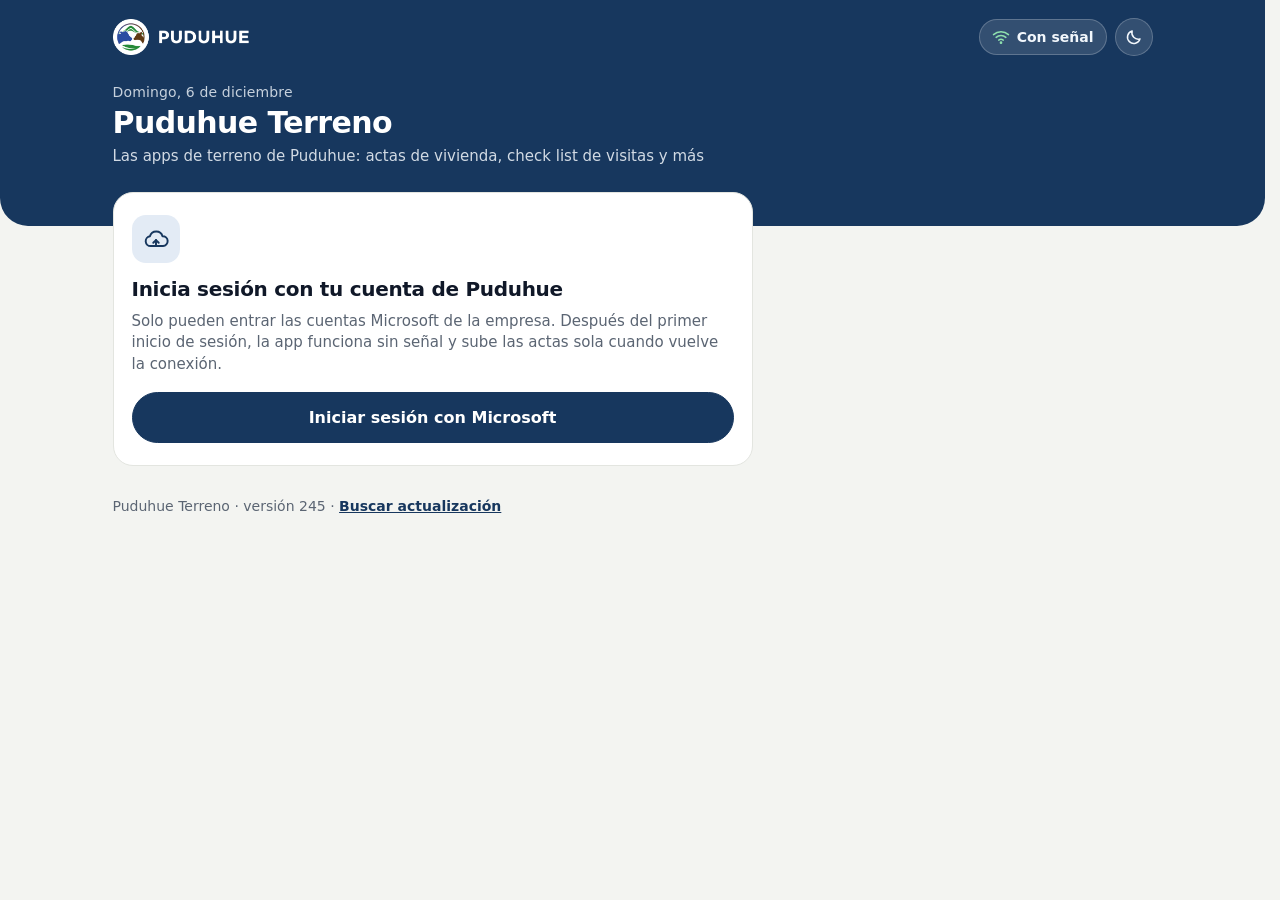
==== commit 3046a535: "v245: Rendiciones, kilometraje en vehículo propio con mapa (km por camino, tarifa por persona); rank" ====
--- a/index.html
+++ b/index.html
@@ -2,7 +2,7 @@
 <html lang="es">
 <head>
 <meta charset="utf-8">
-<meta http-equiv="Content-Security-Policy" content="default-src 'self'; script-src 'self' 'sha256-mnxjR7RzArQbiyFNVyxPWpLwFBZAhgLmc8N8gvZmJ8s=' 'sha256-PlWTJ9+aRoLg9b5jbhn1J97pEx7ZcVZAZm4x85ADSmE=' 'wasm-unsafe-eval'; style-src 'self' 'unsafe-inline'; img-src 'self' data: blob: https:; font-src 'self' data:; connect-src 'self' data: blob: https://graph.microsoft.com https://login.microsoftonline.com https://login.microsoft.com https://login.windows.net https://*.sharepoint.com https://*.svc.ms https://*.1drv.com https://puduhue-terreno.benjaminbarrientoscardenas.workers.dev; frame-src 'self' https://login.microsoftonline.com; worker-src 'self' blob:; manifest-src 'self'; media-src 'self' blob: data:; object-src 'none'; base-uri 'self'; form-action 'self'">
+<meta http-equiv="Content-Security-Policy" content="default-src 'self'; script-src 'self' 'sha256-vL9JSoY3kpXSmXS2fgDn2k/TBDpsy4irjTGKiNu1IVI=' 'sha256-PlWTJ9+aRoLg9b5jbhn1J97pEx7ZcVZAZm4x85ADSmE=' 'wasm-unsafe-eval'; style-src 'self' 'unsafe-inline'; img-src 'self' data: blob: https:; font-src 'self' data:; connect-src 'self' data: blob: https://graph.microsoft.com https://login.microsoftonline.com https://login.microsoft.com https://login.windows.net https://*.sharepoint.com https://*.svc.ms https://*.1drv.com https://puduhue-terreno.benjaminbarrientoscardenas.workers.dev; frame-src 'self' https://login.microsoftonline.com; worker-src 'self' blob:; manifest-src 'self'; media-src 'self' blob: data:; object-src 'none'; base-uri 'self'; form-action 'self'">
 <meta name="viewport" content="width=device-width, initial-scale=1, viewport-fit=cover">
 <title>Puduhue Terreno</title>
 <link rel="manifest" href="manifest.json">
@@ -13,7 +13,7 @@
 <meta name="apple-mobile-web-app-title" content="Puduhue Terreno">
 <meta name="apple-mobile-web-app-status-bar-style" content="default">
 <meta name="theme-color" content="#17375E">
-<link rel="stylesheet" href="estilos.css?v=244">
+<link rel="stylesheet" href="estilos.css?v=245">
 </head>
 <body>
 <div id="app"><div class="splash" role="status" aria-label="Abriendo Puduhue Terreno"><img src="icon-192.png" alt="" width="88" height="88"><span>Puduhue Terreno</span></div></div>
@@ -24,7 +24,7 @@
 <script src="lib/jspdf-2.5.1/jspdf.umd.min.js"></script>
 <script src="lib/marca-puduhue-2/marcas.js"></script>
 <script>
-const APP_VER="244";
+const APP_VER="245";
 const WORKER="https://puduhue-terreno.benjaminbarrientoscardenas.workers.dev";
 const PWA=true;
 const LOGO_R=420/380; /* v101: MARCA, MARCA_HZ y LOGO están en lib/marca-puduhue-2/marcas.js (v184: MARCA_HZ con el símbolo a color) */
@@ -622,7 +622,7 @@
 /* deja en el registro abierto (mismo objeto) la versión combinada */
 function reemplazarEnSitio(a,datos){const d=JSON.parse(JSON.stringify(datos));for(const k of Object.keys(a))if(!(k in d)&&!["id","_col","_etag"].includes(k))delete a[k];Object.assign(a,d);
   if(rdv===a&&rdd){rdd=a.docs&&a.docs[rdd.k]||null;if(view==="rdd"&&!rdd)view="rdv"}}
-const VISTAS_COL={visitas:["cl","clp","clv","clrk","clhub","launch"],rendiciones:["rd","rdv","rdd","rdm","launch"],conteos:["cb","cbb","cbv","launch"],actas:["home","edit","axl","axe","launch"]};
+const VISTAS_COL={visitas:["cl","clp","clv","clrk","clhub","launch"],rendiciones:["rd","rdv","rdd","rdm","rdkm","launch"],conteos:["cb","cbb","cbv","launch"],actas:["home","edit","axl","axe","launch"]};
 async function aplicarSubida(col,id,a,stamp,res){const ek=rkey(col,id);
   if(res.eliminado){quitarRegistro(col,id);delete LOCAL[id];await localDel(id);toast(`${nombreRegistro(col,a)} se eliminó en otro teléfono. Tus cambios se guardaron en OneDrive, en la carpeta «_conflictos».`);
     if(VISTAS_COL[col].includes(view))render();return}
@@ -972,7 +972,7 @@
 const TB_RAIZ={launch:1,rd:1,clhub:1,cl:1,axhub:1,cb:1,stock:1};
 function tbModDe(v){
   if(v==="launch")return"inicio";
-  if(["rd","rdv","rdd","rdm","rdcol","fdl"].includes(v))return"rd";
+  if(["rd","rdv","rdd","rdm","rdcol","fdl","rdkm"].includes(v))return"rd";
   if(["clhub","cl","clp","clv","clcat","clrk"].includes(v))return"cl";
   if(["axhub","axl","axe","home","edit"].includes(v))return"ax";
   if(["cb","cbb","cbv"].includes(v))return"cb";
@@ -1759,6 +1759,7 @@
   else if(view==="rd")app.innerHTML=renderRD();
   else if(view==="rdv"){if(!rdv){view="rd";app.innerHTML=renderRD()}else app.innerHTML=renderRDV()}
   else if(view==="rdd"){if(!rdv||!rdd){view="rdv";app.innerHTML=rdv?renderRDV():renderRD()}else app.innerHTML=renderRDD()}
+  else if(view==="rdkm"){if(typeof KMED==="undefined"||!KMED||!REND[KMED.rid]){view="rdv";app.innerHTML=rdv?renderRDV():renderRD()}else{app.innerHTML=renderRDKm();setTimeout(kmMontar,0)}} /* v245 */
   else if(view==="rdm")app.innerHTML=renderRDM();
   else if(view==="rdcol")app.innerHTML=renderRDCol();
   else if(view==="cb")app.innerHTML=renderCB();
@@ -3974,10 +3975,10 @@
   finally{UPD_CHECKING=false}
 }
 </script>
-<script src="modulos/checklist.js?v=244"></script>
-<script src="modulos/bodega.js?v=244"></script>
-<script src="modulos/rendiciones.js?v=244"></script>
-<script src="modulos/actas-entrega.js?v=244"></script>
+<script src="modulos/checklist.js?v=245"></script>
+<script src="modulos/bodega.js?v=245"></script>
+<script src="modulos/rendiciones.js?v=245"></script>
+<script src="modulos/actas-entrega.js?v=245"></script>
 <script>
 /* v102: arranque. Va después de los módulos (modulos/*.js), para que todo el código esté cargado al iniciar. */
 const MOD_OK=["MOD_CHECKLIST","MOD_BODEGA","MOD_RENDICIONES","MOD_ACTAS_ENTREGA"].every(k=>window[k]===true); /* v103: todos los módulos */
--- a/estilos.css
+++ b/estilos.css
@@ -2670,3 +2670,33 @@
 .colpsh .colpadd{display:grid;grid-template-columns:1fr auto;gap:8px;align-items:end;margin-top:10px}
 .colpsh .colpadd label{grid-column:1/-1}
 .colpsh>.btn{width:100%;margin-top:4px}
+
+/* ---------- v245: kilometraje en vehículo propio ---------- */
+.kmw .note{margin-top:0}
+.kmpts{display:grid;grid-template-columns:1fr 1fr;gap:8px;margin:8px 0}
+.kmpt{display:flex;align-items:center;gap:8px;min-height:52px;padding:8px 10px;border:1.5px solid var(--line);border-radius:12px;background:var(--card);color:var(--ink);text-align:left;font:inherit;cursor:pointer}
+.kmpt.act{border-color:var(--act);box-shadow:0 0 0 2px color-mix(in srgb,var(--act) 25%,transparent)}
+.kmpn{font-size:14px;line-height:1.25;overflow:hidden;display:-webkit-box;-webkit-line-clamp:2;-webkit-box-orient:vertical}
+.kmpn.vacio{color:var(--muted)}
+.kmlet{flex:none;display:inline-flex;align-items:center;justify-content:center;width:24px;height:24px;border-radius:50%;color:#fff;font-weight:700;font-size:13px}
+.kmlet.o{background:#1e6e32}.kmlet.d{background:#aa2828}
+.rdok-et .kmlet{width:18px;height:18px;font-size:11px;margin-right:4px;vertical-align:-3px}
+.kmbus{display:flex;gap:6px;margin:6px 0}
+.kmbus input{flex:1;min-width:0;min-height:44px;padding:8px 10px;border:1px solid var(--line);border-radius:10px;background:var(--card);color:var(--ink);font:inherit}
+.kmbus .btn{min-height:44px;padding:8px 12px;white-space:nowrap}
+.kmlug{display:flex;flex-direction:column;gap:4px;margin-bottom:6px}
+.kmlr{text-align:left;padding:10px 12px;border:1px solid var(--line);border-radius:10px;background:var(--card);color:var(--ink);font:inherit;cursor:pointer}
+.kmmapa{height:52vh;min-height:280px;max-height:560px;border-radius:14px;overflow:hidden;border:1px solid var(--line);background:#e9ede8;position:relative;z-index:0}
+.kmcarga{display:flex;align-items:center;justify-content:center;height:100%;color:#555;font-size:14px;padding:16px;text-align:center}
+.kmpin{display:flex;align-items:center;justify-content:center;border-radius:50%;border:3px solid #fff;color:#fff;font-weight:700;font-size:14px;box-shadow:0 1px 4px rgba(0,0,0,.4)}
+.kmpin.o{background:#1e6e32}.kmpin.d{background:#aa2828}
+.kmida{display:flex;align-items:center;gap:8px;margin:12px 0 4px;font-size:15px;color:var(--ink)}
+.kmida input{width:20px;height:20px}
+.kmres{margin:8px 0 12px;padding:10px 12px;border-radius:12px;background:var(--soft);color:var(--ink);font-size:15px;line-height:1.4}
+.kmres.vacio{color:var(--muted)}
+.kmres.err{background:var(--m-bg);color:var(--m-ink)}
+.kmres.ok{display:flex;flex-direction:column;gap:2px}
+.kmres .kmtot{font-size:17px}
+.kmres .kmsin{color:var(--m-ink)}
+.kmatr{font-size:12px}
+.rdkmf .rdok-em .ic{width:18px;height:18px;vertical-align:-3px;margin-right:4px}
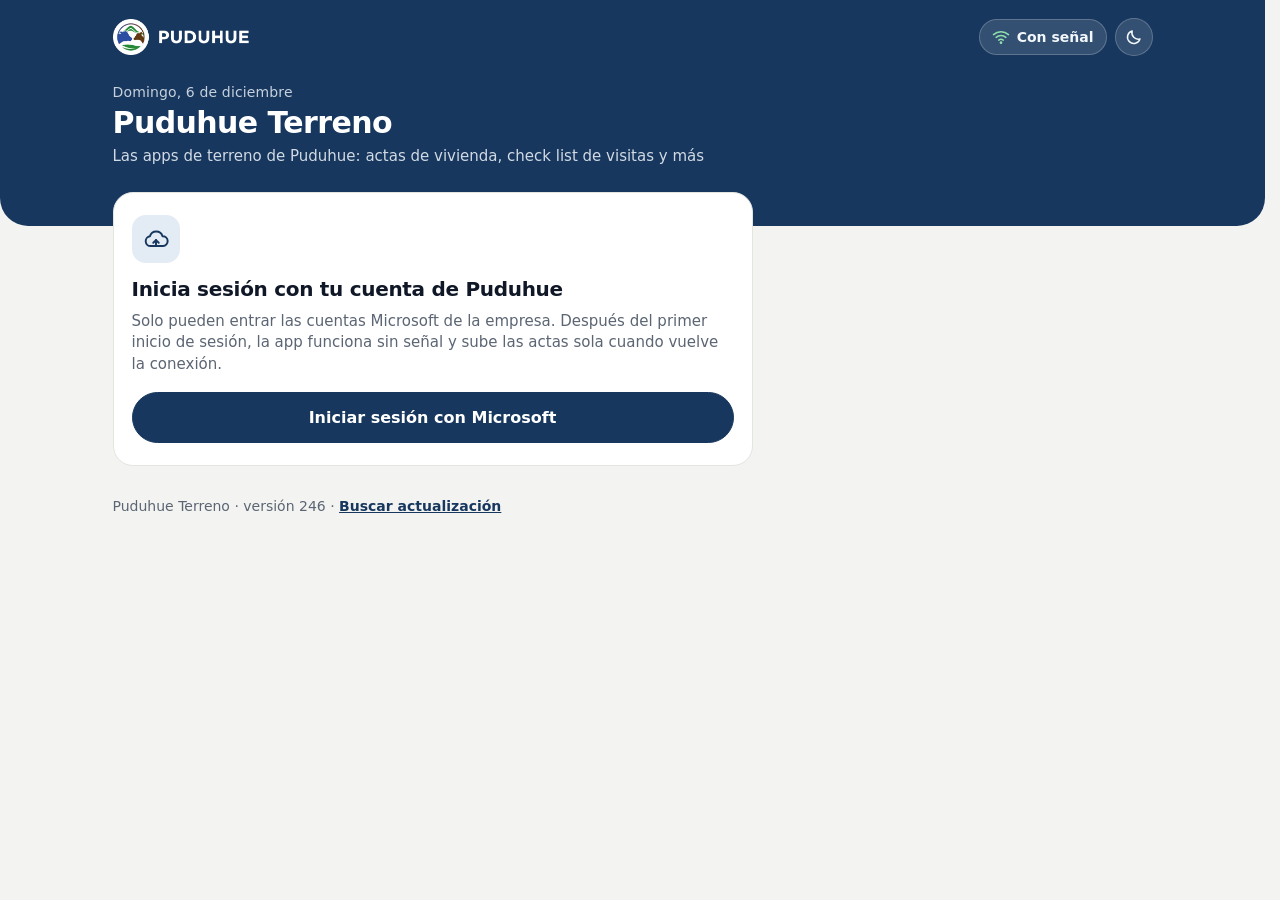
==== commit 6ba6e687: "v246: kilometraje en una rendición nueva (abría y volvía a la misma página) Co-Authored-By: Claude O" ====
--- a/index.html
+++ b/index.html
@@ -2,7 +2,7 @@
 <html lang="es">
 <head>
 <meta charset="utf-8">
-<meta http-equiv="Content-Security-Policy" content="default-src 'self'; script-src 'self' 'sha256-vL9JSoY3kpXSmXS2fgDn2k/TBDpsy4irjTGKiNu1IVI=' 'sha256-PlWTJ9+aRoLg9b5jbhn1J97pEx7ZcVZAZm4x85ADSmE=' 'wasm-unsafe-eval'; style-src 'self' 'unsafe-inline'; img-src 'self' data: blob: https:; font-src 'self' data:; connect-src 'self' data: blob: https://graph.microsoft.com https://login.microsoftonline.com https://login.microsoft.com https://login.windows.net https://*.sharepoint.com https://*.svc.ms https://*.1drv.com https://puduhue-terreno.benjaminbarrientoscardenas.workers.dev; frame-src 'self' https://login.microsoftonline.com; worker-src 'self' blob:; manifest-src 'self'; media-src 'self' blob: data:; object-src 'none'; base-uri 'self'; form-action 'self'">
+<meta http-equiv="Content-Security-Policy" content="default-src 'self'; script-src 'self' 'sha256-uN5XMEWKPoEL+NRjkvg29J9UCR6mIIxpDtxGgpKuiLU=' 'sha256-PlWTJ9+aRoLg9b5jbhn1J97pEx7ZcVZAZm4x85ADSmE=' 'wasm-unsafe-eval'; style-src 'self' 'unsafe-inline'; img-src 'self' data: blob: https:; font-src 'self' data:; connect-src 'self' data: blob: https://graph.microsoft.com https://login.microsoftonline.com https://login.microsoft.com https://login.windows.net https://*.sharepoint.com https://*.svc.ms https://*.1drv.com https://puduhue-terreno.benjaminbarrientoscardenas.workers.dev; frame-src 'self' https://login.microsoftonline.com; worker-src 'self' blob:; manifest-src 'self'; media-src 'self' blob: data:; object-src 'none'; base-uri 'self'; form-action 'self'">
 <meta name="viewport" content="width=device-width, initial-scale=1, viewport-fit=cover">
 <title>Puduhue Terreno</title>
 <link rel="manifest" href="manifest.json">
@@ -13,7 +13,7 @@
 <meta name="apple-mobile-web-app-title" content="Puduhue Terreno">
 <meta name="apple-mobile-web-app-status-bar-style" content="default">
 <meta name="theme-color" content="#17375E">
-<link rel="stylesheet" href="estilos.css?v=245">
+<link rel="stylesheet" href="estilos.css?v=246">
 </head>
 <body>
 <div id="app"><div class="splash" role="status" aria-label="Abriendo Puduhue Terreno"><img src="icon-192.png" alt="" width="88" height="88"><span>Puduhue Terreno</span></div></div>
@@ -24,7 +24,7 @@
 <script src="lib/jspdf-2.5.1/jspdf.umd.min.js"></script>
 <script src="lib/marca-puduhue-2/marcas.js"></script>
 <script>
-const APP_VER="245";
+const APP_VER="246";
 const WORKER="https://puduhue-terreno.benjaminbarrientoscardenas.workers.dev";
 const PWA=true;
 const LOGO_R=420/380; /* v101: MARCA, MARCA_HZ y LOGO están en lib/marca-puduhue-2/marcas.js (v184: MARCA_HZ con el símbolo a color) */
@@ -1759,7 +1759,7 @@
   else if(view==="rd")app.innerHTML=renderRD();
   else if(view==="rdv"){if(!rdv){view="rd";app.innerHTML=renderRD()}else app.innerHTML=renderRDV()}
   else if(view==="rdd"){if(!rdv||!rdd){view="rdv";app.innerHTML=rdv?renderRDV():renderRD()}else app.innerHTML=renderRDD()}
-  else if(view==="rdkm"){if(typeof KMED==="undefined"||!KMED||!REND[KMED.rid]){view="rdv";app.innerHTML=rdv?renderRDV():renderRD()}else{app.innerHTML=renderRDKm();setTimeout(kmMontar,0)}} /* v245 */
+  else if(view==="rdkm"){if(typeof KMED==="undefined"||!KMED||!KMED.r){view="rdv";app.innerHTML=rdv?renderRDV():renderRD()}else{app.innerHTML=renderRDKm();setTimeout(kmMontar,0)}} /* v245 */
   else if(view==="rdm")app.innerHTML=renderRDM();
   else if(view==="rdcol")app.innerHTML=renderRDCol();
   else if(view==="cb")app.innerHTML=renderCB();
@@ -3975,10 +3975,10 @@
   finally{UPD_CHECKING=false}
 }
 </script>
-<script src="modulos/checklist.js?v=245"></script>
-<script src="modulos/bodega.js?v=245"></script>
-<script src="modulos/rendiciones.js?v=245"></script>
-<script src="modulos/actas-entrega.js?v=245"></script>
+<script src="modulos/checklist.js?v=246"></script>
+<script src="modulos/bodega.js?v=246"></script>
+<script src="modulos/rendiciones.js?v=246"></script>
+<script src="modulos/actas-entrega.js?v=246"></script>
 <script>
 /* v102: arranque. Va después de los módulos (modulos/*.js), para que todo el código esté cargado al iniciar. */
 const MOD_OK=["MOD_CHECKLIST","MOD_BODEGA","MOD_RENDICIONES","MOD_ACTAS_ENTREGA"].every(k=>window[k]===true); /* v103: todos los módulos */
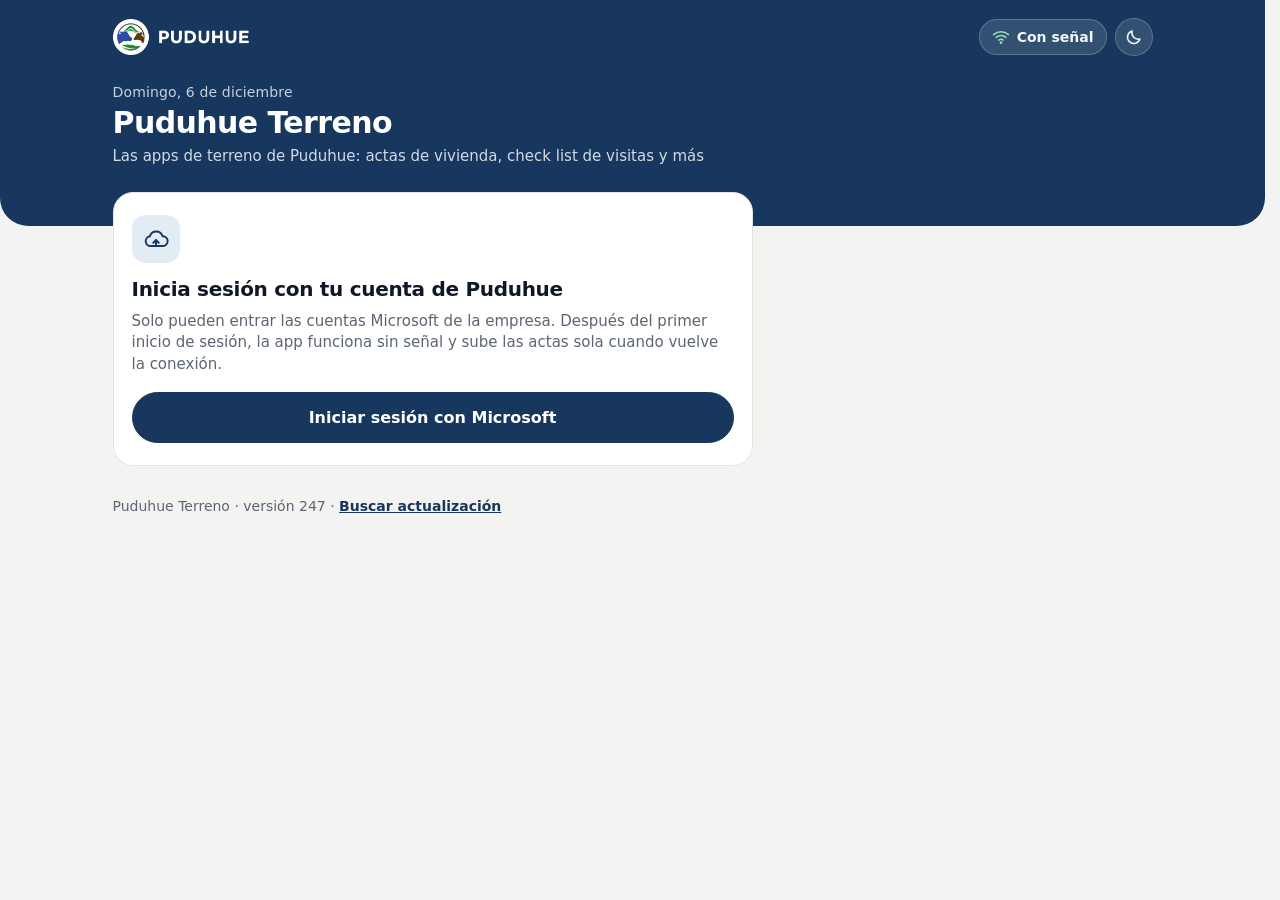
==== commit 40c9a4dd: "v247: ranking del check list por visita (gráfico «Puntaje general por visita» y detalle numerado por" ====
--- a/index.html
+++ b/index.html
@@ -2,7 +2,7 @@
 <html lang="es">
 <head>
 <meta charset="utf-8">
-<meta http-equiv="Content-Security-Policy" content="default-src 'self'; script-src 'self' 'sha256-uN5XMEWKPoEL+NRjkvg29J9UCR6mIIxpDtxGgpKuiLU=' 'sha256-PlWTJ9+aRoLg9b5jbhn1J97pEx7ZcVZAZm4x85ADSmE=' 'wasm-unsafe-eval'; style-src 'self' 'unsafe-inline'; img-src 'self' data: blob: https:; font-src 'self' data:; connect-src 'self' data: blob: https://graph.microsoft.com https://login.microsoftonline.com https://login.microsoft.com https://login.windows.net https://*.sharepoint.com https://*.svc.ms https://*.1drv.com https://puduhue-terreno.benjaminbarrientoscardenas.workers.dev; frame-src 'self' https://login.microsoftonline.com; worker-src 'self' blob:; manifest-src 'self'; media-src 'self' blob: data:; object-src 'none'; base-uri 'self'; form-action 'self'">
+<meta http-equiv="Content-Security-Policy" content="default-src 'self'; script-src 'self' 'sha256-1fzLgvqqfjm13tWNUoICy4JoT3p92pGTZhSEWr3WOpw=' 'sha256-PlWTJ9+aRoLg9b5jbhn1J97pEx7ZcVZAZm4x85ADSmE=' 'wasm-unsafe-eval'; style-src 'self' 'unsafe-inline'; img-src 'self' data: blob: https:; font-src 'self' data:; connect-src 'self' data: blob: https://graph.microsoft.com https://login.microsoftonline.com https://login.microsoft.com https://login.windows.net https://*.sharepoint.com https://*.svc.ms https://*.1drv.com https://puduhue-terreno.benjaminbarrientoscardenas.workers.dev; frame-src 'self' https://login.microsoftonline.com; worker-src 'self' blob:; manifest-src 'self'; media-src 'self' blob: data:; object-src 'none'; base-uri 'self'; form-action 'self'">
 <meta name="viewport" content="width=device-width, initial-scale=1, viewport-fit=cover">
 <title>Puduhue Terreno</title>
 <link rel="manifest" href="manifest.json">
@@ -13,7 +13,7 @@
 <meta name="apple-mobile-web-app-title" content="Puduhue Terreno">
 <meta name="apple-mobile-web-app-status-bar-style" content="default">
 <meta name="theme-color" content="#17375E">
-<link rel="stylesheet" href="estilos.css?v=246">
+<link rel="stylesheet" href="estilos.css?v=247">
 </head>
 <body>
 <div id="app"><div class="splash" role="status" aria-label="Abriendo Puduhue Terreno"><img src="icon-192.png" alt="" width="88" height="88"><span>Puduhue Terreno</span></div></div>
@@ -24,7 +24,7 @@
 <script src="lib/jspdf-2.5.1/jspdf.umd.min.js"></script>
 <script src="lib/marca-puduhue-2/marcas.js"></script>
 <script>
-const APP_VER="246";
+const APP_VER="247";
 const WORKER="https://puduhue-terreno.benjaminbarrientoscardenas.workers.dev";
 const PWA=true;
 const LOGO_R=420/380; /* v101: MARCA, MARCA_HZ y LOGO están en lib/marca-puduhue-2/marcas.js (v184: MARCA_HZ con el símbolo a color) */
@@ -3975,10 +3975,10 @@
   finally{UPD_CHECKING=false}
 }
 </script>
-<script src="modulos/checklist.js?v=246"></script>
-<script src="modulos/bodega.js?v=246"></script>
-<script src="modulos/rendiciones.js?v=246"></script>
-<script src="modulos/actas-entrega.js?v=246"></script>
+<script src="modulos/checklist.js?v=247"></script>
+<script src="modulos/bodega.js?v=247"></script>
+<script src="modulos/rendiciones.js?v=247"></script>
+<script src="modulos/actas-entrega.js?v=247"></script>
 <script>
 /* v102: arranque. Va después de los módulos (modulos/*.js), para que todo el código esté cargado al iniciar. */
 const MOD_OK=["MOD_CHECKLIST","MOD_BODEGA","MOD_RENDICIONES","MOD_ACTAS_ENTREGA"].every(k=>window[k]===true); /* v103: todos los módulos */
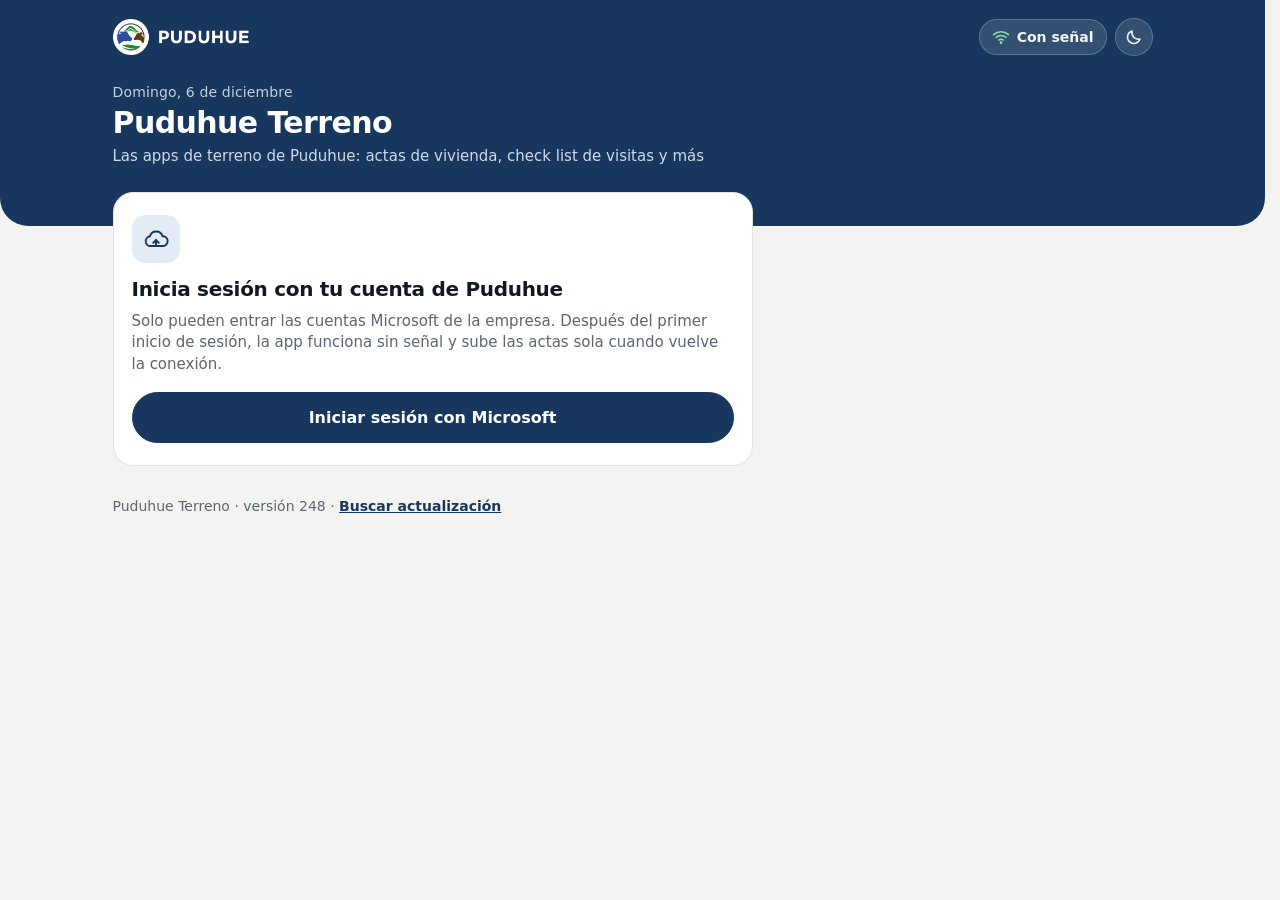
==== commit 7f2010e6: "v248: fotos de los informes de a varias a la vez, con tope de tiempo y aviso del avance (informe que" ====
--- a/index.html
+++ b/index.html
@@ -2,7 +2,7 @@
 <html lang="es">
 <head>
 <meta charset="utf-8">
-<meta http-equiv="Content-Security-Policy" content="default-src 'self'; script-src 'self' 'sha256-1fzLgvqqfjm13tWNUoICy4JoT3p92pGTZhSEWr3WOpw=' 'sha256-PlWTJ9+aRoLg9b5jbhn1J97pEx7ZcVZAZm4x85ADSmE=' 'wasm-unsafe-eval'; style-src 'self' 'unsafe-inline'; img-src 'self' data: blob: https:; font-src 'self' data:; connect-src 'self' data: blob: https://graph.microsoft.com https://login.microsoftonline.com https://login.microsoft.com https://login.windows.net https://*.sharepoint.com https://*.svc.ms https://*.1drv.com https://puduhue-terreno.benjaminbarrientoscardenas.workers.dev; frame-src 'self' https://login.microsoftonline.com; worker-src 'self' blob:; manifest-src 'self'; media-src 'self' blob: data:; object-src 'none'; base-uri 'self'; form-action 'self'">
+<meta http-equiv="Content-Security-Policy" content="default-src 'self'; script-src 'self' 'sha256-UZ5CuqmqQrmVbNa84X1IUiDz9HVIqXOxzIK6hbIZ8qQ=' 'sha256-PlWTJ9+aRoLg9b5jbhn1J97pEx7ZcVZAZm4x85ADSmE=' 'wasm-unsafe-eval'; style-src 'self' 'unsafe-inline'; img-src 'self' data: blob: https:; font-src 'self' data:; connect-src 'self' data: blob: https://graph.microsoft.com https://login.microsoftonline.com https://login.microsoft.com https://login.windows.net https://*.sharepoint.com https://*.svc.ms https://*.1drv.com https://puduhue-terreno.benjaminbarrientoscardenas.workers.dev; frame-src 'self' https://login.microsoftonline.com; worker-src 'self' blob:; manifest-src 'self'; media-src 'self' blob: data:; object-src 'none'; base-uri 'self'; form-action 'self'">
 <meta name="viewport" content="width=device-width, initial-scale=1, viewport-fit=cover">
 <title>Puduhue Terreno</title>
 <link rel="manifest" href="manifest.json">
@@ -13,7 +13,7 @@
 <meta name="apple-mobile-web-app-title" content="Puduhue Terreno">
 <meta name="apple-mobile-web-app-status-bar-style" content="default">
 <meta name="theme-color" content="#17375E">
-<link rel="stylesheet" href="estilos.css?v=247">
+<link rel="stylesheet" href="estilos.css?v=248">
 </head>
 <body>
 <div id="app"><div class="splash" role="status" aria-label="Abriendo Puduhue Terreno"><img src="icon-192.png" alt="" width="88" height="88"><span>Puduhue Terreno</span></div></div>
@@ -24,7 +24,7 @@
 <script src="lib/jspdf-2.5.1/jspdf.umd.min.js"></script>
 <script src="lib/marca-puduhue-2/marcas.js"></script>
 <script>
-const APP_VER="247";
+const APP_VER="248";
 const WORKER="https://puduhue-terreno.benjaminbarrientoscardenas.workers.dev";
 const PWA=true;
 const LOGO_R=420/380; /* v101: MARCA, MARCA_HZ y LOGO están en lib/marca-puduhue-2/marcas.js (v184: MARCA_HZ con el símbolo a color) */
@@ -2553,6 +2553,15 @@
   try{await esperarFoto(ref,20000);const im=await loadImg(fotoSrc(ref));let w=im.naturalWidth,h=im.naturalHeight;const s=Math.min(1,1100/Math.max(w,h));w=Math.round(w*s);h=Math.round(h*s);
     const c=document.createElement("canvas");c.width=w;c.height=h;c.getContext("2d").drawImage(im,0,0,w,h);return{data:c.toDataURL("image/jpeg",0.8),w,h}}catch(e){return null}
 }
+/* v248: las fotos de un informe, de a 4 a la vez y con tope total; avisar = muestra el avance (al descargar, no al subir solo) */
+async function pdfImgs(refs,avisar,max){const L=[...new Set([...(refs||[])].filter(Boolean))],IM={},t0=Date.now(),tope=max||60000;let hechas=0,falta=0;
+  const pend=L.filter(r=>!FOTO[r]);if(avisar&&pend.length>2)toast(`Bajando las fotos: 0 de ${L.length}…`,tope);
+  let i=0;const uno=async()=>{while(i<L.length){const r=L[i++];if(Date.now()-t0>tope){IM[r]=null;falta++;continue}
+      IM[r]=await Promise.race([pdfImg(r),new Promise(res=>setTimeout(()=>res(null),Math.max(1000,tope-(Date.now()-t0))))]);if(!IM[r])falta++;hechas++;
+      if(avisar&&pend.length>2)toast(`Bajando las fotos: ${hechas} de ${L.length}…`,tope)}};
+  await Promise.all([uno(),uno(),uno(),uno()]);
+  if(avisar&&falta)toast(falta===1?"Una foto no se pudo bajar: el informe va sin ella (está en OneDrive).":`${falta} fotos no se pudieron bajar: el informe va sin ellas (están en OneDrive).`,6000);
+  return IM}
 /* ---------- PDF ---------- */
 function pdfKit(d){
   const L=15,W=180,C={band:[141,179,226],head:[221,235,247]};
@@ -2813,7 +2822,7 @@
   prepActa(a);toast("Preparando el informe general…");await flush();
   const refs=new Set();Object.values(a.items||{}).forEach(r=>(r.fotos||[]).forEach(f=>{if(!f.startsWith("p:"))refs.add(f)}));
   if(a.tipo==="devolucion"&&a.entregaId)ITEMS.forEach(i=>antesFotos(a,i.k).forEach(f=>refs.add(f)));
-  const IM={};for(const r of refs)IM[r]=await pdfImg(r);
+  const IM=await pdfImgs(refs,true); /* v248 */
   let doc;try{doc=buildGeneral(a,IM)}catch(e){console.error(e);toast("No se pudo generar el informe.");return}
   await guardarPDF(doc,nombreArchivo(a).replace(/^Acta_/,"Informe_general_"),"Informe general listo.");
 }
@@ -3230,7 +3239,7 @@
     const refs=new Set();Object.values(a.items||{}).forEach(r=>(r.fotos||[]).forEach(f=>{if(!f.startsWith("p:"))refs.add(f)}));
     if(a.tipo==="devolucion"&&a.entregaId)ITEMS.forEach(i=>antesFotos(a,i.k).forEach(f=>refs.add(f)));
     if([...refs].some(f=>QF[f]))return; /* todavía hay fotos por subir: se intenta de nuevo cuando terminen */
-    const IM={};for(const r of refs)IM[r]=await pdfImg(r);
+    const IM=await pdfImgs(refs,false); /* v248 */
     const d1=buildActa(a);await actaSubir(a,null,"Acta.pdf",d1.output("blob"),"application/pdf");
     const d2=buildGeneral(a,IM);await actaSubir(a,null,"Informe general.pdf",d2.output("blob"),"application/pdf");
     a.pdfs=new Date().toISOString();if(a.anulada)a.pdfsAnul=a.pdfs;else delete a.pdfsAnul;LOCAL[a.id]=a;await localPut(a);schedSync(500);
@@ -3975,10 +3984,10 @@
   finally{UPD_CHECKING=false}
 }
 </script>
-<script src="modulos/checklist.js?v=247"></script>
-<script src="modulos/bodega.js?v=247"></script>
-<script src="modulos/rendiciones.js?v=247"></script>
-<script src="modulos/actas-entrega.js?v=247"></script>
+<script src="modulos/checklist.js?v=248"></script>
+<script src="modulos/bodega.js?v=248"></script>
+<script src="modulos/rendiciones.js?v=248"></script>
+<script src="modulos/actas-entrega.js?v=248"></script>
 <script>
 /* v102: arranque. Va después de los módulos (modulos/*.js), para que todo el código esté cargado al iniciar. */
 const MOD_OK=["MOD_CHECKLIST","MOD_BODEGA","MOD_RENDICIONES","MOD_ACTAS_ENTREGA"].every(k=>window[k]===true); /* v103: todos los módulos */
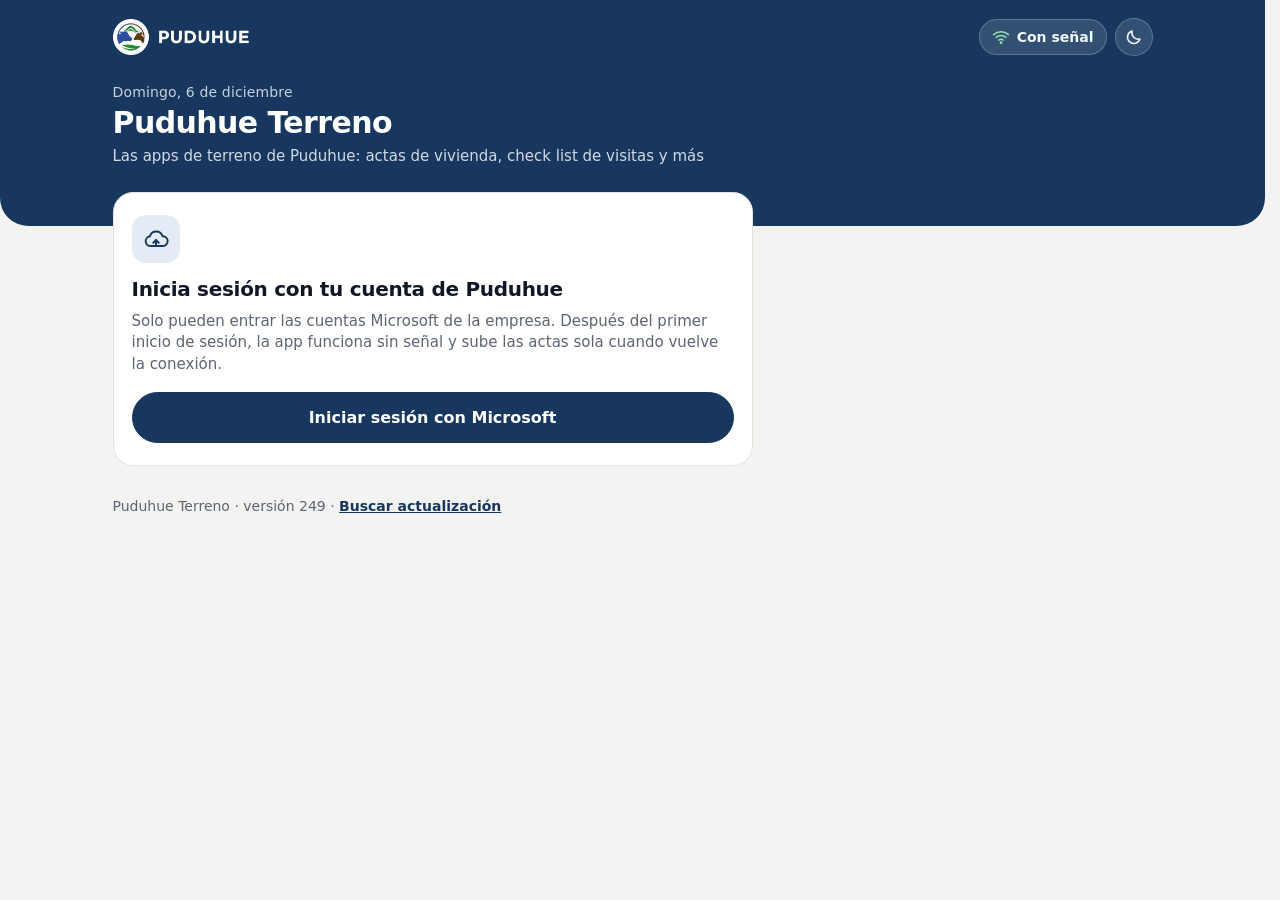
==== commit 1ca1ffa2: "v249: «No es duplicado» para quien revisa (jefatura y Contabilidad); servidor v238 deja a la jefatur" ====
--- a/index.html
+++ b/index.html
@@ -2,7 +2,7 @@
 <html lang="es">
 <head>
 <meta charset="utf-8">
-<meta http-equiv="Content-Security-Policy" content="default-src 'self'; script-src 'self' 'sha256-UZ5CuqmqQrmVbNa84X1IUiDz9HVIqXOxzIK6hbIZ8qQ=' 'sha256-PlWTJ9+aRoLg9b5jbhn1J97pEx7ZcVZAZm4x85ADSmE=' 'wasm-unsafe-eval'; style-src 'self' 'unsafe-inline'; img-src 'self' data: blob: https:; font-src 'self' data:; connect-src 'self' data: blob: https://graph.microsoft.com https://login.microsoftonline.com https://login.microsoft.com https://login.windows.net https://*.sharepoint.com https://*.svc.ms https://*.1drv.com https://puduhue-terreno.benjaminbarrientoscardenas.workers.dev; frame-src 'self' https://login.microsoftonline.com; worker-src 'self' blob:; manifest-src 'self'; media-src 'self' blob: data:; object-src 'none'; base-uri 'self'; form-action 'self'">
+<meta http-equiv="Content-Security-Policy" content="default-src 'self'; script-src 'self' 'sha256-6vrGPxbcJ1qoyEk+xz7eCNodABJursCPEuv+TiGNMkk=' 'sha256-PlWTJ9+aRoLg9b5jbhn1J97pEx7ZcVZAZm4x85ADSmE=' 'wasm-unsafe-eval'; style-src 'self' 'unsafe-inline'; img-src 'self' data: blob: https:; font-src 'self' data:; connect-src 'self' data: blob: https://graph.microsoft.com https://login.microsoftonline.com https://login.microsoft.com https://login.windows.net https://*.sharepoint.com https://*.svc.ms https://*.1drv.com https://puduhue-terreno.benjaminbarrientoscardenas.workers.dev; frame-src 'self' https://login.microsoftonline.com; worker-src 'self' blob:; manifest-src 'self'; media-src 'self' blob: data:; object-src 'none'; base-uri 'self'; form-action 'self'">
 <meta name="viewport" content="width=device-width, initial-scale=1, viewport-fit=cover">
 <title>Puduhue Terreno</title>
 <link rel="manifest" href="manifest.json">
@@ -13,7 +13,7 @@
 <meta name="apple-mobile-web-app-title" content="Puduhue Terreno">
 <meta name="apple-mobile-web-app-status-bar-style" content="default">
 <meta name="theme-color" content="#17375E">
-<link rel="stylesheet" href="estilos.css?v=248">
+<link rel="stylesheet" href="estilos.css?v=249">
 </head>
 <body>
 <div id="app"><div class="splash" role="status" aria-label="Abriendo Puduhue Terreno"><img src="icon-192.png" alt="" width="88" height="88"><span>Puduhue Terreno</span></div></div>
@@ -24,7 +24,7 @@
 <script src="lib/jspdf-2.5.1/jspdf.umd.min.js"></script>
 <script src="lib/marca-puduhue-2/marcas.js"></script>
 <script>
-const APP_VER="248";
+const APP_VER="249";
 const WORKER="https://puduhue-terreno.benjaminbarrientoscardenas.workers.dev";
 const PWA=true;
 const LOGO_R=420/380; /* v101: MARCA, MARCA_HZ y LOGO están en lib/marca-puduhue-2/marcas.js (v184: MARCA_HZ con el símbolo a color) */
@@ -3984,10 +3984,10 @@
   finally{UPD_CHECKING=false}
 }
 </script>
-<script src="modulos/checklist.js?v=248"></script>
-<script src="modulos/bodega.js?v=248"></script>
-<script src="modulos/rendiciones.js?v=248"></script>
-<script src="modulos/actas-entrega.js?v=248"></script>
+<script src="modulos/checklist.js?v=249"></script>
+<script src="modulos/bodega.js?v=249"></script>
+<script src="modulos/rendiciones.js?v=249"></script>
+<script src="modulos/actas-entrega.js?v=249"></script>
 <script>
 /* v102: arranque. Va después de los módulos (modulos/*.js), para que todo el código esté cargado al iniciar. */
 const MOD_OK=["MOD_CHECKLIST","MOD_BODEGA","MOD_RENDICIONES","MOD_ACTAS_ENTREGA"].every(k=>window[k]===true); /* v103: todos los módulos */
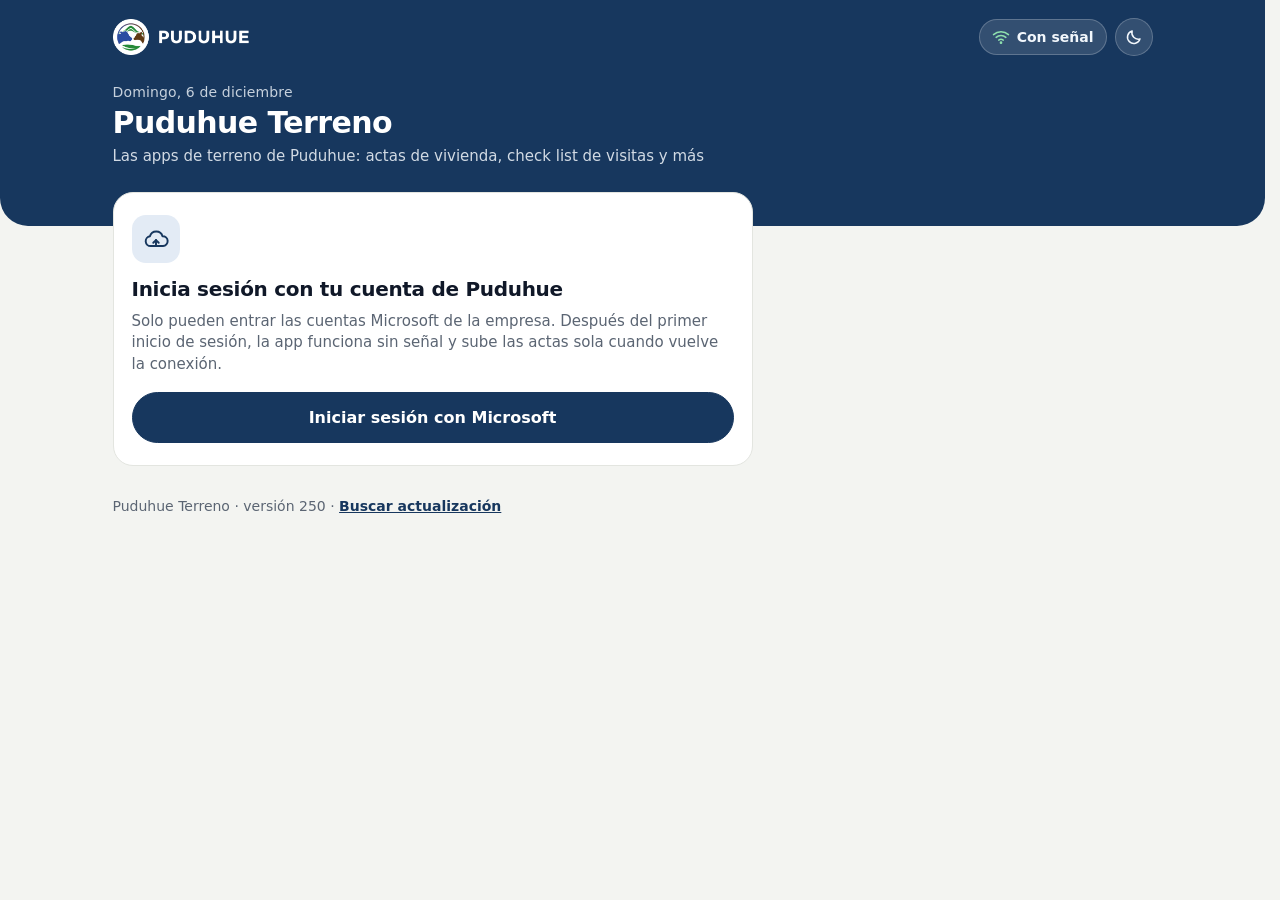
==== commit 99e0eb9e: "v250: Tradicional sin la sección Casa de huéspedes en el check list de visitas Co-Authored-By: Claud" ====
--- a/index.html
+++ b/index.html
@@ -2,7 +2,7 @@
 <html lang="es">
 <head>
 <meta charset="utf-8">
-<meta http-equiv="Content-Security-Policy" content="default-src 'self'; script-src 'self' 'sha256-6vrGPxbcJ1qoyEk+xz7eCNodABJursCPEuv+TiGNMkk=' 'sha256-PlWTJ9+aRoLg9b5jbhn1J97pEx7ZcVZAZm4x85ADSmE=' 'wasm-unsafe-eval'; style-src 'self' 'unsafe-inline'; img-src 'self' data: blob: https:; font-src 'self' data:; connect-src 'self' data: blob: https://graph.microsoft.com https://login.microsoftonline.com https://login.microsoft.com https://login.windows.net https://*.sharepoint.com https://*.svc.ms https://*.1drv.com https://puduhue-terreno.benjaminbarrientoscardenas.workers.dev; frame-src 'self' https://login.microsoftonline.com; worker-src 'self' blob:; manifest-src 'self'; media-src 'self' blob: data:; object-src 'none'; base-uri 'self'; form-action 'self'">
+<meta http-equiv="Content-Security-Policy" content="default-src 'self'; script-src 'self' 'sha256-MT0IO7GMzJupu6axqY3CkVR9fbDOtflh/wl77xEEz0g=' 'sha256-PlWTJ9+aRoLg9b5jbhn1J97pEx7ZcVZAZm4x85ADSmE=' 'wasm-unsafe-eval'; style-src 'self' 'unsafe-inline'; img-src 'self' data: blob: https:; font-src 'self' data:; connect-src 'self' data: blob: https://graph.microsoft.com https://login.microsoftonline.com https://login.microsoft.com https://login.windows.net https://*.sharepoint.com https://*.svc.ms https://*.1drv.com https://puduhue-terreno.benjaminbarrientoscardenas.workers.dev; frame-src 'self' https://login.microsoftonline.com; worker-src 'self' blob:; manifest-src 'self'; media-src 'self' blob: data:; object-src 'none'; base-uri 'self'; form-action 'self'">
 <meta name="viewport" content="width=device-width, initial-scale=1, viewport-fit=cover">
 <title>Puduhue Terreno</title>
 <link rel="manifest" href="manifest.json">
@@ -13,7 +13,7 @@
 <meta name="apple-mobile-web-app-title" content="Puduhue Terreno">
 <meta name="apple-mobile-web-app-status-bar-style" content="default">
 <meta name="theme-color" content="#17375E">
-<link rel="stylesheet" href="estilos.css?v=249">
+<link rel="stylesheet" href="estilos.css?v=250">
 </head>
 <body>
 <div id="app"><div class="splash" role="status" aria-label="Abriendo Puduhue Terreno"><img src="icon-192.png" alt="" width="88" height="88"><span>Puduhue Terreno</span></div></div>
@@ -24,7 +24,7 @@
 <script src="lib/jspdf-2.5.1/jspdf.umd.min.js"></script>
 <script src="lib/marca-puduhue-2/marcas.js"></script>
 <script>
-const APP_VER="249";
+const APP_VER="250";
 const WORKER="https://puduhue-terreno.benjaminbarrientoscardenas.workers.dev";
 const PWA=true;
 const LOGO_R=420/380; /* v101: MARCA, MARCA_HZ y LOGO están en lib/marca-puduhue-2/marcas.js (v184: MARCA_HZ con el símbolo a color) */
@@ -3984,10 +3984,10 @@
   finally{UPD_CHECKING=false}
 }
 </script>
-<script src="modulos/checklist.js?v=249"></script>
-<script src="modulos/bodega.js?v=249"></script>
-<script src="modulos/rendiciones.js?v=249"></script>
-<script src="modulos/actas-entrega.js?v=249"></script>
+<script src="modulos/checklist.js?v=250"></script>
+<script src="modulos/bodega.js?v=250"></script>
+<script src="modulos/rendiciones.js?v=250"></script>
+<script src="modulos/actas-entrega.js?v=250"></script>
 <script>
 /* v102: arranque. Va después de los módulos (modulos/*.js), para que todo el código esté cargado al iniciar. */
 const MOD_OK=["MOD_CHECKLIST","MOD_BODEGA","MOD_RENDICIONES","MOD_ACTAS_ENTREGA"].every(k=>window[k]===true); /* v103: todos los módulos */
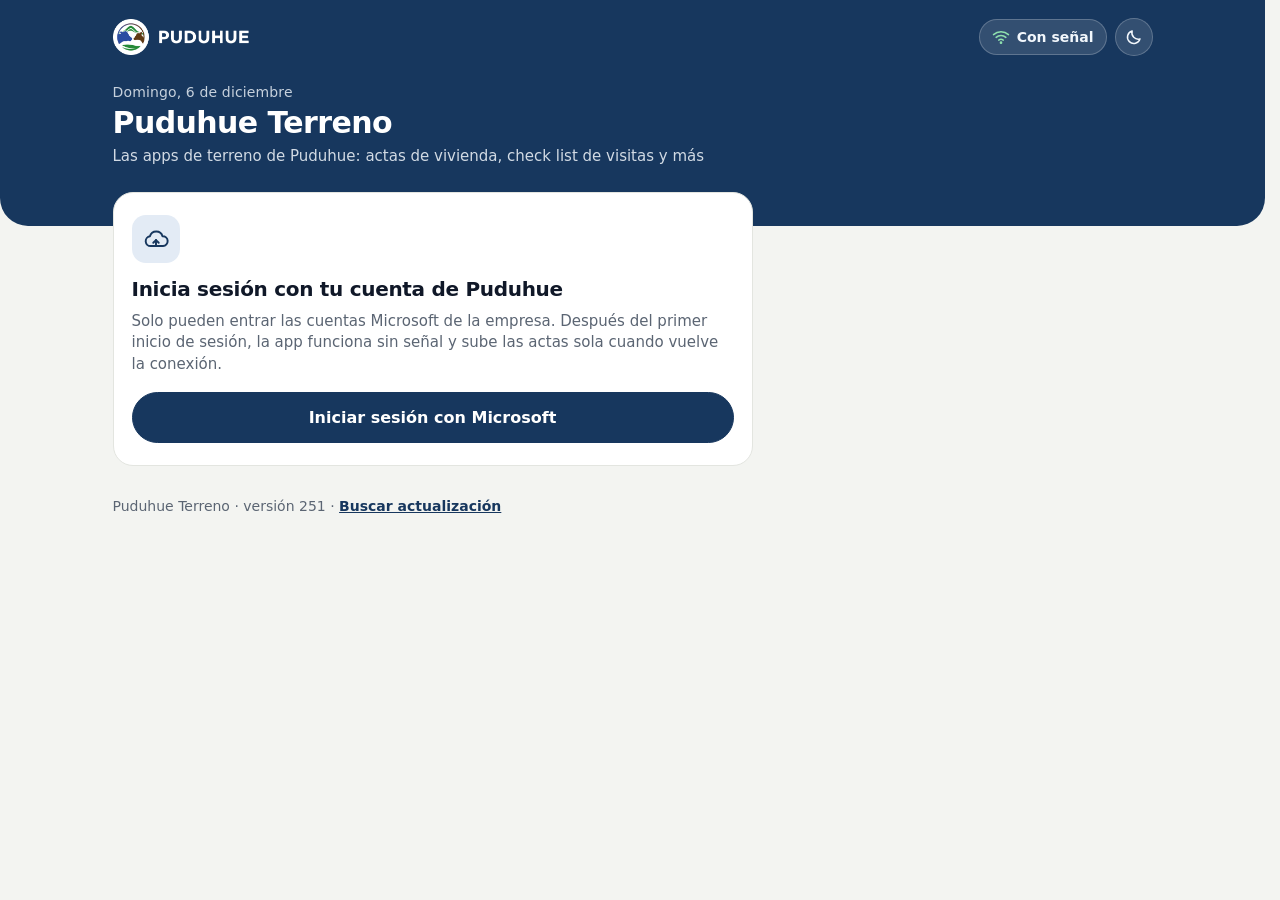
==== commit e730072b: "v251: ranking en PDF, «Detalle por visita» sin «N visitas · X %» junto al nombre de cada predio Co-A" ====
--- a/index.html
+++ b/index.html
@@ -2,7 +2,7 @@
 <html lang="es">
 <head>
 <meta charset="utf-8">
-<meta http-equiv="Content-Security-Policy" content="default-src 'self'; script-src 'self' 'sha256-MT0IO7GMzJupu6axqY3CkVR9fbDOtflh/wl77xEEz0g=' 'sha256-PlWTJ9+aRoLg9b5jbhn1J97pEx7ZcVZAZm4x85ADSmE=' 'wasm-unsafe-eval'; style-src 'self' 'unsafe-inline'; img-src 'self' data: blob: https:; font-src 'self' data:; connect-src 'self' data: blob: https://graph.microsoft.com https://login.microsoftonline.com https://login.microsoft.com https://login.windows.net https://*.sharepoint.com https://*.svc.ms https://*.1drv.com https://puduhue-terreno.benjaminbarrientoscardenas.workers.dev; frame-src 'self' https://login.microsoftonline.com; worker-src 'self' blob:; manifest-src 'self'; media-src 'self' blob: data:; object-src 'none'; base-uri 'self'; form-action 'self'">
+<meta http-equiv="Content-Security-Policy" content="default-src 'self'; script-src 'self' 'sha256-LX5RZHkx0N4neBvOaHbGMjm8y0ug+twgu5oyJ/qMJoo=' 'sha256-PlWTJ9+aRoLg9b5jbhn1J97pEx7ZcVZAZm4x85ADSmE=' 'wasm-unsafe-eval'; style-src 'self' 'unsafe-inline'; img-src 'self' data: blob: https:; font-src 'self' data:; connect-src 'self' data: blob: https://graph.microsoft.com https://login.microsoftonline.com https://login.microsoft.com https://login.windows.net https://*.sharepoint.com https://*.svc.ms https://*.1drv.com https://puduhue-terreno.benjaminbarrientoscardenas.workers.dev; frame-src 'self' https://login.microsoftonline.com; worker-src 'self' blob:; manifest-src 'self'; media-src 'self' blob: data:; object-src 'none'; base-uri 'self'; form-action 'self'">
 <meta name="viewport" content="width=device-width, initial-scale=1, viewport-fit=cover">
 <title>Puduhue Terreno</title>
 <link rel="manifest" href="manifest.json">
@@ -13,7 +13,7 @@
 <meta name="apple-mobile-web-app-title" content="Puduhue Terreno">
 <meta name="apple-mobile-web-app-status-bar-style" content="default">
 <meta name="theme-color" content="#17375E">
-<link rel="stylesheet" href="estilos.css?v=250">
+<link rel="stylesheet" href="estilos.css?v=251">
 </head>
 <body>
 <div id="app"><div class="splash" role="status" aria-label="Abriendo Puduhue Terreno"><img src="icon-192.png" alt="" width="88" height="88"><span>Puduhue Terreno</span></div></div>
@@ -24,7 +24,7 @@
 <script src="lib/jspdf-2.5.1/jspdf.umd.min.js"></script>
 <script src="lib/marca-puduhue-2/marcas.js"></script>
 <script>
-const APP_VER="250";
+const APP_VER="251";
 const WORKER="https://puduhue-terreno.benjaminbarrientoscardenas.workers.dev";
 const PWA=true;
 const LOGO_R=420/380; /* v101: MARCA, MARCA_HZ y LOGO están en lib/marca-puduhue-2/marcas.js (v184: MARCA_HZ con el símbolo a color) */
@@ -3984,10 +3984,10 @@
   finally{UPD_CHECKING=false}
 }
 </script>
-<script src="modulos/checklist.js?v=250"></script>
-<script src="modulos/bodega.js?v=250"></script>
-<script src="modulos/rendiciones.js?v=250"></script>
-<script src="modulos/actas-entrega.js?v=250"></script>
+<script src="modulos/checklist.js?v=251"></script>
+<script src="modulos/bodega.js?v=251"></script>
+<script src="modulos/rendiciones.js?v=251"></script>
+<script src="modulos/actas-entrega.js?v=251"></script>
 <script>
 /* v102: arranque. Va después de los módulos (modulos/*.js), para que todo el código esté cargado al iniciar. */
 const MOD_OK=["MOD_CHECKLIST","MOD_BODEGA","MOD_RENDICIONES","MOD_ACTAS_ENTREGA"].every(k=>window[k]===true); /* v103: todos los módulos */
